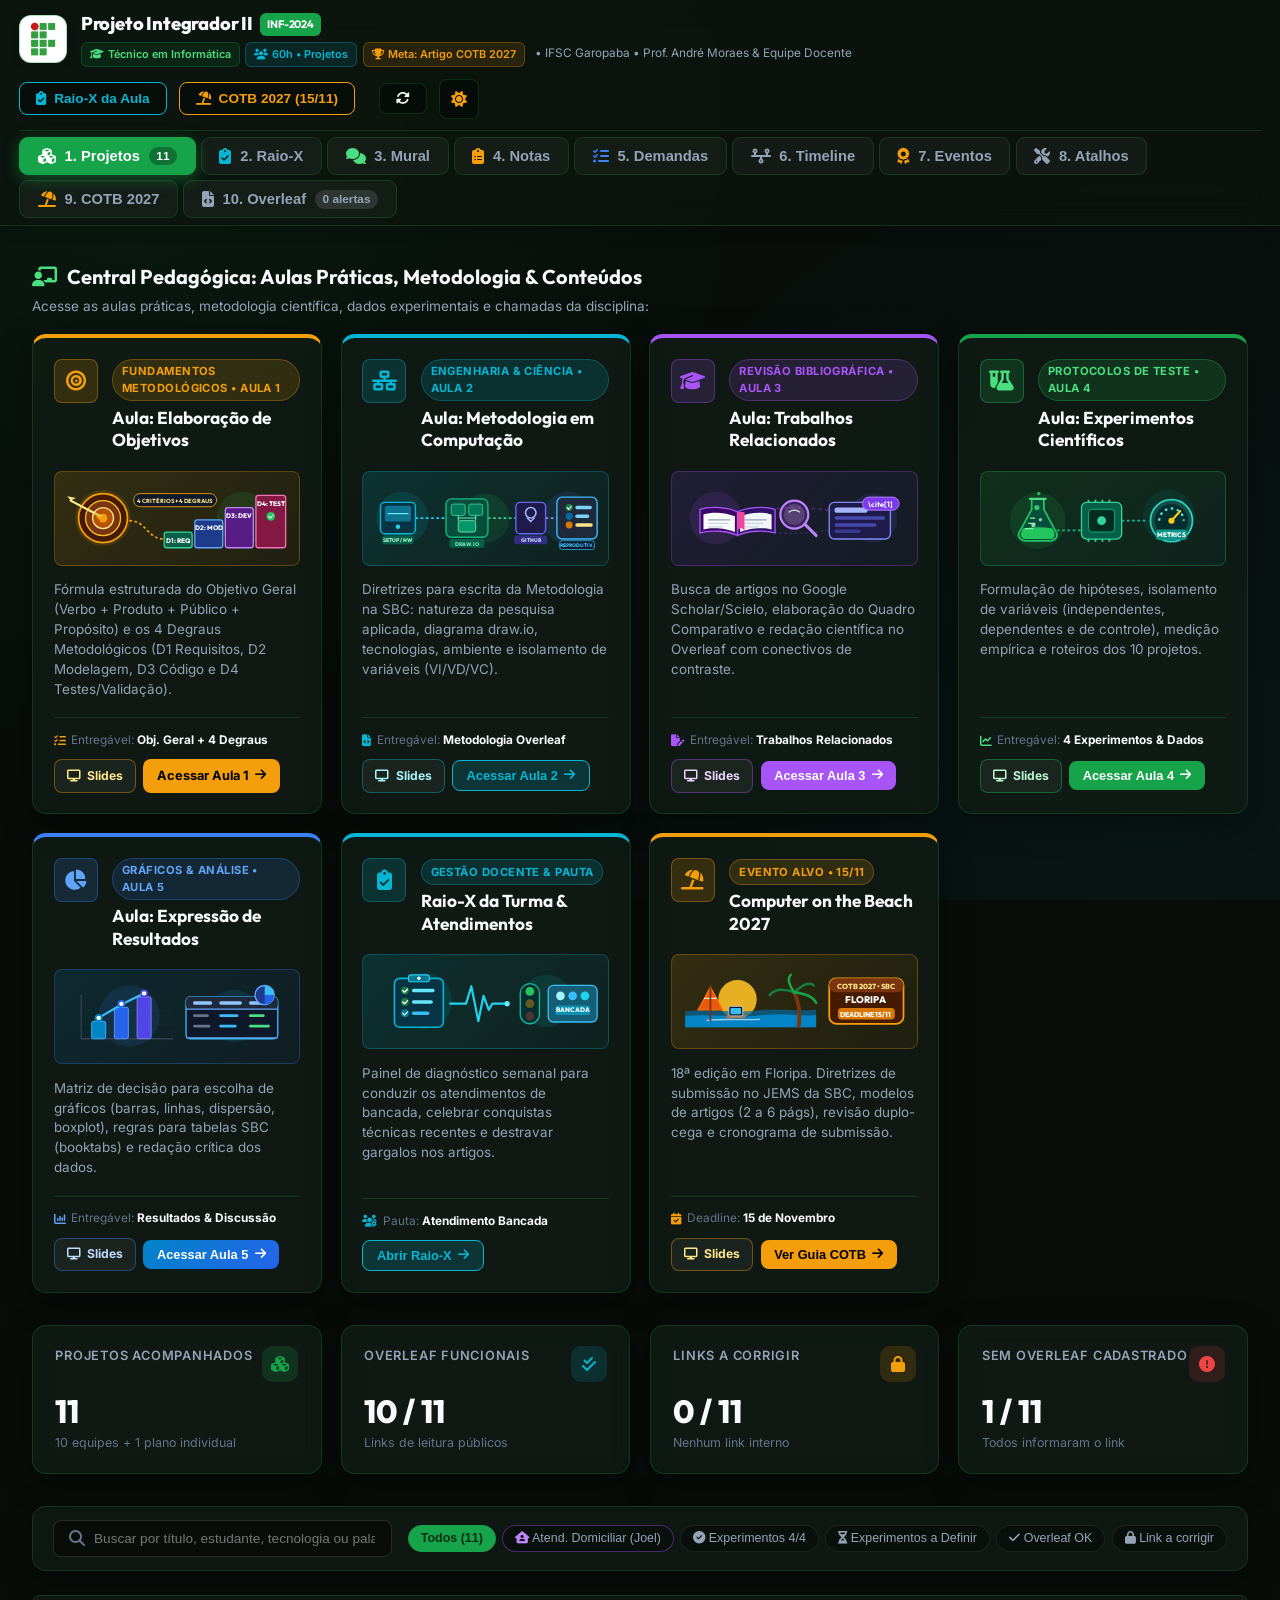
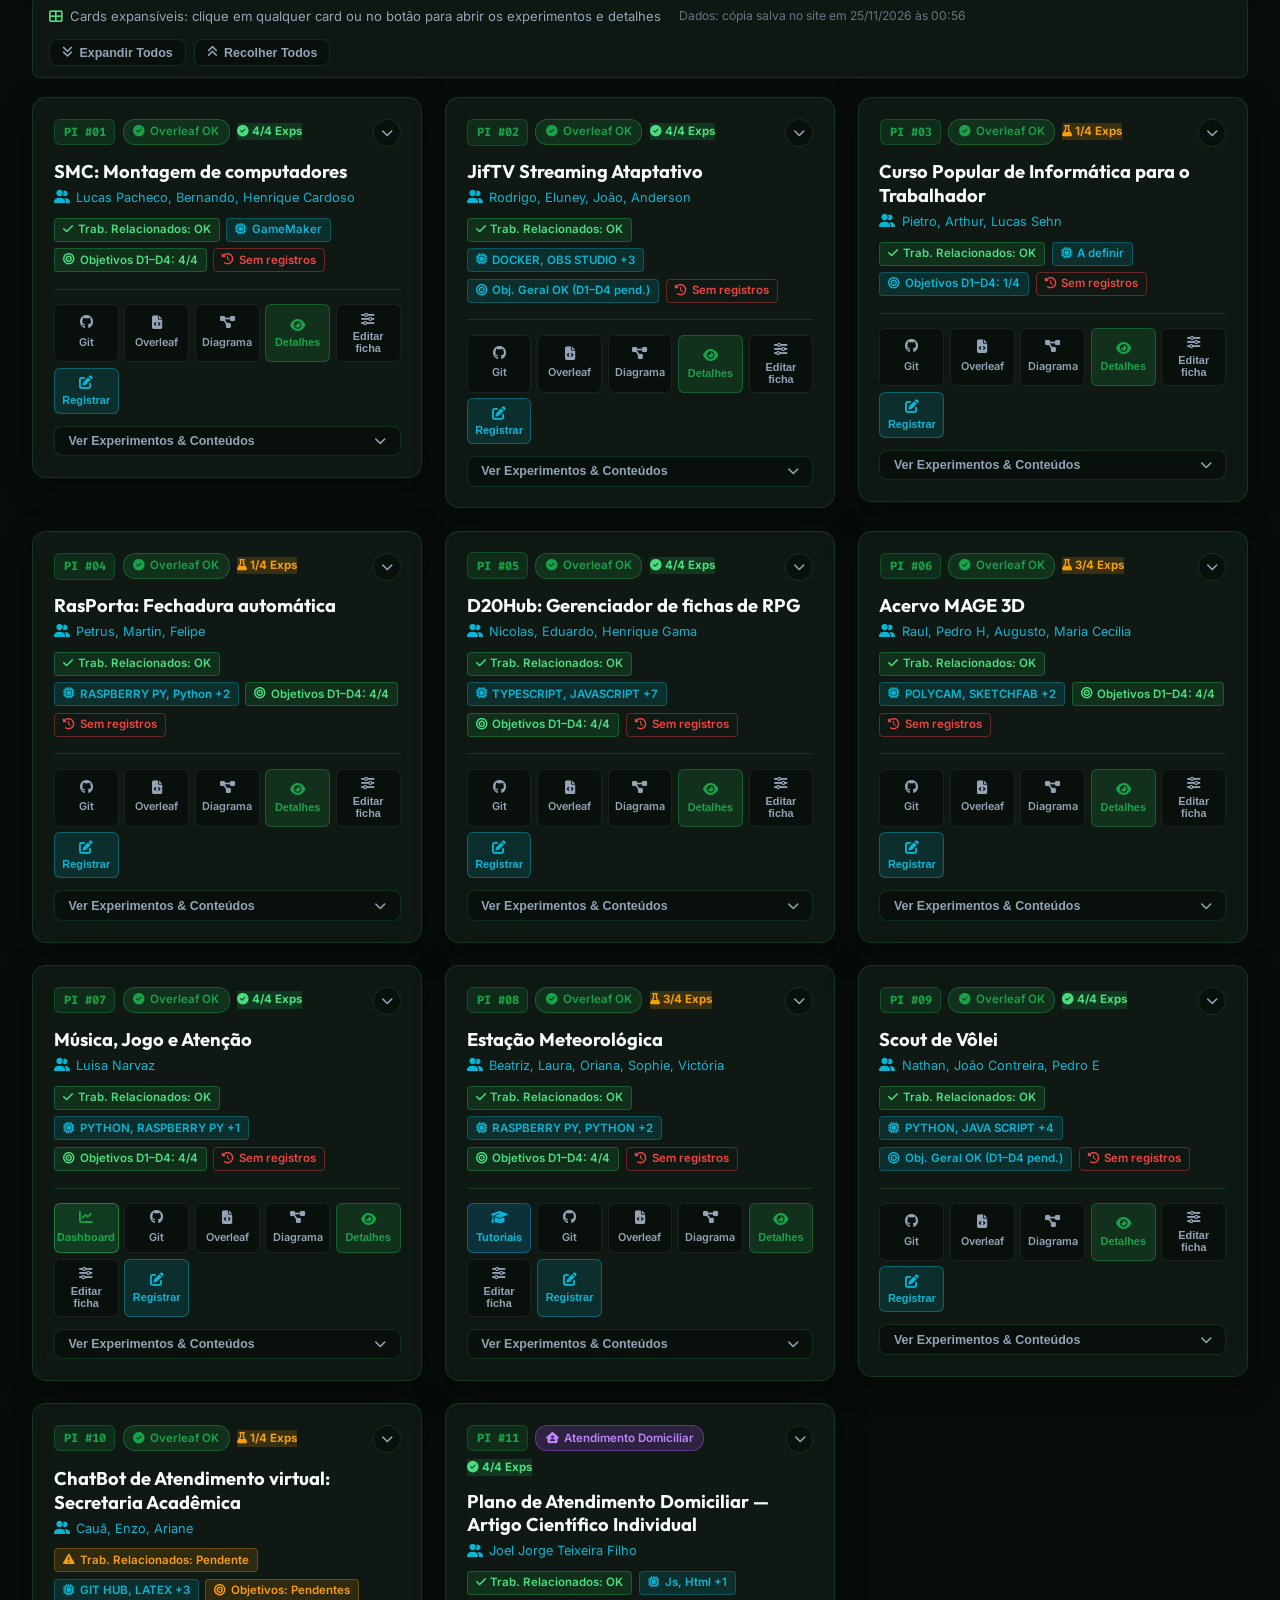
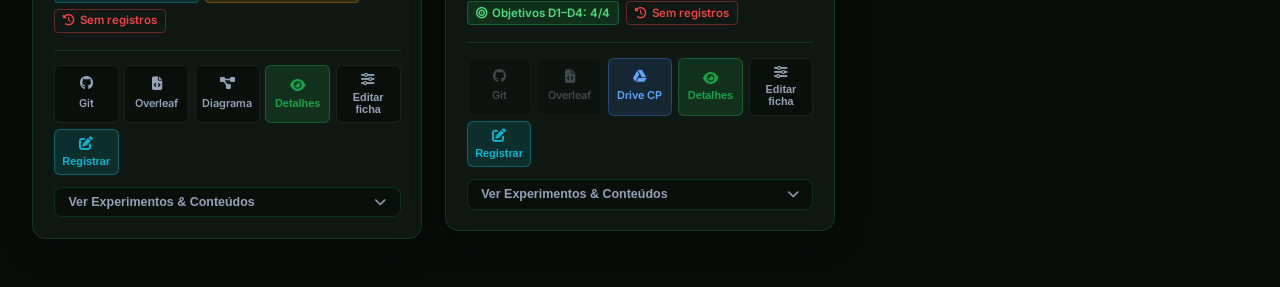
==== 2026-2/index.html @ 59173dd2 "chore(sync): sincronização automática da planilha de projetos [skip ci]" ====
<!DOCTYPE html>
<html lang="pt-BR" data-theme="dark">
<head>
  <meta charset="UTF-8">
  <meta name="viewport" content="width=device-width, initial-scale=1.0">
  <title>Dashboard Executivo — Projeto Integrador II (2026) | IFSC Câmpus Garopaba</title>
  
  <!-- Google Fonts -->
  <link rel="preconnect" href="https://fonts.googleapis.com">
  <link rel="preconnect" href="https://fonts.gstatic.com" crossorigin>
  <link href="https://fonts.googleapis.com/css2?family=Inter:wght@300;400;500;600;700;800&family=Outfit:wght@500;600;700;800;900&family=Fira+Code:wght@400;500;600&display=swap" rel="stylesheet">
  
  <!-- FontAwesome Icons -->
  <link rel="stylesheet" href="https://cdnjs.cloudflare.com/ajax/libs/font-awesome/6.4.0/css/all.min.css">

  <link rel="stylesheet" href="pi2-live.css?v=3.6">

  <style>
    /* ==========================================================================
       THEME VARIABLES: DARK & LIGHT MODE
       ========================================================================== */
    :root, [data-theme="dark"] {
      --bg-dark: #080d0a;
      --bg-surface: #0f1712;
      --bg-card: rgba(18, 28, 22, 0.75);
      --bg-card-hover: rgba(26, 42, 32, 0.95);
      --bg-glass: rgba(15, 23, 18, 0.75);
      --border-color: rgba(34, 197, 94, 0.18);
      --border-glow: rgba(34, 197, 94, 0.35);

      --ifsc-green: #16a34a;
      --ifsc-green-light: #4ade80;
      --ifsc-green-glow: rgba(34, 197, 94, 0.25);
      --ifsc-red: #ef4444;
      --ifsc-red-glow: rgba(239, 68, 68, 0.25);

      --accent-cyan: #06b6d4;
      --accent-amber: #f59e0b;
      --accent-purple: #a855f7;
      --accent-blue: #3b82f6;

      --text-main: #f8fafc;
      --text-muted: #94a3b8;
      --text-dim: #64748b;

      --input-bg: rgba(0, 0, 0, 0.4);
      --input-border: rgba(255, 255, 255, 0.12);
      --chip-bg: rgba(0, 0, 0, 0.35);
      --chip-border: rgba(255, 255, 255, 0.08);
      --modal-bg: #0d1510;
      --header-bg: rgba(12, 20, 15, 0.85);

      --hero-bg-grad: linear-gradient(135deg, rgba(22, 163, 74, 0.15) 0%, rgba(6, 182, 212, 0.08) 50%, rgba(15, 23, 18, 0.5) 100%);
      --bg-radial-1: rgba(22, 163, 74, 0.08);
      --bg-radial-2: rgba(6, 182, 212, 0.06);

      --radius-sm: 8px;
      --radius-md: 14px;
      --radius-lg: 20px;
      --shadow-glass: 0 8px 32px 0 rgba(0, 0, 0, 0.37);
      --transition: all 0.25s cubic-bezier(0.4, 0, 0.2, 1);
    }

    [data-theme="light"] {
      --bg-dark: #f4f6f8;
      --bg-surface: #ffffff;
      --bg-card: rgba(255, 255, 255, 0.9);
      --bg-card-hover: rgba(255, 255, 255, 1);
      --bg-glass: rgba(255, 255, 255, 0.85);
      --border-color: rgba(22, 163, 74, 0.2);
      --border-glow: rgba(22, 163, 74, 0.4);

      --ifsc-green: #15803d;
      --ifsc-green-light: #16a34a;
      --ifsc-green-glow: rgba(22, 163, 74, 0.2);
      --ifsc-red: #dc2626;
      --ifsc-red-glow: rgba(220, 38, 38, 0.15);

      --accent-cyan: #0891b2;
      --accent-amber: #d97706;
      --accent-purple: #9333ea;
      --accent-blue: #2563eb;

      --text-main: #0f172a;
      --text-muted: #475569;
      --text-dim: #64748b;

      --input-bg: #ffffff;
      --input-border: #cbd5e1;
      --chip-bg: rgba(22, 163, 74, 0.08);
      --chip-border: rgba(22, 163, 74, 0.18);
      --modal-bg: #ffffff;
      --header-bg: rgba(255, 255, 255, 0.88);

      --hero-bg-grad: linear-gradient(135deg, rgba(22, 163, 74, 0.1) 0%, rgba(6, 182, 212, 0.08) 50%, rgba(241, 245, 249, 0.8) 100%);
      --bg-radial-1: rgba(22, 163, 74, 0.05);
      --bg-radial-2: rgba(6, 182, 212, 0.05);

      --shadow-glass: 0 10px 30px rgba(0, 0, 0, 0.07);
    }

    * {
      box-sizing: border-box;
      margin: 0;
      padding: 0;
    }

    body {
      font-family: 'Inter', sans-serif;
      background-color: var(--bg-dark);
      color: var(--text-main);
      min-height: 100vh;
      display: flex;
      flex-direction: column;
      background-image: 
        radial-gradient(circle at 10% 15%, var(--bg-radial-1) 0%, transparent 45%),
        radial-gradient(circle at 90% 85%, var(--bg-radial-2) 0%, transparent 45%);
      background-attachment: fixed;
      line-height: 1.5;
      transition: background-color 0.3s ease, color 0.3s ease;
    }

    /* Custom Scrollbar */
    ::-webkit-scrollbar {
      width: 8px;
      height: 8px;
    }
    ::-webkit-scrollbar-track {
      background: var(--bg-dark);
    }
    ::-webkit-scrollbar-thumb {
      background: rgba(34, 197, 94, 0.3);
      border-radius: 4px;
    }
    ::-webkit-scrollbar-thumb:hover {
      background: var(--ifsc-green);
    }

    /* Header */
    header {
      position: sticky;
      top: 0;
      z-index: 100;
      background: var(--header-bg);
      backdrop-filter: blur(16px);
      -webkit-backdrop-filter: blur(16px);
      border-bottom: 1px solid var(--border-color);
      padding: 0.85rem 2rem;
      display: flex;
      justify-content: space-between;
      align-items: center;
      transition: var(--transition);
    }

    .brand-group {
      display: flex;
      align-items: center;
      gap: 1.25rem;
    }

    /* Stylized IFSC 3x3 Grid Logo */
    .ifsc-logo {
      display: grid;
      grid-template-columns: repeat(3, 9px);
      grid-template-rows: repeat(3, 9px);
      gap: 3px;
      padding: 4px;
      background: rgba(22, 163, 74, 0.1);
      border: 1px solid rgba(22, 163, 74, 0.3);
      border-radius: 6px;
    }
    .ifsc-dot {
      background-color: var(--ifsc-green);
      border-radius: 2px;
    }
    .ifsc-dot.red {
      background-color: var(--ifsc-red);
    }

    .brand-text h1 {
      font-family: 'Outfit', sans-serif;
      font-size: 1.25rem;
      font-weight: 800;
      letter-spacing: -0.02em;
      color: var(--text-main);
      display: flex;
      align-items: center;
      gap: 0.5rem;
    }
    .brand-text h1 span {
      color: var(--ifsc-green);
      font-weight: 600;
      font-size: 0.85rem;
      background: rgba(34, 197, 94, 0.15);
      padding: 0.15rem 0.6rem;
      border-radius: 20px;
      border: 1px solid rgba(34, 197, 94, 0.3);
    }
    .brand-text p {
      font-size: 0.8rem;
      color: var(--text-muted);
    }

    .header-actions {
      display: flex;
      align-items: center;
      gap: 0.75rem;
    }

    .btn {
      display: inline-flex;
      align-items: center;
      gap: 0.5rem;
      padding: 0.5rem 1rem;
      border-radius: var(--radius-sm);
      font-size: 0.85rem;
      font-weight: 600;
      text-decoration: none;
      cursor: pointer;
      transition: var(--transition);
      border: none;
    }
    .btn-primary {
      background: linear-gradient(135deg, var(--ifsc-green), var(--ifsc-green-light));
      color: #fff;
      box-shadow: 0 4px 14px var(--ifsc-green-glow);
    }
    [data-theme="dark"] .btn-primary {
      color: #042f14;
    }
    .btn-primary:hover {
      transform: translateY(-1px);
      box-shadow: 0 6px 20px rgba(34, 197, 94, 0.4);
    }
    .btn-outline {
      background: var(--chip-bg);
      color: var(--text-main);
      border: 1px solid var(--border-color);
    }
    .btn-outline:hover {
      background: rgba(34, 197, 94, 0.12);
      border-color: var(--ifsc-green);
      color: var(--ifsc-green);
    }

    /* Theme Toggle Button */
    .theme-toggle-btn {
      background: var(--chip-bg);
      border: 1px solid var(--border-color);
      color: var(--text-main);
      width: 40px;
      height: 40px;
      border-radius: var(--radius-sm);
      display: flex;
      align-items: center;
      justify-content: center;
      cursor: pointer;
      font-size: 1rem;
      transition: var(--transition);
    }
    .theme-toggle-btn:hover {
      background: rgba(34, 197, 94, 0.15);
      border-color: var(--ifsc-green);
      transform: rotate(15deg);
    }

    /* Navigation Bar / Tabs em 2 Linhas com Cor de Destaque */
    .nav-tabs-bar {
      background: linear-gradient(135deg, rgba(22, 163, 74, 0.16) 0%, rgba(15, 23, 42, 0.88) 50%, rgba(14, 165, 233, 0.14) 100%);
      backdrop-filter: blur(16px);
      -webkit-backdrop-filter: blur(16px);
      border-top: 1px solid rgba(34, 197, 94, 0.4);
      border-bottom: 2px solid rgba(34, 197, 94, 0.45);
      padding: 0.8rem 1.8rem;
      display: flex;
      flex-direction: column;
      gap: 0.6rem;
      box-shadow: 0 6px 20px rgba(0, 0, 0, 0.22);
      transition: var(--transition);
    }
    [data-theme="light"] .nav-tabs-bar {
      background: linear-gradient(135deg, rgba(22, 163, 74, 0.14) 0%, #f8fafc 50%, rgba(14, 165, 233, 0.1) 100%);
      border-top: 1px solid rgba(22, 163, 74, 0.3);
      border-bottom: 2px solid rgba(22, 163, 74, 0.4);
      box-shadow: 0 4px 16px rgba(0, 0, 0, 0.05);
    }
    .nav-tabs-row {
      display: flex;
      align-items: center;
      gap: 0.55rem;
      flex-wrap: wrap;
    }
    .nav-tabs-group-label {
      font-size: 0.74rem;
      font-weight: 800;
      text-transform: uppercase;
      letter-spacing: 0.06em;
      color: var(--text-muted);
      padding: 0.35rem 0.65rem;
      background: rgba(255, 255, 255, 0.06);
      border: 1px solid var(--border-color);
      border-radius: 8px;
      display: flex;
      align-items: center;
      gap: 0.4rem;
      white-space: nowrap;
      user-select: none;
    }
    [data-theme="light"] .nav-tabs-group-label {
      background: rgba(0, 0, 0, 0.04);
      color: #334155;
      border-color: rgba(0, 0, 0, 0.08);
    }
    .tab-btn {
      background: rgba(255, 255, 255, 0.04);
      border: 1px solid var(--border-color);
      color: var(--text-muted);
      font-size: 0.92rem;
      font-weight: 600;
      padding: 0.55rem 1.1rem;
      border-radius: 9px;
      cursor: pointer;
      display: flex;
      align-items: center;
      gap: 0.55rem;
      transition: all 0.22s cubic-bezier(0.4, 0, 0.2, 1);
      white-space: nowrap;
      position: relative;
    }
    .tab-btn i {
      font-size: 1rem;
      transition: transform 0.22s cubic-bezier(0.4, 0, 0.2, 1);
    }
    .tab-btn:hover {
      color: #ffffff;
      background: linear-gradient(135deg, rgba(34, 197, 94, 0.25) 0%, rgba(14, 165, 233, 0.18) 100%);
      border-color: var(--ifsc-green-light);
      transform: translateY(-2px);
      box-shadow: 0 6px 18px rgba(34, 197, 94, 0.32);
    }
    .tab-btn:hover i {
      transform: scale(1.18);
    }
    [data-theme="light"] .tab-btn:hover {
      color: #14532d;
      background: linear-gradient(135deg, rgba(22, 163, 74, 0.16) 0%, rgba(14, 165, 233, 0.12) 100%);
      border-color: var(--ifsc-green);
      box-shadow: 0 4px 14px rgba(22, 163, 74, 0.2);
    }
    .tab-btn.active {
      color: #ffffff;
      background: linear-gradient(135deg, #16a34a 0%, #15803d 100%);
      border-color: #4ade80;
      box-shadow: 0 4px 16px rgba(22, 163, 74, 0.45);
      font-weight: 700;
    }
    .tab-btn.active:hover {
      transform: translateY(-2px);
      box-shadow: 0 6px 20px rgba(22, 163, 74, 0.55);
      border-color: #86efac;
    }
    .tab-btn .badge-count {
      background: rgba(128, 128, 128, 0.25);
      font-size: 0.74rem;
      padding: 0.12rem 0.48rem;
      border-radius: 10px;
      color: var(--text-muted);
      font-weight: 600;
      transition: var(--transition);
    }
    .tab-btn:hover .badge-count {
      background: rgba(255, 255, 255, 0.25);
      color: #ffffff;
    }
    [data-theme="light"] .tab-btn:hover .badge-count {
      background: rgba(22, 163, 74, 0.2);
      color: #14532d;
    }
    .tab-btn.active .badge-count {
      background: rgba(255, 255, 255, 0.28);
      color: #ffffff;
      font-weight: 800;
    }
    [data-theme="dark"] .tab-btn.active .badge-count {
      background: rgba(0, 0, 0, 0.3);
      color: #ffffff;
    }

    /* Utilitarios & Atalhos */
    .utilitarios-section {
      margin-bottom: 2.2rem;
    }
    .utilitarios-group-title {
      font-family: 'Outfit', sans-serif;
      font-size: 1.05rem;
      font-weight: 700;
      color: var(--text-main);
      margin-bottom: 0.85rem;
      display: flex;
      align-items: center;
      gap: 0.55rem;
      border-bottom: 1px solid var(--border-color);
      padding-bottom: 0.45rem;
    }
    .utilitarios-grid {
      display: grid;
      grid-template-columns: repeat(auto-fill, minmax(240px, 1fr));
      gap: 0.85rem;
    }
    .util-btn-card {
      display: flex;
      align-items: center;
      gap: 0.75rem;
      background: var(--bg-card);
      border: 1px solid var(--border-color);
      border-radius: var(--radius-sm);
      padding: 0.7rem 0.95rem;
      text-decoration: none;
      color: var(--text-main);
      box-shadow: var(--shadow-glass);
      transition: var(--transition);
      position: relative;
      overflow: hidden;
    }
    .util-btn-card:hover {
      transform: translateY(-2px);
      border-color: var(--ifsc-green);
      box-shadow: 0 8px 20px rgba(0, 0, 0, 0.2);
      background: var(--bg-surface);
    }
    .util-icon-box {
      width: 38px;
      height: 38px;
      border-radius: 8px;
      display: flex;
      align-items: center;
      justify-content: center;
      font-size: 1.15rem;
      flex-shrink: 0;
    }
    .util-info {
      display: flex;
      flex-direction: column;
      min-width: 0;
      flex: 1;
    }
    .util-name {
      font-size: 0.88rem;
      font-weight: 700;
      color: var(--text-main);
      white-space: nowrap;
      overflow: hidden;
      text-overflow: ellipsis;
    }
    .util-desc {
      font-size: 0.72rem;
      color: var(--text-muted);
      white-space: nowrap;
      overflow: hidden;
      text-overflow: ellipsis;
    }
    .util-badge-ext {
      font-size: 0.7rem;
      color: var(--text-muted);
      margin-left: 0.3rem;
      opacity: 0.6;
      transition: var(--transition);
    }
    .util-btn-card:hover .util-badge-ext {
      opacity: 1;
      color: var(--ifsc-green-light);
      transform: translate(2px, -2px);
    }

    /* Cards de Eventos Cientificos */
    .eventos-grid {
      display: grid;
      grid-template-columns: repeat(auto-fit, minmax(320px, 1fr));
      gap: 1.25rem;
      margin-top: 1.2rem;
    }
    .evento-card {
      background: var(--bg-card);
      border: 1px solid var(--border-color);
      border-radius: var(--radius-md);
      padding: 1.35rem;
      display: flex;
      flex-direction: column;
      justify-content: space-between;
      position: relative;
      overflow: hidden;
      box-shadow: var(--shadow-glass);
      transition: var(--transition);
    }
    .evento-card:hover {
      transform: translateY(-3px);
      box-shadow: 0 12px 30px rgba(0, 0, 0, 0.25);
    }
    .evento-card.featured-amber { border-top: 4px solid var(--accent-amber); }
    .evento-card.featured-green { border-top: 4px solid var(--ifsc-green); }
    .evento-card.featured-cyan { border-top: 4px solid var(--accent-cyan); }
    .evento-card.featured-purple { border-top: 4px solid var(--accent-purple); }
    .evento-card.featured-blue { border-top: 4px solid #3b82f6; }

    /* Main Container */
    main {
      flex: 1;
      padding: 1.8rem 2rem 3rem;
      max-width: 1600px;
      margin: 0 auto;
      width: 100%;
    }

    .tab-content {
      display: none;
      animation: fadeIn 0.3s ease-in-out;
    }
    .tab-content.active {
      display: block;
    }

    @keyframes fadeIn {
      from { opacity: 0; transform: translateY(6px); }
      to { opacity: 1; transform: translateY(0); }
    }

    /* Hero Banner */
    .hero-banner {
      background: var(--hero-bg-grad);
      border: 1px solid var(--border-color);
      border-radius: var(--radius-lg);
      padding: 1.5rem 2rem;
      margin-bottom: 2rem;
      display: flex;
      justify-content: space-between;
      align-items: center;
      flex-wrap: wrap;
      gap: 1.5rem;
      box-shadow: var(--shadow-glass);
      position: relative;
      overflow: hidden;
      transition: var(--transition);
    }
    .hero-banner::before {
      content: '';
      position: absolute;
      top: 0; left: 0; right: 0; height: 3px;
      background: linear-gradient(90deg, var(--ifsc-green), var(--accent-cyan), var(--accent-amber));
    }
    .hero-info h2 {
      font-family: 'Outfit', sans-serif;
      font-size: 1.6rem;
      font-weight: 800;
      color: var(--text-main);
      margin-bottom: 0.35rem;
    }
    .hero-info p {
      color: var(--text-muted);
      font-size: 0.95rem;
      max-width: 750px;
    }
    .hero-meta {
      display: flex;
      gap: 1rem;
      align-items: center;
      flex-wrap: wrap;
    }
    .meta-tag {
      background: var(--chip-bg);
      border: 1px solid var(--border-color);
      padding: 0.4rem 0.85rem;
      border-radius: 30px;
      font-size: 0.8rem;
      color: var(--text-muted);
      display: flex;
      align-items: center;
      gap: 0.45rem;
    }
    .meta-tag strong {
      color: var(--text-main);
    }

    /* KPI Grid */
    .kpi-grid {
      display: grid;
      grid-template-columns: repeat(auto-fit, minmax(220px, 1fr));
      gap: 1.2rem;
      margin-bottom: 2rem;
    }
    .kpi-card {
      background: var(--bg-card);
      backdrop-filter: blur(12px);
      border: 1px solid var(--border-color);
      border-radius: var(--radius-md);
      padding: 1.25rem 1.4rem;
      display: flex;
      flex-direction: column;
      justify-content: space-between;
      transition: var(--transition);
      box-shadow: var(--shadow-glass);
    }
    .kpi-card:hover {
      transform: translateY(-2px);
      border-color: var(--ifsc-green-light);
      box-shadow: 0 10px 25px rgba(0, 0, 0, 0.12);
    }
    .kpi-header {
      display: flex;
      justify-content: space-between;
      align-items: flex-start;
      margin-bottom: 0.75rem;
    }
    .kpi-title {
      font-size: 0.8rem;
      font-weight: 600;
      text-transform: uppercase;
      letter-spacing: 0.06em;
      color: var(--text-muted);
    }
    .kpi-icon {
      width: 36px;
      height: 36px;
      border-radius: 10px;
      display: flex;
      align-items: center;
      justify-content: center;
      font-size: 1rem;
    }
    .kpi-val {
      font-family: 'Outfit', sans-serif;
      font-size: 2rem;
      font-weight: 800;
      color: var(--text-main);
      line-height: 1.1;
      margin-bottom: 0.3rem;
    }
    .kpi-sub {
      font-size: 0.78rem;
      color: var(--text-dim);
    }

    .kpi-icon.green { background: rgba(34, 197, 94, 0.15); color: var(--ifsc-green); }
    .kpi-icon.cyan { background: rgba(6, 182, 212, 0.15); color: var(--accent-cyan); }
    .kpi-icon.amber { background: rgba(245, 158, 11, 0.15); color: var(--accent-amber); }
    .kpi-icon.red { background: rgba(239, 68, 68, 0.15); color: var(--ifsc-red); }

    /* Filter & Search Bar */
    .filter-bar {
      background: var(--bg-surface);
      border: 1px solid var(--border-color);
      border-radius: var(--radius-md);
      padding: 0.85rem 1.25rem;
      margin-bottom: 1.5rem;
      display: flex;
      gap: 1rem;
      align-items: center;
      flex-wrap: wrap;
      box-shadow: var(--shadow-glass);
    }
    .search-box {
      flex: 1;
      min-width: 250px;
      position: relative;
    }
    .search-box i {
      position: absolute;
      left: 1rem;
      top: 50%;
      transform: translateY(-50%);
      color: var(--text-dim);
    }
    .search-box input {
      width: 100%;
      background: var(--input-bg);
      border: 1px solid var(--input-border);
      border-radius: var(--radius-sm);
      padding: 0.6rem 1rem 0.6rem 2.5rem;
      color: var(--text-main);
      font-size: 0.85rem;
      outline: none;
      transition: var(--transition);
    }
    .search-box input:focus {
      border-color: var(--ifsc-green);
      box-shadow: 0 0 0 2px var(--ifsc-green-glow);
    }
    .filter-pills {
      display: flex;
      gap: 0.4rem;
      flex-wrap: wrap;
    }
    .pill {
      background: var(--chip-bg);
      border: 1px solid var(--chip-border);
      color: var(--text-muted);
      padding: 0.35rem 0.75rem;
      border-radius: 20px;
      font-size: 0.78rem;
      font-weight: 500;
      cursor: pointer;
      transition: var(--transition);
    }
    .pill:hover {
      background: rgba(22, 163, 74, 0.15);
      color: var(--text-main);
    }
    .pill.active {
      background: var(--ifsc-green);
      color: #fff;
      font-weight: 700;
      border-color: var(--ifsc-green);
    }
    [data-theme="dark"] .pill.active {
      color: #042f14;
    }

    /* Projects Grid & Expandable Cards */
    .projects-grid {
      display: grid;
      grid-template-columns: repeat(auto-fill, minmax(360px, 1fr));
      gap: 1.4rem;
      align-items: start;
    }
    .project-card {
      background: var(--bg-card);
      backdrop-filter: blur(14px);
      border: 1px solid var(--border-color);
      border-radius: var(--radius-md);
      padding: 1.3rem;
      display: flex;
      flex-direction: column;
      transition: border-color 0.25s ease, box-shadow 0.25s ease, background 0.25s ease, transform 0.2s ease;
      box-shadow: var(--shadow-glass);
      position: relative;
    }
    .project-card:hover {
      border-color: var(--border-glow);
      background: var(--bg-card-hover);
    }
    .project-card.expanded {
      border-color: var(--ifsc-green);
      box-shadow: 0 12px 35px rgba(22, 163, 74, 0.16);
      background: var(--bg-card-hover);
    }

    .project-card-header {
      cursor: pointer;
      user-select: none;
      transition: var(--transition);
      border-radius: var(--radius-sm);
    }
    .project-card-header:hover .proj-title {
      color: var(--ifsc-green-light);
    }

    .card-toggle-indicator {
      width: 28px;
      height: 28px;
      border-radius: 50%;
      background: var(--chip-bg);
      border: 1px solid var(--border-color);
      display: flex;
      align-items: center;
      justify-content: center;
      color: var(--text-muted);
      transition: var(--transition);
    }
    .project-card-header:hover .card-toggle-indicator {
      border-color: var(--ifsc-green);
      color: var(--ifsc-green-light);
      background: rgba(34, 197, 94, 0.12);
    }

    .card-quick-meta {
      display: flex;
      flex-wrap: wrap;
      gap: 0.4rem;
      margin: 0.6rem 0 0.85rem 0;
    }
    .quick-meta-pill {
      font-size: 0.72rem;
      font-weight: 600;
      padding: 0.15rem 0.5rem;
      border-radius: 4px;
      display: inline-flex;
      align-items: center;
      gap: 0.3rem;
    }
    .quick-meta-pill.green {
      background: rgba(34, 197, 94, 0.14);
      color: var(--ifsc-green-light);
      border: 1px solid rgba(34, 197, 94, 0.3);
    }
    .quick-meta-pill.amber {
      background: rgba(245, 158, 11, 0.14);
      color: var(--accent-amber);
      border: 1px solid rgba(245, 158, 11, 0.3);
    }
    .quick-meta-pill.cyan {
      background: rgba(6, 182, 212, 0.14);
      color: var(--accent-cyan);
      border: 1px solid rgba(6, 182, 212, 0.3);
    }

    .expand-trigger-btn {
      width: 100%;
      background: var(--chip-bg);
      border: 1px solid var(--border-color);
      border-radius: var(--radius-sm);
      color: var(--text-muted);
      padding: 0.45rem 0.85rem;
      font-size: 0.78rem;
      font-weight: 600;
      display: flex;
      align-items: center;
      justify-content: space-between;
      cursor: pointer;
      margin-top: 0.75rem;
      transition: var(--transition);
    }
    .expand-trigger-btn:hover {
      background: rgba(34, 197, 94, 0.12);
      border-color: var(--ifsc-green);
      color: var(--ifsc-green-light);
    }
    .project-card.expanded .expand-trigger-btn {
      background: rgba(34, 197, 94, 0.15);
      border-color: var(--ifsc-green);
      color: var(--ifsc-green-light);
    }
    .expand-icon {
      transition: transform 0.3s ease;
      font-size: 0.75rem;
    }
    .project-card.expanded .expand-icon {
      transform: rotate(180deg);
    }

    /* Collapsible Body Content */
    .project-collapsible-content {
      display: none;
      margin-top: 1rem;
      padding-top: 1rem;
      border-top: 1px solid var(--border-color);
      animation: fadeInCardContent 0.28s ease;
    }
    .project-card.expanded .project-collapsible-content {
      display: block;
    }
    @keyframes fadeInCardContent {
      from { opacity: 0; transform: translateY(-4px); }
      to { opacity: 1; transform: translateY(0); }
    }

    .card-obj-box {
      background: rgba(0, 0, 0, 0.25);
      border-left: 3px solid var(--accent-cyan);
      padding: 0.6rem 0.8rem;
      border-radius: 4px;
      font-size: 0.82rem;
      color: var(--text-muted);
      line-height: 1.45;
      margin-bottom: 0.85rem;
    }
    .card-obj-box strong {
      color: var(--text-main);
    }

    .card-extra-section {
      margin-top: 0.85rem;
      padding-top: 0.75rem;
      border-top: 1px solid var(--border-color);
      font-size: 0.8rem;
    }
    .card-extra-title {
      font-weight: 700;
      color: var(--text-main);
      font-size: 0.76rem;
      text-transform: uppercase;
      letter-spacing: 0.04em;
      margin-bottom: 0.35rem;
      display: flex;
      align-items: center;
      gap: 0.4rem;
    }
    .card-extra-text {
      color: var(--text-muted);
      font-size: 0.8rem;
      line-height: 1.4;
    }

    .card-expanded-footer {
      display: flex;
      align-items: center;
      justify-content: space-between;
      gap: 0.6rem;
      margin-top: 1rem;
      padding-top: 0.85rem;
      border-top: 1px solid var(--border-color);
    }
    .btn-collapse-card {
      background: transparent;
      border: 1px solid var(--border-color);
      color: var(--text-muted);
      border-radius: var(--radius-sm);
      padding: 0.35rem 0.75rem;
      font-size: 0.75rem;
      font-weight: 600;
      cursor: pointer;
      display: inline-flex;
      align-items: center;
      gap: 0.35rem;
      transition: var(--transition);
    }
    .btn-collapse-card:hover {
      border-color: var(--ifsc-green);
      color: var(--ifsc-green-light);
      background: rgba(34, 197, 94, 0.1);
    }

    /* Cards view toggle controls */
    .cards-view-controls {
      display: flex;
      align-items: center;
      justify-content: space-between;
      gap: 0.8rem;
      margin: 1rem 0 1.2rem 0;
      padding: 0.65rem 1rem;
      background: var(--bg-surface);
      border: 1px solid var(--border-color);
      border-radius: var(--radius-sm);
      flex-wrap: wrap;
    }
    .cards-view-info {
      font-size: 0.82rem;
      color: var(--text-muted);
      display: flex;
      align-items: center;
      gap: 0.5rem;
    }
    .cards-view-buttons {
      display: flex;
      align-items: center;
      gap: 0.5rem;
    }
    .btn-toggle-all {
      background: var(--chip-bg);
      border: 1px solid var(--border-color);
      color: var(--text-muted);
      padding: 0.35rem 0.75rem;
      border-radius: var(--radius-sm);
      font-size: 0.78rem;
      font-weight: 600;
      cursor: pointer;
      display: inline-flex;
      align-items: center;
      gap: 0.4rem;
      transition: var(--transition);
    }
    .btn-toggle-all:hover {
      border-color: var(--ifsc-green);
      color: var(--ifsc-green-light);
      background: rgba(34, 197, 94, 0.12);
    }

    .project-top {
      display: flex;
      justify-content: space-between;
      align-items: flex-start;
      gap: 0.75rem;
      margin-bottom: 0.85rem;
    }
    .proj-id-badge {
      background: rgba(22, 163, 74, 0.15);
      color: var(--ifsc-green);
      font-family: 'Fira Code', monospace;
      font-size: 0.75rem;
      font-weight: 700;
      padding: 0.2rem 0.55rem;
      border-radius: 6px;
      border: 1px solid rgba(22, 163, 74, 0.3);
    }
    .proj-overleaf-badge {
      font-size: 0.72rem;
      font-weight: 600;
      padding: 0.2rem 0.6rem;
      border-radius: 12px;
      display: inline-flex;
      align-items: center;
      gap: 0.3rem;
    }
    .proj-overleaf-badge.ok {
      background: rgba(34, 197, 94, 0.15);
      color: var(--ifsc-green);
      border: 1px solid rgba(34, 197, 94, 0.3);
    }
    .proj-overleaf-badge.privado {
      background: rgba(245, 158, 11, 0.15);
      color: var(--accent-amber);
      border: 1px solid rgba(245, 158, 11, 0.3);
    }
    .proj-overleaf-badge.pendente {
      background: rgba(239, 68, 68, 0.15);
      color: var(--ifsc-red);
      border: 1px solid rgba(239, 68, 68, 0.3);
    }

    .proj-title {
      font-family: 'Outfit', sans-serif;
      font-size: 1.15rem;
      font-weight: 700;
      color: var(--text-main);
      margin-bottom: 0.4rem;
      line-height: 1.3;
    }
    .proj-team {
      font-size: 0.8rem;
      color: var(--accent-cyan);
      margin-bottom: 0.75rem;
      display: flex;
      align-items: center;
      gap: 0.4rem;
    }
    .proj-desc {
      font-size: 0.82rem;
      color: var(--text-muted);
      margin-bottom: 1rem;
      display: -webkit-box;
      -webkit-line-clamp: 3;
      -webkit-box-orient: vertical;
      overflow: hidden;
      line-height: 1.45;
    }

    .proj-techs {
      display: flex;
      flex-wrap: wrap;
      gap: 0.35rem;
      margin-bottom: 1.1rem;
    }
    .tech-chip {
      background: var(--chip-bg);
      border: 1px solid var(--chip-border);
      font-size: 0.7rem;
      color: var(--text-muted);
      padding: 0.15rem 0.5rem;
      border-radius: 4px;
      font-family: 'Fira Code', monospace;
    }

    .proj-links {
      display: grid;
      grid-template-columns: repeat(auto-fit, minmax(62px, 1fr));
      gap: 0.35rem;
      padding-top: 0.9rem;
      border-top: 1px solid var(--border-color);
    }
    .link-btn {
      display: flex;
      flex-direction: column;
      align-items: center;
      justify-content: center;
      gap: 0.25rem;
      padding: 0.45rem 0.2rem;
      background: var(--chip-bg);
      border: 1px solid var(--chip-border);
      border-radius: 6px;
      color: var(--text-muted);
      text-decoration: none;
      font-size: 0.68rem;
      font-weight: 600;
      transition: var(--transition);
      text-align: center;
    }
    .link-btn:hover:not(.disabled) {
      background: rgba(22, 163, 74, 0.18);
      border-color: var(--ifsc-green);
      color: var(--ifsc-green);
      transform: translateY(-1px);
    }
    .link-btn.disabled {
      opacity: 0.35;
      cursor: not-allowed;
      pointer-events: none;
    }
    .link-btn i { font-size: 0.85rem; }

    /* Timeline Styles */
    .timeline-container {
      position: relative;
      padding: 1.5rem 0 2rem 2.5rem;
    }
    .timeline-container::before {
      content: '';
      position: absolute;
      left: 11px;
      top: 0;
      bottom: 0;
      width: 2px;
      background: linear-gradient(180deg, var(--ifsc-green) 0%, var(--accent-cyan) 60%, var(--border-color) 100%);
    }
    .timeline-item {
      position: relative;
      margin-bottom: 2.2rem;
    }
    .timeline-dot {
      position: absolute;
      left: -2.5rem;
      top: 4px;
      width: 24px;
      height: 24px;
      border-radius: 50%;
      background: var(--bg-surface);
      border: 2px solid var(--ifsc-green);
      display: flex;
      align-items: center;
      justify-content: center;
      font-size: 0.65rem;
      color: var(--ifsc-green);
      box-shadow: 0 0 10px var(--ifsc-green-glow);
    }
    .timeline-item.active .timeline-dot {
      background: var(--ifsc-green);
      color: #fff;
      border-color: var(--bg-surface);
      box-shadow: 0 0 16px rgba(34, 197, 94, 0.6);
      animation: pulseDot 2s infinite;
    }
    @keyframes pulseDot {
      0%, 100% { transform: scale(1); }
      50% { transform: scale(1.18); }
    }
    .timeline-item.future .timeline-dot {
      border-color: var(--text-dim);
      color: var(--text-dim);
      box-shadow: none;
    }

    .timeline-card {
      background: var(--bg-card);
      border: 1px solid var(--border-color);
      border-radius: var(--radius-md);
      padding: 1.3rem 1.6rem;
      backdrop-filter: blur(12px);
      transition: var(--transition);
      box-shadow: var(--shadow-glass);
    }
    .timeline-card:hover {
      border-color: var(--ifsc-green-light);
      transform: translateX(4px);
    }
    .timeline-item.active .timeline-card {
      border-color: var(--ifsc-green);
      background: linear-gradient(135deg, rgba(22, 163, 74, 0.12) 0%, var(--bg-card) 100%);
      box-shadow: 0 6px 24px rgba(22, 163, 74, 0.15);
    }

    .timeline-header {
      display: flex;
      justify-content: space-between;
      align-items: flex-start;
      margin-bottom: 0.6rem;
      flex-wrap: wrap;
      gap: 0.5rem;
    }
    .timeline-date {
      font-size: 0.78rem;
      font-weight: 700;
      color: var(--accent-cyan);
      font-family: 'Fira Code', monospace;
      background: rgba(6, 182, 212, 0.12);
      padding: 0.2rem 0.6rem;
      border-radius: 20px;
    }
    .timeline-title {
      font-family: 'Outfit', sans-serif;
      font-size: 1.15rem;
      font-weight: 700;
      color: var(--text-main);
    }
    .timeline-instructor {
      font-size: 0.78rem;
      color: var(--accent-amber);
      display: flex;
      align-items: center;
      gap: 0.35rem;
    }
    .timeline-body p {
      font-size: 0.85rem;
      color: var(--text-muted);
      margin-bottom: 0.6rem;
    }
    .timeline-deliverables {
      display: flex;
      flex-wrap: wrap;
      gap: 0.4rem;
      margin-top: 0.6rem;
    }
    .deliv-tag {
      font-size: 0.74rem;
      background: var(--chip-bg);
      border: 1px solid var(--chip-border);
      padding: 0.2rem 0.55rem;
      border-radius: 4px;
      color: var(--text-main);
      display: flex;
      align-items: center;
      gap: 0.35rem;
    }

    /* Destaque da Etapa Atual (Experimentos) */
    .badge-current-stage {
      display: inline-flex;
      align-items: center;
      gap: 0.4rem;
      background: linear-gradient(135deg, #16a34a, #0d9488);
      color: #ffffff;
      font-size: 0.74rem;
      font-weight: 800;
      padding: 0.25rem 0.75rem;
      border-radius: 20px;
      letter-spacing: 0.5px;
      text-transform: uppercase;
      box-shadow: 0 0 16px rgba(34, 197, 94, 0.55);
      animation: pulseStageGlow 2.4s infinite;
      vertical-align: middle;
      border: 1px solid rgba(134, 239, 172, 0.4);
    }
    @keyframes pulseStageGlow {
      0%, 100% { box-shadow: 0 0 10px rgba(34, 197, 94, 0.4); transform: scale(1); }
      50% { box-shadow: 0 0 22px rgba(34, 197, 94, 0.85); transform: scale(1.02); }
    }
    .timeline-item.active.current-stage .timeline-dot {
      background: #16a34a;
      color: #ffffff;
      border-color: #86efac;
      box-shadow: 0 0 20px rgba(34, 197, 94, 0.8);
      transform: scale(1.15);
    }
    .timeline-item.active.current-stage .timeline-card {
      border: 2px solid #22c55e;
      background: linear-gradient(135deg, rgba(34, 197, 94, 0.16) 0%, rgba(13, 148, 136, 0.09) 60%, var(--bg-card) 100%);
      box-shadow: 0 8px 32px rgba(34, 197, 94, 0.22);
      position: relative;
      overflow: hidden;
    }
    .timeline-item.active.current-stage .timeline-card::after {
      content: '';
      position: absolute;
      top: 0;
      left: 0;
      right: 0;
      height: 3px;
      background: linear-gradient(90deg, #22c55e, #14b8a6, #3b82f6);
    }

    /* Divisor de Ciclo Letivo 2026 vs Pós-Semestre 2027 */
    .timeline-cycle-divider {
      position: relative;
      margin: 3.2rem 0 1.8rem -2.5rem;
      text-align: center;
    }
    .timeline-cycle-divider::before {
      content: '';
      position: absolute;
      top: 50%;
      left: 0;
      right: 0;
      height: 1px;
      background: repeating-linear-gradient(90deg, rgba(255, 255, 255, 0.15) 0, rgba(255, 255, 255, 0.15) 6px, transparent 6px, transparent 12px);
    }
    .timeline-cycle-divider span {
      position: relative;
      display: inline-flex;
      align-items: center;
      gap: 0.5rem;
      padding: 0.45rem 1.25rem;
      background: var(--bg-surface);
      border: 1px dashed rgba(255, 255, 255, 0.25);
      border-radius: 20px;
      font-size: 0.78rem;
      font-weight: 700;
      color: var(--text-muted);
      letter-spacing: 0.5px;
      text-transform: uppercase;
      box-shadow: 0 4px 14px rgba(0, 0, 0, 0.3);
    }
    .timeline-optional-notice {
      background: rgba(255, 255, 255, 0.02);
      border: 1px dashed rgba(255, 255, 255, 0.12);
      border-radius: var(--radius-sm);
      padding: 0.85rem 1.2rem;
      margin: 0 0 2rem 0;
      font-size: 0.83rem;
      color: var(--text-dim);
      line-height: 1.5;
      display: flex;
      align-items: center;
      gap: 0.85rem;
    }

    /* Itens Pós-Semestre 2027 com Sombreado Menor e Atenuados */
    .timeline-item.post-semester {
      opacity: 0.58;
      filter: saturate(0.65);
      transition: var(--transition);
      margin-bottom: 1.8rem;
    }
    .timeline-item.post-semester:hover {
      opacity: 0.92;
      filter: saturate(1);
    }
    .timeline-item.post-semester .timeline-dot {
      background: rgba(15, 23, 42, 0.7);
      border-color: rgba(255, 255, 255, 0.22);
      color: var(--text-dim);
      box-shadow: none;
    }
    .timeline-item.post-semester .timeline-card {
      background: rgba(15, 23, 42, 0.38);
      border: 1px dashed rgba(255, 255, 255, 0.12);
      box-shadow: none;
      backdrop-filter: blur(6px);
    }
    .timeline-item.post-semester .timeline-title {
      color: var(--text-muted);
      font-size: 1.05rem;
    }
    .timeline-item.post-semester .timeline-date {
      background: rgba(255, 255, 255, 0.05);
      color: var(--text-dim);
      border: 1px solid rgba(255, 255, 255, 0.08);
      font-weight: 600;
    }
    .timeline-item.post-semester .deliv-tag {
      background: rgba(255, 255, 255, 0.03);
      border-color: rgba(255, 255, 255, 0.08);
      color: var(--text-dim);
    }
    .timeline-item.post-semester .callout-box {
      opacity: 0.8;
      box-shadow: none;
    }

    /* Guide & Audit Tabs */
    .guide-box {
      background: var(--bg-card);
      border: 1px solid var(--border-color);
      border-radius: var(--radius-lg);
      padding: 2rem;
      margin-bottom: 2rem;
      backdrop-filter: blur(14px);
      box-shadow: var(--shadow-glass);
    }
    .guide-box h3 {
      font-family: 'Outfit', sans-serif;
      font-size: 1.35rem;
      font-weight: 800;
      color: var(--text-main);
      margin-bottom: 0.8rem;
      display: flex;
      align-items: center;
      gap: 0.6rem;
    }
    .guide-step {
      display: flex;
      gap: 1.25rem;
      margin-bottom: 1.5rem;
      padding-bottom: 1.5rem;
      border-bottom: 1px solid var(--border-color);
    }
    .guide-step:last-child {
      border-bottom: none;
      margin-bottom: 0;
      padding-bottom: 0;
    }
    .step-number {
      width: 38px;
      height: 38px;
      min-width: 38px;
      background: linear-gradient(135deg, var(--ifsc-green), var(--ifsc-green-light));
      color: #fff;
      font-weight: 800;
      border-radius: 10px;
      display: flex;
      align-items: center;
      justify-content: center;
      font-size: 1.1rem;
    }
    [data-theme="dark"] .step-number {
      color: #042f14;
    }
    .step-content h4 {
      font-size: 1rem;
      font-weight: 700;
      color: var(--text-main);
      margin-bottom: 0.35rem;
    }
    .step-content p {
      font-size: 0.88rem;
      color: var(--text-muted);
      margin-bottom: 0.6rem;
    }

    .callout-box {
      background: rgba(245, 158, 11, 0.1);
      border: 1px solid rgba(245, 158, 11, 0.3);
      border-radius: var(--radius-sm);
      padding: 0.85rem 1.1rem;
      margin-top: 0.75rem;
      font-size: 0.82rem;
      color: var(--accent-amber);
      display: flex;
      align-items: flex-start;
      gap: 0.6rem;
    }

    .matrix-sample-table {
      width: 100%;
      border-collapse: collapse;
      margin-top: 1rem;
      font-size: 0.82rem;
    }
    .matrix-sample-table th, .matrix-sample-table td {
      padding: 0.65rem 0.85rem;
      text-align: left;
      border: 1px solid var(--border-color);
    }
    .matrix-sample-table th {
      background: rgba(22, 163, 74, 0.15);
      color: var(--ifsc-green);
      font-weight: 700;
    }
    .matrix-sample-table tr:nth-child(even) {
      background: rgba(128, 128, 128, 0.04);
    }

    /* Modal Details */
    .modal-overlay {
      position: fixed;
      inset: 0;
      background: rgba(0, 0, 0, 0.75);
      backdrop-filter: blur(8px);
      z-index: 1000;
      display: none;
      align-items: center;
      justify-content: center;
      padding: 1.5rem;
    }
    .modal-overlay.open {
      display: flex;
    }
    .modal-container {
      background: var(--modal-bg);
      border: 1px solid var(--border-glow);
      border-radius: var(--radius-lg);
      max-width: 800px;
      width: 100%;
      max-height: 88vh;
      overflow-y: auto;
      padding: 2rem;
      box-shadow: 0 20px 60px rgba(0, 0, 0, 0.6);
      position: relative;
    }
    .modal-close {
      position: absolute;
      top: 1.25rem;
      right: 1.25rem;
      background: var(--chip-bg);
      border: 1px solid var(--border-color);
      color: var(--text-muted);
      width: 32px;
      height: 32px;
      border-radius: 50%;
      cursor: pointer;
      display: flex;
      align-items: center;
      justify-content: center;
      transition: var(--transition);
    }
    .modal-close:hover {
      background: var(--ifsc-red);
      color: #fff;
      border-color: var(--ifsc-red);
    }

    /* LaTeX Code Box High-Contrast Styling */
    .latex-code-box {
      border: 1px solid var(--border-color);
      border-radius: var(--radius-sm);
      padding: 1.1rem 1.25rem;
      font-family: 'Fira Code', monospace;
      font-size: 0.82rem;
      line-height: 1.6;
      overflow-x: auto;
      margin-bottom: 1.2rem;
      transition: var(--transition);
    }

    [data-theme="dark"] .latex-code-box {
      background: #060d09;
      color: #a5f3fc;
      border-color: rgba(34, 197, 94, 0.3);
      box-shadow: inset 0 2px 8px rgba(0, 0, 0, 0.4);
    }

    [data-theme="light"] .latex-code-box {
      background: #f1f5f9;
      color: #0f172a;
      border-color: #cbd5e1;
      font-weight: 500;
      box-shadow: inset 0 1px 4px rgba(0, 0, 0, 0.05);
    }

    code {
      font-family: 'Fira Code', monospace;
    }

    /* ==========================================================================
       COTB 2027 STYLING & COMPONENTS
       ========================================================================== */
    .cotb-announcement-banner {
      background: linear-gradient(135deg, rgba(245, 158, 11, 0.16) 0%, rgba(22, 163, 74, 0.12) 50%, var(--bg-card) 100%);
      border: 1px solid rgba(245, 158, 11, 0.45);
      border-radius: var(--radius-md);
      padding: 1.35rem 1.6rem;
      margin-bottom: 2rem;
      display: flex;
      justify-content: space-between;
      align-items: center;
      gap: 1.5rem;
      flex-wrap: wrap;
      box-shadow: 0 8px 30px rgba(245, 158, 11, 0.15);
      position: relative;
      overflow: hidden;
      backdrop-filter: blur(14px);
    }
    .cotb-announcement-banner::before {
      content: '';
      position: absolute;
      left: 0; top: 0; bottom: 0;
      width: 5px;
      background: linear-gradient(180deg, var(--accent-amber), var(--ifsc-green));
    }
    .cotb-announcement-badge {
      display: inline-flex;
      align-items: center;
      gap: 0.4rem;
      background: rgba(245, 158, 11, 0.22);
      color: var(--accent-amber);
      font-weight: 800;
      font-size: 0.76rem;
      padding: 0.25rem 0.65rem;
      border-radius: 20px;
      margin-bottom: 0.45rem;
      letter-spacing: 0.05em;
      border: 1px solid rgba(245, 158, 11, 0.4);
    }
    .cotb-announcement-left h3 {
      font-family: 'Outfit', sans-serif;
      font-size: 1.3rem;
      font-weight: 800;
      color: var(--text-main);
      margin-bottom: 0.35rem;
      display: flex;
      align-items: center;
      gap: 0.5rem;
    }
    .cotb-announcement-left p {
      color: var(--text-muted);
      font-size: 0.9rem;
      max-width: 860px;
      line-height: 1.5;
    }
    .cotb-dates-grid {
      display: grid;
      grid-template-columns: repeat(auto-fit, minmax(220px, 1fr));
      gap: 1.1rem;
      margin-bottom: 2rem;
    }
    .cotb-date-card {
      background: var(--bg-card);
      border: 1px solid var(--border-color);
      border-radius: var(--radius-md);
      padding: 1.25rem;
      transition: var(--transition);
      position: relative;
      overflow: hidden;
      backdrop-filter: blur(12px);
    }
    .cotb-date-card:hover {
      transform: translateY(-3px);
      border-color: var(--accent-amber);
      box-shadow: 0 10px 28px rgba(0, 0, 0, 0.25);
    }
    .cotb-date-card.highlight {
      border: 2px solid var(--accent-amber);
      background: linear-gradient(135deg, rgba(245, 158, 11, 0.18) 0%, var(--bg-card) 100%);
      box-shadow: 0 0 25px rgba(245, 158, 11, 0.28);
    }
    .cotb-date-card .date-badge {
      font-family: 'Fira Code', monospace;
      font-size: 1.2rem;
      font-weight: 800;
      color: var(--accent-amber);
      margin-bottom: 0.35rem;
      display: block;
    }
    .cotb-date-card.highlight .date-badge {
      font-size: 1.45rem;
      color: #fbbf24;
      text-shadow: 0 0 14px rgba(251, 191, 36, 0.55);
    }
    .cotb-date-card .date-label {
      font-size: 0.9rem;
      font-weight: 700;
      color: var(--text-main);
      margin-bottom: 0.35rem;
    }
    .cotb-date-card .date-desc {
      font-size: 0.8rem;
      color: var(--text-muted);
      line-height: 1.4;
    }
    .cotb-track-grid {
      display: grid;
      grid-template-columns: repeat(auto-fit, minmax(320px, 1fr));
      gap: 1.3rem;
      margin-bottom: 2rem;
    }
    .cotb-track-card {
      background: var(--bg-card);
      border: 1px solid var(--border-color);
      border-radius: var(--radius-md);
      padding: 1.6rem;
      transition: var(--transition);
      backdrop-filter: blur(12px);
    }
    .cotb-track-card:hover {
      border-color: var(--ifsc-green-light);
      box-shadow: var(--shadow-glass);
    }
    .cotb-track-card h4 {
      font-family: 'Outfit', sans-serif;
      font-size: 1.2rem;
      font-weight: 800;
      margin-bottom: 0.75rem;
      display: flex;
      align-items: center;
      gap: 0.55rem;
    }
    .ods-grid {
      display: grid;
      grid-template-columns: repeat(auto-fit, minmax(240px, 1fr));
      gap: 1rem;
      margin-top: 1rem;
      margin-bottom: 1.5rem;
    }
    .ods-card {
      background: var(--chip-bg);
      border: 1px solid var(--border-color);
      border-radius: var(--radius-sm);
      padding: 1.1rem;
      display: flex;
      flex-direction: column;
      gap: 0.4rem;
      transition: var(--transition);
    }
    .ods-card:hover {
      border-color: var(--accent-cyan);
      transform: translateY(-2px);
    }
    .ods-badge {
      font-family: 'Fira Code', monospace;
      font-size: 0.76rem;
      font-weight: 800;
      display: inline-block;
      padding: 0.2rem 0.55rem;
      border-radius: 4px;
      width: fit-content;
    }
    .ods-03 { background: rgba(76, 175, 80, 0.2); color: #4ade80; border: 1px solid rgba(76, 175, 80, 0.4); }
    .ods-05 { background: rgba(239, 68, 68, 0.2); color: #f87171; border: 1px solid rgba(239, 68, 68, 0.4); }
    .ods-09 { background: rgba(245, 158, 11, 0.2); color: #fbbf24; border: 1px solid rgba(245, 158, 11, 0.4); }
    .ods-11 { background: rgba(6, 182, 212, 0.2); color: #22d3ee; border: 1px solid rgba(6, 182, 212, 0.4); }
    .topics-cloud {
      display: flex;
      flex-wrap: wrap;
      gap: 0.5rem;
      margin-top: 0.8rem;
    }
    .topic-chip {
      background: var(--chip-bg);
      border: 1px solid var(--chip-border);
      padding: 0.35rem 0.8rem;
      border-radius: 20px;
      font-size: 0.8rem;
      color: var(--text-main);
      display: flex;
      align-items: center;
      gap: 0.4rem;
      transition: var(--transition);
    }
    .topic-chip:hover {
      border-color: var(--accent-cyan);
      color: var(--accent-cyan);
      background: rgba(6, 182, 212, 0.1);
    }
    .checklist-list {
      list-style: none;
      display: flex;
      flex-direction: column;
      gap: 0.85rem;
      margin-top: 0.8rem;
    }
    .checklist-list li {
      display: flex;
      align-items: flex-start;
      gap: 0.85rem;
      background: var(--chip-bg);
      border: 1px solid var(--border-color);
      border-radius: var(--radius-sm);
      padding: 0.95rem 1.15rem;
      font-size: 0.9rem;
      color: var(--text-main);
    }
    .checklist-list li i {
      margin-top: 0.2rem;
      font-size: 1.1rem;
    }

    /* Responsive */
    @media (max-width: 900px) {
      header { padding: 0.75rem 1rem; }
      .nav-tabs-bar { padding: 0.5rem 1rem; }
      main { padding: 1.2rem 1rem; }
      .hero-banner { padding: 1.2rem; }
      .projects-grid { grid-template-columns: 1fr; }
    }
  
    /* ==========================================================================
       HOJE: AVANÇOS & PENDÊNCIAS STYLING
       ========================================================================== */
    .today-callout-banner {
      background: linear-gradient(135deg, rgba(34, 197, 94, 0.16) 0%, rgba(6, 182, 212, 0.12) 50%, var(--bg-card) 100%);
      border: 1px solid rgba(34, 197, 94, 0.4);
      border-radius: var(--radius-md);
      padding: 1.25rem 1.6rem;
      margin-bottom: 2rem;
      display: flex;
      justify-content: space-between;
      align-items: center;
      gap: 1.5rem;
      flex-wrap: wrap;
      box-shadow: 0 8px 30px rgba(34, 197, 94, 0.12);
      position: relative;
      overflow: hidden;
      cursor: pointer;
      transition: var(--transition);
    }
    .today-callout-banner:hover {
      transform: translateY(-2px);
      box-shadow: 0 12px 35px rgba(34, 197, 94, 0.2);
      border-color: var(--ifsc-green);
    }
    .today-callout-banner::before {
      content: '';
      position: absolute;
      left: 0; top: 0; bottom: 0;
      width: 5px;
      background: linear-gradient(180deg, var(--ifsc-green), var(--accent-cyan));
    }
    .today-callout-badge {
      display: inline-flex;
      align-items: center;
      gap: 0.4rem;
      background: rgba(34, 197, 94, 0.2);
      color: var(--ifsc-green);
      font-weight: 800;
      font-size: 0.76rem;
      padding: 0.25rem 0.65rem;
      border-radius: 20px;
      margin-bottom: 0.4rem;
      letter-spacing: 0.05em;
      border: 1px solid rgba(34, 197, 94, 0.4);
    }
    .today-callout-left h3 {
      font-family: 'Outfit', sans-serif;
      font-size: 1.25rem;
      font-weight: 800;
      color: var(--text-main);
      margin-bottom: 0.3rem;
      display: flex;
      align-items: center;
      gap: 0.5rem;
    }
    .today-callout-left p {
      color: var(--text-muted);
      font-size: 0.88rem;
      max-width: 860px;
      line-height: 1.45;
    }

    /* Advances Cards Grid */
    .advances-grid {
      display: grid;
      grid-template-columns: repeat(auto-fit, minmax(270px, 1fr));
      gap: 1.2rem;
      margin-bottom: 2rem;
    }
    .advance-card {
      background: var(--bg-card);
      border: 1px solid rgba(34, 197, 94, 0.35);
      border-radius: var(--radius-md);
      padding: 1.25rem;
      position: relative;
      transition: var(--transition);
      box-shadow: 0 4px 20px rgba(34, 197, 94, 0.08);
      display: flex;
      flex-direction: column;
      justify-content: space-between;
    }
    .advance-card:hover {
      transform: translateY(-3px);
      border-color: var(--ifsc-green);
      box-shadow: 0 8px 25px rgba(34, 197, 94, 0.16);
    }
    .advance-card-badge {
      display: inline-flex;
      align-items: center;
      gap: 0.35rem;
      font-size: 0.72rem;
      font-weight: 700;
      padding: 0.2rem 0.55rem;
      border-radius: 20px;
      background: rgba(34, 197, 94, 0.15);
      color: var(--ifsc-green);
      border: 1px solid rgba(34, 197, 94, 0.3);
      margin-bottom: 0.6rem;
      align-self: flex-start;
    }
    .advance-card h4 {
      font-family: 'Outfit', sans-serif;
      font-size: 1.05rem;
      font-weight: 700;
      color: var(--text-main);
      margin-bottom: 0.25rem;
    }
    .advance-team {
      font-size: 0.78rem;
      color: var(--text-muted);
      margin-bottom: 0.75rem;
    }
    .advance-desc {
      font-size: 0.84rem;
      color: var(--text-main);
      line-height: 1.45;
      background: var(--chip-bg);
      padding: 0.65rem 0.8rem;
      border-radius: var(--radius-sm);
      border-left: 3px solid var(--ifsc-green);
      margin-bottom: 0.75rem;
    }
    .advance-impact {
      font-size: 0.78rem;
      color: var(--accent-amber);
      font-weight: 600;
      display: flex;
      align-items: center;
      gap: 0.4rem;
    }

    /* Pending KPIs Grid */
    .pending-kpi-grid {
      display: grid;
      grid-template-columns: repeat(auto-fit, minmax(220px, 1fr));
      gap: 1.1rem;
      margin-bottom: 2rem;
    }
    .pending-kpi-card {
      background: var(--bg-card);
      border: 1px solid var(--border-color);
      border-radius: var(--radius-md);
      padding: 1.25rem;
      transition: var(--transition);
    }
    .pending-kpi-card.alert-red {
      border-color: rgba(239, 68, 68, 0.35);
      background: linear-gradient(135deg, rgba(239, 68, 68, 0.06), var(--bg-card));
    }
    .pending-kpi-card.alert-amber {
      border-color: rgba(245, 158, 11, 0.35);
      background: linear-gradient(135deg, rgba(245, 158, 11, 0.06), var(--bg-card));
    }
    .pending-kpi-card.alert-purple {
      border-color: rgba(168, 85, 247, 0.35);
      background: linear-gradient(135deg, rgba(168, 85, 247, 0.06), var(--bg-card));
    }
    .pending-kpi-card.alert-cyan {
      border-color: rgba(6, 182, 212, 0.35);
      background: linear-gradient(135deg, rgba(6, 182, 212, 0.06), var(--bg-card));
    }
    .pending-kpi-card.alert-green {
      border-color: rgba(34, 197, 94, 0.35);
      background: linear-gradient(135deg, rgba(34, 197, 94, 0.06), var(--bg-card));
    }
    .pending-kpi-header {
      display: flex;
      justify-content: space-between;
      align-items: center;
      margin-bottom: 0.5rem;
    }
    .pending-kpi-title {
      font-size: 0.8rem;
      font-weight: 700;
      text-transform: uppercase;
      letter-spacing: 0.04em;
      color: var(--text-muted);
    }
    .pending-kpi-val {
      font-family: 'Outfit', sans-serif;
      font-size: 1.7rem;
      font-weight: 800;
      color: var(--text-main);
      margin-bottom: 0.2rem;
    }
    .pending-kpi-sub {
      font-size: 0.78rem;
      color: var(--text-muted);
    }

    /* Pending Matrix Table */
    .pending-status-pill {
      display: inline-flex;
      align-items: center;
      gap: 0.3rem;
      font-size: 0.72rem;
      font-weight: 700;
      padding: 0.2rem 0.5rem;
      border-radius: 12px;
    }
    .pending-status-pill.ok {
      background: rgba(34, 197, 94, 0.15);
      color: var(--ifsc-green);
      border: 1px solid rgba(34, 197, 94, 0.3);
    }
    .pending-status-pill.warn {
      background: rgba(245, 158, 11, 0.15);
      color: var(--accent-amber);
      border: 1px solid rgba(245, 158, 11, 0.3);
    }
    .pending-status-pill.danger {
      background: rgba(239, 68, 68, 0.15);
      color: var(--ifsc-red);
      border: 1px solid rgba(239, 68, 68, 0.3);
    }

    /* Teaching Plan Steps */
    .teaching-grid {
      display: grid;
      grid-template-columns: repeat(auto-fit, minmax(280px, 1fr));
      gap: 1.25rem;
      margin-top: 1rem;
    }
    .teaching-card {
      background: var(--chip-bg);
      border: 1px solid var(--border-color);
      border-radius: var(--radius-sm);
      padding: 1.2rem;
      position: relative;
    }
    .teaching-card strong {
      display: block;
      color: var(--text-main);
      font-size: 0.95rem;
      margin-bottom: 0.45rem;
    }
    .teaching-card p {
      font-size: 0.84rem;
      color: var(--text-muted);
      line-height: 1.45;
      margin: 0;
    }

  
    /* Focused Card Sections for Karyna (Trabalhos Relacionados & 4 Experimentos) */
    .card-focus-block {
      margin-top: 0.85rem;
      display: flex;
      flex-direction: column;
      gap: 0.75rem;
    }

    .card-rel-box {
      background: var(--chip-bg);
      border: 1px solid var(--border-color);
      border-radius: var(--radius-sm);
      padding: 0.75rem 0.85rem;
      font-size: 0.82rem;
    }
    .card-rel-box.pendente {
      border-left: 3px solid var(--accent-amber);
      background: linear-gradient(135deg, rgba(245, 158, 11, 0.05), var(--chip-bg));
    }
    .card-rel-box.ok {
      border-left: 3px solid var(--ifsc-green);
      background: linear-gradient(135deg, rgba(34, 197, 94, 0.05), var(--chip-bg));
    }
    .card-rel-header {
      display: flex;
      justify-content: space-between;
      align-items: center;
      margin-bottom: 0.35rem;
      font-weight: 700;
      color: var(--text-main);
      font-size: 0.8rem;
    }
    .card-rel-content {
      color: var(--text-main);
      line-height: 1.4;
      font-size: 0.8rem;
      background: var(--bg-card);
      padding: 0.4rem 0.6rem;
      border-radius: 4px;
      border: 1px solid var(--border-color);
    }
    .card-rel-instruction {
      font-size: 0.75rem;
      color: var(--accent-amber);
      margin-top: 0.25rem;
      line-height: 1.4;
    }

    /* 4 Experiments Mini-List */
    .card-exps-box {
      background: var(--bg-card);
      border: 1px solid var(--border-color);
      border-radius: var(--radius-sm);
      padding: 0.75rem 0.85rem;
    }
    .card-exps-header {
      display: flex;
      justify-content: space-between;
      align-items: center;
      margin-bottom: 0.5rem;
      font-size: 0.8rem;
      font-weight: 700;
      color: var(--text-main);
    }
    .card-exps-list {
      list-style: none;
      display: flex;
      flex-direction: column;
      gap: 0.4rem;
      margin: 0;
      padding: 0;
    }
    .card-exp-item {
      display: flex;
      align-items: flex-start;
      gap: 0.5rem;
      font-size: 0.78rem;
      line-height: 1.35;
      padding: 0.35rem 0.5rem;
      border-radius: 4px;
      background: var(--chip-bg);
      border: 1px solid var(--border-color);
    }
    .card-exp-item.ok {
      border-left: 3px solid var(--ifsc-green);
      background: linear-gradient(135deg, rgba(34, 197, 94, 0.05), var(--chip-bg));
    }
    .card-exp-item.pendente {
      border-left: 3px solid var(--border-color);
      opacity: 0.75;
    }
    .card-exp-num {
      font-weight: 800;
      font-size: 0.72rem;
      padding: 0.1rem 0.35rem;
      border-radius: 3px;
      white-space: nowrap;
    }
    .card-exp-item.ok .card-exp-num {
      background: rgba(34, 197, 94, 0.18);
      color: var(--ifsc-green);
    }
    .card-exp-item.pendente .card-exp-num {
      background: rgba(148, 163, 184, 0.15);
      color: var(--text-muted);
    }
    .card-exp-title {
      flex: 1;
      word-break: break-word;
    }

  
    /* ==========================================================================
       HUB DIDÁTICO DE CONTEÚDOS & AULAS PRÁTICAS (MODULAR CARDS)
       ========================================================================== */
    .pedagogical-hub-section {
      margin-bottom: 2rem;
    }
    .pedagogical-hub-header {
      display: flex;
      align-items: center;
      justify-content: space-between;
      flex-wrap: wrap;
      gap: 0.8rem;
      margin-bottom: 1.1rem;
    }
    .pedagogical-hub-header h3 {
      font-family: 'Outfit', sans-serif;
      font-size: 1.25rem;
      color: var(--text-main);
      display: flex;
      align-items: center;
      gap: 0.6rem;
      margin: 0;
    }
    .pedagogical-hub-header p {
      font-size: 0.85rem;
      color: var(--text-muted);
      margin: 0.25rem 0 0 0;
    }
    .pedagogical-hub-grid {
      display: grid;
      grid-template-columns: repeat(auto-fit, minmax(280px, 1fr));
      gap: 1.15rem;
    }
    .pedagogical-card {
      background: var(--bg-card);
      border: 1px solid var(--border-color);
      border-radius: var(--radius-md);
      padding: 1.3rem;
      display: flex;
      flex-direction: column;
      justify-content: space-between;
      position: relative;
      overflow: hidden;
      box-shadow: var(--shadow-glass);
      transition: var(--transition);
    }
    .pedagogical-card:hover {
      transform: translateY(-3px);
      border-color: var(--border-glow);
      box-shadow: 0 12px 30px rgba(0, 0, 0, 0.28);
    }
    .pedagogical-card.featured-green {
      border-top: 4px solid var(--ifsc-green);
    }
    .pedagogical-card.featured-purple {
      border-top: 4px solid var(--accent-purple);
    }
    .pedagogical-card.featured-amber {
      border-top: 4px solid var(--accent-amber);
    }
    .pedagogical-card.featured-cyan {
      border-top: 4px solid var(--accent-cyan);
    }
    .pedagogical-card.featured-future {
      border: 1px dashed var(--border-color);
      background: rgba(0, 0, 0, 0.15);
      opacity: 0.88;
    }
    .card-clipart-box {
      width: 100%;
      height: 95px;
      border-radius: var(--radius-sm);
      display: flex;
      align-items: center;
      justify-content: center;
      margin-bottom: 0.9rem;
      position: relative;
      overflow: hidden;
      border: 1px solid rgba(255, 255, 255, 0.08);
      transition: var(--transition);
      background: rgba(0, 0, 0, 0.15);
    }
    .pedagogical-card:hover .card-clipart-box {
      transform: translateY(-2px);
    }
    .card-clipart-box.purple {
      background: linear-gradient(135deg, rgba(124, 58, 237, 0.16) 0%, rgba(79, 70, 229, 0.08) 100%);
      border-color: rgba(168, 85, 247, 0.28);
    }
    .card-clipart-box.green {
      background: linear-gradient(135deg, rgba(22, 163, 74, 0.16) 0%, rgba(13, 148, 136, 0.08) 100%);
      border-color: rgba(34, 197, 94, 0.28);
    }
    .card-clipart-box.blue {
      background: linear-gradient(135deg, rgba(2, 132, 199, 0.16) 0%, rgba(37, 99, 235, 0.08) 100%);
      border-color: rgba(59, 130, 246, 0.28);
    }
    .card-clipart-box.amber {
      background: linear-gradient(135deg, rgba(245, 158, 11, 0.16) 0%, rgba(217, 119, 6, 0.08) 100%);
      border-color: rgba(245, 158, 11, 0.28);
    }
    .card-clipart-box.cyan {
      background: linear-gradient(135deg, rgba(6, 182, 212, 0.16) 0%, rgba(8, 145, 178, 0.08) 100%);
      border-color: rgba(6, 182, 212, 0.28);
    }
    .card-clipart-box svg {
      width: 100%;
      height: 100%;
      max-height: 85px;
      display: block;
    }
    .pedagogical-card-top {
      display: flex;
      align-items: flex-start;
      gap: 0.9rem;
      margin-bottom: 0.85rem;
    }
    .pedagogical-icon {
      width: 44px;
      height: 44px;
      border-radius: var(--radius-sm);
      display: flex;
      align-items: center;
      justify-content: center;
      font-size: 1.25rem;
      flex-shrink: 0;
    }
    .pedagogical-icon.green {
      background: rgba(34, 197, 94, 0.16);
      color: var(--ifsc-green-light);
      border: 1px solid rgba(34, 197, 94, 0.35);
    }
    .pedagogical-icon.purple {
      background: rgba(168, 85, 247, 0.16);
      color: var(--accent-purple);
      border: 1px solid rgba(168, 85, 247, 0.35);
    }
    .pedagogical-icon.amber {
      background: rgba(245, 158, 11, 0.16);
      color: var(--accent-amber);
      border: 1px solid rgba(245, 158, 11, 0.35);
    }
    .pedagogical-icon.cyan {
      background: rgba(6, 182, 212, 0.16);
      color: var(--accent-cyan);
      border: 1px solid rgba(6, 182, 212, 0.35);
    }
    .pedagogical-icon.future {
      background: rgba(148, 163, 184, 0.12);
      color: var(--text-muted);
      border: 1px dashed rgba(148, 163, 184, 0.35);
    }
    .pedagogical-badge {
      display: inline-block;
      font-size: 0.7rem;
      font-weight: 700;
      text-transform: uppercase;
      letter-spacing: 0.04em;
      padding: 0.2rem 0.55rem;
      border-radius: 999px;
      margin-bottom: 0.35rem;
    }
    .pedagogical-badge.green {
      background: rgba(34, 197, 94, 0.15);
      color: var(--ifsc-green-light);
      border: 1px solid rgba(34, 197, 94, 0.3);
    }
    .pedagogical-badge.purple {
      background: rgba(168, 85, 247, 0.15);
      color: var(--accent-purple);
      border: 1px solid rgba(168, 85, 247, 0.3);
    }
    .pedagogical-badge.amber {
      background: rgba(245, 158, 11, 0.15);
      color: var(--accent-amber);
      border: 1px solid rgba(245, 158, 11, 0.3);
    }
    .pedagogical-badge.cyan {
      background: rgba(6, 182, 212, 0.15);
      color: var(--accent-cyan);
      border: 1px solid rgba(6, 182, 212, 0.3);
    }
    .pedagogical-badge.future {
      background: rgba(148, 163, 184, 0.12);
      color: var(--text-muted);
      border: 1px dashed rgba(148, 163, 184, 0.3);
    }
    .pedagogical-card h4 {
      font-family: 'Outfit', sans-serif;
      font-size: 1.08rem;
      color: var(--text-main);
      margin: 0 0 0.35rem 0;
      line-height: 1.3;
    }
    .pedagogical-card p {
      font-size: 0.84rem;
      color: var(--text-muted);
      line-height: 1.48;
      margin: 0 0 1.1rem 0;
      flex-grow: 1;
    }
    .pedagogical-card-footer {
      display: flex;
      align-items: center;
      justify-content: space-between;
      gap: 0.6rem;
      border-top: 1px solid var(--border-color);
      padding-top: 0.85rem;
      margin-top: auto;
      flex-wrap: wrap;
    }
    .pedagogical-deliverable {
      font-size: 0.74rem;
      color: var(--text-dim);
      display: flex;
      align-items: center;
      gap: 0.35rem;
      flex: 1 1 auto;
      min-width: 0;
    }
    .pedagogical-deliverable strong {
      color: var(--text-main);
    }
    .pedagogical-actions-group {
      display: inline-flex;
      align-items: center;
      gap: 0.45rem;
      flex-wrap: wrap;
    }
    .btn-card-slides {
      border: 1px solid rgba(255, 255, 255, 0.16);
      background: rgba(255, 255, 255, 0.05);
      color: var(--text-main);
      border-radius: var(--radius-sm);
      padding: 0.42rem 0.75rem;
      font-size: 0.76rem;
      font-weight: 700;
      cursor: pointer;
      display: inline-flex;
      align-items: center;
      gap: 0.4rem;
      transition: var(--transition);
      white-space: nowrap;
      text-decoration: none;
      flex-shrink: 0;
    }
    .btn-card-slides:hover {
      background: rgba(255, 255, 255, 0.14);
      color: #ffffff;
      transform: translateY(-1.5px);
      box-shadow: 0 4px 12px rgba(0, 0, 0, 0.25);
    }
    .btn-card-slides.amber {
      border-color: rgba(245, 158, 11, 0.4);
      color: #fde68a;
    }
    .btn-card-slides.amber:hover {
      background: rgba(245, 158, 11, 0.22);
      border-color: #f59e0b;
      color: #ffffff;
    }
    .btn-card-slides.cyan {
      border-color: rgba(6, 182, 212, 0.4);
      color: #a5f3fc;
    }
    .btn-card-slides.cyan:hover {
      background: rgba(6, 182, 212, 0.22);
      border-color: #06b6d4;
      color: #ffffff;
    }
    .btn-card-slides.purple {
      border-color: rgba(168, 85, 247, 0.4);
      color: #e9d5ff;
    }
    .btn-card-slides.purple:hover {
      background: rgba(168, 85, 247, 0.22);
      border-color: #a855f7;
      color: #ffffff;
    }
    .btn-card-slides.green {
      border-color: rgba(34, 197, 94, 0.4);
      color: #bbf7d0;
    }
    .btn-card-slides.green:hover {
      background: rgba(34, 197, 94, 0.22);
      border-color: #22c55e;
      color: #ffffff;
    }
    .btn-card-slides.blue {
      border-color: rgba(59, 130, 246, 0.4);
      color: #bfdbfe;
    }
    .btn-card-slides.blue:hover {
      background: rgba(59, 130, 246, 0.22);
      border-color: #3b82f6;
      color: #ffffff;
    }
    .btn-card-action {
      border: none;
      border-radius: var(--radius-sm);
      padding: 0.45rem 0.85rem;
      font-size: 0.8rem;
      font-weight: 700;
      cursor: pointer;
      display: inline-flex;
      align-items: center;
      gap: 0.4rem;
      transition: var(--transition);
      white-space: nowrap;
      text-decoration: none;
      flex-shrink: 0;
    }
    .btn-back-hub {
      display: inline-flex;
      align-items: center;
      gap: 0.5rem;
      background: rgba(255, 255, 255, 0.08);
      color: var(--text-main);
      border: 1px solid var(--border-color);
      padding: 0.4rem 0.85rem;
      border-radius: var(--radius-sm);
      font-size: 0.8rem;
      font-weight: 600;
      cursor: pointer;
      transition: var(--transition);
      margin-bottom: 0.85rem;
      text-decoration: none;
    }
    .btn-back-hub:hover {
      background: var(--chip-bg);
      border-color: var(--ifsc-green);
      color: var(--ifsc-green-light);
      transform: translateX(-3px);
    }
    .btn-card-action.green {
      background: var(--ifsc-green);
      color: #ffffff;
    }
    .btn-card-action.green:hover {
      background: #15803d;
      transform: scale(1.02);
    }
    .btn-card-action.purple {
      background: var(--accent-purple);
      color: #ffffff;
    }
    .btn-card-action.purple:hover {
      background: #7e22ce;
      transform: scale(1.02);
    }
    .btn-card-action.amber {
      background: var(--accent-amber);
      color: #000000;
    }
    .btn-card-action.amber:hover {
      background: #d97706;
      color: #ffffff;
      transform: scale(1.02);
    }
    .btn-card-action.cyan {
      background: rgba(6, 182, 212, 0.18);
      border: 1px solid var(--accent-cyan);
      color: var(--accent-cyan);
    }
    .btn-card-action.cyan:hover {
      background: var(--accent-cyan);
      color: #000000;
      transform: scale(1.02);
    }
    .btn-card-action.future {
      background: var(--chip-bg);
      border: 1px solid var(--border-color);
      color: var(--text-muted);
    }
    .btn-card-action.future:hover {
      border-color: var(--ifsc-green);
      color: var(--text-main);
    }

    /* ==========================================================================
       ESTILOS EXCLUSIVOS: GUIA DE EXPERIMENTOS CIENTÍFICOS
       ========================================================================== */
    .exp-subnav {
      display: flex;
      gap: 0.5rem;
      flex-wrap: wrap;
      margin-bottom: 1.5rem;
      background: var(--bg-surface);
      padding: 0.6rem;
      border-radius: var(--radius-md);
      border: 1px solid var(--border-color);
    }
    .exp-subnav-btn {
      background: var(--chip-bg);
      border: 1px solid var(--chip-border);
      color: var(--text-muted);
      padding: 0.4rem 0.85rem;
      border-radius: var(--radius-sm);
      font-size: 0.82rem;
      font-weight: 600;
      cursor: pointer;
      display: flex;
      align-items: center;
      gap: 0.45rem;
      transition: var(--transition);
      text-decoration: none;
    }
    .exp-subnav-btn:hover, .exp-subnav-btn.active {
      background: rgba(34, 197, 94, 0.15);
      border-color: var(--ifsc-green);
      color: var(--ifsc-green-light);
    }

    .reality-check-banner {
      background: linear-gradient(135deg, rgba(239, 68, 68, 0.12) 0%, rgba(245, 158, 11, 0.08) 50%, var(--bg-surface) 100%);
      border: 1px solid rgba(239, 68, 68, 0.35);
      border-left: 5px solid var(--ifsc-red);
      border-radius: var(--radius-md);
      padding: 1.4rem;
      margin-bottom: 1.8rem;
    }
    .reality-check-header {
      display: flex;
      align-items: center;
      gap: 0.75rem;
      margin-bottom: 0.75rem;
    }
    .reality-check-header h3 {
      font-family: 'Outfit', sans-serif;
      font-size: 1.25rem;
      color: var(--ifsc-red);
    }

    .exp-compare-grid {
      display: grid;
      grid-template-columns: repeat(auto-fit, minmax(320px, 1fr));
      gap: 1.2rem;
      margin: 1.2rem 0;
    }
    .compare-card {
      background: var(--bg-surface);
      border: 1px solid var(--border-color);
      border-radius: var(--radius-md);
      padding: 1.2rem;
      display: flex;
      flex-direction: column;
    }
    .compare-card.wrong {
      border-top: 4px solid var(--ifsc-red);
    }
    .compare-card.correct {
      border-top: 4px solid var(--ifsc-green);
      background: linear-gradient(180deg, rgba(34, 197, 94, 0.04) 0%, var(--bg-surface) 100%);
    }
    .compare-card-title {
      font-size: 0.95rem;
      font-weight: 700;
      margin-bottom: 0.75rem;
      display: flex;
      align-items: center;
      gap: 0.5rem;
    }

    .metric-badge {
      display: inline-flex;
      align-items: center;
      gap: 0.35rem;
      padding: 0.2rem 0.55rem;
      background: rgba(6, 182, 212, 0.12);
      border: 1px solid rgba(6, 182, 212, 0.3);
      color: var(--accent-cyan);
      border-radius: 4px;
      font-size: 0.75rem;
      font-weight: 600;
      font-family: 'Fira Code', monospace;
    }

    .step-card-grid {
      display: grid;
      grid-template-columns: repeat(auto-fit, minmax(280px, 1fr));
      gap: 1rem;
      margin: 1.2rem 0;
    }
    .step-card {
      background: var(--bg-surface);
      border: 1px solid var(--border-color);
      border-radius: var(--radius-md);
      padding: 1.2rem;
      position: relative;
    }
    .step-badge-num {
      width: 28px;
      height: 28px;
      border-radius: 50%;
      background: var(--ifsc-green);
      color: #fff;
      display: flex;
      align-items: center;
      justify-content: center;
      font-weight: 800;
      font-size: 0.85rem;
      margin-bottom: 0.6rem;
    }

    .type-exp-box {
      border-radius: var(--radius-md);
      padding: 1.4rem;
      background: var(--bg-surface);
      border: 1px solid var(--border-color);
      margin-bottom: 1.2rem;
    }

    .project-exp-card {
      background: var(--bg-card);
      border: 1px solid var(--border-color);
      border-radius: var(--radius-md);
      padding: 1.3rem;
      margin-bottom: 1.2rem;
      transition: var(--transition);
    }
    .project-exp-card:hover {
      border-color: var(--ifsc-green);
      box-shadow: 0 6px 24px rgba(0, 0, 0, 0.25);
    }
    .project-exp-header {
      display: flex;
      justify-content: space-between;
      align-items: flex-start;
      margin-bottom: 0.85rem;
      flex-wrap: wrap;
      gap: 0.5rem;
    }

    .code-box-header {
      display: flex;
      justify-content: space-between;
      align-items: center;
      background: rgba(0, 0, 0, 0.6);
      padding: 0.45rem 0.85rem;
      border-top-left-radius: var(--radius-sm);
      border-top-right-radius: var(--radius-sm);
      border: 1px solid rgba(255, 255, 255, 0.1);
      border-bottom: none;
      font-size: 0.76rem;
      color: var(--text-muted);
      font-family: 'Fira Code', monospace;
    }
    .code-box-content {
      background: #050806;
      border: 1px solid rgba(255, 255, 255, 0.1);
      border-bottom-left-radius: var(--radius-sm);
      border-bottom-right-radius: var(--radius-sm);
      padding: 0.9rem;
      font-family: 'Fira Code', monospace;
      font-size: 0.8rem;
      color: #e2e8f0;
      overflow-x: auto;
      line-height: 1.5;
    }

    .chart-box {
      background: rgba(0, 0, 0, 0.35);
      border: 1px solid var(--border-color);
      border-radius: var(--radius-sm);
      padding: 1rem;
      margin-top: 0.85rem;
      display: flex;
      flex-direction: column;
      align-items: center;
    }
    .chart-box svg {
      max-width: 100%;
      height: auto;
    }

    /* Variantes Azul: Aula Expressão de Resultados */
    .pedagogical-card.featured-blue {
      border-top: 4px solid var(--accent-blue);
    }
    .pedagogical-icon.blue {
      background: rgba(59, 130, 246, 0.16);
      color: #60a5fa;
      border: 1px solid rgba(59, 130, 246, 0.35);
    }
    .pedagogical-badge.blue {
      background: rgba(59, 130, 246, 0.15);
      color: #60a5fa;
      border: 1px solid rgba(59, 130, 246, 0.3);
    }
    .btn-card-action.blue {
      background: linear-gradient(135deg, #0284c7, #2563eb);
      color: #ffffff;
    }
    .btn-card-action.blue:hover {
      background: linear-gradient(135deg, #0369a1, #1d4ed8);
      transform: scale(1.02);
    }

    /* ==========================================================================
       ESTILOS EXCLUSIVOS: AULA EXPRESSÃO DE RESULTADOS, TABELAS & GRÁFICOS
       ========================================================================== */
    .chart-type-grid {
      display: grid;
      grid-template-columns: repeat(auto-fit, minmax(280px, 1fr));
      gap: 1.2rem;
      margin: 1.2rem 0;
    }
    .chart-type-card {
      background: var(--bg-surface);
      border: 1px solid var(--border-color);
      border-radius: var(--radius-md);
      padding: 1.3rem;
      display: flex;
      flex-direction: column;
      justify-content: space-between;
      transition: var(--transition);
      position: relative;
    }
    .chart-type-card:hover {
      border-color: var(--accent-blue);
      box-shadow: 0 8px 24px rgba(0, 0, 0, 0.25);
      transform: translateY(-2px);
    }
    .chart-type-badge {
      font-size: 0.72rem;
      font-weight: 700;
      text-transform: uppercase;
      padding: 0.2rem 0.55rem;
      border-radius: 4px;
      display: inline-flex;
      align-items: center;
      gap: 0.35rem;
      width: fit-content;
      margin-bottom: 0.6rem;
      font-family: 'Fira Code', monospace;
    }
    .chart-type-badge.bar {
      background: rgba(6, 182, 212, 0.15);
      color: var(--accent-cyan);
      border: 1px solid rgba(6, 182, 212, 0.3);
    }
    .chart-type-badge.line {
      background: rgba(34, 197, 94, 0.15);
      color: var(--ifsc-green-light);
      border: 1px solid rgba(34, 197, 94, 0.3);
    }
    .chart-type-badge.scatter {
      background: rgba(245, 158, 11, 0.15);
      color: var(--accent-amber);
      border: 1px solid rgba(245, 158, 11, 0.3);
    }
    .chart-type-badge.boxplot {
      background: rgba(168, 85, 247, 0.15);
      color: var(--accent-purple);
      border: 1px solid rgba(168, 85, 247, 0.3);
    }
    .chart-type-badge.table {
      background: rgba(59, 130, 246, 0.15);
      color: #60a5fa;
      border: 1px solid rgba(59, 130, 246, 0.3);
    }

    .gallery-tab-nav {
      display: flex;
      gap: 0.5rem;
      flex-wrap: wrap;
      margin-bottom: 1.2rem;
      background: var(--bg-surface);
      padding: 0.6rem;
      border-radius: var(--radius-md);
      border: 1px solid var(--border-color);
    }
    .gallery-tab-btn {
      background: var(--chip-bg);
      border: 1px solid var(--chip-border);
      color: var(--text-muted);
      padding: 0.45rem 0.95rem;
      border-radius: var(--radius-sm);
      font-size: 0.82rem;
      font-weight: 600;
      cursor: pointer;
      display: flex;
      align-items: center;
      gap: 0.45rem;
      transition: var(--transition);
    }
    .gallery-tab-btn:hover, .gallery-tab-btn.active {
      background: rgba(59, 130, 246, 0.18);
      border-color: var(--accent-blue);
      color: #93c5fd;
    }

    .gallery-chart-pane {
      display: none;
      background: var(--bg-card);
      border: 1px solid var(--border-color);
      border-radius: var(--radius-md);
      padding: 1.4rem;
      animation: fadeIn 0.25s ease;
    }
    .gallery-chart-pane.active {
      display: block;
    }

    /* SBC Table Preview Styles */
    .sbc-table-preview {
      width: 100%;
      border-collapse: collapse;
      margin: 1rem 0;
      font-size: 0.82rem;
      font-family: 'Inter', sans-serif;
    }
    .sbc-table-preview th {
      border-top: 2px solid var(--text-main);
      border-bottom: 1px solid var(--text-main);
      padding: 0.6rem 0.75rem;
      text-align: left;
      font-weight: 700;
      color: var(--text-main);
    }
    .sbc-table-preview td {
      padding: 0.55rem 0.75rem;
      border-bottom: 1px solid rgba(255, 255, 255, 0.08);
      color: var(--text-muted);
    }
    .sbc-table-preview tr:last-child td {
      border-bottom: 2px solid var(--text-main);
    }
    [data-theme="light"] .sbc-table-preview td {
      border-bottom: 1px solid rgba(0, 0, 0, 0.08);
    }

    .table-anti-pattern {
      width: 100%;
      border-collapse: collapse;
      margin: 1rem 0;
      font-size: 0.8rem;
      border: 2px solid #ef4444;
    }
    .table-anti-pattern th, .table-anti-pattern td {
      border: 1px solid #ef4444;
      padding: 0.5rem;
      text-align: center;
      background: rgba(239, 68, 68, 0.05);
    }
    .table-anti-pattern th {
      background: rgba(239, 68, 68, 0.2);
      color: #fca5a5;
    }
  </style>
</head>
<body>

  <!-- Header Superior Fixo com Identidade Visual & Menu de Abas Acoplado -->
  <header class="app-header">
    <!-- Linha 1: Branding, Badges & Ações Rápidas -->
    <div class="header-top-row">
      <!-- Arte da Disciplina, Título & Badges Institucionais -->
      <div class="header-brand-box">
        <img src="logo-ifsc.png" alt="Instituto Federal de Santa Catarina" class="header-logo" title="IFSC Câmpus Garopaba — Projeto Integrador II">
        <div>
          <div style="display: flex; align-items: center; flex-wrap: wrap; gap: 0.45rem; margin-bottom: 0.25rem;">
            <h1 style="font-family: 'Outfit', sans-serif; font-size: 1.15rem; font-weight: 800; letter-spacing: -0.01em; color: var(--text-main); margin: 0; display: flex; align-items: center; gap: 0.45rem;">
              Projeto Integrador II
              <span class="badge" style="background: var(--ifsc-green); color: #fff; font-size: 0.68rem; padding: 0.2rem 0.45rem; border-radius: 6px; font-weight: 700;">INF-2024</span>
            </h1>
          </div>
          <div style="display: flex; align-items: center; flex-wrap: wrap; gap: 0.35rem;">
            <span class="badge-subtle-success">
              <i class="fa-solid fa-graduation-cap" style="margin-right: 0.25rem;"></i> Técnico em Informática
            </span>
            <span class="badge-subtle-info">
              <i class="fa-solid fa-users" style="margin-right: 0.25rem;"></i> 60h &bull; Projetos
            </span>
            <span class="badge-subtle-warning d-none d-md-inline">
              <i class="fa-solid fa-trophy" style="margin-right: 0.25rem;"></i> Meta: Artigo COTB 2027
            </span>
            <small class="header-inst-txt" style="color: var(--text-muted); font-size: 0.74rem; margin-left: 0.25rem;">&bull; IFSC Garopaba &bull; Prof. André Moraes &amp; Equipe Docente</small>
          </div>
        </div>
      </div>

      <!-- Links Rápidos, Login Google & Tema -->
      <div class="header-actions">
        <button class="btn btn-outline" onclick="switchTab('avancos-pendencias')" style="border-color: var(--accent-cyan); color: var(--accent-cyan);" title="Raio-X de Avanços e Atendimento de Bancada">
          <i class="fa-solid fa-clipboard-check"></i> <span class="d-none d-sm-inline">Raio-X da Aula</span>
        </button>

        <button class="btn btn-outline" onclick="switchTab('cotb-2027')" style="border-color: var(--accent-amber); color: var(--accent-amber);" title="Ver Chamada e Prazos do Computer on the Beach 2027">
          <i class="fa-solid fa-umbrella-beach"></i> <span class="d-none d-sm-inline">COTB 2027 (15/11)</span>
        </button>

        <!-- Login Google (preenchido por pi2-live.js) -->
        <div id="pi2-auth"></div>

        <!-- Live Sync Button -->
        <button class="btn btn-outline" id="liveSyncBtn" onclick="liveSyncFromSheet()" title="Buscar os dados mais recentes">
          <i class="fa-solid fa-rotate" id="liveSyncIcon"></i>
        </button>

        <!-- Theme Switcher Button -->
        <button class="theme-toggle-btn" id="themeToggleBtn" onclick="toggleTheme()" title="Alternar Modo Claro / Escuro">
          <i class="fa-solid fa-sun" id="themeIcon"></i>
        </button>
      </div>
    </div>

    <!-- Linha 2: Menu Principal por Abas Acoplado na Barra Superior Fixa -->
    <div class="nav-tabs-custom">
      <button class="tab-btn active" onclick="switchTab('projetos')" title="1. Painel de Projetos Integradores">
        <i class="fa-solid fa-cubes"></i> 1. Projetos <span class="badge-count">11</span>
      </button>
      <button class="tab-btn" onclick="switchTab('avancos-pendencias')" title="2. Raio-X da Turma (Avanços &amp; Pendências)">
        <i class="fa-solid fa-clipboard-check" style="color: var(--accent-cyan);"></i> 2. Raio-X
      </button>
      <button class="tab-btn" onclick="switchTab('mural')" title="3. Mural Geral de Recados &amp; Demandas">
        <i class="fa-solid fa-comments" style="color: var(--ifsc-green-light);"></i> 3. Mural
      </button>
      <button class="tab-btn" onclick="switchTab('notas')" title="4. Notas &amp; Avaliações da Turma">
        <i class="fa-solid fa-clipboard-list" style="color: var(--accent-amber);"></i> 4. Notas
      </button>
      <button class="tab-btn" onclick="switchTab('demandas')" title="5. Demandas &amp; Checkpoints">
        <i class="fa-solid fa-list-check" style="color: var(--accent-blue);"></i> 5. Demandas
      </button>
      <button class="tab-btn" onclick="switchTab('timeline')" title="6. Timeline do Semestre &amp; Aulas">
        <i class="fa-solid fa-timeline"></i> 6. Timeline
      </button>
      <button class="tab-btn" onclick="switchTab('eventos')" title="7. Eventos &amp; Chamadas Científicas">
        <i class="fa-solid fa-award" style="color: var(--accent-amber);"></i> 7. Eventos
      </button>
      <button class="tab-btn" onclick="switchTab('utilitarios')" title="8. Atalhos &amp; Links Úteis">
        <i class="fa-solid fa-screwdriver-wrench"></i> 8. Atalhos
      </button>
      <button class="tab-btn" onclick="switchTab('cotb-2027')" title="9. Guia do Artigo Computer on the Beach 2027">
        <i class="fa-solid fa-umbrella-beach" style="color: var(--accent-amber);"></i> 9. COTB 2027
      </button>
      <button class="tab-btn" onclick="switchTab('diagnostico-overleaf')" title="10. Diagnóstico &amp; Status Overleaf">
        <i class="fa-solid fa-file-code"></i> 10. Overleaf <span class="badge-count" id="badge-overleaf-alert">2</span>
      </button>
      <button class="tab-btn docente-only" id="tabBtnDocente" onclick="switchTab('docente')" style="border-color: rgba(217, 119, 6, 0.45); color: #d97706;" title="11. Gestão e Controle Docente &amp; Aprovações">
        <i class="fa-solid fa-shield-halved text-warning"></i> 11. Docente <span class="badge-count" id="badge-docente-pendencias" style="display:none; background:#ef4444; color:#ffffff;" title="Aprovações pendentes">0</span>
      </button>
    </div>
  </header>

  <!-- Main Body -->
  <main>

    <!-- TAB 1: PROJETOS -->
    <section id="tab-projetos" class="tab-content active">

      <!-- HUB DIDÁTICO DE CONTEÚDOS & AULAS PRÁTICAS (CARDS MODULARES) -->
      <div class="pedagogical-hub-section" style="margin-top: 0.5rem;">
        <div class="pedagogical-hub-header">
          <div>
            <h3><i class="fa-solid fa-chalkboard-user" style="color: var(--ifsc-green-light);"></i> Central Pedagógica: Aulas Práticas, Metodologia &amp; Conteúdos</h3>
            <p>Acesse as aulas práticas, metodologia científica, dados experimentais e chamadas da disciplina:</p>
          </div>
        </div>

        <div class="pedagogical-hub-grid">
          <!-- Card 1: Aula Elaboracao de Objetivos (Geral e Especificos) -->
          <div class="pedagogical-card featured-amber">
            <div class="pedagogical-card-top">
              <div class="pedagogical-icon amber">
                <i class="fa-solid fa-bullseye"></i>
              </div>
              <div>
                <span class="pedagogical-badge amber">Fundamentos Metodol&oacute;gicos &bull; Aula 1</span>
                <h4>Aula: Elabora&ccedil;&atilde;o de Objetivos</h4>
              </div>
            </div>

            <!-- Clipart Representativo dos 4 Degraus Metodologicos -->
            <div class="card-clipart-box amber">
              <svg viewBox="0 0 280 85" fill="none" xmlns="http://www.w3.org/2000/svg">
                <!-- Circulos de Background -->
                <circle cx="55" cy="42" r="32" fill="rgba(245, 158, 11, 0.12)" />
                <circle cx="215" cy="42" r="30" fill="rgba(34, 197, 94, 0.12)" />

                <!-- Alvo Metodologico com Aneis Concentricos -->
                <circle cx="55" cy="42" r="28" fill="#451a03" stroke="#f59e0b" stroke-width="2" />
                <circle cx="55" cy="42" r="20" fill="#78350f" stroke="#fbbf24" stroke-width="1.5" />
                <circle cx="55" cy="42" r="12" fill="#b45309" stroke="#fde68a" stroke-width="1.5" />
                <circle cx="55" cy="42" r="5" fill="#f59e0b" />
                <!-- Flecha no Centro do Alvo -->
                <line x1="18" y1="22" x2="52" y2="40" stroke="#fef08a" stroke-width="2.5" stroke-linecap="round" />
                <polygon points="55,42 45,36 49,43" fill="#f59e0b" />
                <polygon points="18,22 14,17 24,19" fill="#fde68a" />

                <!-- Trilha Conectora da Escada ate o Alvo -->
                <path d="M 85 45 C 105 45 105 66 125 66" stroke="#f59e0b" stroke-width="2" stroke-dasharray="3 3" />

                <!-- Escada dos 4 Degraus Metodologicos (D1 a D4) -->
                <!-- Degrau 1: D1 Requisitos -->
                <rect x="125" y="58" width="32" height="18" rx="3" fill="#065f46" stroke="#34d399" stroke-width="1.5" />
                <text x="141" y="70" font-family="'Outfit', sans-serif" font-size="7.5" font-weight="800" fill="#ffffff" text-anchor="middle">D1: REQ</text>

                <!-- Degrau 2: D2 Modelagem -->
                <rect x="160" y="44" width="32" height="32" rx="3" fill="#1e3a8a" stroke="#60a5fa" stroke-width="1.5" />
                <text x="176" y="56" font-family="'Outfit', sans-serif" font-size="7.5" font-weight="800" fill="#ffffff" text-anchor="middle">D2: MOD</text>

                <!-- Degrau 3: D3 Codigo -->
                <rect x="195" y="30" width="32" height="46" rx="3" fill="#581c87" stroke="#c084fc" stroke-width="1.5" />
                <text x="211" y="42" font-family="'Outfit', sans-serif" font-size="7.5" font-weight="800" fill="#ffffff" text-anchor="middle">D3: DEV</text>

                <!-- Degrau 4: D4 Validacao -->
                <rect x="230" y="16" width="34" height="60" rx="3" fill="#831843" stroke="#f472b6" stroke-width="1.5" />
                <text x="247" y="28" font-family="'Outfit', sans-serif" font-size="7.5" font-weight="800" fill="#ffffff" text-anchor="middle">D4: TEST</text>
                <!-- Selo de Check no topo da escada -->
                <circle cx="247" cy="40" r="5" fill="#22c55e" />
                <path d="M 244.5 40 L 246.5 42 L 249.5 38.5" stroke="#ffffff" stroke-width="1.2" stroke-linecap="round" stroke-linejoin="round" />

                <!-- Badge Flutuante da Formula -->
                <rect x="90" y="14" width="95" height="15" rx="7.5" fill="#0f172a" stroke="#f59e0b" stroke-width="1" />
                <text x="137" y="24.5" font-family="'Outfit', sans-serif" font-size="6.8" font-weight="700" fill="#fde68a" text-anchor="middle">4 CRIT&Eacute;RIOS + 4 DEGRAUS</text>
              </svg>
            </div>

            <p>F&oacute;rmula estruturada do Objetivo Geral (Verbo + Produto + P&uacute;blico + Prop&oacute;sito) e os 4 Degraus Metodol&oacute;gicos (D1 Requisitos, D2 Modelagem, D3 C&oacute;digo e D4 Testes/Valida&ccedil;&atilde;o).</p>
            <div class="pedagogical-card-footer">
              <div class="pedagogical-deliverable">
                <i class="fa-solid fa-list-check" style="color: var(--accent-amber);"></i> <span>Entreg&aacute;vel: <strong>Obj. Geral + 4 Degraus</strong></span>
              </div>
              <div class="pedagogical-actions-group">
                <a href="slides-aulas/index.html?aula=1" target="_blank" class="btn-card-slides amber" title="Apresentar Slides da Aula 1 em Tela Cheia">
                  <i class="fa-solid fa-display"></i> Slides
                </a>
                <a href="roteiro-1-objetivos/index.html" target="_blank" class="btn-card-action amber" style="text-decoration: none;" title="Acessar Aula 1: Elaboração de Objetivos">
                  Acessar Aula 1 <i class="fa-solid fa-arrow-right"></i>
                </a>
              </div>
            </div>
          </div>

          <!-- Card 2: Aula Metodologia Científica em Computação -->
          <div class="pedagogical-card featured-cyan">
            <div class="pedagogical-card-top">
              <div class="pedagogical-icon cyan">
                <i class="fa-solid fa-network-wired"></i>
              </div>
              <div>
                <span class="pedagogical-badge cyan">Engenharia &amp; Ci&ecirc;ncia &bull; Aula 2</span>
                <h4>Aula: Metodologia em Computa&ccedil;&atilde;o</h4>
              </div>
            </div>

            <!-- Clipart Representativo Metodologia em Computação -->
            <div class="card-clipart-box cyan">
              <svg viewBox="0 0 280 85" fill="none" xmlns="http://www.w3.org/2000/svg">
                <!-- Circulos de Fundo -->
                <circle cx="45" cy="42" r="30" fill="rgba(6, 182, 212, 0.12)" />
                <circle cx="140" cy="42" r="28" fill="rgba(34, 197, 94, 0.12)" />
                <circle cx="235" cy="42" r="30" fill="rgba(99, 102, 241, 0.12)" />

                <!-- Trilha de Fluxo Metodológico Conectando os 4 Eixos -->
                <path d="M 60 42 H 95" stroke="#22d3ee" stroke-width="2" stroke-dasharray="3 3" />
                <path d="M 143 42 H 175" stroke="#34d399" stroke-width="2" stroke-dasharray="3 3" />
                <path d="M 209 42 H 222" stroke="#818cf8" stroke-width="2" stroke-dasharray="3 3" />

                <!-- Eixo 1: Setup & Ambiente / Dispositivos -->
                <rect x="20" y="24" width="40" height="36" rx="5" fill="#083344" stroke="#06b6d4" stroke-width="1.6" />
                <rect x="25" y="28" width="30" height="18" rx="3" fill="#0e7490" />
                <line x1="28" y1="37" x2="52" y2="37" stroke="#67e8f9" stroke-width="1.5" />
                <circle cx="40" cy="52" r="2.5" fill="#22d3ee" />
                <rect x="22" y="62" width="36" height="10" rx="3" fill="#065f46" />
                <text x="40" y="69.5" font-family="'Outfit', sans-serif" font-size="6" font-weight="800" fill="#a7f3d0" text-anchor="middle">SETUP / HW</text>

                <!-- Eixo 2: Arquitetura & Modelagem (draw.io) -->
                <rect x="95" y="20" width="48" height="44" rx="6" fill="#064e3b" stroke="#10b981" stroke-width="1.6" />
                <rect x="101" y="26" width="16" height="13" rx="2.5" fill="#047857" stroke="#34d399" stroke-width="1" />
                <rect x="121" y="26" width="16" height="13" rx="2.5" fill="#047857" stroke="#34d399" stroke-width="1" />
                <rect x="109" y="45" width="20" height="13" rx="2.5" fill="#059669" stroke="#6ee7b7" stroke-width="1" />
                <path d="M 109 39 L 109 45 M 129 39 L 129 45 M 109 42 H 129" stroke="#6ee7b7" stroke-width="1.2" />
                <rect x="99" y="66" width="40" height="10" rx="3" fill="#065f46" />
                <text x="119" y="73.5" font-family="'Outfit', sans-serif" font-size="6" font-weight="800" fill="#6ee7b7" text-anchor="middle">DRAW.IO</text>

                <!-- Eixo 3: Codigo & GitHub -->
                <rect x="175" y="24" width="34" height="36" rx="5" fill="#1e1b4b" stroke="#6366f1" stroke-width="1.6" />
                <circle cx="192" cy="36" r="6" fill="none" stroke="#a5b4fc" stroke-width="1.8" />
                <path d="M 188 42 L 192 46 L 196 42" stroke="#a5b4fc" stroke-width="1.6" stroke-linecap="round" />
                <rect x="173" y="62" width="38" height="10" rx="3" fill="#312e81" />
                <text x="192" y="69.5" font-family="'Outfit', sans-serif" font-size="6" font-weight="800" fill="#c7d2fe" text-anchor="middle">GITHUB</text>

                <!-- Eixo 4: Validacao / Metricas Empiricas -->
                <rect x="222" y="18" width="46" height="48" rx="6" fill="#1e293b" stroke="#38bdf8" stroke-width="1.6" />
                <circle cx="236" cy="30" r="4" fill="#15803d" />
                <path d="M 233.5 30 L 235.5 32 L 238.5 28.5" stroke="#ffffff" stroke-width="1.2" stroke-linecap="round" stroke-linejoin="round" />
                <rect x="243" y="28" width="19" height="4" rx="2" fill="#7dd3fc" />
                <circle cx="236" cy="40" r="4" fill="#0369a1" />
                <rect x="243" y="38" width="16" height="4" rx="2" fill="#7dd3fc" />
                <circle cx="236" cy="50" r="4" fill="#d97706" />
                <rect x="243" y="48" width="20" height="4" rx="2" fill="#fde68a" />
                <rect x="225" y="68" width="40" height="10" rx="3" fill="#0f172a" stroke="#38bdf8" stroke-width="0.8" />
                <text x="245" y="75.5" font-family="'Outfit', sans-serif" font-size="5.8" font-weight="800" fill="#38bdf8" text-anchor="middle">REPRODUTIV.</text>
              </svg>
            </div>

            <p>Diretrizes para escrita da Metodologia na SBC: natureza da pesquisa aplicada, diagrama draw.io, tecnologias, ambiente e isolamento de vari&aacute;veis (VI/VD/VC).</p>
            <div class="pedagogical-card-footer">
              <div class="pedagogical-deliverable">
                <i class="fa-solid fa-file-code" style="color: var(--accent-cyan);"></i> <span>Entreg&aacute;vel: <strong>Metodologia Overleaf</strong></span>
              </div>
              <div class="pedagogical-actions-group">
                <a href="slides-aulas/index.html?aula=2" target="_blank" class="btn-card-slides cyan" title="Apresentar Slides da Aula 2 em Tela Cheia">
                  <i class="fa-solid fa-display"></i> Slides
                </a>
                <button class="btn-card-action cyan" onclick="abrirModalAulaMetodologia()" title="Abrir Aula 2: Metodologia em Computação">
                  Acessar Aula 2 <i class="fa-solid fa-arrow-right"></i>
                </button>
              </div>
            </div>
          </div>

          <!-- Card 3: Aula Trabalhos Relacionados -->
          <div class="pedagogical-card featured-purple">
            <div class="pedagogical-card-top">
              <div class="pedagogical-icon purple">
                <i class="fa-solid fa-graduation-cap"></i>
              </div>
              <div>
                <span class="pedagogical-badge purple">Revis&atilde;o Bibliogr&aacute;fica &bull; Aula 3</span>
                <h4>Aula: Trabalhos Relacionados</h4>
              </div>
            </div>

            <!-- Clipart Representativo 1 -->
            <div class="card-clipart-box purple">
              <svg viewBox="0 0 280 85" fill="none" xmlns="http://www.w3.org/2000/svg">
                <circle cx="50" cy="42" r="30" fill="rgba(168, 85, 247, 0.12)" />
                <circle cx="230" cy="42" r="28" fill="rgba(99, 102, 241, 0.12)" />
                <path d="M 65 42 Q 140 18 215 42" stroke="rgba(168, 85, 247, 0.3)" stroke-width="2" stroke-dasharray="4 4" />
                <path d="M 75 52 Q 140 68 205 50" stroke="rgba(99, 102, 241, 0.25)" stroke-width="1.5" stroke-dasharray="3 3" />
                <!-- Livro Aberto -->
                <path d="M 32 32 C 45 28 65 30 75 35 L 75 62 C 65 57 45 55 32 59 Z" fill="#3b0764" stroke="#a855f7" stroke-width="1.5" />
                <path d="M 118 32 C 105 28 85 30 75 35 L 75 62 C 85 57 105 55 118 59 Z" fill="#2e1065" stroke="#a855f7" stroke-width="1.5" />
                <path d="M 36 38 C 47 34 63 36 72 40 L 72 58 C 63 54 47 52 36 55 Z" fill="#f8fafc" />
                <path d="M 114 38 C 103 34 87 36 78 40 L 78 58 C 87 54 103 52 114 55 Z" fill="#f1f5f9" />
                <line x1="42" y1="44" x2="66" y2="44" stroke="#94a3b8" stroke-width="1.5" stroke-linecap="round" />
                <line x1="42" y1="48" x2="64" y2="48" stroke="#cbd5e1" stroke-width="1.5" stroke-linecap="round" />
                <line x1="42" y1="52" x2="58" y2="52" stroke="#cbd5e1" stroke-width="1.5" stroke-linecap="round" />
                <line x1="84" y1="44" x2="108" y2="44" stroke="#94a3b8" stroke-width="1.5" stroke-linecap="round" />
                <line x1="84" y1="48" x2="104" y2="48" stroke="#cbd5e1" stroke-width="1.5" stroke-linecap="round" />
                <line x1="84" y1="52" x2="98" y2="52" stroke="#cbd5e1" stroke-width="1.5" stroke-linecap="round" />
                <path d="M 75 35 L 75 56 L 79 53 L 83 56 L 83 35 Z" fill="#ec4899" />
                <!-- Lupa de Busca Científica -->
                <circle cx="140" cy="38" r="16" fill="rgba(147, 51, 234, 0.25)" stroke="#c084fc" stroke-width="2.5" />
                <circle cx="140" cy="38" r="12" fill="rgba(255, 255, 255, 0.15)" />
                <path d="M 134 35 Q 140 31 146 35" stroke="#ffffff" stroke-width="1.5" stroke-linecap="round" opacity="0.8" />
                <line x1="152" y1="49" x2="165" y2="62" stroke="#c084fc" stroke-width="3.5" stroke-linecap="round" />
                <!-- Paper & Citação -->
                <rect x="180" y="24" width="70" height="42" rx="6" fill="#1e1b4b" stroke="#818cf8" stroke-width="1.5" />
                <rect x="186" y="30" width="38" height="6" rx="3" fill="#a5b4fc" />
                <rect x="186" y="40" width="58" height="4" rx="2" fill="#6366f1" opacity="0.6" />
                <rect x="186" y="48" width="48" height="4" rx="2" fill="#6366f1" opacity="0.6" />
                <rect x="186" y="55" width="30" height="4" rx="2" fill="#6366f1" opacity="0.4" />
                <rect x="218" y="18" width="42" height="15" rx="7.5" fill="#7c3aed" stroke="#c084fc" stroke-width="1" />
                <text x="239" y="29" font-family="'Outfit', sans-serif" font-size="8.5" font-weight="700" fill="#ffffff" text-anchor="middle">\cite[1]</text>
              </svg>
            </div>

            <p>Busca de artigos no Google Scholar/Scielo, elaboração do Quadro Comparativo e redação científica no Overleaf com conectivos de contraste.</p>
            <div class="pedagogical-card-footer">
              <div class="pedagogical-deliverable">
                <i class="fa-solid fa-file-pen" style="color: var(--accent-purple);"></i> <span>Entreg&aacute;vel: <strong>Trabalhos Relacionados</strong></span>
              </div>
              <div class="pedagogical-actions-group">
                <a href="slides-aulas/index.html?aula=3" target="_blank" class="btn-card-slides purple" title="Apresentar Slides da Aula 3 em Tela Cheia">
                  <i class="fa-solid fa-display"></i> Slides
                </a>
                <button class="btn-card-action purple" onclick="switchTab('trabalhos-relacionados')">
                  Acessar Aula 3 <i class="fa-solid fa-arrow-right"></i>
                </button>
              </div>
            </div>
          </div>

          <!-- Card 4: Aula Experimentos Científicos -->
          <div class="pedagogical-card featured-green">
            <div class="pedagogical-card-top">
              <div class="pedagogical-icon green">
                <i class="fa-solid fa-flask-vial"></i>
              </div>
              <div>
                <span class="pedagogical-badge green">Protocolos de Teste &bull; Aula 4</span>
                <h4>Aula: Experimentos Cient&iacute;ficos</h4>
              </div>
            </div>

            <!-- Clipart Representativo 2 -->
            <div class="card-clipart-box green">
              <svg viewBox="0 0 280 85" fill="none" xmlns="http://www.w3.org/2000/svg">
                <circle cx="65" cy="45" r="32" fill="rgba(34, 197, 94, 0.12)" />
                <circle cx="215" cy="40" r="30" fill="rgba(13, 148, 136, 0.12)" />
                <!-- Tubo/Frasco Erlenmeyer -->
                <path d="M 58 20 L 72 20 L 72 32 L 86 58 C 89 63 85 68 79 68 L 51 68 C 45 68 41 63 44 58 L 58 32 Z" fill="#064e3b" stroke="#22c55e" stroke-width="2" />
                <path d="M 48 54 Q 65 51 82 54 L 84 59 C 85 64 82 66 78 66 L 52 66 C 48 66 45 64 46 59 Z" fill="#22c55e" />
                <line x1="56" y1="20" x2="74" y2="20" stroke="#4ade80" stroke-width="2.5" stroke-linecap="round" />
                <line x1="56" y1="42" x2="62" y2="42" stroke="#86efac" stroke-width="1.5" />
                <line x1="54" y1="48" x2="62" y2="48" stroke="#86efac" stroke-width="1.5" />
                <line x1="50" y1="54" x2="60" y2="54" stroke="#86efac" stroke-width="1.5" />
                <circle cx="60" cy="50" r="2.5" fill="#bbf7d0" opacity="0.8" />
                <circle cx="68" cy="44" r="2" fill="#bbf7d0" opacity="0.7" />
                <circle cx="64" cy="30" r="3" fill="#4ade80" opacity="0.8" />
                <circle cx="66" cy="14" r="2" fill="#22c55e" opacity="0.9" />
                <!-- Chip de Computação -->
                <rect x="115" y="24" width="46" height="42" rx="6" fill="#065f46" stroke="#34d399" stroke-width="1.5" />
                <rect x="123" y="32" width="30" height="26" rx="4" fill="#022c22" stroke="#10b981" stroke-width="1" />
                <circle cx="138" cy="45" r="5" fill="#34d399" />
                <line x1="123" y1="21" x2="123" y2="24" stroke="#34d399" stroke-width="2" />
                <line x1="131" y1="21" x2="131" y2="24" stroke="#34d399" stroke-width="2" />
                <line x1="139" y1="21" x2="139" y2="24" stroke="#34d399" stroke-width="2" />
                <line x1="147" y1="21" x2="147" y2="24" stroke="#34d399" stroke-width="2" />
                <line x1="123" y1="66" x2="123" y2="69" stroke="#34d399" stroke-width="2" />
                <line x1="131" y1="66" x2="131" y2="69" stroke="#34d399" stroke-width="2" />
                <line x1="139" y1="66" x2="139" y2="69" stroke="#34d399" stroke-width="2" />
                <line x1="147" y1="66" x2="147" y2="69" stroke="#34d399" stroke-width="2" />
                <!-- Trilha de Conexão -->
                <path d="M 87 56 H 115" stroke="#10b981" stroke-width="2" stroke-dasharray="3 3" />
                <path d="M 161 45 H 188" stroke="#14b8a6" stroke-width="2" stroke-dasharray="3 3" />
                <!-- Mostrador de Métrica -->
                <circle cx="218" cy="45" r="24" fill="#134e4a" stroke="#2dd4bf" stroke-width="2" />
                <circle cx="218" cy="45" r="19" fill="#042f2e" />
                <path d="M 204 45 A 14 14 0 0 1 232 45" stroke="#5eead4" stroke-width="2.5" stroke-dasharray="3 4" fill="none" />
                <line x1="218" y1="45" x2="228" y2="34" stroke="#facc15" stroke-width="2.5" stroke-linecap="round" />
                <circle cx="218" cy="45" r="3.5" fill="#facc15" />
                <rect x="200" y="55" width="36" height="12" rx="4" fill="#0d9488" />
                <text x="218" y="64" font-family="'Outfit', sans-serif" font-size="7.5" font-weight="800" fill="#ffffff" text-anchor="middle">METRICS</text>
              </svg>
            </div>

            <p>Formulação de hipóteses, isolamento de variáveis (independentes, dependentes e de controle), medição empírica e roteiros dos 10 projetos.</p>
            <div class="pedagogical-card-footer">
              <div class="pedagogical-deliverable">
                <i class="fa-solid fa-chart-line" style="color: var(--ifsc-green-light);"></i> <span>Entregável: <strong>4 Experimentos &amp; Dados</strong></span>
              </div>
              <div class="pedagogical-actions-group">
                <a href="slides-aulas/index.html?aula=4" target="_blank" class="btn-card-slides green" title="Apresentar Slides da Aula 4 em Tela Cheia">
                  <i class="fa-solid fa-display"></i> Slides
                </a>
                <button class="btn-card-action green" onclick="switchTab('experimentos-cientificos')">
                  Acessar Aula 4 <i class="fa-solid fa-arrow-right"></i>
                </button>
              </div>
            </div>
          </div>

          <!-- Card 5: Aula Expressão de Resultados, Tabelas & Gráficos -->
          <div class="pedagogical-card featured-blue">
            <div class="pedagogical-card-top">
              <div class="pedagogical-icon blue">
                <i class="fa-solid fa-chart-pie"></i>
              </div>
              <div>
                <span class="pedagogical-badge blue">Gr&aacute;ficos &amp; An&aacute;lise &bull; Aula 5</span>
                <h4>Aula: Expressão de Resultados</h4>
              </div>
            </div>

            <!-- Clipart Representativo 3 -->
            <div class="card-clipart-box blue">
              <svg viewBox="0 0 280 85" fill="none" xmlns="http://www.w3.org/2000/svg">
                <circle cx="85" cy="42" r="35" fill="rgba(59, 130, 246, 0.12)" />
                <circle cx="205" cy="42" r="30" fill="rgba(14, 165, 233, 0.12)" />
                <!-- Gráfico de Barras -->
                <line x1="30" y1="68" x2="135" y2="68" stroke="#334155" stroke-width="1.5" />
                <line x1="30" y1="18" x2="30" y2="68" stroke="#334155" stroke-width="1.5" />
                <line x1="26" y1="35" x2="135" y2="35" stroke="rgba(51, 65, 85, 0.4)" stroke-width="1" stroke-dasharray="2 2" />
                <line x1="26" y1="52" x2="135" y2="52" stroke="rgba(51, 65, 85, 0.4)" stroke-width="1" stroke-dasharray="2 2" />
                <rect x="42" y="48" width="16" height="20" rx="2" fill="#0284c7" stroke="#38bdf8" stroke-width="1" />
                <rect x="68" y="32" width="16" height="36" rx="2" fill="#2563eb" stroke="#60a5fa" stroke-width="1" />
                <rect x="94" y="20" width="16" height="48" rx="2" fill="#4f46e5" stroke="#818cf8" stroke-width="1" />
                <!-- Curva de Tendência -->
                <path d="M 50 44 Q 76 28 102 16" stroke="#38bdf8" stroke-width="2.5" fill="none" stroke-linecap="round" />
                <circle cx="50" cy="44" r="3.5" fill="#ffffff" stroke="#0284c7" stroke-width="2" />
                <circle cx="76" cy="28" r="3.5" fill="#ffffff" stroke="#2563eb" stroke-width="2" />
                <circle cx="102" cy="16" r="3.5" fill="#ffffff" stroke="#4f46e5" stroke-width="2" />
                <!-- Tabela ABNT/SBC e Pizza -->
                <rect x="150" y="20" width="105" height="48" rx="5" fill="#0f172a" stroke="#38bdf8" stroke-width="1.5" />
                <rect x="150" y="20" width="105" height="14" rx="5" fill="#1e293b" />
                <line x1="150" y1="34" x2="255" y2="34" stroke="#60a5fa" stroke-width="1.5" />
                <line x1="150" y1="67" x2="255" y2="67" stroke="#60a5fa" stroke-width="1.5" />
                <rect x="158" y="25" width="22" height="4" rx="2" fill="#93c5fd" />
                <rect x="188" y="25" width="26" height="4" rx="2" fill="#93c5fd" />
                <rect x="222" y="25" width="22" height="4" rx="2" fill="#93c5fd" />
                <rect x="158" y="40" width="18" height="3" rx="1.5" fill="#64748b" />
                <rect x="188" y="40" width="22" height="3" rx="1.5" fill="#38bdf8" />
                <rect x="222" y="40" width="18" height="3" rx="1.5" fill="#4ade80" />
                <rect x="158" y="52" width="20" height="3" rx="1.5" fill="#64748b" />
                <rect x="188" y="52" width="20" height="3" rx="1.5" fill="#38bdf8" />
                <rect x="222" y="52" width="24" height="3" rx="1.5" fill="#4ade80" />
                <circle cx="240" cy="18" r="11" fill="#1e3a8a" stroke="#60a5fa" stroke-width="1.5" />
                <path d="M 240 18 L 240 7 A 11 11 0 0 1 251 18 Z" fill="#38bdf8" />
                <path d="M 240 18 L 251 18 A 11 11 0 0 1 240 29 Z" fill="#2563eb" />
              </svg>
            </div>

            <p>Matriz de decisão para escolha de gráficos (barras, linhas, dispersão, boxplot), regras para tabelas SBC (booktabs) e redação crítica dos dados.</p>
            <div class="pedagogical-card-footer">
              <div class="pedagogical-deliverable">
                <i class="fa-solid fa-chart-column" style="color: #60a5fa;"></i> <span>Entregável: <strong>Resultados &amp; Discussão</strong></span>
              </div>
              <div class="pedagogical-actions-group">
                <a href="slides-aulas/index.html?aula=5" target="_blank" class="btn-card-slides blue" title="Apresentar Slides da Aula 5 em Tela Cheia">
                  <i class="fa-solid fa-display"></i> Slides
                </a>
                <button class="btn-card-action blue" onclick="switchTab('expressao-resultados')">
                  Acessar Aula 5 <i class="fa-solid fa-arrow-right"></i>
                </button>
              </div>
            </div>
          </div>

          <!-- Card 6: Raio-X da Turma & Atendimentos -->
          <div class="pedagogical-card featured-cyan">
            <div class="pedagogical-card-top">
              <div class="pedagogical-icon cyan">
                <i class="fa-solid fa-clipboard-check"></i>
              </div>
              <div>
                <span class="pedagogical-badge cyan">Gestão Docente &amp; Pauta</span>
                <h4>Raio-X da Turma &amp; Atendimentos</h4>
              </div>
            </div>

            <!-- Clipart Representativo 4 -->
            <div class="card-clipart-box cyan">
              <svg viewBox="0 0 280 85" fill="none" xmlns="http://www.w3.org/2000/svg">
                <circle cx="70" cy="42" r="32" fill="rgba(6, 182, 212, 0.12)" />
                <circle cx="210" cy="42" r="30" fill="rgba(20, 184, 166, 0.12)" />
                <!-- Prancheta de Diagnóstico -->
                <rect x="36" y="16" width="56" height="56" rx="6" fill="#083344" stroke="#06b6d4" stroke-width="1.8" />
                <rect x="52" y="12" width="24" height="8" rx="3" fill="#0e7490" stroke="#22d3ee" stroke-width="1.2" />
                <circle cx="64" cy="16" r="2" fill="#ecfeff" />
                <circle cx="48" cy="30" r="4.5" fill="#15803d" />
                <path d="M 45.5 30 L 47.5 32 L 51 28.5" stroke="#ffffff" stroke-width="1.5" stroke-linecap="round" stroke-linejoin="round" />
                <rect x="56" y="28" width="26" height="4" rx="2" fill="#67e8f9" />
                <circle cx="48" cy="43" r="4.5" fill="#15803d" />
                <path d="M 45.5 43 L 47.5 45 L 51 41.5" stroke="#ffffff" stroke-width="1.5" stroke-linecap="round" stroke-linejoin="round" />
                <rect x="56" y="41" width="24" height="4" rx="2" fill="#67e8f9" />
                <circle cx="48" cy="56" r="4.5" fill="#0e7490" />
                <path d="M 45.5 56 L 47.5 58 L 51 54.5" stroke="#a5f3fc" stroke-width="1.5" stroke-linecap="round" stroke-linejoin="round" />
                <rect x="56" y="54" width="20" height="4" rx="2" fill="#38bdf8" />
                <!-- Linha de Pulso Diagnóstico -->
                <path d="M 100 45 L 118 45 L 124 25 L 132 65 L 138 36 L 144 52 L 148 45 L 165 45" stroke="#22d3ee" stroke-width="2.5" stroke-linecap="round" stroke-linejoin="round" />
                <circle cx="165" cy="45" r="3" fill="#67e8f9" />
                <!-- Semáforo e Mentoria de Bancada -->
                <rect x="180" y="22" width="22" height="46" rx="11" fill="#042f2e" stroke="#14b8a6" stroke-width="1.5" />
                <circle cx="191" cy="31" r="5" fill="#22c55e" />
                <circle cx="191" cy="45" r="5" fill="#f59e0b" opacity="0.4" />
                <circle cx="191" cy="59" r="5" fill="#ef4444" opacity="0.3" />
                <rect x="212" y="24" width="56" height="42" rx="6" fill="#155e75" stroke="#38bdf8" stroke-width="1.5" />
                <circle cx="226" cy="36" r="5" fill="#a5f3fc" />
                <circle cx="240" cy="36" r="5" fill="#38bdf8" />
                <circle cx="254" cy="36" r="5" fill="#22d3ee" />
                <rect x="220" y="47" width="40" height="11" rx="3" fill="#0891b2" />
                <text x="240" y="55" font-family="'Outfit', sans-serif" font-size="7.5" font-weight="800" fill="#ffffff" text-anchor="middle">BANCADA</text>
              </svg>
            </div>

            <p>Painel de diagnóstico semanal para conduzir os atendimentos de bancada, celebrar conquistas técnicas recentes e destravar gargalos nos artigos.</p>
            <div class="pedagogical-card-footer">
              <div class="pedagogical-deliverable">
                <i class="fa-solid fa-users-gear" style="color: var(--accent-cyan);"></i> <span>Pauta: <strong>Atendimento Bancada</strong></span>
              </div>
              <button class="btn-card-action cyan" onclick="switchTab('avancos-pendencias')">
                Abrir Raio-X <i class="fa-solid fa-arrow-right"></i>
              </button>
            </div>
          </div>

          <!-- Card 5: Chamada COTB 2027 -->
          <div class="pedagogical-card featured-amber">
            <div class="pedagogical-card-top">
              <div class="pedagogical-icon amber">
                <i class="fa-solid fa-umbrella-beach"></i>
              </div>
              <div>
                <span class="pedagogical-badge amber">Evento Alvo • 15/11</span>
                <h4>Computer on the Beach 2027</h4>
              </div>
            </div>

            <!-- Clipart Representativo 5 -->
            <div class="card-clipart-box amber">
              <svg viewBox="0 0 280 85" fill="none" xmlns="http://www.w3.org/2000/svg">
                <!-- Sol e Oceano -->
                <circle cx="75" cy="40" r="22" fill="#fbbf24" opacity="0.9" />
                <path d="M 15 54 C 40 50 65 56 95 53 C 120 50 145 54 165 52 L 165 72 L 15 72 Z" fill="#0369a1" opacity="0.7" />
                <path d="M 15 59 C 45 56 75 62 105 58 C 130 55 150 60 165 58 L 165 72 L 15 72 Z" fill="#0284c7" />
                <path d="M 40 64 C 60 62 80 64 100 63" stroke="#e0f2fe" stroke-width="1.5" stroke-linecap="round" opacity="0.7" />
                <!-- Coqueiro -->
                <path d="M 145 70 Q 148 50 140 32" stroke="#78350f" stroke-width="4.5" stroke-linecap="round" />
                <path d="M 140 32 Q 120 25 112 35" stroke="#15803d" stroke-width="3" stroke-linecap="round" />
                <path d="M 140 32 Q 130 18 136 12" stroke="#16a34a" stroke-width="3" stroke-linecap="round" />
                <path d="M 140 32 Q 155 18 162 24" stroke="#15803d" stroke-width="3" stroke-linecap="round" />
                <path d="M 140 32 Q 160 34 165 44" stroke="#16a34a" stroke-width="3" stroke-linecap="round" />
                <!-- Guarda-sol e Laptop -->
                <path d="M 30 52 L 44 26 L 58 52 Z" fill="#ea580c" stroke="#f97316" stroke-width="1.5" />
                <path d="M 37 39 L 51 39" stroke="#ffedd5" stroke-width="1.5" />
                <line x1="44" y1="26" x2="44" y2="65" stroke="#78350f" stroke-width="2" />
                <rect x="62" y="58" width="22" height="4" rx="1.5" fill="#f97316" opacity="0.6" />
                <rect x="65" y="48" width="16" height="11" rx="2" fill="#0f172a" stroke="#cbd5e1" stroke-width="1" />
                <rect x="67" y="50" width="12" height="7" rx="1" fill="#38bdf8" />
                <!-- Selo do Evento COTB -->
                <rect x="180" y="16" width="85" height="52" rx="8" fill="#451a03" stroke="#f59e0b" stroke-width="2" />
                <rect x="180" y="16" width="85" height="16" rx="8" fill="#78350f" />
                <text x="222" y="28" font-family="'Outfit', sans-serif" font-size="8.5" font-weight="800" fill="#fde68a" text-anchor="middle">COTB 2027 • SBC</text>
                <text x="222" y="44" font-family="'Outfit', sans-serif" font-size="11" font-weight="800" fill="#ffffff" text-anchor="middle">FLORIPA</text>
                <rect x="190" y="50" width="65" height="13" rx="4" fill="#d97706" />
                <text x="222" y="60" font-family="'Outfit', sans-serif" font-size="8" font-weight="800" fill="#ffffff" text-anchor="middle">DEADLINE 15/11</text>
              </svg>
            </div>

            <p>18ª edição em Floripa. Diretrizes de submissão no JEMS da SBC, modelos de artigos (2 a 6 págs), revisão duplo-cega e cronograma de submissão.</p>
            <div class="pedagogical-card-footer">
              <div class="pedagogical-deliverable">
                <i class="fa-solid fa-calendar-check" style="color: var(--accent-amber);"></i> <span>Deadline: <strong>15 de Novembro</strong></span>
              </div>
              <div class="pedagogical-actions-group">
                <a href="slides-aulas/index.html?aula=cotb" target="_blank" class="btn-card-slides amber" title="Apresentar Slides do COTB 2027 em Tela Cheia">
                  <i class="fa-solid fa-display"></i> Slides
                </a>
                <button class="btn-card-action amber" onclick="switchTab('cotb-2027')">
                  Ver Guia COTB <i class="fa-solid fa-arrow-right"></i>
                </button>
              </div>
            </div>
          </div>
        </div>
      </div>


      <!-- KPI Summary Cards -->
      <div class="kpi-grid">
        <div class="kpi-card">
          <div class="kpi-header">
            <span class="kpi-title">Projetos Acompanhados</span>
            <div class="kpi-icon green"><i class="fa-solid fa-cubes"></i></div>
          </div>
          <div class="kpi-val" id="kpi-total-projs">11</div>
          <div class="kpi-sub">10 equipes + 1 plano domiciliar</div>
        </div>

        <div class="kpi-card">
          <div class="kpi-header">
            <span class="kpi-title">Overleaf Funcionais</span>
            <div class="kpi-icon cyan"><i class="fa-solid fa-check-double"></i></div>
          </div>
          <div class="kpi-val" id="kpi-overleaf-ok">4 / 10</div>
          <div class="kpi-sub">4 links de leitura públicos OK</div>
        </div>

        <div class="kpi-card">
          <div class="kpi-header">
            <span class="kpi-title">Links Privados (403)</span>
            <div class="kpi-icon amber"><i class="fa-solid fa-lock"></i></div>
          </div>
          <div class="kpi-val" id="kpi-overleaf-privado">4 / 10</div>
          <div class="kpi-sub">Requer liberar "Share Link"</div>
        </div>

        <div class="kpi-card">
          <div class="kpi-header">
            <span class="kpi-title">Sem Overleaf Cadastrado</span>
            <div class="kpi-icon red"><i class="fa-solid fa-circle-exclamation"></i></div>
          </div>
          <div class="kpi-val" id="kpi-overleaf-pendente">2 / 10</div>
          <div class="kpi-sub">Projetos 1 e 2 pendentes</div>
        </div>
      </div>

      <!-- Search & Filters -->
      <div class="filter-bar">
        <div class="search-box">
          <i class="fa-solid fa-magnifying-glass"></i>
          <input type="text" id="searchInput" placeholder="Buscar por título, estudante, tecnologia ou palavra-chave..." oninput="filterProjects()">
        </div>
                <div class="filter-pills">
          <button class="pill active" onclick="setFilter('all', this)">Todos (11)</button>
          <button class="pill" onclick="setFilter('domiciliar', this)" style="border-color: rgba(168, 85, 247, 0.4);"><i class="fa-solid fa-house-user" style="color: #c084fc;"></i> Atend. Domiciliar (Joel)</button>
          <button class="pill" onclick="setFilter('exps-completos', this)"><i class="fa-solid fa-circle-check text-green"></i> Experimentos 4/4</button>
          <button class="pill" onclick="setFilter('exps-pendentes', this)"><i class="fa-solid fa-hourglass-half text-amber"></i> Experimentos a Definir</button>
          <button class="pill" onclick="setFilter('overleaf-ok', this)"><i class="fa-solid fa-check text-green"></i> Overleaf OK</button>
          <button class="pill" onclick="setFilter('overleaf-privado', this)"><i class="fa-solid fa-lock text-amber"></i> Link a corrigir</button>
        </div>
      </div>

      <!-- Cards View Toggle Controls -->
      <div class="cards-view-controls">
        <div class="cards-view-info">
          <i class="fa-solid fa-table-cells-large" style="color: var(--ifsc-green-light);"></i> <span>Cards expansíveis: clique em qualquer card ou no botão para abrir os experimentos e detalhes</span><span class="pi2-fonte" id="pi2-fonte"></span>
        </div>
        <div class="cards-view-buttons">
          <button class="btn-toggle-all" onclick="expandAllCards(true)" title="Expandir o conteúdo de todos os cards da lista">
            <i class="fa-solid fa-angles-down"></i> Expandir Todos
          </button>
          <button class="btn-toggle-all" onclick="expandAllCards(false)" title="Recolher todos os cards para visão compacta">
            <i class="fa-solid fa-angles-up"></i> Recolher Todos
          </button>
        </div>
      </div>

      <!-- Grid of 10 Projects -->
      <div class="projects-grid" id="projectsContainer">
        <!-- Rendered by JavaScript -->
      </div>
    </section>


    <!-- TAB 2: TIMELINE -->
    <section id="tab-timeline" class="tab-content">
      <div class="hero-banner">
        <div class="hero-info">
          <h2>Linha do Tempo Pedagógica & Entregáveis (2026)</h2>
          <p>Mapeamento completo da jornada curricular: desde a transição no 1º semestre, passando pelas aulas de escrita da Profª Karina em agosto, até o planejamento de experimentos e banca final.</p>
        </div>
        <div class="hero-meta">
          <div class="meta-tag"><i class="fa-solid fa-calendar-check"></i> Semestre: <strong>2026-2</strong></div>
          <div class="meta-tag"><i class="fa-solid fa-chalkboard-user"></i> Professores: <strong>André & Karina</strong></div>
        </div>
      </div>

      <div class="timeline-container">

        <!-- Marco 1: 2026-1 -->
        <div class="timeline-item">
          <div class="timeline-dot"><i class="fa-solid fa-flag"></i></div>
          <div class="timeline-card">
            <div class="timeline-header">
              <div>
                <div class="timeline-title">Fase 1: Diagnóstico, Setup Inicial & Submissão SEPEI 2026</div>
                <div class="timeline-instructor"><i class="fa-solid fa-user-tie"></i> Prof. André Moraes & Prof. Nauber</div>
              </div>
              <span class="timeline-date">2026-1 (Até Julho)</span>
            </div>
            <div class="timeline-body">
              <p>Auditoria dos códigos herdados do PI-I, recuperação de repositórios no GitHub, setup de templates LaTeX no Overleaf, escrita inicial do artigo no padrão ACM e submissões institucionais para o SEPEI 2026.</p>
              <div class="timeline-deliverables">
                <span class="deliv-tag"><i class="fa-brands fa-github"></i> Repositórios Git</span>
                <span class="deliv-tag"><i class="fa-solid fa-file-lines"></i> Roteiro 01 (Diagnóstico)</span>
                <span class="deliv-tag"><i class="fa-solid fa-pen"></i> Roteiro 03 (Artigo ACM)</span>
                <span class="deliv-tag"><i class="fa-solid fa-paper-plane"></i> Submissão SEPEI</span>
              </div>
            </div>
          </div>
        </div>

        <!-- Marco 2: Retomada -->
        <div class="timeline-item">
          <div class="timeline-dot"><i class="fa-solid fa-rotate"></i></div>
          <div class="timeline-card">
            <div class="timeline-header">
              <div>
                <div class="timeline-title">Retomada do Semestre & Atualização da Planilha</div>
                <div class="timeline-instructor"><i class="fa-solid fa-user-tie"></i> Prof. André Moraes & Prof. Nauber</div>
              </div>
              <span class="timeline-date">03/07/2026 – 10/07/2026</span>
            </div>
            <div class="timeline-body">
              <p>Reativação dos grupos pós-férias, checagem dos equipamentos e preenchimento detalhado do bloco de STATUS da planilha com Avanços, Próximos Passos e Dificuldades.</p>
              <div class="timeline-deliverables">
                <span class="deliv-tag"><i class="fa-solid fa-table"></i> Atualização Matriz de Projetos</span>
              </div>
            </div>
          </div>
        </div>

        <!-- Marco 3: Karina Aula 1 -->
        <div class="timeline-item">
          <div class="timeline-dot"><i class="fa-solid fa-book-open"></i></div>
          <div class="timeline-card">
            <div class="timeline-header">
              <div>
                <div class="timeline-title">Produção do Artigo: Estrutura Canônica da Introdução</div>
                <div class="timeline-instructor"><i class="fa-solid fa-user-graduate"></i> Profª. Karina</div>
              </div>
              <span class="timeline-date">11/08/2026</span>
            </div>
            <div class="timeline-body">
              <p>Trabalho dos elementos fundamentais da introdução científica: Apresentação do tema, problema de pesquisa, objetivos geral e específicos, justificativa, breve revisão e estrutura do trabalho.</p>
              <div class="timeline-deliverables">
                <span class="deliv-tag"><i class="fa-solid fa-cloud-arrow-up"></i> Tarefa SIGAA: Introdução do Artigo (11/08 - 15/08)</span>
              </div>
            </div>
          </div>
        </div>

        <!-- Marco 4: Karina Aula 2 -->
        <div class="timeline-item">
          <div class="timeline-dot"><i class="fa-solid fa-list-check"></i></div>
          <div class="timeline-card">
            <div class="timeline-header">
              <div>
                <div class="timeline-title">Execução Técnica & Relatório de Atividades Pendentes</div>
                <div class="timeline-instructor"><i class="fa-solid fa-user-graduate"></i> Profª. Karina</div>
              </div>
              <span class="timeline-date">18/08/2026</span>
            </div>
            <div class="timeline-body">
              <p>Nivelamento e execução de pendências dos grupos, organização do modelo formal de relatório e acompanhamento dos blocos de trabalho.</p>
              <div class="timeline-deliverables">
                <span class="deliv-tag"><i class="fa-solid fa-file-contract"></i> Tarefa SIGAA: Relatório de Pendências (18/08 - 19/08)</span>
              </div>
            </div>
          </div>
        </div>

        <!-- Marco 5: Karina Aula 3 -->
        <div class="timeline-item">
          <div class="timeline-dot"><i class="fa-solid fa-font"></i></div>
          <div class="timeline-card">
            <div class="timeline-header">
              <div>
                <div class="timeline-title">Arquitetura das Frases e Estrutura das Orações na Escrita Científica</div>
                <div class="timeline-instructor"><i class="fa-solid fa-user-graduate"></i> Profª. Karina</div>
              </div>
              <span class="timeline-date">25/08/2026</span>
            </div>
            <div class="timeline-body">
              <p>Qualificação sintática dos textos: período simples, período composto por coordenação e subordinação, pontuação e coesão textual em textos técnicos/científicos.</p>
              <div class="timeline-deliverables">
                <span class="deliv-tag"><i class="fa-solid fa-file-lines"></i> Material: Orações Subordinadas (.pptx)</span>
                <span class="deliv-tag"><i class="fa-solid fa-pencil"></i> Atividade SIGAA: Arquitetura das Frases</span>
              </div>
            </div>
          </div>
        </div>

        <!-- Marco 6: Concluído (01/09) -->
        <div class="timeline-item">
          <div class="timeline-dot"><i class="fa-solid fa-check"></i></div>
          <div class="timeline-card">
            <div class="timeline-header">
              <div>
                <div class="timeline-title">Criação da Seção Trabalhos Relacionados & Regularização Overleaf</div>
                <div class="timeline-instructor"><i class="fa-solid fa-user-graduate"></i> Profª. Karina (com suporte de dashboard do Prof. André)</div>
              </div>
              <span class="timeline-date" style="background: rgba(148, 163, 184, 0.15); color: var(--text-muted); border: 1px solid rgba(148, 163, 184, 0.25);">01/09/2026 (Concluído)</span>
            </div>
            <div class="timeline-body">
              <p><strong>Pauta Realizada:</strong> 1) Ajuste dos links de leitura aberta do Overleaf (Share Link). 2) Pesquisa de artigos correlatos no Google Scholar/Scielo. 3) Preenchimento do Quadro Comparativo e redação da seção de Trabalhos Relacionados no Overleaf com conectivos de contraste.</p>
              <div class="timeline-deliverables">
                <span class="deliv-tag"><i class="fa-solid fa-link"></i> Link Overleaf Público</span>
                <span class="deliv-tag"><i class="fa-solid fa-table-columns"></i> Quadro Comparativo</span>
                <span class="deliv-tag"><i class="fa-solid fa-pen-fancy"></i> Seção Trabalhos Relacionados</span>
              </div>
            </div>
          </div>
        </div>

        <!-- Marco 7: ETAPA ATUAL (EXPERIMENTOS CIENTÍFICOS) -->
        <div class="timeline-item active current-stage">
          <div class="timeline-dot"><i class="fa-solid fa-flask-vial"></i></div>
          <div class="timeline-card">
            <div class="timeline-header">
              <div>
                <div class="timeline-title" style="color: var(--ifsc-green-light); display: flex; align-items: center; flex-wrap: wrap; gap: 0.5rem;">
                  <i class="fa-solid fa-flask-vial"></i> Sprint de Execução: Metodologia, Experimentos & Coleta de Dados
                  <span class="badge-current-stage"><i class="fa-solid fa-spinner fa-spin"></i> ETAPA ATUAL • EM ANDAMENTO</span>
                </div>
                <div class="timeline-instructor"><i class="fa-solid fa-chalkboard-user"></i> Prof. André Moraes & Profª. Karina</div>
              </div>
              <span class="timeline-date" style="background: rgba(34, 197, 94, 0.2); color: var(--ifsc-green-light); border: 1px solid rgba(34, 197, 94, 0.45); font-weight: 800;">
                <i class="fa-solid fa-calendar-day"></i> Setembro / Outubro 2026 (Foco Atual)
              </span>
            </div>
            <div class="timeline-body">
              <div class="callout-box" style="background: rgba(34, 197, 94, 0.12); border-color: rgba(34, 197, 94, 0.4); margin-bottom: 0.85rem; padding: 0.85rem;">
                <i class="fa-solid fa-circle-play" style="color: var(--ifsc-green-light); font-size: 1.25rem;"></i>
                <div>
                  <strong style="color: var(--ifsc-green-light); font-size: 0.92rem;">Fase em Andamento nas Aulas de Laboratório:</strong>
                  <p style="font-size: 0.84rem; color: var(--text-main); margin-top: 0.25rem; line-height: 1.45;">
                    Os grupos estão concentrados no planejamento e execução dos <strong>4 experimentos científicos de bancada</strong>: formulação clara de hipóteses, isolamento rigoroso de variáveis (independentes, dependentes e de controle) e medição empírica de métricas operacionais com equipamentos e protótipos.
                  </p>
                </div>
              </div>

              <p>Condução de testes empíricos nos protótipos (sensores IoT, latência de rede, tempo de resposta, consumo de memória, precisão de modelos e usabilidade de interface), alimentando os dados primários para a futura Seção de Resultados.</p>
              
              <div class="timeline-deliverables">
                <span class="deliv-tag" style="border-color: var(--ifsc-green); color: var(--ifsc-green-light); font-weight: 700;"><i class="fa-solid fa-flask"></i> 4 Experimentos Detalhados</span>
                <span class="deliv-tag" style="border-color: var(--accent-cyan); color: var(--accent-cyan); font-weight: 700;"><i class="fa-solid fa-gauge-high"></i> Coleta de Métricas Numéricas</span>
                <span class="deliv-tag" style="border-color: var(--accent-purple); color: #c084fc;"><i class="fa-solid fa-sliders"></i> Isolamento de Variáveis</span>
                <span class="deliv-tag"><i class="fa-solid fa-code-commit"></i> Commits/Protótipos no GitHub</span>
              </div>
            </div>
          </div>
        </div>

        <!-- Marco 8: Expressão de Resultados & Fechamento dos Artigos -->
        <div class="timeline-item future">
          <div class="timeline-dot"><i class="fa-solid fa-chart-pie"></i></div>
          <div class="timeline-card">
            <div class="timeline-header">
              <div>
                <div class="timeline-title">Expressão de Resultados, Gráficos Comparativos & Banca Interna IFSC</div>
                <div class="timeline-instructor"><i class="fa-solid fa-chalkboard-user"></i> Profª. Karina & Prof. André Moraes</div>
              </div>
              <span class="timeline-date">Outubro / Novembro 2026</span>
            </div>
            <div class="timeline-body">
              <p>Tratamento visual dos dados coletados: confecção de gráficos técnicos (barras com desvio padrão, dispersão, boxplot), diagramação de tabelas no padrão SBC (pacote <em>booktabs</em>), redação analítica da discussão e ensaio da apresentação oral perante a banca interna do IFSC.</p>
              <div class="timeline-deliverables">
                <span class="deliv-tag"><i class="fa-solid fa-chart-column"></i> Gráficos dos Experimentos</span>
                <span class="deliv-tag"><i class="fa-solid fa-table"></i> Tabelas Técnicas SBC</span>
                <span class="deliv-tag"><i class="fa-solid fa-file-waveform"></i> Seção de Resultados no Overleaf</span>
                <span class="deliv-tag"><i class="fa-solid fa-person-chalkboard"></i> Pré-Banca / Pitch de Avaliação</span>
              </div>
            </div>
          </div>
        </div>

        <!-- Marco 9: SUBMISSÃO DO ARTIGO CIENTÍFICO (ÚLTIMO ITEM DO SEMESTRE LETIVO 2026) -->
        <div class="timeline-item future" style="border-left-color: var(--ifsc-green);">
          <div class="timeline-dot" style="background: var(--ifsc-green); color: #fff; border-color: var(--ifsc-green); box-shadow: 0 0 16px var(--ifsc-green-glow);"><i class="fa-solid fa-paper-plane"></i></div>
          <div class="timeline-card" style="border: 2px solid rgba(34, 197, 94, 0.6); background: linear-gradient(135deg, rgba(34, 197, 94, 0.12) 0%, var(--bg-card) 100%);">
            <div class="timeline-header">
              <div>
                <div class="timeline-title" style="color: var(--ifsc-green-light);"><i class="fa-solid fa-flag-checkered"></i> Submissão do Artigo Científico — Marco Final do Semestre Letivo 2026</div>
                <div class="timeline-instructor"><i class="fa-solid fa-upload"></i> Submissão Eletrônica via JEMS SBC / Entrega Curricular Final PI-II</div>
              </div>
              <span class="timeline-date" style="background: rgba(34, 197, 94, 0.25); color: var(--ifsc-green-light); border: 1px solid rgba(34, 197, 94, 0.5); font-weight: 800;">
                Deadline: 15/11/2026 (Até Dez/2026)
              </span>
            </div>
            <div class="timeline-body">
              <div class="callout-box" style="background: rgba(34, 197, 94, 0.12); border-color: rgba(34, 197, 94, 0.4); margin-bottom: 0.85rem; padding: 0.85rem;">
                <i class="fa-solid fa-circle-check" style="color: var(--ifsc-green-light); font-size: 1.25rem;"></i>
                <div>
                  <strong style="color: var(--ifsc-green-light); font-size: 0.92rem;">Último Entregável Obrigatório do Semestre (Submissão 100% Gratuita • R$ 0,00):</strong>
                  <p style="font-size: 0.83rem; color: var(--text-main); margin-top: 0.25rem; line-height: 1.45;">
                    A submissão do artigo encerra o ciclo obrigatório de aulas de 2026. A submissão via sistema JEMS da SBC é <strong>totalmente gratuita</strong>, sem custo algum para as alunas, alunos ou grupos. O único compromisso exigido para concluir o semestre é o <strong>manuscrito finalizado e formatado em PDF</strong> no modelo oficial SBC, duplamente cego (sem identificação de autores nem IFSC).
                  </p>
                </div>
              </div>
              <p>Envio oficial dos artigos nas modalidades <strong>Artigo Completo (até 6 páginas)</strong> ou <strong>Resumo Estendido (2 a 3 páginas)</strong>. Com esta entrega, todos os estudantes concluem as obrigações pedagógicas regulares da unidade curricular de Projeto Integrador II no ano letivo de 2026.</p>
              <div class="timeline-deliverables">
                <span class="deliv-tag" style="border-color: var(--ifsc-green); color: var(--ifsc-green-light); font-weight: 800;"><i class="fa-solid fa-check-double"></i> Submissão Gratuita (R$ 0,00)</span>
                <span class="deliv-tag" style="border-color: var(--accent-amber); color: var(--accent-amber); font-weight: 700;"><i class="fa-solid fa-hourglass-end"></i> Prazo Limite: 15/11/2026</span>
                <span class="deliv-tag"><i class="fa-solid fa-user-secret"></i> PDF 100% Anônimo (Double-Blind)</span>
                <span class="deliv-tag"><i class="fa-solid fa-upload"></i> Submissão no JEMS SBC</span>
                <span class="deliv-tag" style="border-color: var(--accent-cyan); color: var(--accent-cyan); font-weight: 700;"><i class="fa-solid fa-graduation-cap"></i> Conclusão das Aulas do Semestre</span>
              </div>
            </div>
          </div>
        </div>

        <!-- DIVISOR VISUAL: ENCERRAMENTO DAS AULAS REGULARES DE 2026 -->
        <div class="timeline-cycle-divider">
          <span><i class="fa-solid fa-calendar-xmark"></i> Encerramento das Aulas Regulares do Semestre (Dezembro/2026)</span>
        </div>

        <div class="timeline-optional-notice">
          <i class="fa-solid fa-circle-info" style="color: var(--accent-amber); font-size: 1.35rem; flex-shrink: 0;"></i>
          <div>
            <strong style="color: var(--text-muted); font-size: 0.88rem;">Desdobramentos em 2027 (Opcional / Atividade de Extensão Científica):</strong>
            <p style="margin: 0.2rem 0 0; color: var(--text-dim); font-size: 0.82rem; line-height: 1.45;">
              As aulas regulares da disciplina ocorrem somente até <strong>Dezembro/2026</strong>. As etapas abaixo referem-se ao calendário de <strong>2027</strong> e são <strong>opcionais</strong>, destinadas exclusivamente aos grupos que obtiverem aceite no evento e decidirem, voluntariamente com os professores orientadores, prosseguir com correções, registro e viagem de apresentação.
            </p>
          </div>
        </div>

        <!-- Marco 10: Notificação de Aceite do COTB (OPCIONAL 2027 - Sombreado Menor) -->
        <div class="timeline-item post-semester">
          <div class="timeline-dot"><i class="fa-solid fa-envelope-open-text"></i></div>
          <div class="timeline-card">
            <div class="timeline-header">
              <div>
                <div class="timeline-title"><i class="fa-solid fa-envelope-open-text"></i> Etapa Pós-Semestre: Resultado dos Revisores (Notificação de Aceite) • Opcional</div>
                <div class="timeline-instructor"><i class="fa-solid fa-magnifying-glass-chart"></i> Comitê Científico de Avaliadores do COTB (SBC)</div>
              </div>
              <span class="timeline-date">16/02/2027 (Pós-Semestre)</span>
            </div>
            <div class="timeline-body">
              <p>Divulgação dos pareceres técnicos da banca revisora do evento no sistema JEMS (Aceito, Aceito com Ressalvas ou Rejeitado). Cada equipe inscrita receberá os comentários detalhados dos especialistas para aprimoramento do trabalho.</p>
              <div class="timeline-deliverables">
                <span class="deliv-tag"><i class="fa-solid fa-bell"></i> Notificação Oficial: 16/02/2027</span>
                <span class="deliv-tag"><i class="fa-solid fa-comments"></i> Pareceres dos Revisores no JEMS</span>
                <span class="deliv-tag"><i class="fa-solid fa-circle-question"></i> Participação Opcional</span>
              </div>
            </div>
          </div>
        </div>

        <!-- Marco 11: Pós-Aprovação, Registro & Apresentação (OPCIONAL 2027 - Sombreado Menor) -->
        <div class="timeline-item post-semester">
          <div class="timeline-dot"><i class="fa-solid fa-hotel"></i></div>
          <div class="timeline-card">
            <div class="timeline-header">
              <div>
                <div class="timeline-title"><i class="fa-solid fa-flag-checkered"></i> Etapa Pós-Semestre: Pós-Aprovação (Apenas Artigos Aceitos) — Correções, Registro & Apresentação</div>
                <div class="timeline-instructor"><i class="fa-solid fa-location-dot"></i> Florianópolis/SC • Hotel Praia Brava (COTB 2027)</div>
              </div>
              <span class="timeline-date">Fevereiro a Abril 2027 (Opcional)</span>
            </div>
            <div class="timeline-body">
              <div class="callout-box" style="background: rgba(255, 255, 255, 0.03); border-color: rgba(255, 255, 255, 0.12); margin-bottom: 0.85rem; padding: 0.85rem;">
                <i class="fa-solid fa-circle-info" style="color: var(--text-dim); font-size: 1.2rem;"></i>
                <div>
                  <strong style="color: var(--text-muted); font-size: 0.9rem;">Etapas voluntárias exclusivas para artigos aceitos:</strong>
                  <p style="font-size: 0.82rem; color: var(--text-dim); margin-top: 0.2rem; line-height: 1.45;">
                    O pagamento e os ajustes finais <strong>só acontecem após a aprovação formal</strong>. A participação não é obrigatória para aprovação em PI-II (semestre encerrado em Dez/2026).
                  </p>
                </div>
              </div>

              <div style="display: flex; flex-direction: column; gap: 0.55rem; font-size: 0.83rem; color: var(--text-dim); line-height: 1.45;">
                <div><strong style="color: var(--text-muted);"><i class="fa-solid fa-1"></i> Correções & Camera-Ready (até 07/03/2027):</strong> Desanonimização do manuscrito e inclusão de autores e filiação IFSC.</div>
                <div><strong style="color: var(--text-muted);"><i class="fa-solid fa-2"></i> Inscrição / Registro no Evento (até 26/02/2027):</strong> Taxa de inscrição com suporte/orientação institucional sobre editais de auxílio discente do IFSC.</div>
                <div><strong style="color: var(--text-muted);"><i class="fa-solid fa-3"></i> Apresentação Presencial (13 a 17/04/2027):</strong> Sessão oral ou pôster no Hotel Praia Brava em Florianópolis.</div>
              </div>

              <div class="timeline-deliverables" style="margin-top: 0.9rem;">
                <span class="deliv-tag"><i class="fa-solid fa-receipt"></i> Registro no Evento (26/02/2027)</span>
                <span class="deliv-tag"><i class="fa-solid fa-file-circle-check"></i> Envio Camera-Ready (07/03/2027)</span>
                <span class="deliv-tag"><i class="fa-solid fa-microphone-lines"></i> Apresentação Presencial (13-17/04/2027)</span>
              </div>
            </div>
          </div>
        </div>

      </div>
    </section>


    <!-- TAB 3: AULA TRABALHOS RELACIONADOS -->
    <section id="tab-trabalhos-relacionados" class="tab-content">
      <div class="hero-banner">
        <div class="hero-info">
          <button class="btn-back-hub" onclick="switchTab('projetos')">
            <i class="fa-solid fa-arrow-left"></i> Voltar ao Painel dos Projetos
          </button>
          <h2>Aula Prática: Seção de Trabalhos Relacionados</h2>
          <p>Roteiro interativo de pesquisa bibliográfica, identificação de diferenciais frente ao estado da arte, redação científica no Overleaf e estruturação do Quadro Comparativo para os 10 projetos da turma INF-2024.</p>
        </div>
        <div class="hero-meta">
          <div class="meta-tag"><i class="fa-solid fa-clock"></i> Carga Prevista: <strong>2h a 3h</strong></div>
          <div class="meta-tag"><i class="fa-solid fa-file-pen"></i> Entregável: <strong>\section{Trabalhos Relacionados} no Overleaf</strong></div>
        </div>
      </div>

      <div class="guide-box">
        <h3><i class="fa-solid fa-book-open-reader" style="color: var(--ifsc-green);"></i> Roteiro da Aula em 4 Etapas Práticas</h3>

        <!-- Etapa 1 -->
        <div class="guide-step">
          <div class="step-number">1</div>
          <div class="step-content">
            <h4>Alinhamento Inicial: Regularização do Link de Leitura do Overleaf (10 min)</h4>
            <p>Para que o artigo da sua equipe possa ser lido e avaliado sem barreiras de login, a URL na planilha oficial deve ser um <strong>link de leitura aberto</strong> (e não a URL interna de edição <code>/project/</code> que gera erro 403).</p>
            <div class="callout-box">
              <i class="fa-solid fa-circle-info" style="color: var(--accent-amber);"></i>
              <div>
                <strong>Como regularizar em 3 passos:</strong> No Overleaf, clique no botão verde <code>Share</code> (topo direito) ➔ Ative <code>Turn on link sharing</code> ➔ Copie a URL de <code>Anyone with this link can view</code> e cole na coluna <strong>URL Relatório</strong> da planilha oficial.
              </div>
            </div>
          </div>
        </div>

        <!-- Etapa 2 -->
        <div class="guide-step">
          <div class="step-number">2</div>
          <div class="step-content">
            <h4>O que são Trabalhos Relacionados e Onde Localizar Fontes (20 min)</h4>
            <p>A seção de Trabalhos Relacionados (*Related Works*) situa o seu projeto no mundo científico. Ela responde a duas perguntas cruciais:</p>
            <ul style="margin-left: 1.5rem; color: var(--text-muted); font-size: 0.88rem; margin-bottom: 0.8rem;">
              <li><em>1. O que outros autores, grupos de pesquisa ou desenvolvedores já criaram para tentar resolver esse mesmo problema?</em></li>
              <li><em>2. Em que aspectos a solução do nosso grupo se diferencia ou avança em relação a eles? (Ex.: menor custo, código aberto, uso de IA local, interface acessível, etc.)</em></li>
            </ul>

            <!-- Repository Cards Grid -->
            <h5 style="color: var(--text-main); font-size: 0.92rem; margin: 1rem 0 0.6rem; display: flex; align-items: center; gap: 0.4rem;">
              <i class="fa-solid fa-book-bookmark" style="color: var(--accent-cyan);"></i> Repositórios e Fontes Recomendadas para Busca:
            </h5>
            
            <div style="display: grid; grid-template-columns: repeat(auto-fit, minmax(280px, 1fr)); gap: 0.85rem; margin-bottom: 1rem;">
              
              <!-- Google Scholar -->
              <div style="background: var(--chip-bg); border: 1px solid var(--border-color); padding: 0.9rem; border-radius: var(--radius-sm);">
                <div style="display: flex; justify-content: space-between; align-items: center; margin-bottom: 0.35rem;">
                  <strong style="color: var(--text-main); font-size: 0.88rem;"><i class="fa-brands fa-google text-cyan"></i> Google Acadêmico</strong>
                  <a href="https://scholar.google.com.br" target="_blank" class="btn btn-outline" style="padding: 0.2rem 0.55rem; font-size: 0.72rem;">Acessar <i class="fa-solid fa-arrow-up-right-from-square"></i></a>
                </div>
                <p style="font-size: 0.78rem; color: var(--text-muted); margin: 0;">Maior base acadêmica aberta. Excelente para buscar artigos em português de conferências brasileiras e TCCs de computação.</p>
              </div>

              <!-- Computer on the Beach -->
              <div style="background: var(--chip-bg); border: 1px solid rgba(245, 158, 11, 0.45); padding: 0.95rem; border-radius: var(--radius-sm); position: relative;">
                <div style="display: flex; justify-content: space-between; align-items: center; margin-bottom: 0.4rem; flex-wrap: wrap; gap: 0.35rem;">
                  <strong style="color: var(--text-main); font-size: 0.88rem;"><i class="fa-solid fa-umbrella-beach text-amber"></i> Anais COTB (UNIVALI)</strong>
                  <div style="display: flex; gap: 0.35rem;">
                    <button onclick="switchTab('cotb-2027')" class="btn btn-outline" style="padding: 0.2rem 0.55rem; font-size: 0.72rem; border-color: var(--accent-amber); color: var(--accent-amber);" title="Ver Chamada e Prazos 2027"><i class="fa-solid fa-bullhorn"></i> Chamada 2027</button>
                    <a href="https://periodicos.univali.br/index.php/cotb" target="_blank" class="btn btn-outline" style="padding: 0.2rem 0.55rem; font-size: 0.72rem;">Anais <i class="fa-solid fa-arrow-up-right-from-square"></i></a>
                  </div>
                </div>
                <p style="font-size: 0.78rem; color: var(--text-muted); margin: 0 0 0.45rem 0;"><em>Computer on the Beach</em> — Maior evento regional de computação de SC (H-index 7). Excelente fonte para trabalhos correlatos e alvo oficial de publicação da turma INF-2024.</p>
                <span class="badge" style="background: rgba(245, 158, 11, 0.15); color: var(--accent-amber); font-size: 0.72rem; padding: 0.15rem 0.5rem; border-radius: 4px; border: 1px solid rgba(245, 158, 11, 0.3); font-weight: 600;"><i class="fa-solid fa-calendar-check"></i> Submissões 2027 Abertas até 15/11/2026</span>
              </div>

              <!-- SBC OpenLib -->
              <div style="background: var(--chip-bg); border: 1px solid var(--border-color); padding: 0.9rem; border-radius: var(--radius-sm);">
                <div style="display: flex; justify-content: space-between; align-items: center; margin-bottom: 0.35rem;">
                  <strong style="color: var(--text-main); font-size: 0.88rem;"><i class="fa-solid fa-laptop-code text-green"></i> SBC OpenLib (SOL)</strong>
                  <a href="https://sol.sbc.org.br" target="_blank" class="btn btn-outline" style="padding: 0.2rem 0.55rem; font-size: 0.72rem;">Acessar <i class="fa-solid fa-arrow-up-right-from-square"></i></a>
                </div>
                <p style="font-size: 0.78rem; color: var(--text-muted); margin: 0;">Biblioteca Digital da Sociedade Brasileira de Computação (SBGames, WEIT, CSBC, ERRC, WPerformance, etc.).</p>
              </div>

              <!-- Periódicos IFSC -->
              <div style="background: var(--chip-bg); border: 1px solid var(--border-color); padding: 0.9rem; border-radius: var(--radius-sm);">
                <div style="display: flex; justify-content: space-between; align-items: center; margin-bottom: 0.35rem;">
                  <strong style="color: var(--text-main); font-size: 0.88rem;"><i class="fa-solid fa-building-columns text-green"></i> Periódicos do IFSC</strong>
                  <a href="https://periodicos.ifsc.edu.br" target="_blank" class="btn btn-outline" style="padding: 0.2rem 0.55rem; font-size: 0.72rem;">Portal <i class="fa-solid fa-arrow-up-right-from-square"></i></a>
                </div>
                <p style="font-size: 0.78rem; color: var(--text-muted); margin: 0;"><strong>RTC</strong> (Revista Técnico-Científica) e <strong>Caminho Aberto</strong> (Revista de Extensão). Ideal para projetos aplicados e extensionistas.</p>
              </div>

              <!-- Periódicos IFC -->
              <div style="background: var(--chip-bg); border: 1px solid var(--border-color); padding: 0.9rem; border-radius: var(--radius-sm);">
                <div style="display: flex; justify-content: space-between; align-items: center; margin-bottom: 0.35rem;">
                  <strong style="color: var(--text-main); font-size: 0.88rem;"><i class="fa-solid fa-graduation-cap text-amber"></i> Periódicos & Anais IFC</strong>
                  <a href="https://periodicos.ifc.edu.br" target="_blank" class="btn btn-outline" style="padding: 0.2rem 0.55rem; font-size: 0.72rem;">Portal <i class="fa-solid fa-arrow-up-right-from-square"></i></a>
                </div>
                <p style="font-size: 0.78rem; color: var(--text-muted); margin: 0;">Publicações técnico-científicas e anais de feiras de iniciação científica do Instituto Federal Catarinense (IFC).</p>
              </div>

              <!-- SciELO Brasil -->
              <div style="background: var(--chip-bg); border: 1px solid var(--border-color); padding: 0.9rem; border-radius: var(--radius-sm);">
                <div style="display: flex; justify-content: space-between; align-items: center; margin-bottom: 0.35rem;">
                  <strong style="color: var(--text-main); font-size: 0.88rem;"><i class="fa-solid fa-globe text-cyan"></i> SciELO Brasil / Oasisbr</strong>
                  <a href="https://scielo.org" target="_blank" class="btn btn-outline" style="padding: 0.2rem 0.55rem; font-size: 0.72rem;">Acessar <i class="fa-solid fa-arrow-up-right-from-square"></i></a>
                </div>
                <p style="font-size: 0.78rem; color: var(--text-muted); margin: 0;">Portal de acesso aberto com artigos revisados por pares em âmbito nacional e internacional.</p>
              </div>

            </div>

            <div class="callout-box" style="background: rgba(6, 182, 212, 0.08); border-color: rgba(6, 182, 212, 0.25); color: var(--text-main);">
              <i class="fa-solid fa-lightbulb" style="color: var(--accent-cyan);"></i>
              <div>
                <strong>Dica de Pesquisa com Palavras-chave:</strong> Utilize operadores booleanos com aspas para focar a busca: Exemplo: <code>"fechadura eletrônica" AND "raspberry pi"</code> ou <code>"estação meteorológica" AND "baixo custo"</code> ou <code>"RPG de mesa" AND "web"</code>.
              </div>
            </div>

          </div>
        </div>

        <!-- Etapa 3 -->
        <div class="guide-step">
          <div class="step-number">3</div>
          <div class="step-content">
            <h4>Matriz Comparativa: Analisando o Trabalho Correlato vs. Nosso Projeto (40 min)</h4>
            <p>Cada equipe deve selecionar <strong>2 a 3 artigos ou ferramentas correlatas</strong> e extrair as 4 informações-chave:</p>
            
            <table class="matrix-sample-table">
              <thead>
                <tr>
                  <th>Trabalho / Autor (Ano)</th>
                  <th>Solução Proposta por Eles</th>
                  <th>Limitação / O que falta neles</th>
                  <th>Diferencial do Nosso Projeto (INF-2024)</th>
                </tr>
              </thead>
              <tbody>
                <tr>
                  <td><strong>Silva et al. (2022)</strong></td>
                  <td>Fechadura eletrônica via RFID comercial com Arduino</td>
                  <td>Custo elevado, sem biometria e sem dashboard web</td>
                  <td><strong>RasPorta:</strong> Uso de Raspberry Pi de baixo custo com leitor biométrico e interface web Flask local.</td>
                </tr>
                <tr>
                  <td><strong>Costa e Souza (2023)</strong></td>
                  <td>Estação meteorológica conectada à nuvem proprietária paga</td>
                  <td>Dependência de assinatura mensal e sem armazenamento offline</td>
                  <td><strong>Estação IFSC:</strong> Banco SQLite local no campus, protocolo aberto e aplicação pedagógica direta.</td>
                </tr>
                <tr>
                  <td><strong>Almeida (2021)</strong></td>
                  <td>Gerenciador de fichas de RPG estático em PDF</td>
                  <td>Ausência de cálculo automático de dados e sem suporte a sessões síncronas</td>
                  <td><strong>D20Hub:</strong> Plataforma web interativa em Django/WebSocket com cálculo de regras em tempo real.</td>
                </tr>
              </tbody>
            </table>
          </div>
        </div>

        <!-- Etapa 4 -->
        <div class="guide-step">
          <div class="step-number">4</div>
          <div class="step-content">
            <h4>Como Redigir o Parágrafo do Trabalho Relacionado no Overleaf (50 min)</h4>
            <p>Um bom parágrafo de Trabalhos Relacionados possui uma <strong>anatomia científica em 4 passos</strong>. Veja como estruturar a escrita conectando as orações:</p>

            <!-- Anatomia do Parágrafo -->
            <div style="display: grid; grid-template-columns: repeat(auto-fit, minmax(240px, 1fr)); gap: 0.75rem; margin: 1rem 0;">
              <div style="background: rgba(6, 182, 212, 0.08); border-left: 3px solid var(--accent-cyan); padding: 0.75rem; border-radius: 4px;">
                <span style="color: var(--accent-cyan); font-weight: 700; font-size: 0.78rem;">1. CITAÇÃO & PROPOSTA</span>
                <p style="font-size: 0.8rem; color: var(--text-muted); margin-top: 0.2rem;">Identificar o autor/ano e qual problema ele buscou resolver.</p>
              </div>
              <div style="background: rgba(34, 197, 94, 0.08); border-left: 3px solid var(--ifsc-green); padding: 0.75rem; border-radius: 4px;">
                <span style="color: var(--ifsc-green); font-weight: 700; font-size: 0.78rem;">2. ABORDAGEM TÉCNICA</span>
                <p style="font-size: 0.8rem; color: var(--text-muted); margin-top: 0.2rem;">Sintetizar as tecnologias e a metodologia que eles adotaram.</p>
              </div>
              <div style="background: rgba(245, 158, 11, 0.08); border-left: 3px solid var(--accent-amber); padding: 0.75rem; border-radius: 4px;">
                <span style="color: var(--accent-amber); font-weight: 700; font-size: 0.78rem;">3. LACUNA / LIMITAÇÃO</span>
                <p style="font-size: 0.8rem; color: var(--text-muted); margin-top: 0.2rem;">Apontar o ponto fraco, custo, falta de interface ou restrição.</p>
              </div>
              <div style="background: rgba(168, 85, 247, 0.08); border-left: 3px solid var(--accent-purple); padding: 0.75rem; border-radius: 4px;">
                <span style="color: var(--accent-purple); font-weight: 700; font-size: 0.78rem;">4. DIFERENCIAL DO NOSSO PI</span>
                <p style="font-size: 0.8rem; color: var(--text-muted); margin-top: 0.2rem;">Explicar como o seu projeto avança ou supera essa limitação.</p>
              </div>
            </div>

            <!-- Exemplo Prático de Redação -->
            <h5 style="color: var(--text-main); font-size: 0.95rem; margin: 1.2rem 0 0.5rem;">
              <i class="fa-solid fa-pen-nib" style="color: var(--ifsc-green);"></i> Exemplo Prático de Texto no Artigo (Hardware / IoT):
            </h5>

            <div style="background: var(--chip-bg); border: 1px solid var(--border-color); border-radius: var(--radius-sm); padding: 1.2rem; margin-bottom: 1.2rem; font-family: 'Inter', sans-serif; font-size: 0.88rem; line-height: 1.65; color: var(--text-main);">
              <span style="color: var(--accent-cyan); font-weight: 600;">[1. Citação e Proposta] O trabalho desenvolvido por Silva et al. (2022)</span> 
              <span style="color: var(--ifsc-green);">[2. Abordagem] propõe uma fechadura eletrônica controlada por cartões RFID acoplados a um microcontrolador Arduino.</span> 
              <span style="color: var(--accent-amber);">[3. Limitação] Embora a solução apresente resposta rápida no acionamento, os autores destacam limitações quanto à ausência de autenticação biométrica e à impossibilidade de monitorar os acessos remotamente por uma interface gráfica.</span> 
              <span style="color: var(--accent-purple);">[4. Diferencial do Projeto] Diferentemente dessa abordagem, a presente proposta (RasPorta) utiliza uma arquitetura baseada em Raspberry Pi integrada a um leitor biométrico capacitivo e a um dashboard web em Flask, permitindo o cadastro de usuários e a auditoria de horários em tempo real com hardware de baixo custo.</span>
            </div>

            <!-- Código LaTeX correspondente -->
            <h5 style="color: var(--text-main); font-size: 0.92rem; margin-bottom: 0.4rem;">
              <i class="fa-solid fa-code" style="color: var(--accent-cyan);"></i> Como fica o código no Overleaf (\LaTeX):
            </h5>
            <pre class="latex-code-box"><code>\section{Trabalhos Relacionados}

O trabalho desenvolvido por \cite{silva2022fechadura} propõe uma fechadura eletrônica 
controlada por cartões RFID acoplados a um microcontrolador. Embora a solução apresente 
resposta rápida no acionamento, nota-se uma limitação quanto à ausência de autenticação 
biométrica e à impossibilidade de auditoria remota via web. Diferentemente dessa abordagem, 
o presente projeto (\textit{RasPorta}) integra um leitor biométrico capacitivo a um 
servidor \textit{Flask} embarcado em Raspberry Pi, viabilizando o registro de acessos em 
banco local com baixo custo financeiro.

A Tabela~\ref{tab:relacionados} sintetiza a comparação entre os trabalhos correlatos e a 
proposta desenvolvida neste artigo.

\begin{table}[ht]
\centering
\caption{Quadro comparativo entre trabalhos relacionados e o projeto proposto.}
\label{tab:relacionados}
\small
\begin{tabular}{|l|p{3.8cm}|p{3.8cm}|p{4.2cm}|}
\hline
\textbf{Trabalho} & \textbf{Solução Adotada} & \textbf{Limitação / Lacuna} & \textbf{Diferencial deste Projeto} \\ \hline
Silva et al. \cite{silva2022fechadura} & Fechadura RFID com Arduino & Sem biometria e sem dashboard & Biometria capacitiva e painel web Flask local \\ \hline
Costa e Souza \cite{costa2023estacao} & Estação meteorológica em nuvem & Custo de assinatura e dependência externa & Armazenamento local SQLite e foco pedagógico \\ \hline
\textbf{Proposta Atual} & \textbf{Solução Integrada Aberta} & \textbf{---} & \textbf{Baixo custo, hardware modular e código aberto} \\ \hline
\end{tabular}
\end{table}</code></pre>

            <!-- Conectivos Úteis -->
            <div class="callout-box" style="background: rgba(168, 85, 247, 0.08); border-color: rgba(168, 85, 247, 0.3); color: var(--text-main);">
              <i class="fa-solid fa-quote-left" style="color: var(--accent-purple);"></i>
              <div>
                <strong>Banco de Conectivos para Enriquecer a Redação:</strong><br>
                • <em>"Enquanto a abordagem de [Autor] concentra-se em [...], a presente proposta diferencia-se por [...]"</em><br>
                • <em>"Diferentemente do trabalho desenvolvido por [Autor], que exige [...], nosso projeto adota [...]"</em><br>
                • <em>"Embora a solução de [Autor] apresente resultados satisfatórios, nota-se uma limitação quanto a [...]. Nesse sentido, este artigo propõe [...]"</em><br>
                • <em>"Em contrapartida à arquitetura proposta por [Autor], nosso trabalho prioriza [...]"</em>
              </div>
            </div>

          </div>
        </div>

      </div>
    </section>


    <!-- TAB 4: DIAGNÓSTICO OVERLEAF -->
    <section id="tab-diagnostico-overleaf" class="tab-content">
      <div class="hero-banner">
        <div class="hero-info">
          <h2>Auditoria de Links do Overleaf (Acesso Docente)</h2>
          <p>Resultado do teste automatizado de permissão e disponibilidade realizado em todos os 10 links cadastrados na planilha.</p>
        </div>
      </div>

      <div class="guide-box">
        <h3><i class="fa-solid fa-shield-halved" style="color: var(--ifsc-green);"></i> Status Detalhado por Projeto</h3>
        
        <table class="matrix-sample-table" id="overleafAuditTable">
          <thead>
            <tr>
              <th>ID</th>
              <th>Projeto</th>
              <th>Integrantes</th>
              <th>Link Cadastrado</th>
              <th>Status do Acesso</th>
              <th>Ação Necessária</th>
            </tr>
          </thead>
          <tbody id="overleafAuditBody">
            <!-- Populated by JS -->
          </tbody>
        </table>
      </div>
    </section>

    <!-- TAB: EVENTOS DE COMPUTACAO & OPORTUNIDADES CIENTIFICAS -->
    <section id="tab-eventos" class="tab-content">
      <div class="hero-banner" style="background: linear-gradient(135deg, rgba(245, 158, 11, 0.16) 0%, rgba(22, 163, 74, 0.14) 50%, rgba(14, 165, 233, 0.1) 100%); border-color: rgba(245, 158, 11, 0.4);">
        <div class="hero-info">
          <div class="cotb-announcement-badge"><i class="fa-solid fa-award"></i> DIVULGA&Ccedil;&Atilde;O CIENT&Iacute;FICA &bull; TURMA INF-2024</div>
          <h2 style="color: var(--text-main);"><i class="fa-solid fa-award text-amber"></i> Eventos de Computa&ccedil;&atilde;o &amp; Publica&ccedil;&atilde;o Cient&iacute;fica</h2>
          <p>O desenvolvimento dos artigos e experimentos de Projeto Integrador II tem como meta a submiss&atilde;o e valida&ccedil;&atilde;o em confer&ecirc;ncias cient&iacute;ficas de computa&ccedil;&atilde;o. Submeter um artigo consolida a escrita acad&ecirc;mica, desenvolve a argumenta&ccedil;&atilde;o t&eacute;cnica e projeta os estudantes para a comunidade cient&iacute;fica e profissional.</p>
        </div>
        <div class="hero-meta">
          <div class="meta-tag"><i class="fa-solid fa-calendar-check text-amber"></i> Alvo Principal: <strong>COTB 2027 (15/11)</strong></div>
          <div class="meta-tag"><i class="fa-solid fa-circle-check text-green"></i> Submiss&atilde;o: <strong>100% Gratuita (R$ 0,00)</strong></div>
          <div class="meta-tag"><i class="fa-solid fa-user-secret text-cyan"></i> Avalia&ccedil;&atilde;o: <strong>Double-Blind Peer Review</strong></div>
          <div class="meta-tag"><i class="fa-solid fa-cloud-arrow-up text-blue"></i> Sistema: <strong>JEMS / SBC</strong></div>
        </div>
      </div>

      <!-- Grid de Eventos Cientificos -->
      <div class="eventos-grid">
        
        <!-- Card 1: COTB 2027 -->
        <div class="evento-card featured-amber">
          <div>
            <div style="display: flex; justify-content: space-between; align-items: flex-start; margin-bottom: 0.8rem;">
              <span class="pedagogical-badge amber"><i class="fa-solid fa-star"></i> Alvo Oficial da Turma &bull; 18&ordf; Edi&ccedil;&atilde;o</span>
              <span style="font-size: 0.78rem; font-weight: 700; color: var(--accent-amber);"><i class="fa-solid fa-clock"></i> Deadline: 15/11/2026</span>
            </div>
            <h3 style="font-family: 'Outfit', sans-serif; font-size: 1.25rem; color: var(--text-main); margin: 0 0 0.5rem 0;">
              <i class="fa-solid fa-umbrella-beach text-amber"></i> Computer on the Beach 2027 (COTB)
            </h3>
            <p style="font-size: 0.88rem; color: var(--text-muted); line-height: 1.5; margin-bottom: 0.9rem;">
              Principal congresso regional de computa&ccedil;&atilde;o aplicada de Santa Catarina (Google Scholar h-index 7). Realizado de <strong>13 a 17 de abril de 2027</strong> em Florian&oacute;polis (Hotel Praia Brava).
            </p>
            <div style="background: rgba(245, 158, 11, 0.08); border-left: 3px solid var(--accent-amber); padding: 0.6rem 0.85rem; border-radius: 4px; font-size: 0.82rem; color: var(--text-main); margin-bottom: 1rem;">
              <strong>Formatos aceitos:</strong> Artigo Completo (at&eacute; 6 p&aacute;gs) ou Resumo Estendido (2 a 3 p&aacute;gs). Template ACM <code>sigconf</code> (duas colunas) pronto no Overleaf. Submiss&atilde;o 100% gratuita via JEMS!
            </div>
          </div>
          <div style="display: flex; gap: 0.6rem; flex-wrap: wrap; margin-top: 0.5rem;">
            <button class="btn btn-primary" onclick="switchTab('cotb-2027')" style="font-size: 0.82rem; padding: 0.45rem 0.9rem;">
              <i class="fa-solid fa-book-open"></i> Guia Completo COTB
            </button>
            <a href="https://www.overleaf.com/docs?snip_uri=https%3A%2F%2Fchameoandre.github.io%2FTEC-INF-UC-projeto-integrador-II%2Ftemplates%2Ftemplate-cotb-2027.zip&amp;snip_name=COTB%202027%20-%20Artigo" target="_blank" rel="noopener" class="btn btn-outline" style="font-size: 0.82rem; padding: 0.45rem 0.9rem; border-color: var(--ifsc-green); color: var(--ifsc-green-light);">
              <i class="fa-solid fa-leaf"></i> Template no Overleaf <i class="fa-solid fa-arrow-up-right-from-square" style="font-size: 0.72rem;"></i>
            </a>
            <a href="http://www.computeronthebeach.com.br" target="_blank" class="btn btn-outline" style="font-size: 0.82rem; padding: 0.45rem 0.9rem; border-color: var(--accent-amber); color: var(--accent-amber);">
              <i class="fa-solid fa-globe"></i> Site Oficial <i class="fa-solid fa-arrow-up-right-from-square" style="font-size: 0.72rem;"></i>
            </a>
          </div>
        </div>

        <!-- Card 2: WebMedia 2026 -->
        <div class="evento-card featured-cyan">
          <div>
            <div style="display: flex; justify-content: space-between; align-items: flex-start; margin-bottom: 0.8rem;">
              <span class="pedagogical-badge cyan"><i class="fa-solid fa-globe"></i> SBC &bull; Multim&iacute;dia, Web &amp; Redes</span>
              <span style="font-size: 0.78rem; font-weight: 700; color: var(--accent-cyan);"><i class="fa-solid fa-calendar-days"></i> 27 a 30/10/2026 &bull; Lavras-MG</span>
            </div>
            <h3 style="font-family: 'Outfit', sans-serif; font-size: 1.25rem; color: var(--text-main); margin: 0 0 0.5rem 0;">
              <i class="fa-solid fa-network-wired" style="color: var(--accent-cyan);"></i> WebMedia 2026 &mdash; 32&ordm; Simp&oacute;sio Brasileiro de Sistemas Multim&iacute;dia e Web
            </h3>
            <p style="font-size: 0.88rem; color: var(--text-muted); line-height: 1.5; margin-bottom: 0.9rem;">
              Principal congresso nacional da Sociedade Brasileira de Computa&ccedil;&atilde;o (SBC) dedicado a Sistemas Web, Multim&iacute;dia, V&iacute;deo, Redes e Computa&ccedil;&atilde;o Aplicada. Sediado em <strong>Lavras &mdash; MG</strong> de <strong>27 a 30 de outubro de 2026</strong>.
            </p>
            <div style="background: rgba(6, 182, 212, 0.08); border-left: 3px solid var(--accent-cyan); padding: 0.6rem 0.85rem; border-radius: 4px; font-size: 0.82rem; color: var(--text-main); margin-bottom: 1rem;">
              <strong>Trilhas recomendadas para os projetos da turma:</strong>
              <ul style="margin: 0.35rem 0 0 1.1rem; padding: 0; line-height: 1.45; color: var(--text-muted);">
                <li><strong style="color: var(--accent-cyan);">WFA (Workshop de Ferramentas e Aplica&ccedil;&otilde;es):</strong> Prot&oacute;tipos de software, ferramentas web e solu&ccedil;&otilde;es aplicadas com demonstra&ccedil;&atilde;o pr&aacute;tica;</li>
                <li><strong style="color: var(--accent-cyan);">CTIC:</strong> Concurso de Trabalhos de Inicia&ccedil;&atilde;o Cient&iacute;fica para estudantes do ensino t&eacute;cnico e gradua&ccedil;&atilde;o;</li>
                <li><strong style="color: var(--accent-cyan);">W4E (WebMedia for Everyone):</strong> Artigos voltados &agrave; acessibilidade na Web, inclus&atilde;o digital, IHC e impacto social;</li>
                <li><strong style="color: var(--accent-cyan);">BrWeb3 &amp; WTVDI:</strong> Sistemas Web3 descentralizados, streaming e novas m&iacute;dias digitais.</li>
              </ul>
            </div>
          </div>
          <div style="display: flex; gap: 0.6rem; flex-wrap: wrap; margin-top: 0.5rem;">
            <a href="https://jems3.sbc.org.br/webmedia2026" target="_blank" class="btn btn-primary" style="background: #0891b2; border-color: #06b6d4; font-size: 0.82rem; padding: 0.45rem 0.9rem;">
              <i class="fa-solid fa-paper-plane"></i> Chamada no JEMS3 SBC <i class="fa-solid fa-arrow-up-right-from-square" style="font-size: 0.72rem;"></i>
            </a>
            <a href="https://webmedia.org.br" target="_blank" class="btn btn-outline" style="font-size: 0.82rem; padding: 0.45rem 0.9rem; border-color: var(--accent-cyan); color: var(--accent-cyan);">
              <i class="fa-solid fa-globe"></i> Portal WebMedia <i class="fa-solid fa-arrow-up-right-from-square" style="font-size: 0.72rem;"></i>
            </a>
          </div>
        </div>

        <!-- Card 3: SEPEI IFSC -->
        <div class="evento-card featured-green">
          <div>
            <div style="display: flex; justify-content: space-between; align-items: flex-start; margin-bottom: 0.8rem;">
              <span class="pedagogical-badge green"><i class="fa-solid fa-building-columns"></i> Rede Federal SC &bull; Institucional</span>
              <span style="font-size: 0.78rem; font-weight: 700; color: var(--ifsc-green-light);"><i class="fa-solid fa-calendar"></i> Edi&ccedil;&atilde;o Anual PROPPI</span>
            </div>
            <h3 style="font-family: 'Outfit', sans-serif; font-size: 1.25rem; color: var(--text-main); margin: 0 0 0.5rem 0;">
              <i class="fa-solid fa-flask-vial text-green"></i> SEPEI &mdash; Semin&aacute;rio de Ensino, Pesquisa, Extens&atilde;o e Inova&ccedil;&atilde;o
            </h3>
            <p style="font-size: 0.88rem; color: var(--text-muted); line-height: 1.5; margin-bottom: 0.9rem;">
              O maior encontro cient&iacute;fico e acad&ecirc;mico do IFSC. Re&uacute;ne projetos de pesquisa aplicada, inova&ccedil;&atilde;o tecnol&oacute;gica e extens&atilde;o de todos os 22 c&acirc;mpus do estado de Santa Catarina.
            </p>
            <div style="background: rgba(34, 197, 94, 0.08); border-left: 3px solid var(--ifsc-green); padding: 0.6rem 0.85rem; border-radius: 4px; font-size: 0.82rem; color: var(--text-main); margin-bottom: 1rem;">
              <strong>Formatos aceitos:</strong> P&ocirc;ster cient&iacute;fico, comunica&ccedil;&atilde;o oral e resumo expandido publicado nos anais da editora do IFSC com registro ISSN.
            </div>
          </div>
          <div style="display: flex; gap: 0.6rem; flex-wrap: wrap; margin-top: 0.5rem;">
            <a href="https://www.ifsc.edu.br/sepei" target="_blank" class="btn btn-outline" style="font-size: 0.82rem; padding: 0.45rem 0.9rem; border-color: var(--ifsc-green); color: var(--ifsc-green-light);">
              <i class="fa-solid fa-globe"></i> Portal SEPEI IFSC <i class="fa-solid fa-arrow-up-right-from-square" style="font-size: 0.72rem;"></i>
            </a>
            <a href="https://periodicos.ifsc.edu.br/" target="_blank" class="btn btn-outline" style="font-size: 0.82rem; padding: 0.45rem 0.9rem;">
              <i class="fa-solid fa-newspaper"></i> Anais Hist&oacute;ricos
            </a>
          </div>
        </div>

        <!-- Card 3: SNCT -->
        <div class="evento-card featured-cyan">
          <div>
            <div style="display: flex; justify-content: space-between; align-items: flex-start; margin-bottom: 0.8rem;">
              <span class="pedagogical-badge cyan"><i class="fa-solid fa-atom"></i> MCTI &bull; Mostra Aberta &agrave; Comunidade</span>
              <span style="font-size: 0.78rem; font-weight: 700; color: var(--accent-cyan);"><i class="fa-solid fa-calendar"></i> Semana de Outubro</span>
            </div>
            <h3 style="font-family: 'Outfit', sans-serif; font-size: 1.25rem; color: var(--text-main); margin: 0 0 0.5rem 0;">
              <i class="fa-solid fa-microchip" style="color: var(--accent-cyan);"></i> SNCT &mdash; Semana Nacional de Ci&ecirc;ncia e Tecnologia
            </h3>
            <p style="font-size: 0.88rem; color: var(--text-muted); line-height: 1.5; margin-bottom: 0.9rem;">
              Evento nacional promovido pelo Minist&eacute;rio da Ci&ecirc;ncia, Tecnologia e Inova&ccedil;&atilde;o (MCTI). No C&acirc;mpus Garopaba, os grupos apresentam estandes com prot&oacute;tipos reais e demonstra&ccedil;&otilde;es interativas.
            </p>
            <div style="background: rgba(6, 182, 212, 0.08); border-left: 3px solid var(--accent-cyan); padding: 0.6rem 0.85rem; border-radius: 4px; font-size: 0.82rem; color: var(--text-main); margin-bottom: 1rem;">
              <strong>Formatos aceitos:</strong> Estandes pr&aacute;ticos com prot&oacute;tipos de IoT, IA, acessibilidade e sustentabilidade, al&eacute;m de pain&eacute;is e apresenta&ccedil;&otilde;es rel&acirc;mpago (pitch).
            </div>
          </div>
          <div style="display: flex; gap: 0.6rem; flex-wrap: wrap; margin-top: 0.5rem;">
            <a href="https://snct.mcti.gov.br" target="_blank" class="btn btn-outline" style="font-size: 0.82rem; padding: 0.45rem 0.9rem; border-color: var(--accent-cyan); color: var(--accent-cyan);">
              <i class="fa-solid fa-globe"></i> Portal SNCT MCTI <i class="fa-solid fa-arrow-up-right-from-square" style="font-size: 0.72rem;"></i>
            </a>
            <a href="https://www.ifsc.edu.br/snct" target="_blank" class="btn btn-outline" style="font-size: 0.82rem; padding: 0.45rem 0.9rem;">
              <i class="fa-solid fa-users"></i> SNCT no IFSC
            </a>
          </div>
        </div>

        <!-- Card 4: Escolas Regionais SBC Sul -->
        <div class="evento-card featured-purple">
          <div>
            <div style="display: flex; justify-content: space-between; align-items: flex-start; margin-bottom: 0.8rem;">
              <span class="pedagogical-badge purple"><i class="fa-solid fa-network-wired"></i> SBC Regional Sul</span>
              <span style="font-size: 0.78rem; font-weight: 700; color: var(--accent-purple);"><i class="fa-solid fa-graduation-cap"></i> F&oacute;rum de Inicia&ccedil;&atilde;o Cient&iacute;fica</span>
            </div>
            <h3 style="font-family: 'Outfit', sans-serif; font-size: 1.25rem; color: var(--text-main); margin: 0 0 0.5rem 0;">
              <i class="fa-solid fa-graduation-cap text-purple"></i> Escolas Regionais da SBC no Sul (ERRC &bull; ERBD &bull; ERIN)
            </h3>
            <p style="font-size: 0.88rem; color: var(--text-muted); line-height: 1.5; margin-bottom: 0.9rem;">
              Escolas tem&aacute;ticas da Sociedade Brasileira de Computa&ccedil;&atilde;o focadas em Redes de Computadores (ERRC), Banco de Dados (ERBD) e Inform&aacute;tica Aplicada (ERIN) sediadas no RS e SC.
            </p>
            <div style="background: rgba(168, 85, 247, 0.08); border-left: 3px solid var(--accent-purple); padding: 0.6rem 0.85rem; border-radius: 4px; font-size: 0.82rem; color: var(--text-main); margin-bottom: 1rem;">
              <strong>Formatos aceitos:</strong> Workshops de Inicia&ccedil;&atilde;o Cient&iacute;fica (WIC) para estudantes do ensino m&eacute;dio t&eacute;cnico e gradua&ccedil;&atilde;o, com sess&otilde;es de p&ocirc;steres e artigos curtos.
            </div>
          </div>
          <div style="display: flex; gap: 0.6rem; flex-wrap: wrap; margin-top: 0.5rem;">
            <a href="https://www.sbc.org.br" target="_blank" class="btn btn-outline" style="font-size: 0.82rem; padding: 0.45rem 0.9rem; border-color: var(--accent-purple); color: var(--accent-purple);">
              <i class="fa-solid fa-globe"></i> Portal SBC <i class="fa-solid fa-arrow-up-right-from-square" style="font-size: 0.72rem;"></i>
            </a>
            <a href="https://www.sbc.org.br/eventos" target="_blank" class="btn btn-outline" style="font-size: 0.82rem; padding: 0.45rem 0.9rem;">
              <i class="fa-solid fa-calendar-days"></i> Calend&aacute;rio de Eventos
            </a>
          </div>
        </div>

        <!-- Card 5: JEMS SBC -->
        <div class="evento-card featured-blue">
          <div>
            <div style="display: flex; justify-content: space-between; align-items: flex-start; margin-bottom: 0.8rem;">
              <span class="pedagogical-badge blue"><i class="fa-solid fa-cloud-arrow-up"></i> Sistema Central de Submiss&otilde;es</span>
              <span style="font-size: 0.78rem; font-weight: 700; color: #3b82f6;"><i class="fa-solid fa-shield-halved"></i> Cadastro Gratuito</span>
            </div>
            <h3 style="font-family: 'Outfit', sans-serif; font-size: 1.25rem; color: var(--text-main); margin: 0 0 0.5rem 0;">
              <i class="fa-solid fa-paper-plane" style="color: #3b82f6;"></i> JEMS &mdash; Journal and Event Management System (SBC)
            </h3>
            <p style="font-size: 0.88rem; color: var(--text-muted); line-height: 1.5; margin-bottom: 0.9rem;">
              Plataforma oficial da Sociedade Brasileira de Computa&ccedil;&atilde;o (SBC) adotada pelo COTB e por confer&ecirc;ncias nacionais para recep&ccedil;&atilde;o de arquivos em PDF, cadastro de coautores e pareceres da banca.
            </p>
            <div style="background: rgba(59, 130, 246, 0.08); border-left: 3px solid #3b82f6; padding: 0.6rem 0.85rem; border-radius: 4px; font-size: 0.82rem; color: var(--text-main); margin-bottom: 1rem;">
              <strong>Orienta&ccedil;&atilde;o importante:</strong> Todos os integrantes do grupo devem criar uma conta gratuita no JEMS previamente para serem vinculados na submiss&atilde;o do artigo.
            </div>
          </div>
          <div style="display: flex; gap: 0.6rem; flex-wrap: wrap; margin-top: 0.5rem;">
            <a href="https://jems3.sbc.org.br/events" target="_blank" class="btn btn-primary" style="background: #2563eb; font-size: 0.82rem; padding: 0.45rem 0.9rem;">
              <i class="fa-solid fa-arrow-up-right-from-square"></i> Acessar Sistema JEMS3 SBC
            </a>
          </div>
        </div>

      </div>
    </section>

    <!-- TAB: ATALHOS & UTILITARIOS PARA PRODUCAO E PESQUISA -->
    <section id="tab-utilitarios" class="tab-content">
      <div class="hero-banner" style="background: linear-gradient(135deg, rgba(22, 163, 74, 0.16) 0%, rgba(14, 165, 233, 0.14) 50%, rgba(168, 85, 247, 0.1) 100%); border-color: rgba(22, 163, 74, 0.4);">
        <div class="hero-info">
          <div class="cotb-announcement-badge"><i class="fa-solid fa-screwdriver-wrench"></i> CAIXA DE FERRAMENTAS DO ESTUDANTE DE INFORM&Aacute;TICA</div>
          <h2 style="color: var(--text-main);"><i class="fa-solid fa-screwdriver-wrench text-green"></i> Central de Atalhos &amp; Ferramentas Essenciais</h2>
          <p>Sele&ccedil;&atilde;o de aplicativos web, utilit&aacute;rios de modelagem, bases bibliogr&aacute;ficas e plataformas de c&oacute;digo recomendadas pela equipe docente para dar suporte &agrave; escrita do artigo, constru&ccedil;&atilde;o de gr&aacute;ficos e testes pr&aacute;ticos da turma.</p>
        </div>
        <div class="hero-meta">
          <div class="meta-tag"><i class="fa-solid fa-bolt text-green"></i> Atalhos R&aacute;pidos: <strong>17 Ferramentas</strong></div>
          <div class="meta-tag"><i class="fa-solid fa-laptop-code text-cyan"></i> Categorias: <strong>4 &Aacute;reas</strong></div>
          <div class="meta-tag"><i class="fa-solid fa-arrow-up-right-from-square text-amber"></i> Acesso: <strong>Links Diretos 100% Online</strong></div>
        </div>
      </div>

      <!-- Grupo 1: Escrita Cientifica & LaTeX -->
      <div class="utilitarios-section">
        <div class="utilitarios-group-title">
          <i class="fa-solid fa-file-lines" style="color: var(--accent-purple);"></i>
          <span>1. Escrita Cient&iacute;fica, LaTeX &amp; Formata&ccedil;&atilde;o ABNT/SBC</span>
        </div>
        <div class="utilitarios-grid">
          
          <a href="https://www.overleaf.com" target="_blank" class="util-btn-card">
            <div class="util-icon-box" style="background: rgba(34, 197, 94, 0.15); color: var(--ifsc-green-light);">
              <i class="fa-solid fa-file-code"></i>
            </div>
            <div class="util-info">
              <span class="util-name">Overleaf</span>
              <span class="util-desc">Editor LaTeX colaborativo na nuvem</span>
            </div>
            <i class="fa-solid fa-arrow-up-right-from-square util-badge-ext"></i>
          </a>

          <a href="https://www.tablesgenerator.com" target="_blank" class="util-btn-card">
            <div class="util-icon-box" style="background: rgba(59, 130, 246, 0.15); color: #60a5fa;">
              <i class="fa-solid fa-table"></i>
            </div>
            <div class="util-info">
              <span class="util-name">Tables Generator</span>
              <span class="util-desc">Cria&ccedil;&atilde;o visual de tabelas booktabs</span>
            </div>
            <i class="fa-solid fa-arrow-up-right-from-square util-badge-ext"></i>
          </a>

          <a href="https://detexify.kirelabs.org/classify.html" target="_blank" class="util-btn-card">
            <div class="util-icon-box" style="background: rgba(168, 85, 247, 0.15); color: #c084fc;">
              <i class="fa-solid fa-pen-ruler"></i>
            </div>
            <div class="util-info">
              <span class="util-name">Detexify</span>
              <span class="util-desc">Desenhe e descubra o c&oacute;digo LaTeX</span>
            </div>
            <i class="fa-solid fa-arrow-up-right-from-square util-badge-ext"></i>
          </a>

          <a href="https://www.bibguru.com" target="_blank" class="util-btn-card">
            <div class="util-icon-box" style="background: rgba(245, 158, 11, 0.15); color: var(--accent-amber);">
              <i class="fa-solid fa-bookmark"></i>
            </div>
            <div class="util-info">
              <span class="util-name">BibGuru</span>
              <span class="util-desc">Gerador de refer&ecirc;ncias BibTeX</span>
            </div>
            <i class="fa-solid fa-arrow-up-right-from-square util-badge-ext"></i>
          </a>

        </div>
      </div>

      <!-- Grupo 2: Pesquisa Bibliografica & Trabalhos Correlatos -->
      <div class="utilitarios-section">
        <div class="utilitarios-group-title">
          <i class="fa-solid fa-magnifying-glass" style="color: var(--accent-blue);"></i>
          <span>2. Pesquisa Bibliogr&aacute;fica, Artigos &amp; Estado da Arte</span>
        </div>
        <div class="utilitarios-grid">
          
          <a href="https://scholar.google.com.br" target="_blank" class="util-btn-card">
            <div class="util-icon-box" style="background: rgba(59, 130, 246, 0.15); color: #3b82f6;">
              <i class="fa-solid fa-graduation-cap"></i>
            </div>
            <div class="util-info">
              <span class="util-name">Google Acad&ecirc;mico</span>
              <span class="util-desc">Busca de papers e cita&ccedil;&otilde;es BibTeX</span>
            </div>
            <i class="fa-solid fa-arrow-up-right-from-square util-badge-ext"></i>
          </a>

          <a href="https://scielo.org" target="_blank" class="util-btn-card">
            <div class="util-icon-box" style="background: rgba(239, 68, 68, 0.15); color: #f87171;">
              <i class="fa-solid fa-book-open-reader"></i>
            </div>
            <div class="util-info">
              <span class="util-name">SciELO Brasil</span>
              <span class="util-desc">Biblioteca cient&iacute;fica aberta nacional</span>
            </div>
            <i class="fa-solid fa-arrow-up-right-from-square util-badge-ext"></i>
          </a>

          <a href="https://www.connectedpapers.com" target="_blank" class="util-btn-card">
            <div class="util-icon-box" style="background: rgba(168, 85, 247, 0.15); color: #a855f7;">
              <i class="fa-solid fa-circle-nodes"></i>
            </div>
            <div class="util-info">
              <span class="util-name">Connected Papers</span>
              <span class="util-desc">Grafo visual de trabalhos correlatos</span>
            </div>
            <i class="fa-solid fa-arrow-up-right-from-square util-badge-ext"></i>
          </a>

          <a href="https://www.periodicos.capes.gov.br" target="_blank" class="util-btn-card">
            <div class="util-icon-box" style="background: rgba(34, 197, 94, 0.15); color: var(--ifsc-green);">
              <i class="fa-solid fa-building-columns"></i>
            </div>
            <div class="util-info">
              <span class="util-name">Peri&oacute;dicos CAPES</span>
              <span class="util-desc">Bases internacionais (login CAFe IFSC)</span>
            </div>
            <i class="fa-solid fa-arrow-up-right-from-square util-badge-ext"></i>
          </a>

        </div>
      </div>

      <!-- Grupo 3: Modelagem Visual, Diagramas & Apresentacao -->
      <div class="utilitarios-section">
        <div class="utilitarios-group-title">
          <i class="fa-solid fa-palette" style="color: var(--accent-amber);"></i>
          <span>3. Modelagem Visual, Diagramas de Arquitetura &amp; Design</span>
        </div>
        <div class="utilitarios-grid">
          
          <a href="https://app.diagrams.net" target="_blank" class="util-btn-card">
            <div class="util-icon-box" style="background: rgba(249, 115, 22, 0.15); color: #fb923c;">
              <i class="fa-solid fa-diagram-project"></i>
            </div>
            <div class="util-info">
              <span class="util-name">draw.io (Diagrams.net)</span>
              <span class="util-desc">Arquitetura de software e circuitos SVG</span>
            </div>
            <i class="fa-solid fa-arrow-up-right-from-square util-badge-ext"></i>
          </a>

          <a href="https://www.canva.com" target="_blank" class="util-btn-card">
            <div class="util-icon-box" style="background: rgba(6, 182, 212, 0.15); color: var(--accent-cyan);">
              <i class="fa-solid fa-palette"></i>
            </div>
            <div class="util-info">
              <span class="util-name">Canva</span>
              <span class="util-desc">Slides de pitch, p&ocirc;steres e artes</span>
            </div>
            <i class="fa-solid fa-arrow-up-right-from-square util-badge-ext"></i>
          </a>

          <a href="https://tinypng.com" target="_blank" class="util-btn-card">
            <div class="util-icon-box" style="background: rgba(236, 72, 153, 0.15); color: #f472b6;">
              <i class="fa-solid fa-file-image"></i>
            </div>
            <div class="util-info">
              <span class="util-name">TinyPNG</span>
              <span class="util-desc">Comprime imagens para o Overleaf</span>
            </div>
            <i class="fa-solid fa-arrow-up-right-from-square util-badge-ext"></i>
          </a>

          <a href="https://carbon.now.sh" target="_blank" class="util-btn-card">
            <div class="util-icon-box" style="background: rgba(148, 163, 184, 0.15); color: #94a3b8;">
              <i class="fa-solid fa-code"></i>
            </div>
            <div class="util-info">
              <span class="util-name">Carbon</span>
              <span class="util-desc">Imagens elegantes de trechos de c&oacute;digo</span>
            </div>
            <i class="fa-solid fa-arrow-up-right-from-square util-badge-ext"></i>
          </a>

        </div>
      </div>

      <!-- Grupo 4: Dados Empiricos, Repositorios & Submissoes -->
      <div class="utilitarios-section">
        <div class="utilitarios-group-title">
          <i class="fa-solid fa-code-branch" style="color: var(--ifsc-green-light);"></i>
          <span>4. An&aacute;lise de Dados, Controle de C&oacute;digo &amp; Submiss&otilde;es</span>
        </div>
        <div class="utilitarios-grid">
          
          <a href="https://colab.research.google.com" target="_blank" class="util-btn-card">
            <div class="util-icon-box" style="background: rgba(234, 179, 8, 0.15); color: #eab308;">
              <i class="fa-solid fa-chart-simple"></i>
            </div>
            <div class="util-info">
              <span class="util-name">Google Colab</span>
              <span class="util-desc">Notebooks Python, Pandas &amp; Gr&aacute;ficos</span>
            </div>
            <i class="fa-solid fa-arrow-up-right-from-square util-badge-ext"></i>
          </a>

          <a href="https://github.com" target="_blank" class="util-btn-card">
            <div class="util-icon-box" style="background: rgba(255, 255, 255, 0.1); color: var(--text-main);">
              <i class="fa-brands fa-github"></i>
            </div>
            <div class="util-info">
              <span class="util-name">GitHub</span>
              <span class="util-desc">Controle de vers&atilde;o e reposit&oacute;rios</span>
            </div>
            <i class="fa-solid fa-arrow-up-right-from-square util-badge-ext"></i>
          </a>

          <a href="https://jems3.sbc.org.br/events" target="_blank" class="util-btn-card">
            <div class="util-icon-box" style="background: rgba(37, 99, 235, 0.15); color: #3b82f6;">
              <i class="fa-solid fa-paper-plane"></i>
            </div>
            <div class="util-info">
              <span class="util-name">JEMS3 (SBC)</span>
              <span class="util-desc">Submiss&atilde;o de artigos e confer&ecirc;ncias</span>
            </div>
            <i class="fa-solid fa-arrow-up-right-from-square util-badge-ext"></i>
          </a>

          <a href="https://developer.mozilla.org" target="_blank" class="util-btn-card">
            <div class="util-icon-box" style="background: rgba(13, 148, 136, 0.15); color: #2dd4bf;">
              <i class="fa-solid fa-book-journal-whills"></i>
            </div>
            <div class="util-info">
              <span class="util-name">MDN Web Docs</span>
              <span class="util-desc">Refer&ecirc;ncia oficial de JS, CSS e APIs</span>
            </div>
            <i class="fa-solid fa-arrow-up-right-from-square util-badge-ext"></i>
          </a>

          <a href="https://jems3.sbc.org.br/webmedia2026" target="_blank" class="util-btn-card">
            <div class="util-icon-box" style="background: rgba(6, 182, 212, 0.15); color: #06b6d4;">
              <i class="fa-solid fa-network-wired"></i>
            </div>
            <div class="util-info">
              <span class="util-name">WebMedia 2026</span>
              <span class="util-desc">32º Simpósio Multimídia &amp; Web (JEMS3)</span>
            </div>
            <i class="fa-solid fa-arrow-up-right-from-square util-badge-ext"></i>
          </a>

        </div>
      </div>

    </section>

    <!-- TAB 5: COMPUTER ON THE BEACH 2027 -->
    <section id="tab-cotb-2027" class="tab-content">
      
      <!-- Hero Banner COTB -->
      <div class="hero-banner" style="background: linear-gradient(135deg, rgba(245, 158, 11, 0.18) 0%, rgba(22, 163, 74, 0.12) 50%, rgba(6, 182, 212, 0.08) 100%); border-color: rgba(245, 158, 11, 0.45);">
        <div class="hero-info">
          <div class="cotb-announcement-badge"><i class="fa-solid fa-umbrella-beach"></i> 18ª EDIÇÃO • TRILHA PRINCIPAL</div>
          <h2 style="color: var(--text-main);"><i class="fa-solid fa-umbrella-beach text-amber"></i> Computer on the Beach 2027 (COTB)</h2>
          <p>Florianópolis - SC • <strong>13 a 17 de abril de 2027</strong> • Hotel Praia Brava. Evento técnico-científico de referência regional da computação aplicada (Google Scholar h-index: 7). Alvo oficial de validação e submissão dos 10 projetos da turma INF-2024 do IFSC Garopaba.</p>
        </div>
        <div class="hero-meta">
          <div class="meta-tag"><i class="fa-solid fa-chart-simple text-cyan"></i> h-index: <strong>7 (Scholar)</strong></div>
          <div class="meta-tag"><i class="fa-solid fa-cloud-arrow-up text-amber"></i> Sistema: <strong>JEMS3 SBC</strong></div>
          <div class="meta-tag"><i class="fa-solid fa-user-secret text-green"></i> Revisão: <strong>Double-Blind</strong></div>
          <div class="meta-tag" style="border-color: var(--accent-amber); color: var(--accent-amber);"><i class="fa-solid fa-hourglass-end"></i> Prazo Final: <strong>15/11/2026</strong></div>
          <a href="https://jems3.sbc.org.br/events" target="_blank" class="btn btn-primary" style="padding: 0.4rem 0.85rem; font-size: 0.8rem; background: #2563eb; border-color: #3b82f6;">
            <i class="fa-solid fa-paper-plane"></i> Portal JEMS3 SBC <i class="fa-solid fa-arrow-up-right-from-square"></i>
          </a>
          <a href="https://www.overleaf.com/docs?snip_uri=https%3A%2F%2Fchameoandre.github.io%2FTEC-INF-UC-projeto-integrador-II%2Ftemplates%2Ftemplate-cotb-2027.zip&amp;snip_name=COTB%202027%20-%20Artigo" target="_blank" rel="noopener" class="btn btn-primary" style="padding: 0.4rem 0.85rem; font-size: 0.8rem; background: var(--ifsc-green); border-color: var(--ifsc-green-light);" title="Cria uma cópia do template oficial (ACM sigconf, duas colunas) na sua conta do Overleaf">
            <i class="fa-solid fa-leaf"></i> Template no Overleaf <i class="fa-solid fa-arrow-up-right-from-square"></i>
          </a>
          <a href="http://www.computeronthebeach.com.br" target="_blank" class="btn btn-outline" style="padding: 0.4rem 0.85rem; font-size: 0.8rem; border-color: var(--accent-amber); color: var(--accent-amber);">
            <i class="fa-solid fa-globe"></i> Site Oficial <i class="fa-solid fa-arrow-up-right-from-square"></i>
          </a>
        </div>
      </div>

      <!-- Banner de Esclarecimento: Submissão 100% Gratuita -->
      <div class="callout-box" style="background: linear-gradient(135deg, rgba(34, 197, 94, 0.16) 0%, rgba(6, 182, 212, 0.1) 100%); border: 1px solid var(--ifsc-green); border-left: 5px solid var(--ifsc-green); margin-bottom: 2rem; padding: 1.3rem;">
        <div style="display: flex; align-items: flex-start; gap: 1rem;">
          <i class="fa-solid fa-circle-check" style="color: var(--ifsc-green-light); font-size: 2rem; margin-top: 0.15rem;"></i>
          <div>
            <h4 style="color: var(--ifsc-green-light); font-family: 'Outfit', sans-serif; font-size: 1.2rem; margin: 0 0 0.35rem 0;">
              Atenção: A Submissão do Artigo é 100% Gratuita (R$ 0,00)!
            </h4>
            <p style="color: var(--text-main); font-size: 0.9rem; line-height: 1.5; margin: 0 0 0.6rem 0;">
              <strong>Não há nenhuma taxa para submeter o artigo até 15 de novembro.</strong> Em conferências científicas, o processo de avaliação por pares não exige nenhum pagamento antecipado. O único dever do grupo é ter o <strong>artigo pronto e formatado em PDF anônimo</strong> (modelo oficial SBC/COTB) e enviá-lo pelo sistema JEMS.
            </p>
            <p style="color: var(--text-muted); font-size: 0.85rem; line-height: 1.5; margin: 0;">
              <strong style="color: var(--accent-amber);"><i class="fa-solid fa-calendar-check"></i> Quando ocorrem correções e registro?</strong> Apenas em <strong>fevereiro/março de 2027 e SOMENTE para os trabalhos que forem aprovados</strong> pelos revisores. Nesses casos, a equipe aplica as melhorias (<em>Camera-Ready</em>), providencia o registro para publicação nos Anais e os professores orientarão os estudantes sobre os editais de auxílio financeiro e apoio a viagens do IFSC.
            </p>
          </div>
        </div>
      </div>

      <!-- Grid de Prazos e Datas Importantes -->
      <div class="guide-box" style="margin-bottom: 2rem;">
        <h3><i class="fa-solid fa-calendar-days text-amber"></i> Cronograma Oficial da Chamada de Trabalhos</h3>
        <p style="color: var(--text-muted); font-size: 0.9rem; margin-bottom: 1.25rem;">Fique atento aos marcos temporais estabelecidos pela coordenação do COTB 2027. Note a clara separação entre a <strong>submissão gratuita</strong> agora e as etapas de <strong>registro e correções somente pós-aprovação em 2027</strong>:</p>
        
        <div class="cotb-dates-grid">
          <div class="cotb-date-card">
            <span class="date-badge"><i class="fa-solid fa-door-open text-cyan"></i> 01/10/2026</span>
            <div class="date-label">Abertura no JEMS</div>
            <div class="date-desc">Início das submissões eletrônicas pelo sistema JEMS da Sociedade Brasileira de Computação (SBC).</div>
          </div>

          <div class="cotb-date-card highlight" style="border-color: var(--ifsc-green); background: linear-gradient(135deg, rgba(34, 197, 94, 0.1) 0%, var(--chip-bg) 100%);">
            <span class="date-badge" style="background: rgba(34, 197, 94, 0.2); color: var(--ifsc-green-light); border-color: rgba(34, 197, 94, 0.4);"><i class="fa-solid fa-check-double"></i> 15/11/2026</span>
            <div class="date-label" style="color: var(--ifsc-green-light);">Submissão Final (R$ 0,00)</div>
            <div class="date-desc"><strong>100% Gratuito.</strong> Submissão final do arquivo PDF anônimo (double-blind) no JEMS SBC. Sem taxa alguma.</div>
          </div>

          <div class="cotb-date-card">
            <span class="date-badge"><i class="fa-solid fa-envelope-open-text text-green"></i> 16/02/2027</span>
            <div class="date-label">Notificação dos Autores</div>
            <div class="date-desc">Divulgação do resultado da avaliação pelo comitê técnico (Aceito, Aceito com Restrições ou Rejeitado).</div>
          </div>

          <div class="cotb-date-card" style="border-color: var(--accent-amber);">
            <span class="date-badge" style="background: rgba(245, 158, 11, 0.15); color: var(--accent-amber);"><i class="fa-solid fa-receipt text-amber"></i> 26/02/2027</span>
            <div class="date-label" style="color: #fbbf24;">Registro (Somente se Aprovado)</div>
            <div class="date-desc">Inscrição para publicação nos Anais da SBC <em>(apenas para artigos aceitos; com apoio de editais de auxílio do IFSC)</em>.</div>
          </div>

          <div class="cotb-date-card">
            <span class="date-badge"><i class="fa-solid fa-file-circle-check text-cyan"></i> 07/03/2027</span>
            <div class="date-label">Versão Final (Camera-Ready)</div>
            <div class="date-desc">Envio da versão final em PDF, com aplicação das correções dos pareceristas e inclusão dos nomes dos alunos e IFSC.</div>
          </div>

          <div class="cotb-date-card" style="border-color: var(--ifsc-green);">
            <span class="date-badge" style="color: var(--ifsc-green);"><i class="fa-solid fa-hotel"></i> 13-17/04/2027</span>
            <div class="date-label" style="color: var(--ifsc-green);">Apresentação Presencial</div>
            <div class="date-desc">Apresentação dos artigos e pôsteres no Hotel Praia Brava em Florianópolis/SC perante a comunidade acadêmica.</div>
          </div>
        </div>
      </div>

      <!-- Modalidades de Submissão -->
      <div class="guide-box" style="margin-bottom: 2rem;">
        <h3><i class="fa-solid fa-file-lines text-cyan"></i> Modalidades de Submissão & Formatação Oficial</h3>
        <p style="color: var(--text-muted); font-size: 0.9rem; margin-bottom: 1.25rem;">A chamada do COTB 2027 oferece duas categorias na Trilha Principal. Cada trabalho só pode ser submetido a uma única trilha.</p>

        <div class="cotb-track-grid">
          <!-- Artigo Completo -->
          <div class="cotb-track-card" style="border-left: 4px solid var(--ifsc-green);">
            <h4><i class="fa-solid fa-book-bookmark text-green"></i> Artigo Completo (Full Paper)</h4>
            <ul style="margin-left: 1.25rem; font-size: 0.88rem; color: var(--text-muted); display: flex; flex-direction: column; gap: 0.5rem; margin-bottom: 1rem;">
              <li><strong>Extensão:</strong> No máximo <strong>6 (seis) páginas</strong> (incluindo figuras, tabelas e referências).</li>
              <li><strong>Escopo:</strong> Trabalhos originais de pesquisa científica ou tecnológica, relatos de experiências relevantes e estudos de casos consolidados.</li>
              <li><strong>Formato de Apresentação:</strong> Apresentação oral em sessões técnicas durante o evento.</li>
              <li><strong>Premiação:</strong> Uma comissão de avaliação escolherá os melhores dentre os artigos completos aceitos e apresentados.</li>
              <li><strong>Template:</strong> ACM <code>sigconf</code> em duas colunas (classe <code>acmart</code>), o mesmo para as duas trilhas. <a href="https://www.overleaf.com/docs?snip_uri=https%3A%2F%2Fchameoandre.github.io%2FTEC-INF-UC-projeto-integrador-II%2Ftemplates%2Ftemplate-cotb-2027.zip&amp;snip_name=COTB%202027%20-%20Artigo" target="_blank" rel="noopener" style="color: var(--accent-cyan);">Abrir no Overleaf</a>. Submissão estritamente em PDF.</li>
            </ul>
            <div class="callout-box" style="background: rgba(22, 163, 74, 0.1); border-color: rgba(22, 163, 74, 0.3); color: var(--text-main); margin: 0;">
              <i class="fa-solid fa-circle-check text-green"></i>
              <div><strong>Recomendado para:</strong> Projetos com protótipo funcional, testes de desempenho e dados coletados (ex.: JifTV, Curso Popular, Estação Meteorológica, RasPorta).</div>
            </div>
          </div>

          <!-- Resumo Estendido -->
          <div class="cotb-track-card" style="border-left: 4px solid var(--accent-amber);">
            <h4><i class="fa-solid fa-file-contract text-amber"></i> Resumo Estendido (Extended Abstract)</h4>
            <ul style="margin-left: 1.25rem; font-size: 0.88rem; color: var(--text-muted); display: flex; flex-direction: column; gap: 0.5rem; margin-bottom: 1rem;">
              <li><strong>Extensão:</strong> De <strong>2 a 3 páginas</strong> (no máximo 3 páginas, incluindo todas as seções e referências).</li>
              <li><strong>Escopo:</strong> Trabalhos em andamento (<em>work in progress</em>) que ainda não apresentaram resultados plenamente consolidados.</li>
              <li><strong>Formato de Apresentação:</strong> Apresentação visual em sessões interativas de pôsteres.</li>
              <li><strong>Estrutura:</strong> Deve conter Introdução, Trabalhos Relacionados/Metodologia, Resultados Preliminares e Próximos Passos conforme o template.</li>
              <li><strong>Template:</strong> o mesmo do Artigo Completo (ACM <code>sigconf</code>, duas colunas). <a href="https://www.overleaf.com/docs?snip_uri=https%3A%2F%2Fchameoandre.github.io%2FTEC-INF-UC-projeto-integrador-II%2Ftemplates%2Ftemplate-cotb-2027.zip&amp;snip_name=COTB%202027%20-%20Artigo" target="_blank" rel="noopener" style="color: var(--accent-cyan);">Abrir no Overleaf</a>. Submissão em PDF.</li>
            </ul>
            <div class="callout-box" style="background: rgba(245, 158, 11, 0.1); border-color: rgba(245, 158, 11, 0.3); color: var(--text-main); margin: 0;">
              <i class="fa-solid fa-lightbulb text-amber"></i>
              <div><strong>Recomendado para:</strong> Projetos em fase de refatoração ou testes preliminares de usabilidade e arquitetura (ex.: SMC Godot, D20Hub, Acervo MAGE 3D, Scout Vôlei).</div>
            </div>
          </div>
        </div>

        <!-- Alertas de Conformidade -->
        <div style="display: grid; grid-template-columns: repeat(auto-fit, minmax(300px, 1fr)); gap: 1rem;">
          <div class="callout-box" style="background: rgba(239, 68, 68, 0.08); border-color: rgba(239, 68, 68, 0.3); color: var(--text-main); margin: 0;">
            <i class="fa-solid fa-user-secret" style="color: var(--ifsc-red); font-size: 1.2rem;"></i>
            <div>
              <strong style="color: var(--ifsc-red);">Avaliação Duplamente Cega (Double-Blind Review):</strong>
              <p style="font-size: 0.8rem; color: var(--text-muted); margin-top: 0.25rem;">Todas as submissões devem ser <strong>estritamente anônimas</strong>. Omitir nomes dos estudantes e professores, e-mails, agradecimentos e qualquer menção ao <em>IFSC Câmpus Garopaba</em> no cabeçalho ou texto. Violações desclassificam o artigo.</p>
            </div>
          </div>

          <div class="callout-box" style="background: rgba(245, 158, 11, 0.08); border-color: rgba(245, 158, 11, 0.3); color: var(--text-main); margin: 0;">
            <i class="fa-solid fa-arrows-split-up-and-left text-amber" style="font-size: 1.2rem;"></i>
            <div>
              <strong style="color: var(--accent-amber);">Regra de Exclusividade de Trilha:</strong>
              <p style="font-size: 0.8rem; color: var(--text-muted); margin-top: 0.25rem;">Cada trabalho só pode ser enviado para uma única trilha. Não envie o mesmo artigo para Artigo Completo e Resumo Estendido ou Concurso de Trabalhos Técnicos, sob pena de eliminação sumária.</p>
            </div>
          </div>
        </div>
      </div>

      <!-- Temáticas Centrais - ODS ONU -->
      <div class="guide-box" style="margin-bottom: 2rem;">
        <h3><i class="fa-solid fa-earth-americas text-green"></i> Temáticas Centrais da Edição: Objetivos de Desenvolvimento Sustentável (ONU)</h3>
        <p style="color: var(--text-muted); font-size: 0.9rem;">Em 2027, o COTB destaca quatro ODS estratégicos da Agenda 2030 (não excludentes). Alinhar a justificativa e os impactos do projeto a um desses ODS enriquece consideravelmente a introdução e o abstract:</p>

        <div class="ods-grid">
          <div class="ods-card">
            <span class="ods-badge ods-03"><i class="fa-solid fa-heart-pulse"></i> ODS 03</span>
            <strong style="color: var(--text-main); font-size: 0.88rem;">Saúde e Bem-Estar</strong>
            <p style="font-size: 0.78rem; color: var(--text-muted); margin: 0;">Garantir o acesso à saúde de qualidade e promover o bem-estar para todos, em todas as idades. <em>(Ex.: Projeto Música, Jogo e Atenção, tecnologias assistivas, saúde mental)</em>.</p>
          </div>

          <div class="ods-card">
            <span class="ods-badge ods-05"><i class="fa-solid fa-venus"></i> ODS 05</span>
            <strong style="color: var(--text-main); font-size: 0.88rem;">Igualdade de Gênero</strong>
            <p style="font-size: 0.78rem; color: var(--text-muted); margin: 0;">Alcançar a igualdade de gênero e empoderar todas as mulheres e meninas na área de exatas e computação <em>(Ex.: Projetos liderados por alunas, iniciativas de inclusão feminina)</em>.</p>
          </div>

          <div class="ods-card">
            <span class="ods-badge ods-09"><i class="fa-solid fa-industry"></i> ODS 09</span>
            <strong style="color: var(--text-main); font-size: 0.88rem;">Indústria, Inovação e Infraestrutura</strong>
            <p style="font-size: 0.78rem; color: var(--text-muted); margin: 0;">Construir infraestruturas resilientes, promover a industrialização inclusiva e sustentável e fomentar a inovação tecnológica <em>(Ex.: JifTV, RasPorta, ChatBot, Estação Meteorológica)</em>.</p>
          </div>

          <div class="ods-card">
            <span class="ods-badge ods-11"><i class="fa-solid fa-city"></i> ODS 11</span>
            <strong style="color: var(--text-main); font-size: 0.88rem;">Cidades e Comunidades Sustentáveis</strong>
            <p style="font-size: 0.78rem; color: var(--text-muted); margin: 0;">Tornar as cidades e comunidades mais inclusivas, seguras, resilientes e sustentáveis <em>(Ex.: Estação Meteorológica no campus, controle de acesso local, inclusão comunitária)</em>.</p>
          </div>
        </div>
      </div>

      <!-- Mapeamento dos 10 Projetos nos Tópicos do COTB -->
      <div class="guide-box" style="margin-bottom: 2rem;">
        <h3><i class="fa-solid fa-network-wired text-cyan"></i> Mapeamento Pedagógico: Os 10 Projetos da Turma no COTB 2027</h3>
        <p style="color: var(--text-muted); font-size: 0.9rem; margin-bottom: 1.2rem;">Análise de alinhamento temático de cada projeto desenvolvido em PI-II com as áreas sugeridas e as modalidades do evento:</p>

        <div style="overflow-x: auto;">
          <table class="matrix-sample-table">
            <thead>
              <tr>
                <th>ID</th>
                <th>Projeto & Equipe</th>
                <th>Trilha Recomendada</th>
                <th>Tópicos Sugeridos COTB</th>
                <th>ODS ONU Alinhado</th>
                <th>Ações de Preparação</th>
              </tr>
            </thead>
            <tbody>
              <tr>
                <td><strong>#01</strong></td>
                <td>
                  <strong style="color: var(--text-main);">SMC: Montagem de Computadores</strong><br>
                  <span style="font-size: 0.76rem; color: var(--text-muted);">Lucas Pacheco, Bernardo, Henrique C.</span>
                </td>
                <td><span class="proj-overleaf-badge privado">Resumo Estendido</span></td>
                <td>Jogos Educativos • Informática na Educação • Jogos Digitais</td>
                <td><span class="ods-badge ods-09">ODS 04 / 09</span></td>
                <td><button onclick="openModal(1)" class="btn btn-outline" style="padding: 0.15rem 0.5rem; font-size: 0.72rem;">Ver Ficha</button></td>
              </tr>
              <tr>
                <td><strong>#02</strong></td>
                <td>
                  <strong style="color: var(--text-main);">JifTV Streaming Adaptativo</strong><br>
                  <span style="font-size: 0.76rem; color: var(--text-muted);">Rodrigo, Eluney, João, Anderson</span>
                </td>
                <td><span class="proj-overleaf-badge ok">Artigo Completo (6 págs)</span></td>
                <td>Redes de Computadores • Sistemas Distribuídos • Sistemas Multimídia</td>
                <td><span class="ods-badge ods-09">ODS 09 (Inovação)</span></td>
                <td><button onclick="openModal(2)" class="btn btn-outline" style="padding: 0.15rem 0.5rem; font-size: 0.72rem;">Ver Ficha</button></td>
              </tr>
              <tr>
                <td><strong>#03</strong></td>
                <td>
                  <strong style="color: var(--text-main);">Curso Popular de Informática</strong><br>
                  <span style="font-size: 0.76rem; color: var(--text-muted);">Pietro, Artur, Lucas Sehn</span>
                </td>
                <td><span class="proj-overleaf-badge ok">Artigo Completo (Relato)</span></td>
                <td>Inclusão Digital • Cultura Digital • Informática na Educação</td>
                <td><span class="ods-badge ods-11">ODS 04 / 10 / 11</span></td>
                <td><button onclick="openModal(3)" class="btn btn-outline" style="padding: 0.15rem 0.5rem; font-size: 0.72rem;">Ver Ficha</button></td>
              </tr>
              <tr>
                <td><strong>#04</strong></td>
                <td>
                  <strong style="color: var(--text-main);">RasPorta: Fechadura Automática</strong><br>
                  <span style="font-size: 0.76rem; color: var(--text-muted);">Petrus, Martin, Felipe</span>
                </td>
                <td><span class="proj-overleaf-badge ok">Artigo Completo ou Resumo</span></td>
                <td>Sistemas Embarcados • Segurança e Privacidade • Automação</td>
                <td><span class="ods-badge ods-09">ODS 09 / 11</span></td>
                <td><button onclick="openModal(4)" class="btn btn-outline" style="padding: 0.15rem 0.5rem; font-size: 0.72rem;">Ver Ficha</button></td>
              </tr>
              <tr>
                <td><strong>#05</strong></td>
                <td>
                  <strong style="color: var(--text-main);">D20Hub: Gerenciador de RPG</strong><br>
                  <span style="font-size: 0.76rem; color: var(--text-muted);">Nicolas, Eduardo, Henrique Gama</span>
                </td>
                <td><span class="proj-overleaf-badge privado">Resumo Estendido</span></td>
                <td>Cultura Digital • Jogos Digitais • Sistemas de Informações</td>
                <td><span class="ods-badge ods-09">ODS 09</span></td>
                <td><button onclick="openModal(5)" class="btn btn-outline" style="padding: 0.15rem 0.5rem; font-size: 0.72rem;">Ver Ficha</button></td>
              </tr>
              <tr>
                <td><strong>#06</strong></td>
                <td>
                  <strong style="color: var(--text-main);">Acervo MAGE 3D</strong><br>
                  <span style="font-size: 0.76rem; color: var(--text-muted);">Raul, Pedro H, Augusto, Maria Cecília</span>
                </td>
                <td><span class="proj-overleaf-badge privado">Resumo Estendido</span></td>
                <td>Computação Gráfica • Sistemas Multimídia • Cultura Digital</td>
                <td><span class="ods-badge ods-09">ODS 09 / 11</span></td>
                <td><button onclick="openModal(6)" class="btn btn-outline" style="padding: 0.15rem 0.5rem; font-size: 0.72rem;">Ver Ficha</button></td>
              </tr>
              <tr>
                <td><strong>#07</strong></td>
                <td>
                  <strong style="color: var(--text-main);">Música, Jogo e Atenção</strong><br>
                  <span style="font-size: 0.76rem; color: var(--text-muted);">Luisa Narvaz</span>
                </td>
                <td><span class="proj-overleaf-badge ok">Artigo Completo (Destaque)</span></td>
                <td>Saúde Digital & Informática em Saúde • Jogos Educativos • IHC</td>
                <td><span class="ods-badge ods-03">ODS 03 (Saúde)</span></td>
                <td><button onclick="openModal(7)" class="btn btn-outline" style="padding: 0.15rem 0.5rem; font-size: 0.72rem;">Ver Ficha</button></td>
              </tr>
              <tr>
                <td><strong>#08</strong></td>
                <td>
                  <strong style="color: var(--text-main);">Estação Meteorológica</strong><br>
                  <span style="font-size: 0.76rem; color: var(--text-muted);">Beatriz, Laura, Oriana, Sophie, Victória</span>
                </td>
                <td><span class="proj-overleaf-badge ok">Artigo Completo (Destaque)</span></td>
                <td>Sistemas Embarcados • Automação de Sistemas • Mulheres na Computação</td>
                <td><span class="ods-badge ods-11">ODS 11 & ODS 05</span></td>
                <td><button onclick="openModal(8)" class="btn btn-outline" style="padding: 0.15rem 0.5rem; font-size: 0.72rem;">Ver Ficha</button></td>
              </tr>
              <tr>
                <td><strong>#09</strong></td>
                <td>
                  <strong style="color: var(--text-main);">Scout de Vôlei</strong><br>
                  <span style="font-size: 0.76rem; color: var(--text-muted);">Nathan, João Contreira, Pedro E.</span>
                </td>
                <td><span class="proj-overleaf-badge privado">Resumo Estendido</span></td>
                <td>Ciência de Dados • Interação Humano-Computador • Sistemas de Informações</td>
                <td><span class="ods-badge ods-03">ODS 03 / 09</span></td>
                <td><button onclick="openModal(9)" class="btn btn-outline" style="padding: 0.15rem 0.5rem; font-size: 0.72rem;">Ver Ficha</button></td>
              </tr>
              <tr>
                <td><strong>#10</strong></td>
                <td>
                  <strong style="color: var(--text-main);">ChatBot Secretaria Acadêmica</strong><br>
                  <span style="font-size: 0.76rem; color: var(--text-muted);">Cauã, Enzo, Ariane</span>
                </td>
                <td><span class="proj-overleaf-badge ok">Artigo Completo ou Resumo</span></td>
                <td>Inteligência Artificial • Sistemas de Informações • Automação</td>
                <td><span class="ods-badge ods-09">ODS 09 (Inovação)</span></td>
                <td><button onclick="openModal(10)" class="btn btn-outline" style="padding: 0.15rem 0.5rem; font-size: 0.72rem;">Ver Ficha</button></td>
              </tr>
            </tbody>
          </table>
        </div>
      </div>

      <!-- Grade dos 22 Tópicos Sugeridos -->
      <div class="guide-box" style="margin-bottom: 2rem;">
        <h3><i class="fa-solid fa-tags text-amber"></i> Grade Completa de Tópicos Sugeridos (22 Áreas Temáticas)</h3>
        <p style="color: var(--text-muted); font-size: 0.88rem;">Os autores são convidados a submeter trabalhos originais nos seguintes tópicos sugeridos (mas não limitados a estes):</p>
        
        <div class="topics-cloud">
          <span class="topic-chip"><i class="fa-solid fa-robot text-cyan"></i> Automação de Sistemas</span>
          <span class="topic-chip"><i class="fa-solid fa-database text-green"></i> Banco de Dados</span>
          <span class="topic-chip"><i class="fa-solid fa-chart-line text-amber"></i> Ciência de Dados</span>
          <span class="topic-chip"><i class="fa-solid fa-cubes text-purple"></i> Computação Gráfica</span>
          <span class="topic-chip"><i class="fa-solid fa-mobile-screen-button text-cyan"></i> Computação Móvel</span>
          <span class="topic-chip"><i class="fa-solid fa-users-viewfinder text-green"></i> Cultura Digital</span>
          <span class="topic-chip"><i class="fa-solid fa-code text-amber"></i> Engenharia de Software</span>
          <span class="topic-chip"><i class="fa-solid fa-universal-access text-purple"></i> Inclusão Digital</span>
          <span class="topic-chip"><i class="fa-solid fa-graduation-cap text-cyan"></i> Informática na Educação</span>
          <span class="topic-chip"><i class="fa-solid fa-brain text-amber"></i> Inteligência Artificial</span>
          <span class="topic-chip"><i class="fa-solid fa-hand-pointer text-green"></i> Interação Humano-Computador</span>
          <span class="topic-chip"><i class="fa-solid fa-gamepad text-purple"></i> Jogos Digitais</span>
          <span class="topic-chip"><i class="fa-solid fa-dice text-cyan"></i> Jogos Educativos</span>
          <span class="topic-chip"><i class="fa-solid fa-venus text-amber"></i> Mulheres na Computação</span>
          <span class="topic-chip"><i class="fa-solid fa-eye text-green"></i> Visão Computacional & PDI</span>
          <span class="topic-chip"><i class="fa-solid fa-network-wired text-cyan"></i> Redes de Computadores</span>
          <span class="topic-chip"><i class="fa-solid fa-notes-medical text-green"></i> Saúde Digital & Informática em Saúde</span>
          <span class="topic-chip"><i class="fa-solid fa-shield-halved text-amber"></i> Segurança e Privacidade</span>
          <span class="topic-chip"><i class="fa-solid fa-sitemap text-purple"></i> Sistemas de Informações</span>
          <span class="topic-chip"><i class="fa-solid fa-server text-cyan"></i> Sistemas Distribuídos</span>
          <span class="topic-chip"><i class="fa-solid fa-microchip text-green"></i> Sistemas Embarcados</span>
          <span class="topic-chip"><i class="fa-solid fa-photo-film text-amber"></i> Sistemas Multimídia</span>
        </div>
      </div>

      <!-- Checklist de 5 Passos para Submissão -->
      <div class="guide-box" style="margin-bottom: 2rem;">
        <h3><i class="fa-solid fa-list-check text-green"></i> Checklist de Submissão em 5 Passos para as Equipes</h3>
        <p style="color: var(--text-muted); font-size: 0.9rem;">Siga este roteiro rigoroso para assegurar que o artigo do seu grupo esteja 100% elegível antes do envio no JEMS:</p>

        <ul class="checklist-list">
          <li>
            <i class="fa-solid fa-1 text-cyan"></i>
            <div>
              <strong>Passo 1: Definir a Trilha Adequada ao Estágio do Projeto</strong>
              <p style="color: var(--text-muted); font-size: 0.85rem; margin-top: 0.2rem;">Se o grupo já possui protótipo testado e métricas experimentais, formate como <strong>Artigo Completo (até 6 páginas)</strong>. Se o trabalho está em fase de validação e coleta inicial, formate como <strong>Resumo Estendido (2 a 3 páginas)</strong>.</p>
            </div>
          </li>
          <li>
            <i class="fa-solid fa-2 text-cyan"></i>
            <div>
              <strong>Passo 2: Abrir o Template Oficial do COTB 2027 no Overleaf</strong>
              <p style="color: var(--text-muted); font-size: 0.85rem; margin-top: 0.2rem;">O COTB 2027 usa o template <strong>ACM <code>sigconf</code> em duas colunas</strong> (classe <code>acmart</code>). O arquivo publicado no site do evento não compila (os acentos foram gravados como entidades HTML) e não traz a figura de exemplo; por isso os docentes prepararam uma versão corrigida, com a mesma formatação. <strong>Uma pessoa do grupo</strong> clica no botão abaixo (com o Overleaf logado), renomeia o projeto e compartilha com os colegas e orientadores. Para a versão anônima de avaliação, use a linha do <code>\documentclass</code> com a opção <code>anonymous</code>.</p>
              <div style="display: flex; gap: 0.5rem; flex-wrap: wrap; margin-top: 0.5rem;">
                <a href="https://www.overleaf.com/docs?snip_uri=https%3A%2F%2Fchameoandre.github.io%2FTEC-INF-UC-projeto-integrador-II%2Ftemplates%2Ftemplate-cotb-2027.zip&amp;snip_name=COTB%202027%20-%20Artigo" target="_blank" rel="noopener" class="btn btn-primary" style="padding: 0.35rem 0.8rem; font-size: 0.78rem; background: var(--ifsc-green); border-color: var(--ifsc-green-light);"><i class="fa-solid fa-leaf"></i> Abrir no Overleaf <i class="fa-solid fa-arrow-up-right-from-square"></i></a>
                <a href="../templates/template-cotb-2027.zip" download class="btn btn-outline" style="padding: 0.35rem 0.8rem; font-size: 0.78rem;"><i class="fa-solid fa-file-zipper"></i> Baixar .zip</a>
                <a href="https://computeronthebeach.com.br/trilha-principal.html" target="_blank" rel="noopener" class="btn btn-outline" style="padding: 0.35rem 0.8rem; font-size: 0.78rem;"><i class="fa-solid fa-file-word"></i> Originais no site (Word e LaTeX)</a>
              </div>
            </div>
          </li>
          <li>
            <i class="fa-solid fa-3 text-cyan"></i>
            <div>
              <strong>Passo 3: Sanitização Rigorosa para Avaliação Cega (Double-Blind)</strong>
              <p style="color: var(--text-muted); font-size: 0.85rem; margin-top: 0.2rem;">Remova todos os nomes de estudantes e professores orientadores. Substitua no cabeçalho por indicação anônima. Elimine qualquer menção nominal ao Câmpus Garopaba no texto. Oculte agradecimentos a bolsas ou editais até a versão final pós-aceite.</p>
            </div>
          </li>
          <li>
            <i class="fa-solid fa-4 text-cyan"></i>
            <div>
              <strong>Passo 4: Auditoria de Figuras, Tabelas e Referências BibTeX</strong>
              <p style="color: var(--text-muted); font-size: 0.85rem; margin-top: 0.2rem;">Certifique-se de que diagramas e gráficos estejam em alta resolução e legíveis. Inclua ao menos 2 a 3 trabalhos correlatos na seção de Trabalhos Relacionados e garanta que o PDF respeite estritamente o limite de páginas.</p>
            </div>
          </li>
          <li>
            <i class="fa-solid fa-5 text-amber"></i>
            <div>
              <strong style="color: var(--accent-amber);">Passo 5: Cadastro e Submissão no JEMS SBC até 15/11/2026</strong>
              <p style="color: var(--text-muted); font-size: 0.85rem; margin-top: 0.2rem;">Acesse o novo portal de eventos <a href="https://jems3.sbc.org.br/events" target="_blank" style="color: #60a5fa; font-weight: 700; text-decoration: underline;">JEMS3 SBC (jems3.sbc.org.br/events)</a>, localize a chamada do <em>Computer on the Beach 2027</em>, cadastre o título, resumo, palavras-chave e faça o upload do arquivo em formato PDF anônimo.</p>
            </div>
          </li>
        </ul>
      </div>

      <!-- Coordenação e Contato -->
      <div class="guide-box">
        <h3><i class="fa-solid fa-id-card text-cyan"></i> Organização & Contatos Oficiais do COTB 2027</h3>
        
        <div style="display: grid; grid-template-columns: repeat(auto-fit, minmax(280px, 1fr)); gap: 1.25rem; margin-top: 1rem;">
          <div style="background: var(--chip-bg); padding: 1.2rem; border-radius: var(--radius-sm); border: 1px solid var(--border-color);">
            <strong style="color: var(--text-main); font-size: 0.95rem; display: block; margin-bottom: 0.5rem;"><i class="fa-solid fa-crown text-amber"></i> Coordenação Geral</strong>
            <p style="font-size: 0.85rem; color: var(--text-muted); margin: 0;"><strong>Anita Maria da Rocha Fernandes</strong> (UNIVALI)</p>
          </div>

          <div style="background: var(--chip-bg); padding: 1.2rem; border-radius: var(--radius-sm); border: 1px solid var(--border-color);">
            <strong style="color: var(--text-main); font-size: 0.95rem; display: block; margin-bottom: 0.5rem;"><i class="fa-solid fa-clipboard-check text-green"></i> Comitê de Programa</strong>
            <ul style="font-size: 0.85rem; color: var(--text-muted); list-style: none; display: flex; flex-direction: column; gap: 0.25rem; margin: 0;">
              <li>• <strong>Douglas Rossi</strong> (UNIVALI)</li>
              <li>• <strong>Wemerson Delcio Parreira</strong> (PUC – Campinas)</li>
              <li>• <strong>Juliano de Souza Gaspar</strong> (SBIS e UFMG)</li>
            </ul>
          </div>

          <div style="background: var(--chip-bg); padding: 1.2rem; border-radius: var(--radius-sm); border: 1px solid var(--border-color);">
            <strong style="color: var(--text-main); font-size: 0.95rem; display: block; margin-bottom: 0.5rem;"><i class="fa-solid fa-envelope text-cyan"></i> Contato & Local</strong>
            <p style="font-size: 0.85rem; color: var(--text-muted); margin-bottom: 0.35rem;">
              E-mail: <a href="mailto:computeronthebeachsc@gmail.com" style="color: var(--accent-cyan); text-decoration: underline;">computeronthebeachsc@gmail.com</a>
            </p>
            <p style="font-size: 0.82rem; color: var(--text-muted); margin: 0;">
              Local: Hotel Praia Brava, Florianópolis - SC.
            </p>
          </div>
        </div>
      </div>

    </section>

  
    <!-- TAB: AVANÇOS & PENDÊNCIAS (AULA DE HOJE) -->
    <section id="tab-avancos-pendencias" class="tab-content">
      
      <!-- Hero Banner -->
      <div class="hero-banner" style="background: linear-gradient(135deg, rgba(34, 197, 94, 0.16) 0%, rgba(6, 182, 212, 0.12) 50%, var(--bg-card) 100%); border-color: rgba(34, 197, 94, 0.45);">
        <div class="hero-info">
          <div class="today-callout-badge"><i class="fa-solid fa-chalkboard-user"></i> PAINEL PEDAGÓGICO DE SALA DE AULA • PROFª KARYNA, PROF. NAUBER & PROF. ANDRÉ</div>
          <h2 style="color: var(--text-main);"><i class="fa-solid fa-clipboard-check text-green"></i> Raio-X de Avanços & Pendências da Turma INF-2024</h2>
          <p>Sumário executivo da turma com diagnóstico atualizado: instrumento para conduzir os atendimentos de bancada na aula de hoje, celebrar as entregas técnicas recentes de outubro e orientar a finalização da metodologia e dos experimentos para o <strong>Computer on the Beach (COTB 2027)</strong>.</p>
        </div>
        <div class="hero-meta">
          <div class="meta-tag"><i class="fa-solid fa-bolt text-green"></i> Avanços: <strong>10 Equipes Ativas (Out/26)</strong></div>
          <div class="meta-tag"><i class="fa-solid fa-lock-open text-green"></i> Overleaf Ativo: <strong>10 / 10 Projetos</strong></div>
          <div class="meta-tag"><i class="fa-solid fa-flask-vial text-cyan"></i> 4 Experimentos: <strong>5 Equipes (50%)</strong></div>
          <div class="meta-tag"><i class="fa-solid fa-circle-check text-green"></i> Exp. Práticos: <strong>100% Iniciados</strong></div>
        </div>
      </div>

      <!-- BLOCO 1: AVANÇOS RECENTES DETECTADOS -->
      <div class="pi2-aviso-fixo"><i class="fa-solid fa-circle-info"></i> Os blocos 1 a 3 abaixo são um diagnóstico docente <strong>atualizado em 19/10/2026</strong> a partir dos registros mais recentes da planilha oficial e dos repositórios GitHub. Para contadores em tempo real, consulte o painel superior.</div>
      <div class="guide-box" style="margin-bottom: 2rem;">
        <div style="display: flex; justify-content: space-between; align-items: center; flex-wrap: wrap; gap: 1rem; margin-bottom: 1.25rem;">
          <div>
            <h3><i class="fa-solid fa-trophy text-amber"></i> 1. Vitrine de Avanços Recentes Detectados na Turma</h3>
            <p style="color: var(--text-muted); font-size: 0.88rem; margin: 0;">Projetos que registraram entregas técnicas, empíricas e conceituais de alto impacto nas edições mais recentes de outubro:</p>
          </div>
          <span style="font-size: 0.78rem; font-weight: 700; color: var(--ifsc-green); background: rgba(34, 197, 94, 0.12); padding: 0.3rem 0.7rem; border-radius: 20px; border: 1px solid rgba(34, 197, 94, 0.3);">
            <i class="fa-solid fa-pen"></i> Revisado em 19/10
          </span>
        </div>

        <div class="advances-grid">
          
          <!-- Card SMC -->
          <div class="advance-card">
            <div>
              <span class="advance-card-badge"><i class="fa-solid fa-microchip"></i> GODOT ENGINE & COMPATIBILIDADE (4/4 EXP)</span>
              <h4>#01 SMC: Montagem de PCs</h4>
              <div class="advance-team"><i class="fa-solid fa-users"></i> Lucas Pacheco, Bernardo, Henrique Cardoso</div>
              <div class="advance-desc">
                <strong>Avanços Detectados [06/10]:</strong> Overleaf atualizado dentro dos parâmetros requisitados. Equipe refinou o sistema de compatibilidade de peças no Godot; reformulou integralmente o HUD com <strong>15 novos sprites</strong> e adicionou <strong>11 novas peças</strong>; Overleaf público ativo e <strong>4 Experimentos</strong> estruturados.
              </div>
            </div>
            <div class="advance-impact">
              <i class="fa-solid fa-bullseye"></i> <strong>Impacto COTB:</strong> Implementar tabela lateral com especificações e aplicar teste pedagógico com estudantes de manutenção.
            </div>
          </div>

          <!-- Card JifTV -->
          <div class="advance-card">
            <div>
              <span class="advance-card-badge"><i class="fa-solid fa-server"></i> DOMÍNIO JIFTV.ORG & INTERCLASSE (4/4 EXP)</span>
              <h4>#02 JifTV Streaming Adaptativo</h4>
              <div class="advance-team"><i class="fa-solid fa-users"></i> Rodrigo, Eluney, João, Anderson</div>
              <div class="advance-desc">
                <strong>Avanços Detectados [06/10]:</strong> Equipe prepara a implementação do sistema de transmissão ao vivo no <strong>interclasse escolar do IFSC</strong>. Domínio oficial <code>jiftv.org</code> operacional, servidor local configurado e os <strong>4 Experimentos</strong> de streaming ABR (480p-2160p 4K) cadastrados no Overleaf público.
              </div>
            </div>
            <div class="advance-impact">
              <i class="fa-solid fa-bullseye"></i> <strong>Impacto COTB:</strong> Ambiente ideal para captura real de métricas de bitrate adaptativo, oscilação de RTT e consumo de banda no paper.
            </div>
          </div>

          <!-- Card D20Hub -->
          <div class="advance-card">
            <div>
              <span class="advance-card-badge"><i class="fa-solid fa-dice-d20"></i> TORMENTA 20 & CRUD COMPLETO (4/4 EXP)</span>
              <h4>#05 D20Hub: Gerenciador de RPG</h4>
              <div class="advance-team"><i class="fa-solid fa-users"></i> Nicolas, Eduardo, Henrique Gama</div>
              <div class="advance-desc">
                <strong>Avanços Detectados [13/10]:</strong> Polimento dos sistemas Tormenta 20 e Ordem Paranormal, novos elementos visuais integrados, tela de personagens em 80% e CRUD de fichas finalizado no backend. Projeto com os <strong>4 Experimentos</strong> formulados e repositório GitHub ativo.
              </div>
            </div>
            <div class="advance-impact">
              <i class="fa-solid fa-bullseye"></i> <strong>Impacto COTB:</strong> Rodar testes empíricos de usabilidade com a Escala SUS e medições de latência de WebSockets.
            </div>
          </div>

          <!-- Card Acervo MAGE 3D -->
          <div class="advance-card">
            <div>
              <span class="advance-card-badge"><i class="fa-solid fa-cubes"></i> FOTOGRAMETRIA ACELERADA (8/16 MODELOS)</span>
              <h4>#06 Acervo MAGE 3D</h4>
              <div class="advance-team"><i class="fa-solid fa-users"></i> Raul, Pedro H., Augusto, Maria C.</div>
              <div class="advance-desc">
                <strong>Avanços Detectados [13/10]:</strong> Equipe descobriu uma maneira mais rápida e eficaz de fotografar e converter modelos para 3D. Já possuem <strong>8 de 16 modelos separados e fotografados</strong>; divisão interna de papéis ajustada e Overleaf de leitura público ativo.
              </div>
            </div>
            <div class="advance-impact">
              <i class="fa-solid fa-triangle-exclamation text-amber"></i> <strong>Ação Imediata:</strong> Gravar o Pitch Vídeo, definir Exp 1 (tempo de captura por item) e Exp 3 (taxa de compressão da malha).
            </div>
          </div>

          <!-- Card Scout -->
          <div class="advance-card">
            <div>
              <span class="advance-card-badge"><i class="fa-solid fa-mobile-screen-button"></i> APP FUNCIONAL & ESCALA SUS (4/4 EXP)</span>
              <h4>#09 Scout de Vôlei</h4>
              <div class="advance-team"><i class="fa-solid fa-users"></i> Nathan, João Contreira, Pedro E.</div>
              <div class="advance-desc">
                <strong>Avanços Detectados [06/10]:</strong> Banco de dados quase concluído e protótipo funcional em testes! Cadastrou 3 Trabalhos Relacionados com citação e ano (Calixto 2016, Marques Jr 2017, Barili et al. 2018); ativou Overleaf público e estruturou os <strong>4 Experimentos</strong> com voluntários e <strong>Escala SUS (0-100)</strong>.
              </div>
            </div>
            <div class="advance-impact">
              <i class="fa-solid fa-bullseye"></i> <strong>Impacto COTB:</strong> Rigor metodológico padrão-ouro da turma. Protocolo de testes com voluntários pronto para gerar gráficos.
            </div>
          </div>

          <!-- Card Luisa -->
          <div class="advance-card">
            <div>
              <span class="advance-card-badge"><i class="fa-solid fa-music"></i> MÚSICA FASE 1 & TRÂMITE NO CEPSH</span>
              <h4>#07 Música, Jogo e Atenção</h4>
              <div class="advance-team"><i class="fa-solid fa-user"></i> Luisa Narvaz</div>
              <div class="advance-desc">
                <strong>Avanços Detectados [06/10]:</strong> Trilha musical da Fase 1 pronta no Pygame; encaminhamento formal dos termos ao Comitê de Ética em Pesquisa (CEPSH-IFSC); 4 artigos correlatos cadastrados (2015 a 2025); redefinição exemplar dos <strong>4 Experimentos com VI, VD e VC</strong>; e <strong>dois artigos aprovados (COTB e WebMedia 2026 - SBC)</strong>!
              </div>
              <div style="margin-top: 0.75rem; display: flex; gap: 0.5rem; flex-wrap: wrap;">
                <a href="https://chameoandre.github.io/Luisa-s-COTB-Python-Game-notes-Project/" target="_blank" class="link-btn" style="background: var(--ifsc-green); color: #ffffff; text-decoration: none; padding: 0.35rem 0.75rem; border-radius: 6px; font-weight: 700; font-size: 0.78rem; display: inline-flex; align-items: center; gap: 0.35rem;">
                  <i class="fa-solid fa-chart-line"></i> Dashboard da Luísa
                </a>
                <a href="https://webmedia.org.br/2026/?page_id=38" target="_blank" class="link-btn" style="background: #7c3aed; color: #ffffff; text-decoration: none; padding: 0.35rem 0.75rem; border-radius: 6px; font-weight: 700; font-size: 0.78rem; display: inline-flex; align-items: center; gap: 0.35rem;">
                  <i class="fa-solid fa-trophy"></i> WebMedia 2026 (Aprovado!)
                </a>
              </div>
            </div>
            <div class="advance-impact" style="margin-top: 0.8rem;">
              <i class="fa-solid fa-bullseye"></i> <strong>Impacto COTB & WebMedia:</strong> Modelo de rigor experimental e publicação científica na educação profissional técnica.
            </div>
          </div>

          <!-- Card RasPorta -->
          <div class="advance-card">
            <div>
              <span class="advance-card-badge"><i class="fa-solid fa-fingerprint"></i> RASPBERRY PI, LEDS & FLASK/SQLITE</span>
              <h4>#04 RasPorta: Fechadura Biométrica</h4>
              <div class="advance-team"><i class="fa-solid fa-users"></i> Petrus, Martin, Felipe</div>
              <div class="advance-desc">
                <strong>Avanços Detectados:</strong> Aquisição da maioria dos equipamentos físicos (Raspberry Pi, sistema de LEDs, cabos); criação do <strong>Banco SQLite</strong> e servidor <strong>Flask</strong> funcional; Overleaf público ativo; e <strong>Experimento 1 validado</strong> com acionamento do LED via digital gravado.
              </div>
            </div>
            <div class="advance-impact">
              <i class="fa-solid fa-bullseye"></i> <strong>Impacto COTB:</strong> Colocar o site no ar e estruturar os Experimentos 2 a 4 (latência do relé e tolerância a falhas).
            </div>
          </div>

          <!-- Card Estação -->
          <div class="advance-card">
            <div>
              <span class="advance-card-badge"><i class="fa-solid fa-cloud-sun-rain"></i> BANCO SQLITE & SENSOR BME280 CALIBRADO</span>
              <h4>#08 Estação Meteorológica</h4>
              <div class="advance-team"><i class="fa-solid fa-users"></i> Beatriz, Laura, Oriana, Sophie, Victória</div>
              <div class="advance-desc">
                <strong>Avanços Detectados:</strong> Estruturação do banco de dados SQLite e calibração inicial do sensor climático BME280 efetuada; testes iniciais de telemetria; 2 artigos correlatos com ano cadastrados; e Overleaf público de leitura ativo.
              </div>
            </div>
            <div class="advance-impact">
              <i class="fa-solid fa-bullseye"></i> <strong>Impacto COTB:</strong> Dados meteorológicos reais sendo gravados para gerar séries temporais de temperatura e pressão no paper.
            </div>
          </div>

          <!-- Card ChatBot -->
          <div class="advance-card">
            <div>
              <span class="advance-card-badge"><i class="fa-solid fa-robot"></i> SALA DE PESQUISA & LM STUDIO LOCAL</span>
              <h4>#10 ChatBot Secretaria Acadêmica</h4>
              <div class="advance-team"><i class="fa-solid fa-users"></i> Cauã, Enzo, Ariane</div>
              <div class="advance-desc">
                <strong>Avanços Detectados:</strong> Liberação e acesso formal à sala de pesquisa do IFSC; testes com LM Studio e PyTorch; repositório GitHub sincronizado; e link de leitura público do Overleaf cadastrado e regularizado.
              </div>
            </div>
            <div class="advance-impact">
              <i class="fa-solid fa-triangle-exclamation text-amber"></i> <strong>Pendências Restantes:</strong> Gravar o Pitch Vídeo e estruturar métricas empíricas de taxa de acerto do modelo local.
            </div>
          </div>

          <!-- Card Curso Popular -->
          <div class="advance-card">
            <div>
              <span class="advance-card-badge"><i class="fa-solid fa-book-open-reader"></i> REUNIÃO DOCENTE & AULA 1 DEFINIDA</span>
              <h4>#03 Curso Popular de Informática</h4>
              <div class="advance-team"><i class="fa-solid fa-users"></i> Pietro, Artur, Lucas S.</div>
              <div class="advance-desc">
                <strong>Avanços Detectados:</strong> Reunião de alinhamento com a orientadora Profa. Karyna; definição e ementa da Aula 1 de informática básica; e link de leitura público do Overleaf cadastrado e regularizado.
              </div>
            </div>
            <div class="advance-impact">
              <i class="fa-solid fa-bullseye"></i> <strong>Impacto COTB:</strong> Definir a data da oficina e estruturar o protocolo de avaliação pedagógica pré/pós oficina.
            </div>
          </div>

        </div>
      </div>

      <!-- BLOCO 2: INDICADORES EXECUTIVOS DE PENDÊNCIAS -->
      <div class="guide-box" style="margin-bottom: 2rem;">
        <h3><i class="fa-solid fa-chart-pie text-cyan"></i> 2. Raio-X Quantitativo das Entregas & Gargalos da Turma</h3>
        <p style="color: var(--text-muted); font-size: 0.88rem; margin-bottom: 1.25rem;">Visão consolidada do progresso técnico e dos gargalos prioritários que a equipe docente precisa zerar com os estudantes:</p>

        <div class="pending-kpi-grid">
          
          <div class="pending-kpi-card alert-green">
            <div class="pending-kpi-header">
              <span class="pending-kpi-title">Overleaf Ativo na Turma</span>
              <i class="fa-solid fa-lock-open text-green"></i>
            </div>
            <div class="pending-kpi-val" style="color: var(--ifsc-green);">10 / 10</div>
            <div class="pending-kpi-sub"><strong>100% dos projetos com Overleaf cadastrado!</strong> 8 possuem share link de leitura e 2 (#05 e #07) possuem link direto de edição.</div>
          </div>

          <div class="pending-kpi-card alert-cyan">
            <div class="pending-kpi-header">
              <span class="pending-kpi-title">Ciclo 4 Experimentos</span>
              <i class="fa-solid fa-flask-vial text-cyan"></i>
            </div>
            <div class="pending-kpi-val" style="color: var(--accent-cyan);">5 / 10</div>
            <div class="pending-kpi-sub"><strong>5 grupos fecharam os 4 exps</strong> (#01, #02, #05, #07, #09). Outros 5 iniciaram com sucesso (<strong>0 grupos zerados!</strong>).</div>
          </div>

          <div class="pending-kpi-card alert-amber">
            <div class="pending-kpi-header">
              <span class="pending-kpi-title">Pitch Vídeo Cadastrado</span>
              <i class="fa-solid fa-video text-amber"></i>
            </div>
            <div class="pending-kpi-val" style="color: var(--accent-amber);">8 / 10</div>
            <div class="pending-kpi-sub">8 grupos com links no YouTube / Drive. Pendentes: apenas <strong>#06 (MAGE)</strong> e <strong>#10 (ChatBot)</strong> sem link.</div>
          </div>

          <div class="pending-kpi-card alert-purple">
            <div class="pending-kpi-header">
              <span class="pending-kpi-title">Trabalhos Relacionados</span>
              <i class="fa-solid fa-book-bookmark text-purple"></i>
            </div>
            <div class="pending-kpi-val" style="color: var(--accent-purple);">3 / 10</div>
            <div class="pending-kpi-sub">Grupos <strong>#07</strong>, <strong>#08</strong> e <strong>#09</strong> cadastraram com ano e autores na planilha. Demais já possuem artigos no Overleaf a sincronizar.</div>
          </div>

        </div>
      </div>

      <!-- BLOCO 3: MATRIZ SEMAFÓRICA DE COBRANÇA DOS 10 PROJETOS -->
      <div class="guide-box" style="margin-bottom: 2rem;">
        <div style="display: flex; justify-content: space-between; align-items: center; flex-wrap: wrap; gap: 1rem; margin-bottom: 1rem;">
          <div>
            <h3><i class="fa-solid fa-list-check text-green"></i> 3. Matriz Semafórica por Projeto: Checklist de Bancada para a Aula</h3>
            <p style="color: var(--text-muted); font-size: 0.88rem; margin: 0;">Consulte este quadro ao atender cada bancada de estudantes para orientar as prioridades imediatas:</p>
          </div>
        </div>

        <table class="matrix-sample-table">
          <thead>
            <tr>
              <th style="width: 45px;">ID</th>
              <th style="width: 170px;">Projeto & Equipe</th>
              <th style="width: 150px;">Trabalhos Relacionados (Ano & Título)</th>
              <th style="width: 220px;">Título dos 4 Experimentos</th>
              <th style="width: 110px;">Overleaf</th>
              <th style="width: 80px;">Pitch</th>
              <th>Ação Prioritária para a Aula de Hoje (Profª Karyna)</th>
            </tr>
          </thead>
          <tbody>
            
            <!-- P1 -->
            <tr style="background: rgba(34, 197, 94, 0.03);">
              <td><strong>#01</strong></td>
              <td>
                <strong style="color: var(--text-main);">SMC: Montagem de PCs</strong><br>
                <span style="font-size: 0.78rem; color: var(--text-muted);">Lucas P., Bernardo, Henrique C.</span>
              </td>
              <td><span class="pending-status-pill ok"><i class="fa-solid fa-check"></i> No Overleaf</span><div style="font-size: 0.72rem; color: var(--text-muted); margin-top: 0.2rem;">Sincronizar artigos na planilha</div></td>
              <td style="font-size: 0.78rem;">
                <span style="color: var(--ifsc-green); font-weight: 700;">Exp 1:</span> Peças drag & drop (Godot)<br>
                <span style="color: var(--ifsc-green); font-weight: 700;">Exp 2:</span> Sprites e compatibilidade 100%<br>
                <span style="color: var(--ifsc-green); font-weight: 700;">Exp 3:</span> Peças secundárias e interações<br>
                <span style="color: var(--ifsc-green); font-weight: 700;">Exp 4:</span> Modo jogar e tutorial docente
              </td>
              <td><span class="pending-status-pill ok"><i class="fa-solid fa-check"></i> 100% Público</span></td>
              <td><span class="pending-status-pill ok"><i class="fa-solid fa-check"></i> OK</span></td>
              <td><strong style="color: var(--ifsc-green);">Parabenizar pelos 4 Experimentos e Overleaf ativo!</strong> Concluir a tabela lateral de especificações e iniciar os testes com turmas de manutenção.</td>
            </tr>

            <!-- P2 -->
            <tr style="background: rgba(34, 197, 94, 0.03);">
              <td><strong>#02</strong></td>
              <td>
                <strong style="color: var(--text-main);">JifTV Streaming Adaptativo</strong><br>
                <span style="font-size: 0.78rem; color: var(--text-muted);">Rodrigo, Eluney, João, Anderson</span>
              </td>
              <td><span class="pending-status-pill ok"><i class="fa-solid fa-check"></i> Overleaf Vinculado</span><div style="font-size: 0.72rem; color: var(--text-muted); margin-top: 0.2rem;">Listar títulos e anos no campo</div></td>
              <td style="font-size: 0.78rem;">
                <span style="color: var(--ifsc-green); font-weight: 700;">Exp 1:</span> Transmissão local ao vivo<br>
                <span style="color: var(--ifsc-green); font-weight: 700;">Exp 2:</span> Streaming adaptativo 480p-2160p 4K<br>
                <span style="color: var(--ifsc-green); font-weight: 700;">Exp 3:</span> Servidor em Docker container<br>
                <span style="color: var(--ifsc-green); font-weight: 700;">Exp 4:</span> Gravação automática e frontend
              </td>
              <td><span class="pending-status-pill ok"><i class="fa-solid fa-check"></i> 100% Público</span></td>
              <td><span class="pending-status-pill ok"><i class="fa-solid fa-check"></i> OK</span></td>
              <td><strong style="color: var(--ifsc-green);">Parabenizar pelo domínio jiftv.org e teste no Interclasse!</strong> Coletar métricas reais de bitrate e latência durante os jogos para o paper.</td>
            </tr>

            <!-- P3 -->
            <tr style="background: rgba(34, 197, 94, 0.03);">
              <td><strong>#03</strong></td>
              <td>
                <strong style="color: var(--text-main);">Curso Popular de Informática</strong><br>
                <span style="font-size: 0.78rem; color: var(--text-muted);">Pietro, Artur, Lucas S.</span>
              </td>
              <td><span class="pending-status-pill ok"><i class="fa-solid fa-check"></i> Docs Vinculado</span><div style="font-size: 0.72rem; color: var(--text-muted); margin-top: 0.2rem;">Inserir títulos e anos no campo</div></td>
              <td style="font-size: 0.78rem;">
                <span style="color: var(--ifsc-green); font-weight: 700;">Exp 1:</span> Oficina de ferramentas acadêmicas<br>
                <span style="color: var(--ifsc-green); font-weight: 700;">Exp 2:</span> Retenção de aprendizagem (pré/pós)<br>
                <span style="color: var(--text-dim);">Exp 3 e 4: Em definição</span>
              </td>
              <td><span class="pending-status-pill ok"><i class="fa-solid fa-check"></i> 100% Público</span></td>
              <td><span class="pending-status-pill ok"><i class="fa-solid fa-check"></i> OK</span></td>
              <td><strong style="color: var(--ifsc-green);">Overleaf e Pitch regularizados!</strong> Fechar o cronograma das aulas com a Profa. Karyna e validar os instrumentos de coleta de dados.</td>
            </tr>

            <!-- P4 -->
            <tr style="background: rgba(34, 197, 94, 0.03);">
              <td><strong>#04</strong></td>
              <td>
                <strong style="color: var(--text-main);">RasPorta: Fechadura Biométrica</strong><br>
                <span style="font-size: 0.78rem; color: var(--text-muted);">Petrus, Martin, Felipe</span>
              </td>
              <td><span class="pending-status-pill warn"><i class="fa-solid fa-triangle-exclamation"></i> PENDENTE</span><div style="font-size: 0.72rem; color: var(--text-muted); margin-top: 0.2rem;">Inserir artigos de IoT/biometria com ano</div></td>
              <td style="font-size: 0.78rem;">
                <span style="color: var(--ifsc-green); font-weight: 700;">Exp 1:</span> Acionamento de LED via digital (Validado)<br>
                <span style="color: var(--ifsc-green); font-weight: 700;">Exp 2:</span> Latência do relé e SQLite (Em andamento)<br>
                <span style="color: var(--text-dim);">Exp 3 e 4: Em definição</span>
              </td>
              <td><span class="pending-status-pill ok"><i class="fa-solid fa-check"></i> 100% Público</span></td>
              <td><span class="pending-status-pill ok"><i class="fa-solid fa-check"></i> OK (Exp 1 ativo)</span></td>
              <td><strong style="color: var(--ifsc-green);">Overleaf regularizado e hardware em bancada!</strong> Colocar o site no ar e medir o tempo de resposta do acionamento físico.</td>
            </tr>

            <!-- P5 -->
            <tr style="background: rgba(34, 197, 94, 0.03);">
              <td><strong>#05</strong></td>
              <td>
                <strong style="color: var(--text-main);">D20Hub: Gerenciador de RPG</strong><br>
                <span style="font-size: 0.78rem; color: var(--text-muted);">Nicolas, Eduardo, Henrique G.</span>
              </td>
              <td><span class="pending-status-pill ok"><i class="fa-solid fa-check"></i> No Overleaf</span><div style="font-size: 0.72rem; color: var(--text-muted); margin-top: 0.2rem;">Sincronizar artigos na planilha</div></td>
              <td style="font-size: 0.78rem;">
                <span style="color: var(--ifsc-green); font-weight: 700;">Exp 1:</span> Tela principal e poderes<br>
                <span style="color: var(--ifsc-green); font-weight: 700;">Exp 2:</span> Banco de dados e autenticação<br>
                <span style="color: var(--ifsc-green); font-weight: 700;">Exp 3:</span> Salas para interação<br>
                <span style="color: var(--ifsc-green); font-weight: 700;">Exp 4:</span> Internacionalização (ES/EN)
              </td>
              <td><span class="pending-status-pill ok" style="background: rgba(14, 165, 233, 0.15); color: var(--accent-cyan);"><i class="fa-solid fa-link"></i> Link Edição</span></td>
              <td><span class="pending-status-pill ok"><i class="fa-solid fa-check"></i> OK</span></td>
              <td><strong style="color: var(--ifsc-green);">Parabenizar pelo CRUD e tela em 80%!</strong> Trocar link do Overleaf para share link de leitura e preparar questionário de usabilidade SUS.</td>
            </tr>

            <!-- P6 -->
            <tr>
              <td><strong>#06</strong></td>
              <td>
                <strong style="color: var(--text-main);">Acervo MAGE 3D</strong><br>
                <span style="font-size: 0.78rem; color: var(--text-muted);">Raul, Pedro H., Augusto, Maria C.</span>
              </td>
              <td><span class="pending-status-pill warn"><i class="fa-solid fa-triangle-exclamation"></i> PENDENTE</span><div style="font-size: 0.72rem; color: var(--text-muted); margin-top: 0.2rem;">Inserir artigos de fotogrametria com ano</div></td>
              <td style="font-size: 0.78rem;">
                <span style="color: var(--ifsc-green); font-weight: 700;">Exp 2:</span> Geração 3D acelerada (8/16 concluídos)<br>
                <span style="color: var(--text-dim);">Exp 1, 3 e 4: Pendentes</span>
              </td>
              <td><span class="pending-status-pill ok"><i class="fa-solid fa-check"></i> 100% Público</span></td>
              <td><span class="pending-status-pill danger"><i class="fa-solid fa-xmark"></i> Falta</span></td>
              <td><strong style="color: var(--ifsc-green);">Parabenizar pelo avanço com 8/16 modelos 3D!</strong> Gravar e cadastrar o <strong>Pitch Vídeo</strong> e preencher títulos dos Experimentos 1 e 3.</td>
            </tr>

            <!-- P7 -->
            <tr style="background: rgba(34, 197, 94, 0.05);">
              <td><strong>#07</strong></td>
              <td>
                <strong style="color: var(--text-main);">Música, Jogo e Atenção</strong><br>
                <span style="font-size: 0.78rem; color: var(--text-muted);">Luisa Narvaz</span>
              </td>
              <td><span class="pending-status-pill ok"><i class="fa-solid fa-check"></i> 4 Artigos com Ano</span><div style="font-size: 0.72rem; color: var(--text-muted); margin-top: 0.2rem;">2015, 2018, 2024, 2025</div></td>
              <td style="font-size: 0.78rem;">
                <span style="color: var(--ifsc-green); font-weight: 700;">Exp 1:</span> Menu e usuários (VI/VD/VC)<br>
                <span style="color: var(--ifsc-green); font-weight: 700;">Exp 2:</span> Sons e relatórios (VI/VD/VC)<br>
                <span style="color: var(--ifsc-green); font-weight: 700;">Exp 3:</span> ID automático e idiomas (VI/VD/VC)<br>
                <span style="color: var(--ifsc-green); font-weight: 700;">Exp 4:</span> Testes e estatística (VI/VD/VC)
              </td>
              <td><span class="pending-status-pill ok" style="background: rgba(14, 165, 233, 0.15); color: var(--accent-cyan);"><i class="fa-solid fa-link"></i> Link Edição</span></td>
              <td><span class="pending-status-pill ok"><i class="fa-solid fa-check"></i> OK</span></td>
              <td><strong style="color: var(--ifsc-green);">Rigor metodológico exemplar e 2 papers aceitos!</strong> Apoiar no protocolo do Comitê de Ética em Pesquisa (CEPSH-IFSC) para a coleta final.</td>
            </tr>

            <!-- P8 -->
            <tr style="background: rgba(34, 197, 94, 0.03);">
              <td><strong>#08</strong></td>
              <td>
                <strong style="color: var(--text-main);">Estação Meteorológica</strong><br>
                <span style="font-size: 0.78rem; color: var(--text-muted);">Beatriz, Laura, Oriana, Sophie, Victória</span>
              </td>
              <td><span class="pending-status-pill ok"><i class="fa-solid fa-check"></i> 2 Artigos com Ano</span><div style="font-size: 0.72rem; color: var(--text-muted); margin-top: 0.2rem;">2015 e 2021</div></td>
              <td style="font-size: 0.78rem;">
                <span style="color: var(--ifsc-green); font-weight: 700;">Exp 1:</span> Leituras e calibração (Concluído!)<br>
                <span style="color: var(--ifsc-green); font-weight: 700;">Exp 2:</span> Banco SQLite e IoT (Em andamento)<br>
                <span style="color: var(--ifsc-green); font-weight: 700;">Exp 3:</span> Leituras e margem de erro (Em andamento)<br>
                <span style="color: var(--text-dim);">Exp 4: Pendente</span>
              </td>
              <td><span class="pending-status-pill ok"><i class="fa-solid fa-check"></i> 100% Público</span></td>
              <td><span class="pending-status-pill ok"><i class="fa-solid fa-check"></i> OK</span></td>
              <td><strong style="color: var(--ifsc-green);">Parabenizar pela calibração do BME280 e Overleaf!</strong> Estruturar o teste de estabilidade contínua (48h) e plotar gráficos temporais.</td>
            </tr>

            <!-- P9 -->
            <tr style="background: rgba(34, 197, 94, 0.05);">
              <td><strong>#09</strong></td>
              <td>
                <strong style="color: var(--text-main);">Scout de Vôlei</strong><br>
                <span style="font-size: 0.78rem; color: var(--text-muted);">Nathan, João C., Pedro E.</span>
              </td>
              <td><span class="pending-status-pill ok"><i class="fa-solid fa-check"></i> 3 Artigos com Ano</span><div style="font-size: 0.72rem; color: var(--text-muted); margin-top: 0.2rem;">Calixto 2016, Marques Jr 2017, Barili 2018</div></td>
              <td style="font-size: 0.78rem;">
                <span style="color: var(--ifsc-green); font-weight: 700;">Exp 1:</span> Cadastro (tempo, erros, 8-15 vol.)<br>
                <span style="color: var(--ifsc-green); font-weight: 700;">Exp 2:</span> Registro da partida (tempo e precisão)<br>
                <span style="color: var(--ifsc-green); font-weight: 700;">Exp 3:</span> Desempenho BD (latência em ms)<br>
                <span style="color: var(--ifsc-green); font-weight: 700;">Exp 4:</span> Usabilidade e Escala SUS (0-100)
              </td>
              <td><span class="pending-status-pill ok"><i class="fa-solid fa-check"></i> 100% Público</span></td>
              <td><span class="pending-status-pill ok"><i class="fa-solid fa-check"></i> OK</span></td>
              <td><strong style="color: var(--ifsc-green);">Parabenizar pelo App Beta e metodologia exemplar com SUS!</strong> Apoiar na aplicação dos testes com voluntários na quadra para gerar os gráficos.</td>
            </tr>

            <!-- P10 -->
            <tr>
              <td><strong>#10</strong></td>
              <td>
                <strong style="color: var(--text-main);">ChatBot Secretaria Acadêmica</strong><br>
                <span style="font-size: 0.78rem; color: var(--text-muted);">Cauã, Enzo, Ariane</span>
              </td>
              <td><span class="pending-status-pill warn"><i class="fa-solid fa-triangle-exclamation"></i> PENDENTE</span><div style="font-size: 0.72rem; color: var(--text-muted); margin-top: 0.2rem;">Inserir 2-3 artigos com ano na coluna 8</div></td>
              <td style="font-size: 0.78rem;">
                <span style="color: var(--ifsc-green); font-weight: 700;">Exp 2:</span> API local LM Studio (Estruturado)<br>
                <span style="color: var(--text-dim);">Exp 1, 3 e 4: Pendentes</span>
              </td>
              <td><span class="pending-status-pill ok"><i class="fa-solid fa-check"></i> 100% Público</span></td>
              <td><span class="pending-status-pill danger"><i class="fa-solid fa-xmark"></i> Falta</span></td>
              <td>Gravar e colar o <strong>Pitch Vídeo</strong>; estruturar métricas empíricas de tempo de resposta da inferência local e taxa de acerto do chatbot.</td>
            </tr>

            <!-- P11 (Atendimento Domiciliar) -->
            <tr style="background: rgba(168, 85, 247, 0.04);">
              <td><strong>#11</strong></td>
              <td>
                <strong style="color: var(--text-main);">Plano Domiciliar: Artigo Individual</strong><br>
                <span style="font-size: 0.78rem; color: #c084fc;"><i class="fa-solid fa-house-user"></i> Joel Jorge Teixeira Filho</span>
              </td>
              <td>
                <span class="pending-status-pill" style="background: rgba(168, 85, 247, 0.15); color: #c084fc; border: 1px solid rgba(168, 85, 247, 0.3);"><i class="fa-solid fa-calendar-check"></i> Marco M1</span>
                <div style="font-size: 0.72rem; color: var(--text-muted); margin-top: 0.2rem;">Mapear 4 artigos (Até 15/10)</div>
              </td>
              <td style="font-size: 0.78rem;">
                <span style="color: #c084fc; font-weight: 700;">M1 (15/10):</span> Tema & 4 Trab. Relacionados<br>
                <span style="color: #c084fc; font-weight: 700;">M2 (31/10):</span> Introdução & Metodologia SBC<br>
                <span style="color: #c084fc; font-weight: 700;">M3 (20/11):</span> Experimentos/Simulações<br>
                <span style="color: #c084fc; font-weight: 700;">M4 (05/12):</span> Artigo Completo Finalizado
              </td>
              <td><span class="pending-status-pill" style="background: rgba(168, 85, 247, 0.15); color: #c084fc; border: 1px solid rgba(168, 85, 247, 0.3);"><i class="fa-solid fa-file-lines"></i> Em Estruturação</span></td>
              <td><span class="pending-status-pill ok" style="background: rgba(66, 133, 244, 0.15); color: #60a5fa; border: 1px solid rgba(66, 133, 244, 0.3);"><i class="fa-brands fa-google-drive"></i> Drive CP</span></td>
              <td><strong style="color: #c084fc;">Acompanhamento Domiciliar (Prof. André, Prof. Nauber, Coordenação e CP).</strong> Acompanhar cumprimento assíncrono do Marco M1 e criação do Overleaf individual.</td>
            </tr>

          </tbody>
        </table>
      </div>

    </section>

  
    <!-- TAB: AULA EXPERIMENTOS CIENTÍFICOS -->
    <section id="tab-experimentos-cientificos" class="tab-content">

      <!-- Hero Banner -->
      <div class="hero-banner">
        <div class="hero-info">
          <button class="btn-back-hub" onclick="switchTab('projetos')">
            <i class="fa-solid fa-arrow-left"></i> Voltar ao Painel dos Projetos
          </button>
          <h2>Aula Prática: Metodologia &amp; Experimentos Científicos em Computação</h2>
          <p>Como transformar o seu projeto de software e hardware em um trabalho científico de verdade: formulando hipóteses, isolando variáveis, medindo grandezas empíricas, coletando dados brutos e construindo gráficos para o artigo (SEPEI &amp; COTB 2027).</p>
        </div>
        <div class="hero-meta">
          <div class="meta-tag"><i class="fa-solid fa-users"></i> Turma: <strong>INF-2024 (10 Projetos)</strong></div>
          <div class="meta-tag"><i class="fa-solid fa-chart-line"></i> Foco: <strong>Dados, Métricas &amp; Gráficos</strong></div>
          <div class="meta-tag"><i class="fa-solid fa-graduation-cap"></i> Meta: <strong>Paper Overleaf / SBC</strong></div>
        </div>
      </div>

      <!-- Quick Subnav Index -->
      <div class="exp-subnav">
        <a href="#exp-modulo-1" class="exp-subnav-btn"><i class="fa-solid fa-triangle-exclamation text-red"></i> 1. Choque de Realidade: Código vs. Ciência</a>
        <a href="#exp-modulo-2" class="exp-subnav-btn"><i class="fa-solid fa-arrows-spin text-green"></i> 2. O Ciclo em 5 Passos</a>
        <a href="#exp-modulo-3" class="exp-subnav-btn"><i class="fa-solid fa-layer-group text-cyan"></i> 3. Os 3 Tipos de Experimento</a>
        <a href="#exp-modulo-4" class="exp-subnav-btn"><i class="fa-solid fa-list-check text-amber"></i> 4. Roteiros dos 10 Projetos da Turma</a>
        <a href="#exp-modulo-5" class="exp-subnav-btn"><i class="fa-solid fa-file-lines text-purple"></i> 5. Template &amp; Ficha para o Overleaf</a>
      </div>

      <!-- MÓDULO 1: CHOQUE DE REALIDADE -->
      <div class="guide-box" id="exp-modulo-1">
        <div class="reality-check-banner">
          <div class="reality-check-header">
            <i class="fa-solid fa-circle-exclamation fa-2x" style="color: var(--ifsc-red);"></i>
            <div>
              <h3>Módulo 1: O Choque de Realidade — "Desenvolver Software" NÃO é o mesmo que "Fazer Experimento"</h3>
              <p style="color: var(--text-muted); font-size: 0.88rem; margin-top: 0.2rem;">
                A maior dificuldade dos estudantes no Projeto Integrador é entender a fronteira entre <strong>Engenharia de Software</strong> (construir o artefato) e <strong>Pesquisa Científica</strong> (colocar o artefato à prova e coletar evidências numéricas).
              </p>
            </div>
          </div>
          
          <div class="callout-box" style="background: rgba(0,0,0,0.3); border-color: rgba(239, 68, 68, 0.4); margin-top: 1rem;">
            <i class="fa-solid fa-comments fa-lg" style="color: var(--accent-amber);"></i>
            <div style="font-size: 0.88rem;">
              <strong style="color: #fca5a5;">Dúvida clássica no laboratório:</strong><br>
              <em>— "Professor, no campo 'Experimento 1' da planilha eu posso colocar que implementei a tela de login e conectei com o banco SQLite?"</em><br>
              <strong style="color: #86efac;">Resposta docente:</strong><br>
              <strong>NÃO!</strong> Construir telas, configurar banco de dados e programar rotas são <strong>tarefas de desenvolvimento / engenharia</strong>. Sem o sistema pronto, você não tem o que testar. Mas a <strong>Ciência</strong> só começa depois que o sistema está em pé: você precisa criar um cenário de teste, submeter o sistema a estímulos ou usuários, registrar números (tempo, taxa de erro, latência, FPS) e gerar gráficos que comprovem se a sua solução funciona de verdade!
            </div>
          </div>
        </div>

        <!-- Tabela Comparativa de Realidade -->
        <h4 style="font-size: 1.05rem; color: var(--text-main); margin-bottom: 0.85rem; display: flex; align-items: center; gap: 0.5rem;">
          <i class="fa-solid fa-code-compare text-cyan"></i> O que foi cadastrado na turma vs. Como transformar em Experimento Científico:
        </h4>

        <div class="exp-compare-grid">
          
          <div class="compare-card wrong">
            <div class="compare-card-title text-red">
              <i class="fa-solid fa-xmark"></i> O que o grupo colocou (Engenharia pura)
            </div>
            <p style="font-size: 0.85rem; color: var(--text-muted); margin-bottom: 0.6rem;">
              <em>"Protótipo: Tela principal contendo características do jogador, poderes e opções de jogo."</em> (Projeto D20Hub)
            </p>
            <div style="font-size: 0.78rem; color: #f87171; background: rgba(239, 68, 68, 0.1); padding: 0.5rem; border-radius: 4px;">
              <strong>Por que NÃO é experimento?</strong> É apenas um entregável de interface. Não há pergunta investigativa, não há medição numérica e não gera nenhum dado estatístico.
            </div>
          </div>

          <div class="compare-card correct">
            <div class="compare-card-title text-green">
              <i class="fa-solid fa-check"></i> Como vira Experimento Científico
            </div>
            <p style="font-size: 0.85rem; color: var(--text-muted); margin-bottom: 0.6rem;">
              <strong>Experimento:</strong> <em>"Avaliação do tempo de criação e customização de ficha por 10 jogadores voluntários (5 novatos e 5 veteranos)."</em>
            </p>
            <div style="font-size: 0.78rem; color: #86efac; background: rgba(34, 197, 94, 0.1); padding: 0.5rem; border-radius: 4px;">
              <strong>O que se mede:</strong> Tempo total na tarefa (segundos), quantidade de cliques errados e nota de usabilidade no questionário SUS (0 a 100). <strong>Gera:</strong> Gráfico de barras comparando novatos vs veteranos.
            </div>
          </div>

          <div class="compare-card wrong">
            <div class="compare-card-title text-red">
              <i class="fa-solid fa-xmark"></i> O que o grupo colocou (Engenharia pura)
            </div>
            <p style="font-size: 0.85rem; color: var(--text-muted); margin-bottom: 0.6rem;">
              <em>"Protótipo: Primeiros testes e calibramento de sensores no Raspberry."</em> (Projeto Estação Meteorológica)
            </p>
            <div style="font-size: 0.78rem; color: #f87171; background: rgba(239, 68, 68, 0.1); padding: 0.5rem; border-radius: 4px;">
              <strong>Por que NÃO é experimento?</strong> Ligar o sensor e ver se acende o LED é verificação técnica funcional, não um ensaio metodológico documentado.
            </div>
          </div>

          <div class="compare-card correct">
            <div class="compare-card-title text-green">
              <i class="fa-solid fa-check"></i> Como vira Experimento Científico
            </div>
            <p style="font-size: 0.85rem; color: var(--text-muted); margin-bottom: 0.6rem;">
              <strong>Experimento:</strong> <em>"Análise de estabilidade e cálculo do Erro Médio Absoluto (MAE) do sensor BME280 em relação à estação meteorológica oficial durante 24 horas."</em>
            </p>
            <div style="font-size: 0.78rem; color: #86efac; background: rgba(34, 197, 94, 0.1); padding: 0.5rem; border-radius: 4px;">
              <strong>O que se mede:</strong> 1.440 medições comparadas par a par; desvio térmico (°C) e de umidade (%). <strong>Gera:</strong> Gráfico de linha temporal com duas curvas sobrepostas.
            </div>
          </div>

          <div class="compare-card wrong">
            <div class="compare-card-title text-red">
              <i class="fa-solid fa-xmark"></i> O que o grupo colocou (Engenharia pura)
            </div>
            <p style="font-size: 0.85rem; color: var(--text-muted); margin-bottom: 0.6rem;">
              <em>"Protótipo: Estruturar uma API básica para acessar o servidor do LM Studio."</em> (Projeto ChatBot Secretaria)
            </p>
            <div style="font-size: 0.78rem; color: #f87171; background: rgba(239, 68, 68, 0.1); padding: 0.5rem; border-radius: 4px;">
              <strong>Por que NÃO é experimento?</strong> Criar o endpoint da API é um requisito de infraestrutura. Falta testar a qualidade e o desempenho do modelo.
            </div>
          </div>

          <div class="compare-card correct">
            <div class="compare-card-title text-green">
              <i class="fa-solid fa-check"></i> Como vira Experimento Científico
            </div>
            <p style="font-size: 0.85rem; color: var(--text-muted); margin-bottom: 0.6rem;">
              <strong>Experimento:</strong> <em>"Benchmark de acurácia de respostas e taxa de geração (tokens/segundo) em um conjunto fixo de 30 dúvidas frequentes da secretaria acadêmica."</em>
            </p>
            <div style="font-size: 0.78rem; color: #86efac; background: rgba(34, 197, 94, 0.1); padding: 0.5rem; border-radius: 4px;">
              <strong>O que se mede:</strong> Taxa de acerto contra gabarito oficial (%), tempo do primeiro token (ms) e consumo de RAM/VRAM. <strong>Gera:</strong> Tabela de confusão e gráfico de dispersão Acurácia vs Latência.
            </div>
          </div>

        </div>
      </div>

      <!-- MÓDULO 2: O CICLO EM 5 PASSOS -->
      <div class="guide-box" id="exp-modulo-2">
        <h3><i class="fa-solid fa-arrows-spin text-green"></i> Módulo 2: O Método Científico em 5 Passos Práticos</h3>
        <p style="color: var(--text-muted); font-size: 0.88rem; margin-bottom: 1.2rem;">
          Todo experimento aceito em congressos de computação (como <em>Computer on the Beach</em> e <em>SEPEI</em>) segue rigorosamente esta esteira de 5 passos:
        </p>

        <div class="step-card-grid">
          
          <div class="step-card">
            <div class="step-badge-num">1</div>
            <h4 style="font-size: 0.95rem; color: var(--text-main); margin-bottom: 0.4rem;">Formular a Pergunta &amp; Hipótese</h4>
            <p style="font-size: 0.82rem; color: var(--text-muted); margin-bottom: 0.5rem;">
              O que você quer descobrir? A hipótese precisa ser <strong>falsificável e conter um critério quantitativo</strong>.
            </p>
            <div style="font-size: 0.75rem; background: var(--chip-bg); padding: 0.4rem; border-radius: 4px; border-left: 3px solid var(--accent-cyan);">
              <em>Ex.: "Esperamos que a autenticação biométrica ocorra em menos de 1,5s com taxa de falha menor que 5%."</em>
            </div>
          </div>

          <div class="step-card">
            <div class="step-badge-num">2</div>
            <h4 style="font-size: 0.95rem; color: var(--text-main); margin-bottom: 0.4rem;">Isolar Variáveis &amp; Métricas</h4>
            <p style="font-size: 0.82rem; color: var(--text-muted); margin-bottom: 0.5rem;">
              Defina o que você altera e o que você mede com instrumentos precisos:
            </p>
            <ul style="font-size: 0.75rem; color: var(--text-muted); padding-left: 1rem; line-height: 1.4;">
              <li><strong>Variável Independente:</strong> O que você varia (ex.: 2, 4, 8, 16 conexões; resolução 360p vs 1080p).</li>
              <li><strong>Variável Dependente:</strong> O que você mede (ms, %, FPS, SUS, KB).</li>
              <li><strong>Variável de Controle:</strong> O que você mantém fixo (mesma máquina, mesma rede).</li>
            </ul>
          </div>

          <div class="step-card">
            <div class="step-badge-num">3</div>
            <h4 style="font-size: 0.95rem; color: var(--text-main); margin-bottom: 0.4rem;">Protocolo de Repetições</h4>
            <p style="font-size: 0.82rem; color: var(--text-muted); margin-bottom: 0.5rem;">
              <strong>Regra de Ouro:</strong> Nunca meça uma única vez! Em computação há ruído de cache, sistema operacional e rede.
            </p>
            <div style="font-size: 0.75rem; background: var(--chip-bg); padding: 0.4rem; border-radius: 4px; border-left: 3px solid var(--accent-amber);">
              <em>Execute cada teste no mínimo <strong>5 a 10 vezes</strong> (para ensaios automatizados) ou com <strong>8 a 15 voluntários</strong> (para testes de usuário). Calcule <strong>Média e Desvio Padrão</strong>!</em>
            </div>
          </div>

          <div class="step-card">
            <div class="step-badge-num">4</div>
            <h4 style="font-size: 0.95rem; color: var(--text-main); margin-bottom: 0.4rem;">Coletar Dados Brutos (Planilha)</h4>
            <p style="font-size: 0.82rem; color: var(--text-muted); margin-bottom: 0.5rem;">
              Crie uma tabela estruturada (CSV / Google Sheets) para salvar cada ensaio antes de fazer qualquer cálculo.
            </p>
            <div style="font-size: 0.75rem; background: var(--chip-bg); padding: 0.4rem; border-radius: 4px; border-left: 3px solid var(--ifsc-green);">
              <em>Colunas obrigatórias: <code>ID_Ensaio</code>, <code>Cenário</code>, <code>Repetição</code>, <code>Métrica_1 (ms)</code>, <code>Métrica_2 (%)</code>, <code>Status</code>.</em>
            </div>
          </div>

          <div class="step-card">
            <div class="step-badge-num">5</div>
            <h4 style="font-size: 0.95rem; color: var(--text-main); margin-bottom: 0.4rem;">Gráficos &amp; Discussão Crítica</h4>
            <p style="font-size: 0.82rem; color: var(--text-muted); margin-bottom: 0.5rem;">
              Sintetize os dados em gráficos visuais legíveis e discuta o que eles significam no texto do artigo.
            </p>
            <div style="font-size: 0.75rem; background: var(--chip-bg); padding: 0.4rem; border-radius: 4px; border-left: 3px solid var(--accent-purple);">
              <em>O gráfico não fala sozinho! No texto, cite: "A Figura 3 demonstra que a latência aumentou 42% ao saltar de 8 para 16 conexões..."</em>
            </div>
          </div>

        </div>
      </div>

      <!-- MÓDULO 3: OS 3 GRANDES TIPOS DE EXPERIMENTO -->
      <div class="guide-box" id="exp-modulo-3">
        <h3><i class="fa-solid fa-layer-group text-cyan"></i> Módulo 3: Os 3 Grandes Tipos de Experimentos em Computação</h3>
        <p style="color: var(--text-muted); font-size: 0.88rem; margin-bottom: 1.2rem;">
          Selecione o tipo de experimento correspondente à natureza tecnológica do seu projeto:
        </p>

        <!-- Tipo A: Desempenho e Sistemas -->
        <div class="type-exp-box" style="border-left: 4px solid var(--accent-cyan);">
          <div style="display: flex; justify-content: space-between; align-items: center; margin-bottom: 0.6rem; flex-wrap: wrap; gap: 0.4rem;">
            <h4 style="color: var(--accent-cyan); font-size: 1.05rem; display: flex; align-items: center; gap: 0.5rem;">
              <i class="fa-solid fa-server"></i> Tipo A: Desempenho, Escalabilidade &amp; Redes (Sistemas, Backend, IoT, Streaming)
            </h4>
            <span class="metric-badge">Projetos: JifTV, RasPorta, D20Hub, Acervo MAGE 3D</span>
          </div>
          <p style="font-size: 0.85rem; color: var(--text-muted); margin-bottom: 0.85rem;">
            Indicado para testar tempo de resposta, latência de rede, sobrecarga de hardware (CPU/RAM) e capacidade de atender múltiplos acessos simultâneos.
          </p>

          <div style="display: grid; grid-template-columns: repeat(auto-fit, minmax(260px, 1fr)); gap: 0.8rem; margin-bottom: 1rem;">
            <div style="background: var(--chip-bg); padding: 0.8rem; border-radius: var(--radius-sm); border: 1px solid var(--border-color);">
              <strong style="font-size: 0.82rem; color: var(--text-main);"><i class="fa-solid fa-stopwatch text-cyan"></i> Métricas Principais:</strong>
              <ul style="font-size: 0.78rem; color: var(--text-muted); margin: 0.4rem 0 0 1rem;">
                <li><strong>Latência (ms):</strong> Tempo entre envio do pacote e confirmação.</li>
                <li><strong>Throughput / Vazão:</strong> Requisições por segundo ou frames por segundo (FPS).</li>
                <li><strong>Consumo de Recursos:</strong> % de CPU e MB de RAM ocupados.</li>
              </ul>
            </div>
            <div style="background: var(--chip-bg); padding: 0.8rem; border-radius: var(--radius-sm); border: 1px solid var(--border-color);">
              <strong style="font-size: 0.82rem; color: var(--text-main);"><i class="fa-solid fa-toolbox text-amber"></i> Ferramentas Recomendadas:</strong>
              <ul style="font-size: 0.78rem; color: var(--text-muted); margin: 0.4rem 0 0 1rem;">
                <li>Python com biblioteca <code>time.perf_counter()</code> e <code>psutil</code>.</li>
                <li>Navegador: Aba <em>Network</em> e <em>Performance</em> do DevTools.</li>
                <li>Testes de carga: Apache Bench (<code>ab</code>), k6 ou scripts assíncronos.</li>
              </ul>
            </div>
          </div>

          <!-- Snippet Python de Medição -->
          <div class="code-box-header">
            <span><i class="fa-brands fa-python text-green"></i> benchmark_desempenho.py (Script de exemplo para coleta automatizada)</span>
            <button class="btn btn-outline" style="padding: 0.15rem 0.5rem; font-size: 0.7rem;" onclick="copyCode('pySnippetBenchmark')"><i class="fa-solid fa-copy"></i> Copiar Código</button>
          </div>
          <pre class="code-box-content" id="pySnippetBenchmark"><code>import time
import statistics

def medir_tempo_execucao(funcao_alvo, num_repeticoes=10):
    amostras_ms = []
    print(f"Iniciando experimento com {num_repeticoes} repetições...")
    
    for i in range(1, num_repeticoes + 1):
        inicio = time.perf_counter()
        funcao_alvo()  # Executa a rota, consulta ao banco ou requisição
        fim = time.perf_counter()
        
        tempo_ms = (fim - inicio) * 1000
        amostras_ms.append(tempo_ms)
        print(f"  Ensaio #{i:02d}: {tempo_ms:.2f} ms")
        time.sleep(0.1)  # Intervalo de estabilização
        
    media = statistics.mean(amostras_ms)
    desvio = statistics.stdev(amostras_ms)
    
    print("-" * 40)
    print(f"Média: {media:.2f} ms | Desvio Padrão: ±{desvio:.2f} ms")
    print(f"Mínimo: {min(amostras_ms):.2f} ms | Máximo: {max(amostras_ms):.2f} ms")
    return amostras_ms</code></pre>
        </div>

        <!-- Tipo B: Precisão, Acurácia e Calibração -->
        <div class="type-exp-box" style="border-left: 4px solid var(--accent-amber);">
          <div style="display: flex; justify-content: space-between; align-items: center; margin-bottom: 0.6rem; flex-wrap: wrap; gap: 0.4rem;">
            <h4 style="color: var(--accent-amber); font-size: 1.05rem; display: flex; align-items: center; gap: 0.5rem;">
              <i class="fa-solid fa-bullseye"></i> Tipo B: Precisão, Acurácia &amp; Sensores (IA, Visão Computacional, IoT)
            </h4>
            <span class="metric-badge" style="border-color: rgba(245, 158, 11, 0.4); color: var(--accent-amber);">Projetos: ChatBot Secretaria, Estação Meteorológica, RasPorta</span>
          </div>
          <p style="font-size: 0.85rem; color: var(--text-muted); margin-bottom: 0.85rem;">
            Indicado para verificar a taxa de acerto de modelos de Inteligência Artificial, reconhecimento biométrico ou fidelidade de leitura de sensores ambientais contra um padrão-ouro (<em>Ground Truth</em>).
          </p>

          <div style="display: grid; grid-template-columns: repeat(auto-fit, minmax(260px, 1fr)); gap: 0.8rem;">
            <div style="background: var(--chip-bg); padding: 0.8rem; border-radius: var(--radius-sm); border: 1px solid var(--border-color);">
              <strong style="font-size: 0.82rem; color: var(--text-main);"><i class="fa-solid fa-square-root-variable text-amber"></i> Fórmulas &amp; Métricas:</strong>
              <ul style="font-size: 0.78rem; color: var(--text-muted); margin: 0.4rem 0 0 1rem;">
                <li><strong>Acurácia (%):</strong> $	ext{Acertos} / 	ext{Total de Perguntas} 	imes 100$.</li>
                <li><strong>Erro Médio Absoluto (MAE):</strong> Desvio médio das temperaturas lidas vs referência.</li>
                <li><strong>Taxa de Falsa Rejeição (FRR %):</strong> Quantas vezes o usuário legítimo foi bloqueado na fechadura.</li>
              </ul>
            </div>
            <div style="background: var(--chip-bg); padding: 0.8rem; border-radius: var(--radius-sm); border: 1px solid var(--border-color);">
              <strong style="font-size: 0.82rem; color: var(--text-main);"><i class="fa-solid fa-clipboard-check text-green"></i> Como Montar o Benchmark:</strong>
              <p style="font-size: 0.78rem; color: var(--text-muted); margin: 0.4rem 0 0 0;">
                Crie uma planilha de teste fixa com <strong>30 a 50 casos de teste</strong> previamente respondidos por humanos (gabarito). Submeta o sistema a esse mesmo conjunto e compute os acertos.
              </p>
            </div>
          </div>
        </div>

        <!-- Tipo C: Usabilidade e Experiência do Usuário -->
        <div class="type-exp-box" style="border-left: 4px solid var(--ifsc-green);">
          <div style="display: flex; justify-content: space-between; align-items: center; margin-bottom: 0.6rem; flex-wrap: wrap; gap: 0.4rem;">
            <h4 style="color: var(--ifsc-green-light); font-size: 1.05rem; display: flex; align-items: center; gap: 0.5rem;">
              <i class="fa-solid fa-users"></i> Tipo C: Usabilidade, IHC &amp; Avaliação com Voluntários (Jogos, Web, Extensão)
            </h4>
            <span class="metric-badge" style="border-color: rgba(34, 197, 94, 0.4); color: var(--ifsc-green-light);">Projetos: SMC Hardware, Curso Popular, Música e Atenção, Scout Vôlei</span>
          </div>
          <p style="font-size: 0.85rem; color: var(--text-muted); margin-bottom: 0.85rem;">
            Indicado para projetos educacionais, jogos ou ferramentas em que o valor principal é a interação humana, facilidade de uso ou eficácia do aprendizado.
          </p>

          <div style="display: grid; grid-template-columns: repeat(auto-fit, minmax(280px, 1fr)); gap: 0.8rem; margin-bottom: 1rem;">
            <div style="background: var(--chip-bg); padding: 0.8rem; border-radius: var(--radius-sm); border: 1px solid var(--border-color);">
              <strong style="font-size: 0.82rem; color: var(--text-main);"><i class="fa-solid fa-stopwatch-20 text-green"></i> Métricas Objetivas (Observáveis):</strong>
              <ul style="font-size: 0.78rem; color: var(--text-muted); margin: 0.4rem 0 0 1rem;">
                <li><strong>Tempo na Tarefa (Time on Task):</strong> Segundos que o voluntário leva para concluir a missão (ex.: montar placa-mãe).</li>
                <li><strong>Taxa de Conclusão Sem Ajuda (%):</strong> Quantos conseguiram sem pedir auxílio do pesquisador.</li>
                <li><strong>Contagem de Erros:</strong> Quantas peças tentou encaixar no slot errado.</li>
              </ul>
            </div>
            <div style="background: var(--chip-bg); padding: 0.8rem; border-radius: var(--radius-sm); border: 1px solid var(--border-color);">
              <strong style="font-size: 0.82rem; color: var(--text-main);"><i class="fa-solid fa-star-half-stroke text-amber"></i> Métrica Subjetiva Padrão: Escala SUS (0 a 100)</strong>
              <p style="font-size: 0.78rem; color: var(--text-muted); margin: 0.4rem 0 0 0;">
                O <em>System Usability Scale (SUS)</em> é o padrão internacional aceito em artigos científicos. São 10 perguntas em escala de 1 a 5. Uma pontuação acima de <strong>68 pontos</strong> indica boa usabilidade.
              </p>
            </div>
          </div>

          <!-- Questionário SUS Expandível -->
          <details style="background: rgba(0,0,0,0.25); border: 1px solid var(--border-color); padding: 0.75rem; border-radius: var(--radius-sm);">
            <summary style="font-size: 0.82rem; font-weight: 600; color: var(--ifsc-green-light); cursor: pointer;">
              <i class="fa-solid fa-list-ol"></i> Ver as 10 Perguntas Padrão do Questionário SUS para aplicar aos seus voluntários
            </summary>
            <div style="margin-top: 0.75rem; font-size: 0.78rem; color: var(--text-muted); line-height: 1.6;">
              <p>Os voluntários respondem de 1 (Discordo Totalmente) a 5 (Concordo Totalmente):</p>
              <ol style="margin-left: 1.2rem; margin-top: 0.4rem;">
                <li>Eu acho que gostaria de usar este sistema com frequência.</li>
                <li>Eu achei o sistema desnecessariamente complexo.</li>
                <li>Eu achei o sistema fácil de usar.</li>
                <li>Eu acho que precisaria de ajuda de uma pessoa com conhecimentos técnicos para usar este sistema.</li>
                <li>Eu achei que as várias funções deste sistema estavam bem integradas.</li>
                <li>Eu achei que havia muita inconsistência neste sistema.</li>
                <li>Eu imagino que a maioria das pessoas aprenderia a usar este sistema muito rapidamente.</li>
                <li>Eu achei o sistema muito pesado/desconfortável de usar.</li>
                <li>Eu me senti muito confiante usando o sistema.</li>
                <li>Eu precisei aprender uma série de coisas novas antes de conseguir usar o sistema.</li>
              </ol>
            </div>
          </details>
        </div>

      </div>

      <!-- MÓDULO 4: ROTEIROS EXPERIMENTAIS CUSTOMIZADOS PARA OS 10 PROJETOS -->
      <div class="guide-box" id="exp-modulo-4">
        <div style="display: flex; justify-content: space-between; align-items: flex-start; margin-bottom: 1rem; flex-wrap: wrap; gap: 0.75rem;">
          <div>
            <h3><i class="fa-solid fa-list-check text-amber"></i> Módulo 4: Roteiros Experimentais Prontos para os 10 Projetos da Turma INF-2024</h3>
            <p style="color: var(--text-muted); font-size: 0.88rem;">
              Encontre o card da sua equipe abaixo. Cada roteiro define a pergunta científica, as variáveis, a tabela de dados brutos e o gráfico resultante esperado para o artigo.
            </p>
          </div>
          
          <!-- Filtro de Categorias -->
          <div style="display: flex; gap: 0.4rem; flex-wrap: wrap;">
            <button class="exp-subnav-btn active" onclick="filterExpCards('all', this)">Todos (10)</button>
            <button class="exp-subnav-btn" onclick="filterExpCards('sistemas', this)">Sistemas &amp; Redes</button>
            <button class="exp-subnav-btn" onclick="filterExpCards('sensores-ia', this)">Sensores &amp; IA</button>
            <button class="exp-subnav-btn" onclick="filterExpCards('usabilidade', this)">Usabilidade &amp; Educação</button>
          </div>
        </div>

        <!-- PROJETO 1 -->
        <div class="project-exp-card" data-exp-cat="usabilidade">
          <div class="project-exp-header">
            <div>
              <span class="proj-id-badge">PROJETO #01</span>
              <h4 style="font-family: 'Outfit', sans-serif; font-size: 1.15rem; color: var(--text-main); margin-top: 0.2rem;">SMC: Montagem Virtual de Computadores</h4>
              <span style="font-size: 0.8rem; color: var(--text-muted);"><i class="fa-solid fa-users"></i> Lucas Pacheco, Bernardo, Henrique Cardoso • <strong>Godot Engine</strong></span>
            </div>
            <span class="metric-badge" style="border-color: rgba(34, 197, 94, 0.4); color: var(--ifsc-green-light);"><i class="fa-solid fa-gamepad"></i> Usabilidade &amp; IHC</span>
          </div>

          <div style="background: rgba(0,0,0,0.25); border-left: 3px solid var(--ifsc-green); padding: 0.75rem; border-radius: 4px; font-size: 0.82rem; margin-bottom: 0.75rem;">
            <strong>Pergunta de Pesquisa:</strong> <em>"O simulador virtual em Godot reduz o tempo de montagem e a incidência de erros de posicionamento de peças em comparação ao estudo teórico por apostilas?"</em><br>
            <strong>Hipótese:</strong> Estudantes que praticam 3 rodadas no simulador diminuem em pelo menos 50% o tempo de montagem e cometem menos de 2 erros nas fases avançadas.
          </div>

          <div style="display: grid; grid-template-columns: repeat(auto-fit, minmax(260px, 1fr)); gap: 0.8rem; font-size: 0.8rem;">
            <div>
              <strong>Variáveis &amp; Métricas:</strong>
              <ul style="color: var(--text-muted); margin: 0.3rem 0 0 1.2rem;">
                <li><strong>Independente:</strong> Número de tentativas consecutivas (Rodadas 1, 2 e 3).</li>
                <li><strong>Dependente:</strong> Tempo de conclusão (segundos) e Quantidade de erros (tentativas de encaixe incorreto).</li>
                <li><strong>Controle:</strong> Mesma configuração de PC virtual (processador, cooler, memórias, placa de vídeo).</li>
              </ul>
            </div>
            <div>
              <strong>Protocolo de Coleta:</strong>
              <p style="color: var(--text-muted); margin: 0.3rem 0 0 0;">
                Recrutar 10 voluntários (estudantes do 1º ano da INF 25). Cada voluntário joga a fase de montagem 3 vezes seguidas. O jogo grava automaticamente em log ou na tela o tempo decorrido e os erros.
              </p>
            </div>
          </div>

          <!-- Tabela de Exemplo e Gráfico SVG -->
          <div style="display: grid; grid-template-columns: repeat(auto-fit, minmax(300px, 1fr)); gap: 1rem; margin-top: 1rem;">
            <div>
              <span style="font-size: 0.78rem; font-weight: 700; color: var(--accent-cyan);"><i class="fa-solid fa-table"></i> Exemplo de Dados Brutos Coletados:</span>
              <table class="matrix-sample-table" style="margin-top: 0.4rem; font-size: 0.75rem;">
                <thead>
                  <tr><th>Voluntário</th><th>Rodada 1 (s)</th><th>Rodada 2 (s)</th><th>Rodada 3 (s)</th><th>Erros (R1 / R3)</th></tr>
                </thead>
                <tbody>
                  <tr><td>V01 (Iniciante)</td><td>380 s</td><td>210 s</td><td>135 s</td><td>7 / 1</td></tr>
                  <tr><td>V02 (Iniciante)</td><td>420 s</td><td>245 s</td><td>150 s</td><td>9 / 2</td></tr>
                  <tr><td>V03 (Médio)</td><td>290 s</td><td>180 s</td><td>110 s</td><td>4 / 0</td></tr>
                  <tr style="font-weight: 700; color: var(--ifsc-green-light);"><td>Média da Turma</td><td>363 ± 65 s</td><td>211 ± 32 s</td><td>131 ± 20 s</td><td>6.6 / 1.0</td></tr>
                </tbody>
              </table>
            </div>

            <div class="chart-box">
              <span style="font-size: 0.78rem; font-weight: 700; color: var(--accent-amber); margin-bottom: 0.5rem;"><i class="fa-solid fa-chart-line"></i> Gráfico Resultante: Curva de Aprendizado (Tempo Médio em Segundos)</span>
              <!-- SVG Chart -->
              <svg width="340" height="150" viewBox="0 0 340 150">
                <line x1="40" y1="20" x2="40" y2="120" stroke="rgba(255,255,255,0.2)" stroke-width="1"/>
                <line x1="40" y1="120" x2="320" y2="120" stroke="rgba(255,255,255,0.2)" stroke-width="1"/>
                <!-- Y Labels -->
                <text x="32" y="30" fill="#94a3b8" font-size="9" text-anchor="end">400s</text>
                <text x="32" y="75" fill="#94a3b8" font-size="9" text-anchor="end">200s</text>
                <text x="32" y="120" fill="#94a3b8" font-size="9" text-anchor="end">0s</text>
                <!-- X Labels -->
                <text x="90" y="136" fill="#94a3b8" font-size="10" text-anchor="middle">Rodada 1</text>
                <text x="180" y="136" fill="#94a3b8" font-size="10" text-anchor="middle">Rodada 2</text>
                <text x="270" y="136" fill="#94a3b8" font-size="10" text-anchor="middle">Rodada 3</text>
                <!-- Trend line -->
                <polyline points="90,38 180,78 270,98" fill="none" stroke="#22c55e" stroke-width="3" stroke-linecap="round"/>
                <!-- Dots -->
                <circle cx="90" cy="38" r="5" fill="#4ade80"/>
                <circle cx="180" cy="78" r="5" fill="#4ade80"/>
                <circle cx="270" cy="98" r="5" fill="#4ade80"/>
                <!-- Point values -->
                <text x="90" y="28" fill="#4ade80" font-size="10" font-weight="700" text-anchor="middle">363s</text>
                <text x="180" y="68" fill="#4ade80" font-size="10" font-weight="700" text-anchor="middle">211s</text>
                <text x="270" y="88" fill="#4ade80" font-size="10" font-weight="700" text-anchor="middle">131s (-64%)</text>
              </svg>
            </div>
          </div>
        </div>

        <!-- PROJETO 2 -->
        <div class="project-exp-card" data-exp-cat="sistemas">
          <div class="project-exp-header">
            <div>
              <span class="proj-id-badge">PROJETO #02</span>
              <h4 style="font-family: 'Outfit', sans-serif; font-size: 1.15rem; color: var(--text-main); margin-top: 0.2rem;">JifTV: Streaming Adaptativo de Jogos</h4>
              <span style="font-size: 0.8rem; color: var(--text-muted);"><i class="fa-solid fa-users"></i> Rodrigo, Eluney, João, Anderson • <strong>Docker, OBS, Nginx-RTMP, Cloudflare</strong></span>
            </div>
            <span class="metric-badge" style="border-color: rgba(6, 182, 212, 0.4); color: var(--accent-cyan);"><i class="fa-solid fa-network-wired"></i> Redes &amp; Desempenho</span>
          </div>

          <div style="background: rgba(0,0,0,0.25); border-left: 3px solid var(--accent-cyan); padding: 0.75rem; border-radius: 4px; font-size: 0.82rem; margin-bottom: 0.75rem;">
            <strong>Pergunta de Pesquisa:</strong> <em>"O pipeline de streaming adaptativo (HLS) mantém a reprodução contínua (sem re-buffering) e latência inferior a 3 segundos quando submetido a quedas bruscas de largura de banda?"</em><br>
            <strong>Hipótese:</strong> A transição automática entre os perfis 1080p, 720p e 360p estabiliza a transmissão mesmo com limitação de banda a 1,5 Mbps.
          </div>

          <div style="display: grid; grid-template-columns: repeat(auto-fit, minmax(260px, 1fr)); gap: 0.8rem; font-size: 0.8rem;">
            <div>
              <strong>Variáveis &amp; Métricas:</strong>
              <ul style="color: var(--text-muted); margin: 0.3rem 0 0 1.2rem;">
                <li><strong>Independente:</strong> Largura de banda imposta no cliente (10 Mbps, 4 Mbps, 1.5 Mbps simulada no DevTools).</li>
                <li><strong>Dependente:</strong> Latência de reprodução (ms), tempo de travamento/buffering (s), uso de CPU no servidor Nginx (%).</li>
                <li><strong>Controle:</strong> Vídeo de origem com 60 FPS gravado de uma partida oficial dos JIFs.</li>
              </ul>
            </div>
            <div>
              <strong>Protocolo de Coleta:</strong>
              <p style="color: var(--text-muted); margin: 0.3rem 0 0 0;">
                Transmitir uma partida gravada de 5 minutos. Conectar 3 clientes simultâneos aplicando throttling de rede no navegador (aba <em>Network -> Throttling</em>: Fast 3G, Slow 3G, No Throttling). Monitorar os eventos <code>waiting</code> do elemento <code>&lt;video&gt;</code>.
              </p>
            </div>
          </div>

          <div style="display: grid; grid-template-columns: repeat(auto-fit, minmax(300px, 1fr)); gap: 1rem; margin-top: 1rem;">
            <div>
              <span style="font-size: 0.78rem; font-weight: 700; color: var(--accent-cyan);"><i class="fa-solid fa-table"></i> Exemplo de Dados Brutos Coletados:</span>
              <table class="matrix-sample-table" style="margin-top: 0.4rem; font-size: 0.75rem;">
                <thead>
                  <tr><th>Perfil de Rede</th><th>Resolução Selecionada</th><th>Latência Média</th><th>Eventos de Buffer</th><th>Consumo CPU Server</th></tr>
                </thead>
                <tbody>
                  <tr><td>Rede Local (Sem limite)</td><td>1080p @ 4500 kbps</td><td>1.850 ms</td><td>0 travamentos</td><td>12.4%</td></tr>
                  <tr><td>4G Estável (5 Mbps)</td><td>720p @ 2200 kbps</td><td>2.120 ms</td><td>0 travamentos</td><td>14.1%</td></tr>
                  <tr><td>3G Restrito (1.5 Mbps)</td><td>360p @ 800 kbps</td><td>2.680 ms</td><td>1 travamento (0.8s)</td><td>15.8%</td></tr>
                </tbody>
              </table>
            </div>

            <div class="chart-box">
              <span style="font-size: 0.78rem; font-weight: 700; color: var(--accent-cyan); margin-bottom: 0.5rem;"><i class="fa-solid fa-chart-simple"></i> Gráfico Resultante: Latência de Entrega vs. Perfil de Conexão</span>
              <svg width="340" height="150" viewBox="0 0 340 150">
                <line x1="40" y1="20" x2="40" y2="120" stroke="rgba(255,255,255,0.2)" stroke-width="1"/>
                <line x1="40" y1="120" x2="320" y2="120" stroke="rgba(255,255,255,0.2)" stroke-width="1"/>
                <!-- Bars -->
                <rect x="70" y="55" width="45" height="65" fill="#06b6d4" rx="4"/>
                <rect x="160" y="46" width="45" height="74" fill="#3b82f6" rx="4"/>
                <rect x="250" y="28" width="45" height="92" fill="#f59e0b" rx="4"/>
                <!-- Labels -->
                <text x="92" y="47" fill="#06b6d4" font-size="10" font-weight="700" text-anchor="middle">1.85s</text>
                <text x="182" y="38" fill="#3b82f6" font-size="10" font-weight="700" text-anchor="middle">2.12s</text>
                <text x="272" y="20" fill="#f59e0b" font-size="10" font-weight="700" text-anchor="middle">2.68s</text>
                <text x="92" y="136" fill="#94a3b8" font-size="9" text-anchor="middle">Sem Limite</text>
                <text x="182" y="136" fill="#94a3b8" font-size="9" text-anchor="middle">4G (5 Mbps)</text>
                <text x="272" y="136" fill="#94a3b8" font-size="9" text-anchor="middle">3G (1.5 Mbps)</text>
              </svg>
            </div>
          </div>
        </div>

        <!-- PROJETO 3 -->
        <div class="project-exp-card" data-exp-cat="usabilidade">
          <div class="project-exp-header">
            <div>
              <span class="proj-id-badge">PROJETO #03</span>
              <h4 style="font-family: 'Outfit', sans-serif; font-size: 1.15rem; color: var(--text-main); margin-top: 0.2rem;">Curso Popular de Informática para o Trabalhador</h4>
              <span style="font-size: 0.8rem; color: var(--text-muted);"><i class="fa-solid fa-users"></i> Pietro, Artur, Lucas Sehn • <strong>Extensão &amp; Inclusão Digital</strong></span>
            </div>
            <span class="metric-badge" style="border-color: rgba(168, 85, 247, 0.4); color: var(--accent-purple);"><i class="fa-solid fa-graduation-cap"></i> Extensão &amp; Educação</span>
          </div>

          <div style="background: rgba(0,0,0,0.25); border-left: 3px solid var(--accent-purple); padding: 0.75rem; border-radius: 4px; font-size: 0.82rem; margin-bottom: 0.75rem;">
            <strong>Pergunta de Pesquisa:</strong> <em>"Uma oficina prática de 4 encontros baseada em tarefas da vida real aumenta significativamente a autonomia digital de trabalhadores na criação de documentos e envio de e-mails profissionais?"</em><br>
            <strong>Hipótese:</strong> A taxa de acertos na realização independente de 5 tarefas básicas de informática salta de menos de 35% no diagnóstico inicial para mais de 80% na avaliação final.
          </div>

          <div style="display: grid; grid-template-columns: repeat(auto-fit, minmax(260px, 1fr)); gap: 0.8rem; font-size: 0.8rem;">
            <div>
              <strong>Variáveis &amp; Métricas:</strong>
              <ul style="color: var(--text-muted); margin: 0.3rem 0 0 1.2rem;">
                <li><strong>Independente:</strong> Momento da aplicação (Pré-teste na Aula 1 vs. Pós-teste na Aula 4).</li>
                <li><strong>Dependente:</strong> Pontuação no checklist prático de 5 tarefas (0 a 100%) e Escore de Autoeficácia Percebida.</li>
                <li><strong>Controle:</strong> Mesmo roteiro de avaliação (criar pasta, redigir ofício no Google Docs, anexar PDF em e-mail).</li>
              </ul>
            </div>
            <div>
              <strong>Protocolo de Coleta:</strong>
              <p style="color: var(--text-muted); margin: 0.3rem 0 0 0;">
                Aplicar um teste prático de 15 minutos na primeira aula com 10 participantes da comunidade. Repetir exatamente o mesmo teste prático ao final do curso. Registrar se cada tarefa foi concluída de forma: Autônoma (2 pts), Com Ajuda (1 pt) ou Incompleta (0 pt).
              </p>
            </div>
          </div>

          <div style="display: grid; grid-template-columns: repeat(auto-fit, minmax(300px, 1fr)); gap: 1rem; margin-top: 1rem;">
            <div>
              <span style="font-size: 0.78rem; font-weight: 700; color: var(--accent-cyan);"><i class="fa-solid fa-table"></i> Exemplo de Dados Brutos Coletados:</span>
              <table class="matrix-sample-table" style="margin-top: 0.4rem; font-size: 0.75rem;">
                <thead>
                  <tr><th>Tarefa Prática</th><th>Acertos Pré-Oficina</th><th>Acertos Pós-Oficina</th><th>Ganho Relativo</th></tr>
                </thead>
                <tbody>
                  <tr><td>1. Criar e nomear pastas no Drive</td><td>4 / 10 (40%)</td><td>10 / 10 (100%)</td><td>+60%</td></tr>
                  <tr><td>2. Formatar texto (negrito/alinhamento)</td><td>5 / 10 (50%)</td><td>9 / 10 (90%)</td><td>+40%</td></tr>
                  <tr><td>3. Exportar documento em PDF</td><td>2 / 10 (20%)</td><td>8 / 10 (80%)</td><td>+60%</td></tr>
                  <tr><td>4. Anexar arquivo e enviar e-mail</td><td>3 / 10 (30%)</td><td>9 / 10 (90%)</td><td>+60%</td></tr>
                  <tr style="font-weight: 700; color: var(--accent-purple);"><td>Média Global de Autonomia</td><td>35.0%</td><td>90.0%</td><td>+55.0 pontos</td></tr>
                </tbody>
              </table>
            </div>

            <div class="chart-box">
              <span style="font-size: 0.78rem; font-weight: 700; color: var(--accent-purple); margin-bottom: 0.5rem;"><i class="fa-solid fa-chart-column"></i> Gráfico Resultante: Comparativo Pré vs. Pós Oficina</span>
              <svg width="340" height="150" viewBox="0 0 340 150">
                <line x1="40" y1="20" x2="40" y2="120" stroke="rgba(255,255,255,0.2)" stroke-width="1"/>
                <line x1="40" y1="120" x2="320" y2="120" stroke="rgba(255,255,255,0.2)" stroke-width="1"/>
                <!-- Paired Bars -->
                <!-- T1 -->
                <rect x="65" y="80" width="18" height="40" fill="#64748b" rx="2"/>
                <rect x="85" y="20" width="18" height="100" fill="#a855f7" rx="2"/>
                <!-- T2 -->
                <rect x="135" y="70" width="18" height="50" fill="#64748b" rx="2"/>
                <rect x="155" y="30" width="18" height="90" fill="#a855f7" rx="2"/>
                <!-- T3 -->
                <rect x="205" y="100" width="18" height="20" fill="#64748b" rx="2"/>
                <rect x="225" y="40" width="18" height="80" fill="#a855f7" rx="2"/>
                <!-- T4 -->
                <rect x="275" y="90" width="18" height="30" fill="#64748b" rx="2"/>
                <rect x="295" y="30" width="18" height="90" fill="#a855f7" rx="2"/>
                <!-- X labels -->
                <text x="84" y="136" fill="#94a3b8" font-size="9" text-anchor="middle">Pastas</text>
                <text x="154" y="136" fill="#94a3b8" font-size="9" text-anchor="middle">Formatação</text>
                <text x="224" y="136" fill="#94a3b8" font-size="9" text-anchor="middle">PDF</text>
                <text x="294" y="136" fill="#94a3b8" font-size="9" text-anchor="middle">Anexo</text>
              </svg>
            </div>
          </div>
        </div>

        <!-- PROJETO 4 -->
        <div class="project-exp-card" data-exp-cat="sensores-ia">
          <div class="project-exp-header">
            <div>
              <span class="proj-id-badge">PROJETO #04</span>
              <h4 style="font-family: 'Outfit', sans-serif; font-size: 1.15rem; color: var(--text-main); margin-top: 0.2rem;">RasPorta: Fechadura Automática Biométrica</h4>
              <span style="font-size: 0.8rem; color: var(--text-muted);"><i class="fa-solid fa-users"></i> Petrus, Martin, Felipe • <strong>Raspberry Pi, Python, Flask, SQLite</strong></span>
            </div>
            <span class="metric-badge" style="border-color: rgba(239, 68, 68, 0.4); color: #f87171;"><i class="fa-solid fa-fingerprint"></i> Biometria &amp; Hardware</span>
          </div>

          <div style="background: rgba(0,0,0,0.25); border-left: 3px solid #ef4444; padding: 0.75rem; border-radius: 4px; font-size: 0.82rem; margin-bottom: 0.75rem;">
            <strong>Pergunta de Pesquisa:</strong> <em>"O leitor biométrico integrado ao Raspberry Pi aciona o relé mecânico em menos de 1,5 segundo e com taxa de falsa rejeição (FRR) abaixo de 5% em uso contínuo?"</em><br>
            <strong>Hipótese:</strong> O algoritmo de correspondência biométrica mantém resposta instantânea (&lt; 1.200 ms) sem travar o loop de eventos do Flask.
          </div>

          <div style="display: grid; grid-template-columns: repeat(auto-fit, minmax(260px, 1fr)); gap: 0.8rem; font-size: 0.8rem;">
            <div>
              <strong>Variáveis &amp; Métricas:</strong>
              <ul style="color: var(--text-muted); margin: 0.3rem 0 0 1.2rem;">
                <li><strong>Independente:</strong> Tipo de dedo (dedo cadastrado em posição correta, dedo cadastrado rotacionado a 45°, dedo não cadastrado).</li>
                <li><strong>Dependente:</strong> Tempo de processamento biométrico (ms) e Taxa de Falsa Rejeição (FRR %).</li>
                <li><strong>Controle:</strong> Mesmo sensor óptico, mesma fonte de alimentação de 5V 3A no Raspberry Pi.</li>
              </ul>
            </div>
            <div>
              <strong>Protocolo de Coleta:</strong>
              <p style="color: var(--text-muted); margin: 0.3rem 0 0 0;">
                Cadastrar 3 usuários (com polegar e indicador). Realizar <strong>50 tentativas consecutivas</strong> de desbloqueio com dedos válidos e <strong>20 tentativas</strong> com dedos não cadastrados. O script Python grava no SQLite o timestamp exato do toque e da resposta do relé.
              </p>
            </div>
          </div>

          <div style="display: grid; grid-template-columns: repeat(auto-fit, minmax(300px, 1fr)); gap: 1rem; margin-top: 1rem;">
            <div>
              <span style="font-size: 0.78rem; font-weight: 700; color: var(--accent-cyan);"><i class="fa-solid fa-table"></i> Exemplo de Dados Brutos Coletados:</span>
              <table class="matrix-sample-table" style="margin-top: 0.4rem; font-size: 0.75rem;">
                <thead>
                  <tr><th>Cenário de Teste</th><th>Tentativas</th><th>Sucessos</th><th>Tempo Médio</th><th>Taxa de Falha</th></tr>
                </thead>
                <tbody>
                  <tr><td>Dedo Cadastrado (Posição Normal)</td><td>30</td><td>29</td><td>890 ± 110 ms</td><td>3.3% (FRR)</td></tr>
                  <tr><td>Dedo Cadastrado (Inclinado 45°)</td><td>20</td><td>18</td><td>1.140 ± 195 ms</td><td>10.0% (FRR)</td></tr>
                  <tr><td>Dedo Não Cadastrado (Intruso)</td><td>20</td><td>0 (bloqueado)</td><td>780 ± 85 ms</td><td>0.0% (FAR - Perfeito)</td></tr>
                </tbody>
              </table>
            </div>

            <div class="chart-box">
              <span style="font-size: 0.78rem; font-weight: 700; color: #f87171; margin-bottom: 0.5rem;"><i class="fa-solid fa-stopwatch"></i> Gráfico Resultante: Distribuição do Tempo de Autenticação (ms)</span>
              <svg width="340" height="150" viewBox="0 0 340 150">
                <line x1="40" y1="20" x2="40" y2="120" stroke="rgba(255,255,255,0.2)" stroke-width="1"/>
                <line x1="40" y1="120" x2="320" y2="120" stroke="rgba(255,255,255,0.2)" stroke-width="1"/>
                <!-- Threshold line (1.500 ms) -->
                <line x1="40" y1="45" x2="320" y2="45" stroke="#ef4444" stroke-width="1.5" stroke-dasharray="4,4"/>
                <text x="315" y="40" fill="#ef4444" font-size="8" text-anchor="end">Meta Máxima: 1.500 ms</text>
                <!-- Bars -->
                <rect x="80" y="70" width="50" height="50" fill="#22c55e" rx="4"/>
                <rect x="180" y="58" width="50" height="62" fill="#f59e0b" rx="4"/>
                <text x="105" y="62" fill="#22c55e" font-size="10" font-weight="700" text-anchor="middle">890 ms</text>
                <text x="205" y="50" fill="#f59e0b" font-size="10" font-weight="700" text-anchor="middle">1.140 ms</text>
                <text x="105" y="136" fill="#94a3b8" font-size="9" text-anchor="middle">Normal</text>
                <text x="205" y="136" fill="#94a3b8" font-size="9" text-anchor="middle">Inclinado 45°</text>
              </svg>
            </div>
          </div>
        </div>

        <!-- PROJETO 5 -->
        <div class="project-exp-card" data-exp-cat="sistemas">
          <div class="project-exp-header">
            <div>
              <span class="proj-id-badge">PROJETO #05</span>
              <h4 style="font-family: 'Outfit', sans-serif; font-size: 1.15rem; color: var(--text-main); margin-top: 0.2rem;">D20Hub: Gerenciador de Fichas de RPG em Tempo Real</h4>
              <span style="font-size: 0.8rem; color: var(--text-muted);"><i class="fa-solid fa-users"></i> Nicolas, Eduardo, Henrique Gama • <strong>WebSockets, Django/Flask, SQLite</strong></span>
            </div>
            <span class="metric-badge" style="border-color: rgba(6, 182, 212, 0.4); color: var(--accent-cyan);"><i class="fa-solid fa-bolt"></i> WebSockets &amp; Concorrência</span>
          </div>

          <div style="background: rgba(0,0,0,0.25); border-left: 3px solid var(--accent-cyan); padding: 0.75rem; border-radius: 4px; font-size: 0.82rem; margin-bottom: 0.75rem;">
            <strong>Pergunta de Pesquisa:</strong> <em>"O mecanismo de broadcast via WebSockets consegue sincronizar as rolagens de dados e alterações de status com latência inferior a 100 ms em salas com até 16 jogadores simultâneos?"</em><br>
            <strong>Hipótese:</strong> A sincronização full-duplex de eventos JSON leves mantém latência praticamente constante (&lt; 60 ms) sem sobrecarregar a memória do servidor.
          </div>

          <div style="display: grid; grid-template-columns: repeat(auto-fit, minmax(260px, 1fr)); gap: 0.8rem; font-size: 0.8rem;">
            <div>
              <strong>Variáveis &amp; Métricas:</strong>
              <ul style="color: var(--text-muted); margin: 0.3rem 0 0 1.2rem;">
                <li><strong>Independente:</strong> Quantidade de clientes conectados simultaneamente na mesma sala (1, 4, 8, 16 clientes).</li>
                <li><strong>Dependente:</strong> Latência de broadcast (ms do envio pelo mestre até o recebimento por todos os jogadores) e Uso de RAM do servidor (MB).</li>
                <li><strong>Controle:</strong> Tamanho fixo do payload JSON (rolagem de d20 com 128 bytes).</li>
              </ul>
            </div>
            <div>
              <strong>Protocolo de Coleta:</strong>
              <p style="color: var(--text-muted); margin: 0.3rem 0 0 0;">
                Criar um script em Python que abre 16 conexões WebSockets simultâneas na mesma sala. Disparar 50 mensagens de teste por cenário e registrar o tempo de retorno de cada mensagem no cliente receptor.
              </p>
            </div>
          </div>

          <div style="display: grid; grid-template-columns: repeat(auto-fit, minmax(300px, 1fr)); gap: 1rem; margin-top: 1rem;">
            <div>
              <span style="font-size: 0.78rem; font-weight: 700; color: var(--accent-cyan);"><i class="fa-solid fa-table"></i> Exemplo de Dados Brutos Coletados:</span>
              <table class="matrix-sample-table" style="margin-top: 0.4rem; font-size: 0.75rem;">
                <thead>
                  <tr><th>Clientes na Sala</th><th>Latência Média</th><th>Percentil 95 (P95)</th><th>Uso de Memória RAM</th></tr>
                </thead>
                <tbody>
                  <tr><td>1 Jogador</td><td>24.2 ± 3.1 ms</td><td>29.0 ms</td><td>48.2 MB</td></tr>
                  <tr><td>4 Jogadores</td><td>31.8 ± 4.5 ms</td><td>38.5 ms</td><td>52.1 MB</td></tr>
                  <tr><td>8 Jogadores</td><td>46.5 ± 7.2 ms</td><td>58.0 ms</td><td>59.4 MB</td></tr>
                  <tr><td>16 Jogadores</td><td>78.1 ± 12.0 ms</td><td>96.2 ms</td><td>74.8 MB</td></tr>
                </tbody>
              </table>
            </div>

            <div class="chart-box">
              <span style="font-size: 0.78rem; font-weight: 700; color: var(--accent-cyan); margin-bottom: 0.5rem;"><i class="fa-solid fa-chart-line"></i> Gráfico Resultante: Escalabilidade de Latência (ms vs Conexões)</span>
              <svg width="340" height="150" viewBox="0 0 340 150">
                <line x1="40" y1="20" x2="40" y2="120" stroke="rgba(255,255,255,0.2)" stroke-width="1"/>
                <line x1="40" y1="120" x2="320" y2="120" stroke="rgba(255,255,255,0.2)" stroke-width="1"/>
                <polyline points="70,105 130,98 200,82 280,50" fill="none" stroke="#06b6d4" stroke-width="3"/>
                <circle cx="70" cy="105" r="4" fill="#38bdf8"/>
                <circle cx="130" cy="98" r="4" fill="#38bdf8"/>
                <circle cx="200" cy="82" r="4" fill="#38bdf8"/>
                <circle cx="280" cy="50" r="4" fill="#38bdf8"/>
                <text x="70" y="95" fill="#38bdf8" font-size="9" text-anchor="middle">24ms</text>
                <text x="130" y="88" fill="#38bdf8" font-size="9" text-anchor="middle">32ms</text>
                <text x="200" y="72" fill="#38bdf8" font-size="9" text-anchor="middle">47ms</text>
                <text x="280" y="40" fill="#38bdf8" font-size="9" text-anchor="middle">78ms</text>
                <text x="70" y="136" fill="#94a3b8" font-size="9" text-anchor="middle">1 user</text>
                <text x="130" y="136" fill="#94a3b8" font-size="9" text-anchor="middle">4 users</text>
                <text x="200" y="136" fill="#94a3b8" font-size="9" text-anchor="middle">8 users</text>
                <text x="280" y="136" fill="#94a3b8" font-size="9" text-anchor="middle">16 users</text>
              </svg>
            </div>
          </div>
        </div>

        <!-- PROJETO 6 -->
        <div class="project-exp-card" data-exp-cat="sistemas">
          <div class="project-exp-header">
            <div>
              <span class="proj-id-badge">PROJETO #06</span>
              <h4 style="font-family: 'Outfit', sans-serif; font-size: 1.15rem; color: var(--text-main); margin-top: 0.2rem;">Acervo MAGE 3D: Digitalização do Museu de Arqueologia</h4>
              <span style="font-size: 0.8rem; color: var(--text-muted);"><i class="fa-solid fa-users"></i> Raul, Pedro H, Augusto, Maria Cecília • <strong>Polycam, Blender, WebGL</strong></span>
            </div>
            <span class="metric-badge" style="border-color: rgba(6, 182, 212, 0.4); color: var(--accent-cyan);"><i class="fa-solid fa-cube"></i> Computação Gráfica &amp; Web</span>
          </div>

          <div style="background: rgba(0,0,0,0.25); border-left: 3px solid var(--accent-cyan); padding: 0.75rem; border-radius: 4px; font-size: 0.82rem; margin-bottom: 0.75rem;">
            <strong>Pergunta de Pesquisa:</strong> <em>"Qual a taxa de compressão e simplificação poligonal ideal (decimate) para reduzir o peso dos modelos 3D do acervo mantendo taxa estável de 60 FPS na web?"</em><br>
            <strong>Hipótese:</strong> Reduzir a malha de 1,2 milhão para 120 mil triângulos diminui o arquivo em 85% sem perda perceptível de detalhes arqueológicos.
          </div>

          <div style="display: grid; grid-template-columns: repeat(auto-fit, minmax(260px, 1fr)); gap: 0.8rem; font-size: 0.8rem;">
            <div>
              <strong>Variáveis &amp; Métricas:</strong>
              <ul style="color: var(--text-muted); margin: 0.3rem 0 0 1.2rem;">
                <li><strong>Independente:</strong> Nível de simplificação poligonal (Alta resolução 100%, Média 30%, Otimizada Web 10%).</li>
                <li><strong>Dependente:</strong> Tamanho do arquivo GLB (MB), Tempo de carregamento na página (segundos) e FPS na rotação do objeto.</li>
                <li><strong>Controle:</strong> Mesmo artefato arqueológico (ex.: peça de cerâmica sambaqui).</li>
              </ul>
            </div>
            <div>
              <strong>Protocolo de Coleta:</strong>
              <p style="color: var(--text-muted); margin: 0.3rem 0 0 0;">
                Exportar o mesmo artefato em 3 arquivos (.glb). Carregar cada versão no navegador e medir via DevTools o tempo de download sob rede simulada de 10 Mbps e o contador de FPS (<code>requestAnimationFrame</code>).
              </p>
            </div>
          </div>

          <div style="display: grid; grid-template-columns: repeat(auto-fit, minmax(300px, 1fr)); gap: 1rem; margin-top: 1rem;">
            <div>
              <span style="font-size: 0.78rem; font-weight: 700; color: var(--accent-cyan);"><i class="fa-solid fa-table"></i> Exemplo de Dados Brutos Coletados:</span>
              <table class="matrix-sample-table" style="margin-top: 0.4rem; font-size: 0.75rem;">
                <thead>
                  <tr><th>Versão do Modelo</th><th>Vértices / Faces</th><th>Tamanho (.glb)</th><th>Tempo de Carga</th><th>FPS Médio</th></tr>
                </thead>
                <tbody>
                  <tr><td>Bruta (Polycam)</td><td>1.250.000</td><td>68.4 MB</td><td>14.2 s</td><td>28 FPS (Gargalo)</td></tr>
                  <tr><td>Intermediária</td><td>350.000</td><td>18.1 MB</td><td>3.8 s</td><td>52 FPS</td></tr>
                  <tr><td>Otimizada (Recomendada)</td><td>95.000</td><td>4.2 MB</td><td>0.9 s</td><td>60 FPS (Fluido)</td></tr>
                </tbody>
              </table>
            </div>

            <div class="chart-box">
              <span style="font-size: 0.78rem; font-weight: 700; color: var(--accent-cyan); margin-bottom: 0.5rem;"><i class="fa-solid fa-chart-column"></i> Gráfico Resultante: Tamanho do Arquivo (MB) vs FPS</span>
              <svg width="340" height="150" viewBox="0 0 340 150">
                <line x1="40" y1="20" x2="40" y2="120" stroke="rgba(255,255,255,0.2)" stroke-width="1"/>
                <line x1="40" y1="120" x2="320" y2="120" stroke="rgba(255,255,255,0.2)" stroke-width="1"/>
                <rect x="70" y="30" width="45" height="90" fill="#ef4444" rx="4"/>
                <rect x="160" y="80" width="45" height="40" fill="#f59e0b" rx="4"/>
                <rect x="250" y="105" width="45" height="15" fill="#22c55e" rx="4"/>
                <text x="92" y="24" fill="#ef4444" font-size="9" font-weight="700" text-anchor="middle">68.4 MB (28 FPS)</text>
                <text x="182" y="74" fill="#f59e0b" font-size="9" font-weight="700" text-anchor="middle">18.1 MB (52 FPS)</text>
                <text x="272" y="99" fill="#22c55e" font-size="9" font-weight="700" text-anchor="middle">4.2 MB (60 FPS)</text>
                <text x="92" y="136" fill="#94a3b8" font-size="9" text-anchor="middle">Bruto</text>
                <text x="182" y="136" fill="#94a3b8" font-size="9" text-anchor="middle">Médio</text>
                <text x="272" y="136" fill="#94a3b8" font-size="9" text-anchor="middle">Otimizado</text>
              </svg>
            </div>
          </div>
        </div>

        <!-- PROJETO 7 -->
        <div class="project-exp-card" data-exp-cat="usabilidade">
          <div class="project-exp-header">
            <div>
              <span class="proj-id-badge">PROJETO #07</span>
              <h4 style="font-family: 'Outfit', sans-serif; font-size: 1.15rem; color: var(--text-main); margin-top: 0.2rem;">Música, Jogo e Atenção: Jogo Educacional em Pygame</h4>
              <span style="font-size: 0.8rem; color: var(--text-muted);"><i class="fa-solid fa-users"></i> Luisa Narvaz • <strong>Python, Pygame, Raspberry Pi</strong></span>
            </div>
            <span class="metric-badge" style="border-color: rgba(34, 197, 94, 0.4); color: var(--ifsc-green-light);"><i class="fa-solid fa-brain"></i> Cognição &amp; Interação</span>
          </div>

          <div style="background: rgba(0,0,0,0.25); border-left: 3px solid var(--ifsc-green); padding: 0.75rem; border-radius: 4px; font-size: 0.82rem; margin-bottom: 0.75rem;">
            <strong>Pergunta de Pesquisa:</strong> <em>"O feedback auditivo ritmado estimula uma redução no tempo de reação e na taxa de impulsividade (toques antecipados) ao longo das fases do jogo?"</em><br>
            <strong>Hipótese:</strong> O tempo de reação dos voluntários diminui em média 120 ms entre a Fase 1 e a Fase 3 acompanhado por aumento de acurácia.
          </div>

          <div style="display: grid; grid-template-columns: repeat(auto-fit, minmax(260px, 1fr)); gap: 0.8rem; font-size: 0.8rem;">
            <div>
              <strong>Variáveis &amp; Métricas:</strong>
              <ul style="color: var(--text-muted); margin: 0.3rem 0 0 1.2rem;">
                <li><strong>Independente:</strong> Nível de complexidade rítmica (Fase 1 Lenta, Fase 2 Média, Fase 3 Rápida).</li>
                <li><strong>Dependente:</strong> Tempo de Reação em milissegundos (medido com <code>pygame.time.get_ticks()</code>) e Quantidade de erros/antecipações.</li>
                <li><strong>Controle:</strong> Mesmo dispositivo de entrada (mesmo teclado ou botão físico do Raspberry).</li>
              </ul>
            </div>
            <div>
              <strong>Protocolo de Coleta:</strong>
              <p style="color: var(--text-muted); margin: 0.3rem 0 0 0;">
                Testar com 8 voluntários do câmpus. O jogo gera um arquivo <code>resultados.csv</code> ao final da sessão registrando o tempo exato de cada resposta a cada estímulo sonoro/visual.
              </p>
            </div>
          </div>

          <div style="display: grid; grid-template-columns: repeat(auto-fit, minmax(300px, 1fr)); gap: 1rem; margin-top: 1rem;">
            <div>
              <span style="font-size: 0.78rem; font-weight: 700; color: var(--accent-cyan);"><i class="fa-solid fa-table"></i> Exemplo de Dados Brutos Coletados:</span>
              <table class="matrix-sample-table" style="margin-top: 0.4rem; font-size: 0.75rem;">
                <thead>
                  <tr><th>Fase do Jogo</th><th>Estímulos Apresentados</th><th>Tempo Médio Reação</th><th>Taxa de Acertos</th><th>Toques Antecipados</th></tr>
                </thead>
                <tbody>
                  <tr><td>Fase 1 (Ritmo Lento)</td><td>20 notas</td><td>485 ± 42 ms</td><td>82.5%</td><td>4 erros</td></tr>
                  <tr><td>Fase 2 (Ritmo Moderado)</td><td>20 notas</td><td>410 ± 35 ms</td><td>88.0%</td><td>2 erros</td></tr>
                  <tr><td>Fase 3 (Ritmo Rápido)</td><td>20 notas</td><td>345 ± 28 ms</td><td>94.5%</td><td>1 erro</td></tr>
                </tbody>
              </table>
            </div>

            <div class="chart-box">
              <span style="font-size: 0.78rem; font-weight: 700; color: var(--ifsc-green-light); margin-bottom: 0.5rem;"><i class="fa-solid fa-chart-line"></i> Gráfico Resultante: Evolução do Tempo de Reação (ms)</span>
              <svg width="340" height="150" viewBox="0 0 340 150">
                <line x1="40" y1="20" x2="40" y2="120" stroke="rgba(255,255,255,0.2)" stroke-width="1"/>
                <line x1="40" y1="120" x2="320" y2="120" stroke="rgba(255,255,255,0.2)" stroke-width="1"/>
                <polyline points="80,45 180,68 280,88" fill="none" stroke="#22c55e" stroke-width="3"/>
                <circle cx="80" cy="45" r="4" fill="#4ade80"/>
                <circle cx="180" cy="68" r="4" fill="#4ade80"/>
                <circle cx="280" cy="88" r="4" fill="#4ade80"/>
                <text x="80" y="35" fill="#4ade80" font-size="9" font-weight="700" text-anchor="middle">485 ms</text>
                <text x="180" y="58" fill="#4ade80" font-size="9" font-weight="700" text-anchor="middle">410 ms</text>
                <text x="280" y="78" fill="#4ade80" font-size="9" font-weight="700" text-anchor="middle">345 ms (-28%)</text>
                <text x="80" y="136" fill="#94a3b8" font-size="9" text-anchor="middle">Fase 1</text>
                <text x="180" y="136" fill="#94a3b8" font-size="9" text-anchor="middle">Fase 2</text>
                <text x="280" y="136" fill="#94a3b8" font-size="9" text-anchor="middle">Fase 3</text>
              </svg>
            </div>
          </div>
        </div>

        <!-- PROJETO 8 -->
        <div class="project-exp-card" data-exp-cat="sensores-ia">
          <div class="project-exp-header">
            <div>
              <span class="proj-id-badge">PROJETO #08</span>
              <h4 style="font-family: 'Outfit', sans-serif; font-size: 1.15rem; color: var(--text-main); margin-top: 0.2rem;">Estação Meteorológica de Baixo Custo no Câmpus</h4>
              <span style="font-size: 0.8rem; color: var(--text-muted);"><i class="fa-solid fa-users"></i> Beatriz, Laura, Oriana, Sophie, Victória • <strong>Raspberry Pi, BME280, Python, SQLite</strong></span>
            </div>
            <span class="metric-badge" style="border-color: rgba(245, 158, 11, 0.4); color: var(--accent-amber);"><i class="fa-solid fa-cloud-sun-rain"></i> IoT &amp; Calibração</span>
          </div>

          <div style="background: rgba(0,0,0,0.25); border-left: 3px solid var(--accent-amber); padding: 0.75rem; border-radius: 4px; font-size: 0.82rem; margin-bottom: 0.75rem;">
            <strong>Pergunta de Pesquisa:</strong> <em>"O sensor BME280 de baixo custo conectado via I2C ao Raspberry Pi apresenta acurácia compatível com uma estação meteorológica oficial de referência durante 24 horas ininterruptas de amostragem?"</em><br>
            <strong>Hipótese:</strong> O Erro Médio Absoluto (MAE) é inferior a ±0,7°C em temperatura e ±3,5% em umidade relativa, validando o projeto para fins pedagógicos.
          </div>

          <div style="display: grid; grid-template-columns: repeat(auto-fit, minmax(260px, 1fr)); gap: 0.8rem; font-size: 0.8rem;">
            <div>
              <strong>Variáveis &amp; Métricas:</strong>
              <ul style="color: var(--text-muted); margin: 0.3rem 0 0 1.2rem;">
                <li><strong>Independente:</strong> Horário do dia (amostragens minuto a minuto durante 24h).</li>
                <li><strong>Dependente:</strong> Temperatura (°C), Umidade Relativa (%), Pressão Atmosférica (hPa) e Erro Médio Absoluto (MAE).</li>
                <li><strong>Controle:</strong> Local físico no câmpus com abrigo meteorológico ventilado.</li>
              </ul>
            </div>
            <div>
              <strong>Protocolo de Coleta:</strong>
              <p style="color: var(--text-muted); margin: 0.3rem 0 0 0;">
                Programar um serviço Python (systemd) para ler o sensor a cada 60 segundos por 24 horas (1.440 leituras). Exportar a série temporal da estação oficial do INMET ou do câmpus e calcular o desvio par a par.
              </p>
            </div>
          </div>

          <div style="display: grid; grid-template-columns: repeat(auto-fit, minmax(300px, 1fr)); gap: 1rem; margin-top: 1rem;">
            <div>
              <span style="font-size: 0.78rem; font-weight: 700; color: var(--accent-cyan);"><i class="fa-solid fa-table"></i> Exemplo de Dados Brutos Coletados:</span>
              <table class="matrix-sample-table" style="margin-top: 0.4rem; font-size: 0.75rem;">
                <thead>
                  <tr><th>Grandeza Medida</th><th>Leituras Totais</th><th>Média Sensor BME280</th><th>Média Estação Referência</th><th>Erro Absoluto (MAE)</th></tr>
                </thead>
                <tbody>
                  <tr><td>Temperatura (°C)</td><td>1.440</td><td>21.85 ± 3.4 °C</td><td>21.40 ± 3.2 °C</td><td>0.45 °C (Excelente)</td></tr>
                  <tr><td>Umidade Relativa (%)</td><td>1.440</td><td>76.2 ± 8.1%</td><td>74.1 ± 7.8%</td><td>2.1% (Excelente)</td></tr>
                  <tr><td>Pressão (hPa)</td><td>1.440</td><td>1014.2 ± 2.1 hPa</td><td>1013.8 ± 2.0 hPa</td><td>0.4 hPa</td></tr>
                </tbody>
              </table>
            </div>

            <div class="chart-box">
              <span style="font-size: 0.78rem; font-weight: 700; color: var(--accent-amber); margin-bottom: 0.5rem;"><i class="fa-solid fa-chart-line"></i> Gráfico Resultante: Sobreposição Temporal 24h (BME280 vs Referência)</span>
              <svg width="340" height="150" viewBox="0 0 340 150">
                <line x1="40" y1="20" x2="40" y2="120" stroke="rgba(255,255,255,0.2)" stroke-width="1"/>
                <line x1="40" y1="120" x2="320" y2="120" stroke="rgba(255,255,255,0.2)" stroke-width="1"/>
                <!-- Line 1: Reference (blue) -->
                <path d="M 40,80 Q 110,40 180,60 T 320,90" fill="none" stroke="#3b82f6" stroke-width="2"/>
                <!-- Line 2: BME280 (amber) -->
                <path d="M 40,78 Q 110,38 180,59 T 320,87" fill="none" stroke="#f59e0b" stroke-width="2" stroke-dasharray="3,3"/>
                <!-- Legend -->
                <line x1="180" y1="20" x2="210" y2="20" stroke="#3b82f6" stroke-width="2"/>
                <text x="215" y="23" fill="#3b82f6" font-size="8">Estação Oficial</text>
                <line x1="265" y1="20" x2="295" y2="20" stroke="#f59e0b" stroke-width="2" stroke-dasharray="3,3"/>
                <text x="300" y="23" fill="#f59e0b" font-size="8">BME280 (PI)</text>
                <text x="40" y="136" fill="#94a3b8" font-size="8">00:00</text>
                <text x="110" y="136" fill="#94a3b8" font-size="8">06:00</text>
                <text x="180" y="136" fill="#94a3b8" font-size="8">12:00</text>
                <text x="250" y="136" fill="#94a3b8" font-size="8">18:00</text>
                <text x="320" y="136" fill="#94a3b8" font-size="8">24:00</text>
              </svg>
            </div>
          </div>
        </div>

        <!-- PROJETO 9 -->
        <div class="project-exp-card" data-exp-cat="usabilidade">
          <div class="project-exp-header">
            <div>
              <span class="proj-id-badge">PROJETO #09</span>
              <h4 style="font-family: 'Outfit', sans-serif; font-size: 1.15rem; color: var(--text-main); margin-top: 0.2rem;">Scout de Vôlei: Aquisição e Análise Estatística de Partidas</h4>
              <span style="font-size: 0.8rem; color: var(--text-muted);"><i class="fa-solid fa-users"></i> Nathan, João Contreira, Pedro E • <strong>TypeScript, Python, Web App</strong></span>
            </div>
            <span class="metric-badge" style="border-color: rgba(34, 197, 94, 0.4); color: var(--ifsc-green-light);"><i class="fa-solid fa-volleyball"></i> Esporte &amp; Usabilidade</span>
          </div>

          <div style="background: rgba(0,0,0,0.25); border-left: 3px solid var(--ifsc-green); padding: 0.75rem; border-radius: 4px; font-size: 0.82rem; margin-bottom: 0.75rem;">
            <strong>Pergunta de Pesquisa:</strong> <em>"O aplicativo Scout reduz o tempo de registro de ralis e a taxa de omissão de lances quando comparado à prancheta física de papel durante uma partida de voleibol?"</em><br>
            <strong>Hipótese:</strong> O app reduz em mais de 60% o tempo de consolidação do relatório de jogo e diminui pela metade os erros de registro.
          </div>

          <div style="display: grid; grid-template-columns: repeat(auto-fit, minmax(260px, 1fr)); gap: 0.8rem; font-size: 0.8rem;">
            <div>
              <strong>Variáveis &amp; Métricas:</strong>
              <ul style="color: var(--text-muted); margin: 0.3rem 0 0 1.2rem;">
                <li><strong>Independente:</strong> Método de registro (App Scout vs Prancheta de Papel da Federação).</li>
                <li><strong>Dependente:</strong> Tempo médio para registrar um ponto/rali (segundos), taxa de omissões (%) e tempo para gerar o relatório final do set (minutos).</li>
                <li><strong>Controle:</strong> Mesma gravação de vídeo de 1 set oficial de voleibol (25 pontos).</li>
              </ul>
            </div>
            <div>
              <strong>Protocolo de Coleta:</strong>
              <p style="color: var(--text-muted); margin: 0.3rem 0 0 0;">
                Dois anotadores assistem ao mesmo vídeo do set de vôlei: um usa o app Scout no tablet e o outro usa a planilha de papel. Cronometrar o tempo de consolidação e auditar as omissões contra o vídeo gravado.
              </p>
            </div>
          </div>

          <div style="display: grid; grid-template-columns: repeat(auto-fit, minmax(300px, 1fr)); gap: 1rem; margin-top: 1rem;">
            <div>
              <span style="font-size: 0.78rem; font-weight: 700; color: var(--accent-cyan);"><i class="fa-solid fa-table"></i> Exemplo de Dados Brutos Coletados:</span>
              <table class="matrix-sample-table" style="margin-top: 0.4rem; font-size: 0.75rem;">
                <thead>
                  <tr><th>Métrica Avaliada</th><th>Prancheta de Papel</th><th>Aplicativo Scout Digital</th><th>Ganho Técnico</th></tr>
                </thead>
                <tbody>
                  <tr><td>Tempo de Registro por Rali</td><td>4.8 ± 1.2 s</td><td>1.9 ± 0.4 s</td><td>-60.4% de tempo</td></tr>
                  <tr><td>Lances Omitidos no Set</td><td>5 omissões (11%)</td><td>1 omissão (2.2%)</td><td>-80% de erros</td></tr>
                  <tr><td>Tempo p/ Gerar Relatório do Set</td><td>18 min (cálculo manual)</td><td>Instantâneo (0.2 s)</td><td>Praticamente imediato</td></tr>
                </tbody>
              </table>
            </div>

            <div class="chart-box">
              <span style="font-size: 0.78rem; font-weight: 700; color: var(--ifsc-green-light); margin-bottom: 0.5rem;"><i class="fa-solid fa-chart-bar"></i> Gráfico Resultante: Tempo de Registro e Geração de Relatório</span>
              <svg width="340" height="150" viewBox="0 0 340 150">
                <line x1="40" y1="20" x2="40" y2="120" stroke="rgba(255,255,255,0.2)" stroke-width="1"/>
                <line x1="40" y1="120" x2="320" y2="120" stroke="rgba(255,255,255,0.2)" stroke-width="1"/>
                <rect x="80" y="40" width="45" height="80" fill="#64748b" rx="4"/>
                <rect x="190" y="90" width="45" height="30" fill="#22c55e" rx="4"/>
                <text x="102" y="32" fill="#94a3b8" font-size="9" font-weight="700" text-anchor="middle">4.8s (Papel)</text>
                <text x="212" y="82" fill="#22c55e" font-size="9" font-weight="700" text-anchor="middle">1.9s (App)</text>
                <text x="102" y="136" fill="#94a3b8" font-size="9" text-anchor="middle">Prancheta Papel</text>
                <text x="212" y="136" fill="#94a3b8" font-size="9" text-anchor="middle">App Scout PI</text>
              </svg>
            </div>
          </div>
        </div>

        <!-- PROJETO 10 -->
        <div class="project-exp-card" data-exp-cat="sensores-ia">
          <div class="project-exp-header">
            <div>
              <span class="proj-id-badge">PROJETO #10</span>
              <h4 style="font-family: 'Outfit', sans-serif; font-size: 1.15rem; color: var(--text-main); margin-top: 0.2rem;">ChatBot de Atendimento Virtual da Secretaria Acadêmica</h4>
              <span style="font-size: 0.8rem; color: var(--text-muted);"><i class="fa-solid fa-users"></i> Cauã, Enzo, Ariane • <strong>LM Studio, PyTorch, Python, LLM Local</strong></span>
            </div>
            <span class="metric-badge" style="border-color: rgba(245, 158, 11, 0.4); color: var(--accent-amber);"><i class="fa-solid fa-robot"></i> Inteligência Artificial &amp; NLP</span>
          </div>

          <div style="background: rgba(0,0,0,0.25); border-left: 3px solid var(--accent-amber); padding: 0.75rem; border-radius: 4px; font-size: 0.82rem; margin-bottom: 0.75rem;">
            <strong>Pergunta de Pesquisa:</strong> <em>"Um modelo LLM local (quantizado em 4 bits via LM Studio) alcança acurácia acima de 80% em respostas da secretaria acadêmica com velocidade superior a 15 tokens/segundo?"</em><br>
            <strong>Hipótese:</strong> O uso de RAG (busca documental do regulamento acadêmico do IFSC) eleva a precisão do chatbot de 55% para mais de 85% sem alucinações críticas de datas e prazos.
          </div>

          <div style="display: grid; grid-template-columns: repeat(auto-fit, minmax(260px, 1fr)); gap: 0.8rem; font-size: 0.8rem;">
            <div>
              <strong>Variáveis &amp; Métricas:</strong>
              <ul style="color: var(--text-muted); margin: 0.3rem 0 0 1.2rem;">
                <li><strong>Independente:</strong> Arquitetura do ChatBot (LLM Puro sem documentos vs LLM com RAG / Contexto do IFSC).</li>
                <li><strong>Dependente:</strong> Acurácia das respostas (avaliada contra gabarito da secretaria), Latência do primeiro token (ms) e Throughput (tokens/s).</li>
                <li><strong>Controle:</strong> Banco de 30 perguntas idênticas (ex.: jubilamento, atestado médico, aproveitamento de estudos).</li>
              </ul>
            </div>
            <div>
              <strong>Protocolo de Coleta:</strong>
              <p style="color: var(--text-muted); margin: 0.3rem 0 0 0;">
                Elaborar um benchmark com 30 perguntas reais. Executar o script Python de automação que envia as perguntas para a API do LM Studio. Medir o tempo de resposta e submeter as saídas para conferência cega contra o gabarito.
              </p>
            </div>
          </div>

          <div style="display: grid; grid-template-columns: repeat(auto-fit, minmax(300px, 1fr)); gap: 1rem; margin-top: 1rem;">
            <div>
              <span style="font-size: 0.78rem; font-weight: 700; color: var(--accent-cyan);"><i class="fa-solid fa-table"></i> Exemplo de Dados Brutos Coletados:</span>
              <table class="matrix-sample-table" style="margin-top: 0.4rem; font-size: 0.75rem;">
                <thead>
                  <tr><th>Configuração do Modelo</th><th>Acurácia Gabarito</th><th>Tempo 1º Token</th><th>Geração (tokens/s)</th><th>Alucinações Críticas</th></tr>
                </thead>
                <tbody>
                  <tr><td>LLM Base (Sem RAG)</td><td>16 / 30 (53.3%)</td><td>1.120 ms</td><td>18.4 tok/s</td><td>8 alucinações (prazos errados)</td></tr>
                  <tr><td>LLM + RAG Regulamento IFSC</td><td>26 / 30 (86.7%)</td><td>1.450 ms</td><td>16.8 tok/s</td><td>1 alucinação leve</td></tr>
                </tbody>
              </table>
            </div>

            <div class="chart-box">
              <span style="font-size: 0.78rem; font-weight: 700; color: var(--accent-amber); margin-bottom: 0.5rem;"><i class="fa-solid fa-chart-column"></i> Gráfico Resultante: Acurácia Comparativa (% de Acertos)</span>
              <svg width="340" height="150" viewBox="0 0 340 150">
                <line x1="40" y1="20" x2="40" y2="120" stroke="rgba(255,255,255,0.2)" stroke-width="1"/>
                <line x1="40" y1="120" x2="320" y2="120" stroke="rgba(255,255,255,0.2)" stroke-width="1"/>
                <rect x="80" y="65" width="45" height="55" fill="#ef4444" rx="4"/>
                <rect x="190" y="32" width="45" height="88" fill="#22c55e" rx="4"/>
                <text x="102" y="55" fill="#ef4444" font-size="10" font-weight="700" text-anchor="middle">53.3%</text>
                <text x="212" y="24" fill="#22c55e" font-size="10" font-weight="700" text-anchor="middle">86.7% (+33%)</text>
                <text x="102" y="136" fill="#94a3b8" font-size="9" text-anchor="middle">Base (Sem RAG)</text>
                <text x="212" y="136" fill="#94a3b8" font-size="9" text-anchor="middle">Com RAG (IFSC)</text>
              </svg>
            </div>
          </div>
        </div>

      </div>

      <!-- MÓDULO 5: TEMPLATE LATEX PARA O OVERLEAF & CHECKLIST -->
      <div class="guide-box" id="exp-modulo-5">
        <h3><i class="fa-solid fa-file-lines text-purple"></i> Módulo 5: Ficha de Experimento &amp; Template LaTeX para o Overleaf</h3>
        <p style="color: var(--text-muted); font-size: 0.88rem; margin-bottom: 1.2rem;">
          Copie o trecho abaixo diretamente para o seu arquivo <code>main.tex</code> no Overleaf para redigir a seção de <strong>Metodologia e Resultados</strong>:
        </p>

        <div class="code-box-header">
          <span><i class="fa-solid fa-file-code text-cyan"></i> snippet_artigo_experimento.tex (Template para Overleaf / SBC / SEPEI)</span>
          <button class="btn btn-outline" style="padding: 0.15rem 0.5rem; font-size: 0.7rem;" onclick="copyCode('latexSnippetExp')"><i class="fa-solid fa-copy"></i> Copiar LaTeX</button>
        </div>
        <pre class="code-box-content" id="latexSnippetExp"><code>\section{Metodologia Experimental}
Para avaliar empiricamente a eficácia da solução proposta, realizou-se um experimento com foco em [usabilidade / desempenho / precisão]. 

A hipótese investigada estabelece que [descreva a hipótese com o número esperado]. Para tanto, definiram-se as seguintes variáveis:
\begin{itemize}
    \item \textbf{Variável Independente:} [ex.: 1, 4, 8 e 16 conexões simultâneas];
    \item \textbf{Variável Dependente:} [ex.: latência em milissegundos e uso de CPU];
    \item \textbf{Controle:} [ex.: hardware fixo com processador X e rede Y].
\end{itemize}

O protocolo de ensaios consistiu em [descrever o passo a passo da coleta, número de repetições ou voluntários].

\section{Resultados e Discussões}
Os dados coletados ao longo dos ensaios foram organizados na Tabela~\ref{tab:resultados_exp}.

\begin{table}[htbp]
\centering
\caption{Resultados obtidos nos ensaios experimentais.}
\label{tab:resultados_exp}
\begin{tabular}{|l|c|c|c|}
\hline
\textbf{Cenário de Teste} & \textbf{Média} & \textbf{Desvio Padrão} & \textbf{Taxa de Sucesso} \\ \hline
Cenário A & 363,2 ms & $\pm$ 32,1 ms & 95\% \\ \hline
Cenário B & 211,5 ms & $\pm$ 18,4 ms & 98\% \\ \hline
Cenário C & 131,0 ms & $\pm$ 14,2 ms & 100\% \\ \hline
\end{tabular}
\end{table}

Conforme ilustrado na Figura~\ref{fig:grafico_exp}, observa-se uma redução consistente de [X\%] na métrica analisada...</code></pre>

        <div style="background: var(--chip-bg); border: 1px solid var(--border-color); border-radius: var(--radius-sm); padding: 1rem; margin-top: 1.2rem;">
          <h4 style="font-size: 0.92rem; color: var(--text-main); margin-bottom: 0.6rem; display: flex; align-items: center; gap: 0.4rem;">
            <i class="fa-solid fa-circle-check text-green"></i> Checklist de Autoavaliação antes de atualizar a Planilha Oficial:
          </h4>
          <ul style="font-size: 0.8rem; color: var(--text-muted); line-height: 1.6; margin-left: 1.2rem;">
            <li>[ ] A minha descrição de experimento possui uma <strong>métrica numérica</strong> (ms, %, FPS, SUS, KB, etc.)?</li>
            <li>[ ] O teste foi executado com <strong>múltiplas repetições</strong> (ou múltiplos voluntários) e possui cálculo de média?</li>
            <li>[ ] Os dados brutos foram salvos em uma planilha ou arquivo <code>.csv</code> dentro do repositório no GitHub?</li>
            <li>[ ] O gráfico resultante possui <strong>título, eixos rotulados com unidade de medida e legenda clara</strong>?</li>
            <li>[ ] O texto do artigo explica o que o gráfico significa em vez de apenas inseri-lo solto na página?</li>
          </ul>
        </div>
      </div>

    </section>

    <!-- TAB: AULA EXPRESSÃO DE RESULTADOS, TABELAS & GRÁFICOS -->
    <section id="tab-expressao-resultados" class="tab-content">

      <!-- Hero Banner -->
      <div class="hero-banner" style="background: linear-gradient(135deg, rgba(2, 132, 199, 0.16) 0%, rgba(37, 99, 235, 0.1) 50%, rgba(15, 23, 18, 0.5) 100%); border-color: rgba(59, 130, 246, 0.3);">
        <div class="hero-info">
          <button class="btn-back-hub" onclick="switchTab('projetos')">
            <i class="fa-solid fa-arrow-left"></i> Voltar ao Painel dos Projetos
          </button>
          <h2>Aula Prática: Expressão de Resultados, Tabelas &amp; Gráficos Científicos</h2>
          <p>Como transformar medições numéricas em evidências científicas irrefutáveis para o seu artigo (COTB 2027 &amp; SEPEI): seleção inteligente do tipo de gráfico, regras de ouro para tabelas limpas no padrão SBC/ABNT (booktabs) e redação crítica da discussão dos achados.</p>
        </div>
        <div class="hero-meta">
          <div class="meta-tag"><i class="fa-solid fa-users"></i> Turma: <strong>INF-2024 (Artigo Científico)</strong></div>
          <div class="meta-tag"><i class="fa-solid fa-chart-pie"></i> Foco: <strong>Gráficos Vetoriais &amp; Tabelas SBC</strong></div>
          <div class="meta-tag"><i class="fa-solid fa-file-lines"></i> Seção: <strong>\section{Resultados e Discussão}</strong></div>
        </div>
      </div>

      <!-- Quick Subnav Index -->
      <div class="exp-subnav">
        <a href="#res-modulo-1" class="exp-subnav-btn"><i class="fa-solid fa-sitemap text-cyan"></i> 1. Matriz de Decisão: Qual Gráfico Usar?</a>
        <a href="#res-modulo-2" class="exp-subnav-btn"><i class="fa-solid fa-chart-column" style="color: #60a5fa;"></i> 2. Galeria Interativa: Os 5 Gráficos da Computação</a>
        <a href="#res-modulo-3" class="exp-subnav-btn"><i class="fa-solid fa-table text-green"></i> 3. Anatomia da Tabela Científica (ABNT / SBC)</a>
        <a href="#res-modulo-4" class="exp-subnav-btn"><i class="fa-solid fa-triangle-exclamation text-red"></i> 4. Os 6 Pecados Capitais nos Artigos</a>
        <a href="#res-modulo-5" class="exp-subnav-btn"><i class="fa-solid fa-pen-nib text-amber"></i> 5. Redação da Discussão dos Dados no LaTeX</a>
      </div>

      <!-- MÓDULO 1: MATRIZ DE DECISÃO -->
      <div class="guide-box" id="res-modulo-1">
        <div style="margin-bottom: 1.2rem;">
          <h3 style="font-family: 'Outfit', sans-serif; font-size: 1.25rem; color: var(--text-main); display: flex; align-items: center; gap: 0.6rem;">
            <i class="fa-solid fa-sitemap text-cyan"></i> Módulo 1: A Matriz de Decisão — Como Escolher o Gráfico Certo para Meus Dados?
          </h3>
          <p style="color: var(--text-muted); font-size: 0.88rem; margin-top: 0.35rem;">
            O erro mais comum em bancas de TCC e revisões da SBC é escolher o gráfico pelo aspecto estético e não pela <strong>natureza matemática das variáveis</strong>. Utilize a matriz abaixo para determinar exatamente qual formato representa seus dados com fidelidade:
          </p>
        </div>

        <div class="chart-type-grid">

          <!-- Card 1: Barras/Colunas -->
          <div class="chart-type-card">
            <div>
              <span class="chart-type-badge bar"><i class="fa-solid fa-chart-simple"></i> Colunas / Barras</span>
              <h4 style="font-size: 1rem; color: var(--text-main); margin-bottom: 0.4rem;">Comparação entre Grupos ou Condições Discretas</h4>
              <p style="font-size: 0.82rem; color: var(--text-muted); margin-bottom: 0.75rem;">
                Ideal para contrastar valores numéricos agregados (médias, totais, taxas) entre categorias independentes.
              </p>
              <div style="font-size: 0.76rem; background: var(--chip-bg); padding: 0.6rem; border-radius: var(--radius-sm); border-left: 3px solid var(--accent-cyan); margin-bottom: 0.6rem;">
                <strong>Estrutura dos Dados:</strong><br>
                • <strong>Eixo X:</strong> Categoria Nominal/Discreta (ex.: <em>Base vs. RAG</em>, <em>Papel vs. App</em>, <em>Novato vs. Veterano</em>)<br>
                • <strong>Eixo Y:</strong> Métrica contínua (ex.: Tempo em ms, Taxa de Acerto %, Escala SUS 0-100)
              </div>
            </div>
            <div style="font-size: 0.75rem; color: var(--accent-cyan);">
              <i class="fa-solid fa-bullseye"></i> <strong>Exemplos na Turma:</strong> JifTV (3G vs 4G), ChatBot (com/sem RAG), Scout Vôlei (Papel vs App).
            </div>
          </div>

          <!-- Card 2: Linhas / Séries Temporais -->
          <div class="chart-type-card">
            <div>
              <span class="chart-type-badge line"><i class="fa-solid fa-chart-line"></i> Linha / Curvas Contínuas</span>
              <h4 style="font-size: 1rem; color: var(--text-main); margin-bottom: 0.4rem;">Evolução Temporal &amp; Séries Sequenciais</h4>
              <p style="font-size: 0.82rem; color: var(--text-muted); margin-bottom: 0.75rem;">
                Ideal para demonstrar tendências, curvas de aprendizado, aceleração, estabilização ou degradação ao longo de uma escala ordenada contínua.
              </p>
              <div style="font-size: 0.76rem; background: var(--chip-bg); padding: 0.6rem; border-radius: var(--radius-sm); border-left: 3px solid var(--ifsc-green); margin-bottom: 0.6rem;">
                <strong>Estrutura dos Dados:</strong><br>
                • <strong>Eixo X:</strong> Variável Contínua / Ordinal (ex.: <em>Tempo em Horas</em>, <em>Número de Conexões: 1, 4, 8, 16</em>, <em>Tentativas: R1, R2, R3</em>)<br>
                • <strong>Eixo Y:</strong> Grandeza monitorada (ex.: Temperatura °C, Latência ms, Erros cometidos)
              </div>
            </div>
            <div style="font-size: 0.75rem; color: var(--ifsc-green-light);">
              <i class="fa-solid fa-bullseye"></i> <strong>Exemplos na Turma:</strong> Estação Meteorológica (24h), D20Hub (latência vs clientes), SMC (aprendizado por rodada).
            </div>
          </div>

          <!-- Card 3: Dispersão / Scatter Plot -->
          <div class="chart-type-card">
            <div>
              <span class="chart-type-badge scatter"><i class="fa-solid fa-braille"></i> Dispersão (Scatter Plot)</span>
              <h4 style="font-size: 1rem; color: var(--text-main); margin-bottom: 0.4rem;">Correlação &amp; Análise de Compromisso (Trade-off)</h4>
              <p style="font-size: 0.82rem; color: var(--text-muted); margin-bottom: 0.75rem;">
                Ideal para investigar se o aumento de uma variável afeta a outra (positiva ou negativamente) e identificar o "ponto ótimo" de operação do sistema.
              </p>
              <div style="font-size: 0.76rem; background: var(--chip-bg); padding: 0.6rem; border-radius: var(--radius-sm); border-left: 3px solid var(--accent-amber); margin-bottom: 0.6rem;">
                <strong>Estrutura dos Dados:</strong><br>
                • <strong>Eixo X:</strong> Variável Numérica Contínua A (ex.: <em>Tamanho do Modelo 3D em MB</em>)<br>
                • <strong>Eixo Y:</strong> Variável Numérica Contínua B (ex.: <em>Taxa de Quadros por Segundo - FPS</em>)
              </div>
            </div>
            <div style="font-size: 0.75rem; color: var(--accent-amber);">
              <i class="fa-solid fa-bullseye"></i> <strong>Exemplos na Turma:</strong> Acervo MAGE 3D (Tamanho MB vs FPS), ChatBot (Tokens/s vs Acurácia).
            </div>
          </div>

          <!-- Card 4: Boxplot -->
          <div class="chart-type-card">
            <div>
              <span class="chart-type-badge boxplot"><i class="fa-solid fa-sliders"></i> Boxplot (Diagrama de Caixas)</span>
              <h4 style="font-size: 1rem; color: var(--text-main); margin-bottom: 0.4rem;">Distribuição Estatística, Quartis &amp; Outliers</h4>
              <p style="font-size: 0.82rem; color: var(--text-muted); margin-bottom: 0.75rem;">
                Essencial quando a média isolada esconde a realidade. Mostra a mediana, 1º e 3º quartis, e picos discrepantes (outliers) que prejudicam a experiência do usuário.
              </p>
              <div style="font-size: 0.76rem; background: var(--chip-bg); padding: 0.6rem; border-radius: var(--radius-sm); border-left: 3px solid var(--accent-purple); margin-bottom: 0.6rem;">
                <strong>Estrutura dos Dados:</strong><br>
                • <strong>Eixo X:</strong> Condições experimentais ou módulos<br>
                • <strong>Eixo Y:</strong> Distribuição de centenas de amostras (mínimo, 25%, mediana, 75%, máximo e outliers)
              </div>
            </div>
            <div style="font-size: 0.75rem; color: var(--accent-purple);">
              <i class="fa-solid fa-bullseye"></i> <strong>Exemplos na Turma:</strong> RasPorta (variação do tempo biométrico), JifTV (jitter de pacotes HLS).
            </div>
          </div>

          <!-- Card 5: Tabela Científica -->
          <div class="chart-type-card">
            <div>
              <span class="chart-type-badge table"><i class="fa-solid fa-table-list"></i> Tabela Científica (ABNT/SBC)</span>
              <h4 style="font-size: 1rem; color: var(--text-main); margin-bottom: 0.4rem;">Síntese Multimétrica &amp; Valores Numéricos Exatos</h4>
              <p style="font-size: 0.82rem; color: var(--text-muted); margin-bottom: 0.75rem;">
                Obrigatória quando o artigo precisa confrontar múltiplas grandezas com unidades diferentes (ms, %, MB, FPS) de forma detalhada e auditável.
              </p>
              <div style="font-size: 0.76rem; background: var(--chip-bg); padding: 0.6rem; border-radius: var(--radius-sm); border-left: 3px solid var(--accent-blue); margin-bottom: 0.6rem;">
                <strong>Estrutura dos Dados:</strong><br>
                • <strong>Linhas:</strong> Cenários de teste ou versões avaliadas<br>
                • <strong>Colunas:</strong> Métricas distintas com unidades entre colchetes (ex.: <em>Tempo Médio [ms]</em>, <em>Desvio [±ms]</em>, <em>CPU [%]</em>, <em>RAM [MB]</em>)
              </div>
            </div>
            <div style="font-size: 0.75rem; color: #60a5fa;">
              <i class="fa-solid fa-bullseye"></i> <strong>Regra de Ouro:</strong> Nunca repita na tabela exatamente o mesmo dado que já está expresso em um gráfico!
            </div>
          </div>

        </div>
      </div>

      <!-- MÓDULO 2: GALERIA INTERATIVA DOS 5 TIPOS -->
      <div class="guide-box" id="res-modulo-2">
        <div style="display: flex; justify-content: space-between; align-items: flex-start; margin-bottom: 1.2rem; flex-wrap: wrap; gap: 0.75rem;">
          <div>
            <h3 style="font-family: 'Outfit', sans-serif; font-size: 1.25rem; color: var(--text-main); display: flex; align-items: center; gap: 0.6rem;">
              <i class="fa-solid fa-chart-column" style="color: #60a5fa;"></i> Módulo 2: Galeria Interativa com Gráficos SVG &amp; Scripts de Geração
            </h3>
            <p style="color: var(--text-muted); font-size: 0.88rem; margin-top: 0.25rem;">
              Clique nas abas abaixo para visualizar exemplos reais de gráficos científicos, entender a estrutura de dados necessária e copiar os códigos em Python (Matplotlib) e LaTeX para o Overleaf:
            </p>
          </div>
        </div>

        <!-- Abas da Galeria -->
        <div class="gallery-tab-nav">
          <button class="gallery-tab-btn active" onclick="switchGalleryChart('barras', this)">
            <i class="fa-solid fa-chart-simple text-cyan"></i> 1. Colunas com Barras de Erro (Desvio Padrão)
          </button>
          <button class="gallery-tab-btn" onclick="switchGalleryChart('linhas', this)">
            <i class="fa-solid fa-chart-line text-green"></i> 2. Linhas &amp; Séries Temporais Sobrepostas
          </button>
          <button class="gallery-tab-btn" onclick="switchGalleryChart('dispersao', this)">
            <i class="fa-solid fa-braille text-amber"></i> 3. Dispersão (Trade-off &amp; Fronteira Ótima)
          </button>
          <button class="gallery-tab-btn" onclick="switchGalleryChart('boxplot', this)">
            <i class="fa-solid fa-sliders text-purple"></i> 4. Boxplot Estatístico (Outliers)
          </button>
          <button class="gallery-tab-btn" onclick="switchGalleryChart('tabela', this)">
            <i class="fa-solid fa-table-list" style="color: #60a5fa;"></i> 5. Tabela Comparativa SBC (booktabs)
          </button>
        </div>

        <!-- PANE 1: COLUNAS COM DESVIO PADRÃO -->
        <div class="gallery-chart-pane active" id="pane-barras">
          <div style="display: flex; justify-content: space-between; align-items: center; margin-bottom: 0.85rem; flex-wrap: wrap; gap: 0.4rem;">
            <h4 style="color: var(--accent-cyan); font-size: 1.05rem; display: flex; align-items: center; gap: 0.5rem;">
              <i class="fa-solid fa-chart-simple"></i> Exemplo: Colunas Agrupadas com Barras de Erro (&plusmn; Desvio Padrão)
            </h4>
            <span class="metric-badge">Caso de Uso: Comparação entre Cenários com Múltiplos Ensaios</span>
          </div>
          <p style="font-size: 0.84rem; color: var(--text-muted); margin-bottom: 1rem;">
            Em computação, <strong>nunca apresente colunas sem barras de erro</strong> quando os testes envolverem repetições ou voluntários. A barra de erro indica a estabilidade ou ruído do sistema.
          </p>

          <div style="display: grid; grid-template-columns: repeat(auto-fit, minmax(320px, 1fr)); gap: 1.2rem; margin-bottom: 1.2rem;">
            <!-- Visual SVG -->
            <div class="chart-box" style="background: rgba(0,0,0,0.4); border-color: rgba(6, 182, 212, 0.3);">
              <span style="font-size: 0.8rem; font-weight: 700; color: var(--accent-cyan); margin-bottom: 0.6rem;">
                <i class="fa-solid fa-eye"></i> Visualização Renderizada (Exemplo: Latência Média vs. Perfil de Rede)
              </span>
              <svg width="360" height="180" viewBox="0 0 360 180">
                <line x1="50" y1="20" x2="50" y2="140" stroke="rgba(255,255,255,0.2)" stroke-width="1"/>
                <line x1="50" y1="140" x2="340" y2="140" stroke="rgba(255,255,255,0.2)" stroke-width="1"/>
                <!-- Grid lines -->
                <line x1="50" y1="100" x2="340" y2="100" stroke="rgba(255,255,255,0.06)" stroke-width="1"/>
                <line x1="50" y1="60" x2="340" y2="60" stroke="rgba(255,255,255,0.06)" stroke-width="1"/>
                <!-- Y Labels -->
                <text x="42" y="24" fill="#94a3b8" font-size="9" text-anchor="end">3.000 ms</text>
                <text x="42" y="64" fill="#94a3b8" font-size="9" text-anchor="end">2.000 ms</text>
                <text x="42" y="104" fill="#94a3b8" font-size="9" text-anchor="end">1.000 ms</text>
                <text x="42" y="144" fill="#94a3b8" font-size="9" text-anchor="end">0 ms</text>
                <!-- Bar 1: Rede Local (1850ms) -->
                <rect x="80" y="66" width="55" height="74" fill="#06b6d4" rx="3"/>
                <!-- Error bar 1 (1850 +- 150) -->
                <line x1="107" y1="60" x2="107" y2="72" stroke="#ffffff" stroke-width="1.5"/>
                <line x1="102" y1="60" x2="112" y2="60" stroke="#ffffff" stroke-width="1.5"/>
                <line x1="102" y1="72" x2="112" y2="72" stroke="#ffffff" stroke-width="1.5"/>
                <text x="107" y="52" fill="#06b6d4" font-size="9" font-weight="700" text-anchor="middle">1.850 &plusmn; 150</text>
                <!-- Bar 2: 4G Estável (2120ms) -->
                <rect x="175" y="55" width="55" height="85" fill="#3b82f6" rx="3"/>
                <!-- Error bar 2 (2120 +- 210) -->
                <line x1="202" y1="46" x2="202" y2="64" stroke="#ffffff" stroke-width="1.5"/>
                <line x1="197" y1="46" x2="207" y2="46" stroke="#ffffff" stroke-width="1.5"/>
                <line x1="197" y1="64" x2="207" y2="64" stroke="#ffffff" stroke-width="1.5"/>
                <text x="202" y="38" fill="#3b82f6" font-size="9" font-weight="700" text-anchor="middle">2.120 &plusmn; 210</text>
                <!-- Bar 3: 3G Limitado (2680ms) -->
                <rect x="270" y="33" width="55" height="107" fill="#f59e0b" rx="3"/>
                <!-- Error bar 3 (2680 +- 380) -->
                <line x1="297" y1="18" x2="297" y2="48" stroke="#ffffff" stroke-width="1.5"/>
                <line x1="292" y1="18" x2="302" y2="18" stroke="#ffffff" stroke-width="1.5"/>
                <line x1="292" y1="48" x2="302" y2="48" stroke="#ffffff" stroke-width="1.5"/>
                <text x="297" y="12" fill="#f59e0b" font-size="9" font-weight="700" text-anchor="middle">2.680 &plusmn; 380</text>
                <!-- X Labels -->
                <text x="107" y="156" fill="#94a3b8" font-size="9" text-anchor="middle">Rede Local (Wi-Fi)</text>
                <text x="202" y="156" fill="#94a3b8" font-size="9" text-anchor="middle">4G Móvel (5 Mbps)</text>
                <text x="297" y="156" fill="#94a3b8" font-size="9" text-anchor="middle">3G Restrito (1.5 Mbps)</text>
                <text x="202" y="172" fill="#64748b" font-size="8" text-anchor="middle">Perfil de Conexão Emulado</text>
              </svg>
            </div>

            <!-- Dados & Requisitos -->
            <div style="background: var(--bg-surface); border: 1px solid var(--border-color); border-radius: var(--radius-sm); padding: 1rem; font-size: 0.8rem;">
              <strong style="color: var(--text-main); display: block; margin-bottom: 0.5rem;"><i class="fa-solid fa-list-check text-cyan"></i> Como estruturar os dados na planilha:</strong>
              <table class="matrix-sample-table" style="font-size: 0.74rem;">
                <thead>
                  <tr><th>Cenário (Eixo X)</th><th>Repetições</th><th>Média (ms)</th><th>Desvio Padrão (&plusmn;s)</th></tr>
                </thead>
                <tbody>
                  <tr><td>Rede Local</td><td>10 ensaios</td><td>1850.4</td><td>150.2</td></tr>
                  <tr><td>4G Móvel</td><td>10 ensaios</td><td>2120.1</td><td>210.5</td></tr>
                  <tr><td>3G Restrito</td><td>10 ensaios</td><td>2680.8</td><td>380.1</td></tr>
                </tbody>
              </table>
              <div style="margin-top: 0.75rem; font-size: 0.75rem; color: var(--text-muted); line-height: 1.5;">
                <i class="fa-solid fa-lightbulb text-amber"></i> <strong>Dica Pedagógica:</strong> A altura da coluna representa a média (`mean`) e a linha em "I" desenha o desvio padrão (`yerr=desvios`). Isso comprova aos revisores que os testes foram repetidos cientificamente!
              </div>
            </div>
          </div>

          <!-- Snippet Python -->
          <div class="code-box-header">
            <span><i class="fa-brands fa-python text-green"></i> script_grafico_barras_sbc.py (Código pronto para salvar em PDF de alta qualidade)</span>
            <button class="btn btn-outline" style="padding: 0.15rem 0.5rem; font-size: 0.7rem;" onclick="copyCode('pySnippetBar')"><i class="fa-solid fa-copy"></i> Copiar Código Python</button>
          </div>
          <pre class="code-box-content" id="pySnippetBar"><code>import matplotlib.pyplot as plt

# 1. Dados coletados no experimento
cenarios = ['Rede Local', '4G Móvel (5 Mbps)', '3G Restrito (1.5 Mbps)']
medias_ms = [1850.4, 2120.1, 2680.8]
desvios_ms = [150.2, 210.5, 380.1]

# 2. Configurações tipográficas para artigo científico (Duas colunas SBC)
plt.rcParams.update({'font.size': 10, 'font.family': 'serif'})
fig, ax = plt.subplots(figsize=(6, 3.5))

# 3. Desenho das barras com barra de erro (yerr) e tampa (capsize)
barras = ax.bar(cenarios, medias_ms, yerr=desvios_ms, capsize=5, color=['#0284c7', '#2563eb', '#d97706'], edgecolor='black', linewidth=0.8)

# 4. Rótulos rigorosos com unidades de medida
ax.set_ylabel('Latência Média de Reprodução [ms]')
ax.set_xlabel('Cenário de Conectividade')
ax.set_ylim(0, 3200)
ax.grid(axis='y', linestyle='--', alpha=0.5)

# 5. Exportar em PDF vetorial para o Overleaf (não perde qualidade ao dar zoom!)
plt.tight_layout()
plt.savefig('grafico_latencia_jiftv.pdf', dpi=300)
plt.show()</code></pre>
        </div>

        <!-- PANE 2: SÉRIES TEMPORAIS -->
        <div class="gallery-chart-pane" id="pane-linhas">
          <div style="display: flex; justify-content: space-between; align-items: center; margin-bottom: 0.85rem; flex-wrap: wrap; gap: 0.4rem;">
            <h4 style="color: var(--ifsc-green-light); font-size: 1.05rem; display: flex; align-items: center; gap: 0.5rem;">
              <i class="fa-solid fa-chart-line"></i> Exemplo: Gráfico de Linhas com Séries Temporais Sobrepostas
            </h4>
            <span class="metric-badge" style="border-color: rgba(34, 197, 94, 0.4); color: var(--ifsc-green-light);">Caso de Uso: Acompanhamento Temporal Contínuo &amp; Calibração</span>
          </div>
          <p style="font-size: 0.84rem; color: var(--text-muted); margin-bottom: 1rem;">
            Ideal para projetos de sensores e IoT (como a <strong>Estação Meteorológica</strong>) ou curvas de escalabilidade de requisições. Permite ao leitor comparar visualmente o sinal medido contra a estação de referência oficial ao longo do tempo.
          </p>

          <div style="display: grid; grid-template-columns: repeat(auto-fit, minmax(320px, 1fr)); gap: 1.2rem; margin-bottom: 1.2rem;">
            <div class="chart-box" style="background: rgba(0,0,0,0.4); border-color: rgba(34, 197, 94, 0.3);">
              <span style="font-size: 0.8rem; font-weight: 700; color: var(--ifsc-green-light); margin-bottom: 0.6rem;">
                <i class="fa-solid fa-eye"></i> Visualização Renderizada (Temperatura BME280 vs Referência INMET durante 24h)
              </span>
              <svg width="360" height="180" viewBox="0 0 360 180">
                <line x1="50" y1="20" x2="50" y2="140" stroke="rgba(255,255,255,0.2)" stroke-width="1"/>
                <line x1="50" y1="140" x2="340" y2="140" stroke="rgba(255,255,255,0.2)" stroke-width="1"/>
                <!-- Y labels -->
                <text x="42" y="30" fill="#94a3b8" font-size="9" text-anchor="end">28 °C</text>
                <text x="42" y="65" fill="#94a3b8" font-size="9" text-anchor="end">24 °C</text>
                <text x="42" y="100" fill="#94a3b8" font-size="9" text-anchor="end">20 °C</text>
                <text x="42" y="140" fill="#94a3b8" font-size="9" text-anchor="end">16 °C</text>
                <!-- Curve 1: INMET Reference (Solid Blue) -->
                <path d="M 50,115 Q 100,125 140,85 T 220,38 T 290,75 T 340,110" fill="none" stroke="#3b82f6" stroke-width="2.5"/>
                <!-- Curve 2: BME280 Raspberry (Dashed Green) -->
                <path d="M 50,112 Q 100,122 140,88 T 220,41 T 290,78 T 340,113" fill="none" stroke="#22c55e" stroke-width="2" stroke-dasharray="4,3"/>
                <!-- Legend inside box -->
                <rect x="60" y="24" width="130" height="34" fill="rgba(0,0,0,0.6)" rx="4" stroke="rgba(255,255,255,0.1)"/>
                <line x1="68" y1="35" x2="90" y2="35" stroke="#3b82f6" stroke-width="2.5"/>
                <text x="96" y="38" fill="#e2e8f0" font-size="8">Estação INMET (Ref.)</text>
                <line x1="68" y1="48" x2="90" y2="48" stroke="#22c55e" stroke-width="2" stroke-dasharray="4,3"/>
                <text x="96" y="51" fill="#e2e8f0" font-size="8">Sensor BME280 (PI)</text>
                <!-- X Labels -->
                <text x="50" y="156" fill="#94a3b8" font-size="8" text-anchor="middle">00h</text>
                <text x="120" y="156" fill="#94a3b8" font-size="8" text-anchor="middle">06h</text>
                <text x="195" y="156" fill="#94a3b8" font-size="8" text-anchor="middle">12h</text>
                <text x="270" y="156" fill="#94a3b8" font-size="8" text-anchor="middle">18h</text>
                <text x="340" y="156" fill="#94a3b8" font-size="8" text-anchor="middle">24h</text>
                <text x="195" y="172" fill="#64748b" font-size="8" text-anchor="middle">Horário de Amostragem (24 horas ininterruptas)</text>
              </svg>
            </div>

            <div style="background: var(--bg-surface); border: 1px solid var(--border-color); border-radius: var(--radius-sm); padding: 1rem; font-size: 0.8rem;">
              <strong style="color: var(--text-main); display: block; margin-bottom: 0.5rem;"><i class="fa-solid fa-code-branch text-green"></i> Regras de Ouro para Gráficos de Linha:</strong>
              <ul style="color: var(--text-muted); line-height: 1.5; padding-left: 1.1rem;">
                <li><strong>Diferenciação além da cor:</strong> Nunca use apenas cores para distinguir as curvas (uma pode ser linha contínua, outra tracejada ou com marcadores circulares `o` e quadrados `s`). Isso garante legibilidade mesmo em impressões em preto e branco!</li>
                <li><strong>Eixo temporal contínuo:</strong> Mantenha os intervalos de tempo rigorosamente equidistantes (ex.: amostras de 10 em 10 minutos).</li>
                <li><strong>Cálculo do Erro Médio Absoluto (MAE):</strong> No texto do artigo, reporte a distância média vertical entre as duas curvas: $\text{MAE} = \frac{1}{n} \sum |y_{\text{sensor}} - y_{\text{ref}}|$.</li>
              </ul>
            </div>
          </div>

          <div class="code-box-header">
            <span><i class="fa-brands fa-python text-green"></i> script_serie_temporal_sbc.py (Geração de série com duas curvas e legenda)</span>
            <button class="btn btn-outline" style="padding: 0.15rem 0.5rem; font-size: 0.7rem;" onclick="copyCode('pySnippetLine')"><i class="fa-solid fa-copy"></i> Copiar Código Python</button>
          </div>
          <pre class="code-box-content" id="pySnippetLine"><code>import matplotlib.pyplot as plt
import numpy as np

# 1. Simulação das 24 horas (amostras horárias)
horas = list(range(0, 25))
temp_inmet = [19.2, 18.5, 17.9, 17.4, 18.0, 19.5, 22.1, 25.3, 27.4, 28.1, 27.8, 26.2, 24.1, 22.3, 20.8, 19.5, 19.2, 18.8, 18.4, 18.1, 17.8, 17.5, 17.2, 17.0, 16.9]
# Sensor com ruído e leve desvio térmico (+0.4°C)
temp_bme280 = [t + 0.35 + np.random.normal(0, 0.15) for t in temp_inmet]

# 2. Configuração do gráfico científico
plt.figure(figsize=(7, 3.8))
plt.plot(horas, temp_inmet, label='Estação Oficial INMET', color='#1d4ed8', linewidth=2)
plt.plot(horas, temp_bme280, label='Sensor BME280 (Proposto)', color='#16a34a', linestyle='--', linewidth=1.8, marker='o', markersize=3)

plt.xlabel('Horário do Dia [Horas]')
plt.ylabel('Temperatura do Ar [°C]')
plt.xticks(np.arange(0, 25, 3))
plt.grid(True, linestyle=':', alpha=0.6)
plt.legend(loc='upper right', frameon=True)
plt.tight_layout()
plt.savefig('grafico_serie_temporal_bme280.pdf', dpi=300)
plt.show()</code></pre>
        </div>

        <!-- PANE 3: DISPERSÃO (TRADE-OFF) -->
        <div class="gallery-chart-pane" id="pane-dispersao">
          <div style="display: flex; justify-content: space-between; align-items: center; margin-bottom: 0.85rem; flex-wrap: wrap; gap: 0.4rem;">
            <h4 style="color: var(--accent-amber); font-size: 1.05rem; display: flex; align-items: center; gap: 0.5rem;">
              <i class="fa-solid fa-braille"></i> Exemplo: Gráfico de Dispersão (Scatter Plot) — Trade-off &amp; Fronteira de Eficiência
            </h4>
            <span class="metric-badge" style="border-color: rgba(245, 158, 11, 0.4); color: var(--accent-amber);">Caso de Uso: Tamanho de Modelo vs. FPS / Acurácia vs. Latência</span>
          </div>
          <p style="font-size: 0.84rem; color: var(--text-muted); margin-bottom: 1rem;">
            Gráficos de dispersão mostram o **compromisso (*trade-off*)** entre duas métricas antagônicas: por exemplo, no projeto **Acervo MAGE 3D**, quanto maior a complexidade poligonal do modelo, maior o peso do arquivo (MB) e menor a taxa de quadros (FPS).
          </p>

          <div style="display: grid; grid-template-columns: repeat(auto-fit, minmax(320px, 1fr)); gap: 1.2rem; margin-bottom: 1.2rem;">
            <div class="chart-box" style="background: rgba(0,0,0,0.4); border-color: rgba(245, 158, 11, 0.3);">
              <span style="font-size: 0.8rem; font-weight: 700; color: var(--accent-amber); margin-bottom: 0.6rem;">
                <i class="fa-solid fa-eye"></i> Visualização Renderizada (Tamanho GLB em MB vs FPS de Renderização WebGL)
              </span>
              <svg width="360" height="180" viewBox="0 0 360 180">
                <line x1="50" y1="20" x2="50" y2="140" stroke="rgba(255,255,255,0.2)" stroke-width="1"/>
                <line x1="50" y1="140" x2="340" y2="140" stroke="rgba(255,255,255,0.2)" stroke-width="1"/>
                <!-- Threshold 60 FPS -->
                <line x1="50" y1="40" x2="340" y2="40" stroke="#22c55e" stroke-width="1" stroke-dasharray="3,3"/>
                <text x="335" y="35" fill="#22c55e" font-size="8" text-anchor="end">Meta: 60 FPS (Fluido)</text>
                <!-- Y labels -->
                <text x="42" y="44" fill="#94a3b8" font-size="9" text-anchor="end">60 FPS</text>
                <text x="42" y="80" fill="#94a3b8" font-size="9" text-anchor="end">45 FPS</text>
                <text x="42" y="115" fill="#94a3b8" font-size="9" text-anchor="end">30 FPS</text>
                <text x="42" y="144" fill="#94a3b8" font-size="9" text-anchor="end">0 FPS</text>
                <!-- Points -->
                <!-- P1: 4.2 MB -> 60 FPS (Green) -->
                <circle cx="90" cy="40" r="6" fill="#22c55e"/>
                <text x="90" y="28" fill="#22c55e" font-size="8" font-weight="700" text-anchor="middle">4.2 MB (60 FPS)</text>
                <!-- P2: 18 MB -> 52 FPS (Yellow) -->
                <circle cx="170" cy="62" r="6" fill="#f59e0b"/>
                <text x="170" y="54" fill="#f59e0b" font-size="8" font-weight="700" text-anchor="middle">18.1 MB (52 FPS)</text>
                <!-- P3: 35 MB -> 41 FPS (Orange) -->
                <circle cx="240" cy="88" r="6" fill="#ea580c"/>
                <text x="240" y="80" fill="#ea580c" font-size="8" font-weight="700" text-anchor="middle">35.0 MB (41 FPS)</text>
                <!-- P4: 68 MB -> 28 FPS (Red) -->
                <circle cx="310" cy="118" r="6" fill="#ef4444"/>
                <text x="310" y="110" fill="#ef4444" font-size="8" font-weight="700" text-anchor="middle">68.4 MB (28 FPS)</text>
                <!-- X labels -->
                <text x="90" y="156" fill="#94a3b8" font-size="8" text-anchor="middle">5 MB</text>
                <text x="170" y="156" fill="#94a3b8" font-size="8" text-anchor="middle">20 MB</text>
                <text x="240" y="156" fill="#94a3b8" font-size="8" text-anchor="middle">40 MB</text>
                <text x="310" y="156" fill="#94a3b8" font-size="8" text-anchor="middle">70 MB</text>
                <text x="195" y="172" fill="#64748b" font-size="8" text-anchor="middle">Tamanho do Arquivo GLB [MB]</text>
              </svg>
            </div>

            <div style="background: var(--bg-surface); border: 1px solid var(--border-color); border-radius: var(--radius-sm); padding: 1rem; font-size: 0.8rem;">
              <strong style="color: var(--text-main); display: block; margin-bottom: 0.5rem;"><i class="fa-solid fa-bullseye text-amber"></i> O que discutir no texto do artigo:</strong>
              <p style="color: var(--text-muted); font-size: 0.78rem; line-height: 1.5;">
                O gráfico de dispersão não apenas mostra dados, ele <strong>justifica uma decisão de engenharia</strong> perante os revisores. No texto, a equipe escreve:<br>
                <em>"Observa-se que a versão otimizada com 4,2 MB alcança o teto estável de 60 FPS nos navegadores dos voluntários, enquanto a versão bruta (68,4 MB) sofre quedas drásticas para 28 FPS, inviabilizando a experiência em dispositivos móveis."</em>
              </p>
            </div>
          </div>

          <div class="code-box-header">
            <span><i class="fa-brands fa-python text-green"></i> script_dispersao_tradeoff_sbc.py (Scatter plot com anotações de pontos)</span>
            <button class="btn btn-outline" style="padding: 0.15rem 0.5rem; font-size: 0.7rem;" onclick="copyCode('pySnippetScatter')"><i class="fa-solid fa-copy"></i> Copiar Código Python</button>
          </div>
          <pre class="code-box-content" id="pySnippetScatter"><code>import matplotlib.pyplot as plt

# 1. Dados experimentais (Tamanho em MB vs FPS atingido)
tamanhos_mb = [4.2, 18.1, 35.0, 68.4]
taxas_fps = [60.0, 52.4, 41.2, 28.0]
rotulos = ['Otimizado (10%)', 'Médio (30%)', 'Intermediário (50%)', 'Bruto (Polycam)']

# 2. Configuração do Scatter Plot
plt.figure(figsize=(6.5, 3.8))
cores = ['#16a34a', '#f59e0b', '#ea580c', '#dc2626']
plt.scatter(tamanhos_mb, taxas_fps, color=cores, s=80, edgecolors='black', zorder=5)

# Linha de tendência/meta
plt.axhline(y=60, color='#16a34a', linestyle='--', linewidth=1, label='Meta: 60 FPS')

# Anotações dos nomes dos arquivos
for i, txt in enumerate(rotulos):
    plt.annotate(f"{txt}\n({tamanhos_mb[i]}MB, {taxas_fps[i]}fps)", 
                 (tamanhos_mb[i], taxas_fps[i]), 
                 textcoords="offset points", xytext=(0, 10), ha='center', fontsize=8)

plt.xlabel('Tamanho do Modelo 3D Exportado [MB]')
plt.ylabel('Taxa Média de Quadros por Segundo [FPS]')
plt.ylim(15, 70)
plt.xlim(0, 80)
plt.grid(True, linestyle=':', alpha=0.5)
plt.legend(loc='lower left')
plt.tight_layout()
plt.savefig('grafico_dispersao_mage3d.pdf', dpi=300)
plt.show()</code></pre>
        </div>

        <!-- PANE 4: BOXPLOT -->
        <div class="gallery-chart-pane" id="pane-boxplot">
          <div style="display: flex; justify-content: space-between; align-items: center; margin-bottom: 0.85rem; flex-wrap: wrap; gap: 0.4rem;">
            <h4 style="color: var(--accent-purple); font-size: 1.05rem; display: flex; align-items: center; gap: 0.5rem;">
              <i class="fa-solid fa-sliders"></i> Exemplo: Boxplot Estatístico — Variabilidade, Quartis &amp; Outliers
            </h4>
            <span class="metric-badge" style="border-color: rgba(168, 85, 247, 0.4); color: var(--accent-purple);">Caso de Uso: Análise de Latência Sob Concorrência Severa</span>
          </div>
          <p style="font-size: 0.84rem; color: var(--text-muted); margin-bottom: 1rem;">
            O Boxplot é amplamente elogiado em artigos científicos porque sintetiza <strong>5 métricas estatísticas em um único desenho</strong>: o valor mínimo, o primeiro quartil (Q1 - 25%), a mediana (Q2 - 50%), o terceiro quartil (Q3 - 75%) e os pontos discrepantes (<em>outliers</em>).
          </p>

          <div style="display: grid; grid-template-columns: repeat(auto-fit, minmax(320px, 1fr)); gap: 1.2rem; margin-bottom: 1.2rem;">
            <div class="chart-box" style="background: rgba(0,0,0,0.4); border-color: rgba(168, 85, 247, 0.3);">
              <span style="font-size: 0.8rem; font-weight: 700; color: var(--accent-purple); margin-bottom: 0.6rem;">
                <i class="fa-solid fa-eye"></i> Visualização Renderizada (D20Hub: Latência de Mensagens WebSockets)
              </span>
              <svg width="360" height="180" viewBox="0 0 360 180">
                <line x1="50" y1="20" x2="50" y2="140" stroke="rgba(255,255,255,0.2)" stroke-width="1"/>
                <line x1="50" y1="140" x2="340" y2="140" stroke="rgba(255,255,255,0.2)" stroke-width="1"/>
                <!-- Y labels -->
                <text x="42" y="24" fill="#94a3b8" font-size="9" text-anchor="end">120 ms</text>
                <text x="42" y="55" fill="#94a3b8" font-size="9" text-anchor="end">90 ms</text>
                <text x="42" y="85" fill="#94a3b8" font-size="9" text-anchor="end">60 ms</text>
                <text x="42" y="115" fill="#94a3b8" font-size="9" text-anchor="end">30 ms</text>
                <text x="42" y="144" fill="#94a3b8" font-size="9" text-anchor="end">0 ms</text>

                <!-- Box 1: 1 Jogador (Mediana ~24ms) -->
                <line x1="90" y1="108" x2="90" y2="128" stroke="#a855f7" stroke-width="1.5"/>
                <rect x="75" y="112" width="30" height="12" fill="rgba(168,85,247,0.25)" stroke="#a855f7" stroke-width="1.5"/>
                <line x1="75" y1="117" x2="105" y2="117" stroke="#ffffff" stroke-width="2"/>

                <!-- Box 2: 4 Jogadores (Mediana ~32ms) -->
                <line x1="160" y1="98" x2="160" y2="122" stroke="#a855f7" stroke-width="1.5"/>
                <rect x="145" y="103" width="30" height="15" fill="rgba(168,85,247,0.25)" stroke="#a855f7" stroke-width="1.5"/>
                <line x1="145" y1="109" x2="175" y2="109" stroke="#ffffff" stroke-width="2"/>

                <!-- Box 3: 8 Jogadores (Mediana ~47ms) -->
                <line x1="230" y1="80" x2="230" y2="110" stroke="#a855f7" stroke-width="1.5"/>
                <rect x="215" y="86" width="30" height="20" fill="rgba(168,85,247,0.25)" stroke="#a855f7" stroke-width="1.5"/>
                <line x1="215" y1="94" x2="245" y2="94" stroke="#ffffff" stroke-width="2"/>

                <!-- Box 4: 16 Jogadores (Mediana ~78ms + Outliers) -->
                <line x1="300" y1="52" x2="300" y2="92" stroke="#a855f7" stroke-width="1.5"/>
                <rect x="285" y="60" width="30" height="26" fill="rgba(168,85,247,0.25)" stroke="#a855f7" stroke-width="1.5"/>
                <line x1="285" y1="71" x2="315" y2="71" stroke="#ffffff" stroke-width="2"/>
                <!-- Outliers for 16 users -->
                <circle cx="300" cy="38" r="3" fill="#ef4444"/>
                <circle cx="300" cy="28" r="3" fill="#ef4444"/>
                <text x="310" y="32" fill="#ef4444" font-size="7">Outliers (Picos)</text>

                <!-- X labels -->
                <text x="90" y="156" fill="#94a3b8" font-size="8" text-anchor="middle">1 Jogador</text>
                <text x="160" y="156" fill="#94a3b8" font-size="8" text-anchor="middle">4 Jogadores</text>
                <text x="230" y="156" fill="#94a3b8" font-size="8" text-anchor="middle">8 Jogadores</text>
                <text x="300" y="156" fill="#94a3b8" font-size="8" text-anchor="middle">16 Jogadores</text>
                <text x="195" y="172" fill="#64748b" font-size="8" text-anchor="middle">Carga de Conexões Concorrentes</text>
              </svg>
            </div>

            <div style="background: var(--bg-surface); border: 1px solid var(--border-color); border-radius: var(--radius-sm); padding: 1rem; font-size: 0.8rem;">
              <strong style="color: var(--text-main); display: block; margin-bottom: 0.5rem;"><i class="fa-solid fa-info-circle text-purple"></i> Como Ler o Boxplot:</strong>
              <ul style="color: var(--text-muted); line-height: 1.5; padding-left: 1.1rem; font-size: 0.78rem;">
                <li><strong>Linha Branca Central:</strong> É a <em>Mediana</em> (50% dos testes foram mais rápidos que esse valor).</li>
                <li><strong>Altura da Caixa:</strong> Intervalo Interquartil (IQR). Caixas "baixas" indicam que o sistema é muito previsível; caixas "altas" indicam oscilação.</li>
                <li><strong>Pontos Vermelhos Isolados:</strong> São os <em>Outliers</em>. Revelam picos de latência ocasionados por garbage collection, concorrência de thread ou buffer de rede.</li>
              </ul>
            </div>
          </div>

          <div class="code-box-header">
            <span><i class="fa-brands fa-python text-green"></i> script_boxplot_sbc.py (Geração de boxplot com Seaborn / Matplotlib)</span>
            <button class="btn btn-outline" style="padding: 0.15rem 0.5rem; font-size: 0.7rem;" onclick="copyCode('pySnippetBoxplot')"><i class="fa-solid fa-copy"></i> Copiar Código Python</button>
          </div>
          <pre class="code-box-content" id="pySnippetBoxplot"><code>import matplotlib.pyplot as plt
import numpy as np

# 1. Conjunto com 50 amostras brutas coletadas por cenário
np.random.seed(42)
dados_1_user = np.random.normal(24, 3, 50)
dados_4_users = np.random.normal(32, 4.5, 50)
dados_8_users = np.random.normal(47, 7, 50)
# No teste de 16 users, injetamos picos reais de latência (outliers)
dados_16_users = np.concatenate([np.random.normal(78, 10, 46), [112, 118, 125, 130]])

dados = [dados_1_user, dados_4_users, dados_8_users, dados_16_users]
labels = ['1 Jogador', '4 Jogadores', '8 Jogadores', '16 Jogadores']

# 2. Desenho do Boxplot Científico
plt.figure(figsize=(6.5, 3.8))
box = plt.boxplot(dados, labels=labels, patch_artist=True, showmeans=False,
                  boxprops=dict(facecolor='#a855f7', color='#581c87', alpha=0.3),
                  medianprops=dict(color='#7e22ce', linewidth=2),
                  flierprops=dict(marker='o', markerfacecolor='#dc2626', markersize=5))

plt.ylabel('Latência de Envio e Broadcast [ms]')
plt.xlabel('Volume de Clientes Concorrentes na Mesma Sala')
plt.grid(axis='y', linestyle=':', alpha=0.6)
plt.tight_layout()
plt.savefig('boxplot_latencia_d20hub.pdf', dpi=300)
plt.show()</code></pre>
        </div>

        <!-- PANE 5: TABELA COMPARATIVA SBC -->
        <div class="gallery-chart-pane" id="pane-tabela">
          <div style="display: flex; justify-content: space-between; align-items: center; margin-bottom: 0.85rem; flex-wrap: wrap; gap: 0.4rem;">
            <h4 style="color: #60a5fa; font-size: 1.05rem; display: flex; align-items: center; gap: 0.5rem;">
              <i class="fa-solid fa-table-list"></i> Exemplo: Tabela Científica Padrão SBC com o Pacote <code>booktabs</code>
            </h4>
            <span class="metric-badge" style="border-color: rgba(59, 130, 246, 0.4); color: #60a5fa;">Caso de Uso: Apresentação de Métricas Finais Multidimensionais</span>
          </div>
          <p style="font-size: 0.84rem; color: var(--text-muted); margin-bottom: 1rem;">
            Apresentar uma tabela limpa e profissional no padrão da Sociedade Brasileira de Computação (SBC) transmite rigor metodológico imediato aos avaliadores do congresso.
          </p>

          <!-- Tabela Renderizada -->
          <div style="background: var(--bg-surface); border: 1px solid var(--border-color); border-radius: var(--radius-sm); padding: 1.2rem; margin-bottom: 1.2rem;">
            <div style="font-size: 0.82rem; font-weight: 700; color: var(--text-main); margin-bottom: 0.4rem;">
              Tabela 1. Comparativo de desempenho e consumo de recursos entre as configurações avaliadas.
            </div>
            
            <table class="sbc-table-preview">
              <thead>
                <tr>
                  <th>Configuração Avaliada</th>
                  <th>Acurácia [%]</th>
                  <th>Tempo do 1º Token [ms]</th>
                  <th>Vazão [tokens/s]</th>
                  <th>RAM / VRAM [GB]</th>
                  <th>Taxa de Falha [%]</th>
                </tr>
              </thead>
              <tbody>
                <tr>
                  <td>LLM Base Puro (Sem RAG)</td>
                  <td>53,3 &plusmn; 4,2</td>
                  <td>1.120 &plusmn; 85</td>
                  <td>18,4 &plusmn; 1,1</td>
                  <td>4,2 / 3,8</td>
                  <td>26,7%</td>
                </tr>
                <tr>
                  <td>LLM + RAG (Regulamento IFSC)</td>
                  <td><strong>86,7 &plusmn; 2,8</strong></td>
                  <td>1.450 &plusmn; 95</td>
                  <td>16,8 &plusmn; 0,9</td>
                  <td>4,8 / 4,1</td>
                  <td><strong>3,3%</strong></td>
                </tr>
                <tr>
                  <td>Ganho Relativo Obtido</td>
                  <td><span style="color: var(--ifsc-green-light); font-weight: 700;">+33,4 p.p.</span></td>
                  <td>+29,4% (Sobrecarga)</td>
                  <td>-8,6%</td>
                  <td>+12,5%</td>
                  <td><span style="color: var(--ifsc-green-light); font-weight: 700;">-87,6%</span></td>
                </tr>
              </tbody>
            </table>
            
            <div style="font-size: 0.72rem; color: var(--text-dim); margin-top: 0.4rem;">
              <em>Fonte: Dados obtidos empiricamente pelos autores (2026). Valores expressos como Média &plusmn; Desvio Padrão sobre 30 ensaios.</em>
            </div>
          </div>

          <div class="code-box-header">
            <span><i class="fa-solid fa-file-code text-cyan"></i> snippet_tabela_booktabs_sbc.tex (Código LaTeX pronto para copiar para o Overleaf)</span>
            <button class="btn btn-outline" style="padding: 0.15rem 0.5rem; font-size: 0.7rem;" onclick="copyCode('latexSnippetTable')"><i class="fa-solid fa-copy"></i> Copiar Código LaTeX</button>
          </div>
          <pre class="code-box-content" id="latexSnippetTable"><code>% Lembre-se de adicionar no preâmbulo do seu main.tex: \usepackage{booktabs}
\begin{table}[htbp]
\centering
\caption{Comparativo de desempenho e acurácia entre as arquiteturas avaliadas.}
\label{tab:comparativo_modelos}
\begin{tabular}{lccccc}
\toprule
\textbf{Configuração Avaliada} & \textbf{Acurácia [\%]} & \textbf{1º Token [ms]} & \textbf{Vazão [tok/s]} & \textbf{RAM [GB]} & \textbf{Falha [\%]} \\
\midrule
LLM Base (Sem RAG)         & $53{,}3 \pm 4{,}2$ & $1.120 \pm 85$ & $18{,}4 \pm 1{,}1$ & 4,2 & 26,7\% \\
LLM + RAG (Regulamento IFSC) & $\mathbf{86{,}7 \pm 2{,}8}$ & $1.450 \pm 95$ & $16{,}8 \pm 0{,}9$ & 4,8 & $\mathbf{3{,}3\%}$ \\
\midrule
\textit{Ganho Relativo}     & \textbf{+33,4 p.p.} & +29,4\% & -8,6\% & +12,5\% & \textbf{-87,6\%} \\
\bottomrule
\end{tabular}
\vspace{0.15cm}
\footnotesize{\newline \textit{Fonte: Elaborada pelos autores com base em 30 ensaios experimentais (2026).}}
\end{table}</code></pre>
        </div>

      </div>

      <!-- MÓDULO 3: A ANATOMIA DA TABELA CIENTÍFICA -->
      <div class="guide-box" id="res-modulo-3">
        <h3 style="font-family: 'Outfit', sans-serif; font-size: 1.25rem; color: var(--text-main); display: flex; align-items: center; gap: 0.6rem; margin-bottom: 0.5rem;">
          <i class="fa-solid fa-table text-green"></i> Módulo 3: A Anatomia da Tabela Científica Perfeita (ABNT / SBC)
        </h3>
        <p style="color: var(--text-muted); font-size: 0.88rem; margin-bottom: 1.2rem;">
          Veja lado a lado a diferença entre o que o estudante comum entrega e o que uma publicação de alto nível exige:
        </p>

        <div class="exp-compare-grid">

          <div class="compare-card wrong">
            <div class="compare-card-title text-red">
              <i class="fa-solid fa-xmark"></i> O Jeito Errado (Estilo "Planilha Pesada de Excel")
            </div>
            
            <table class="table-anti-pattern">
              <tr><th>TESTE</th><th>RESULTADO 1</th><th>RESULTADO 2</th></tr>
              <tr><td>Cenário A</td><td>380 ms</td><td>82%</td></tr>
              <tr><td>Cenário B</td><td>210 ms</td><td>94%</td></tr>
            </table>

            <div style="font-size: 0.78rem; color: #fca5a5; line-height: 1.5; margin-top: 0.5rem;">
              <strong>Por que está errado segundo as normas acadêmicas?</strong><br>
              • ❌ Linhas verticais pretas poluem a visão e são terminantemente proibidas nas normas do IBGE/ABNT.<br>
              • ❌ Sem indicação de desvio padrão ($\pm$). Dá a entender que foi medido apenas uma única vez.<br>
              • ❌ Cabeçalhos genéricos ("RESULTADO 1") sem a unidade de medida clara entre colchetes.<br>
              • ❌ Título posicionado na parte inferior (em tabelas, o título fica OBRIGATORIAMENTE no topo).
            </div>
          </div>

          <div class="compare-card correct">
            <div class="compare-card-title text-green">
              <i class="fa-solid fa-check"></i> O Jeito Correto (Padrão SBC / Pacote <code>booktabs</code>)
            </div>

            <div style="font-size: 0.78rem; color: var(--text-main); font-weight: 700; margin-bottom: 0.2rem;">
              Tabela 2. Medições consolidadas de tempo de resposta e acurácia.
            </div>
            <table class="sbc-table-preview" style="font-size: 0.75rem;">
              <thead>
                <tr><th>Cenário de Teste</th><th>Tempo de Resposta [ms]</th><th>Acurácia [%]</th></tr>
              </thead>
              <tbody>
                <tr><td>Cenário A (Baseline)</td><td>380,2 &plusmn; 24,1</td><td>82,5 &plusmn; 3,0</td></tr>
                <tr><td>Cenário B (Otimizado)</td><td><strong>210,5 &plusmn; 12,8</strong></td><td><strong>94,1 &plusmn; 1,8</strong></td></tr>
              </tbody>
            </table>
            <div style="font-size: 0.7rem; color: var(--text-dim); margin-bottom: 0.5rem;"><em>Fonte: Autores (2026).</em></div>

            <div style="font-size: 0.78rem; color: #86efac; line-height: 1.5;">
              <strong>Por que é o padrão recomendado?</strong><br>
              • ✅ Apenas 3 linhas horizontais elegantes (`\toprule`, `\midrule`, `\bottomrule`).<br>
              • ✅ Nenhuma linha vertical: a respiração visual facilita a leitura dos dados.<br>
              • ✅ Média e desvio padrão explícitos e valores ótimos destacados em negrito.<br>
              • ✅ Título e numeração sequencial no topo da tabela.
            </div>
          </div>

        </div>
      </div>

      <!-- MÓDULO 4: OS 6 PECADOS CAPITAIS -->
      <div class="guide-box" id="res-modulo-4">
        <h3 style="font-family: 'Outfit', sans-serif; font-size: 1.25rem; color: var(--text-main); display: flex; align-items: center; gap: 0.6rem; margin-bottom: 0.5rem;">
          <i class="fa-solid fa-triangle-exclamation text-red"></i> Módulo 4: Os 6 Pecados Capitais na Expressão de Resultados
        </h3>
        <p style="color: var(--text-muted); font-size: 0.88rem; margin-bottom: 1.2rem;">
          Revise este checklist antes de gerar os gráficos finais e inserir as figuras no Overleaf:
        </p>

        <div style="display: grid; grid-template-columns: repeat(auto-fit, minmax(280px, 1fr)); gap: 1rem;">
          
          <div style="background: var(--bg-surface); border: 1px solid rgba(239, 68, 68, 0.3); border-radius: var(--radius-sm); padding: 1rem; border-top: 3px solid var(--ifsc-red);">
            <strong style="color: #f87171; font-size: 0.88rem; display: flex; align-items: center; gap: 0.4rem;">
              <i class="fa-solid fa-chart-pie"></i> 1. O Gráfico de Pizza ("Pie Chart")
            </strong>
            <p style="font-size: 0.78rem; color: var(--text-muted); margin-top: 0.35rem; line-height: 1.45;">
              O cérebro humano tem dificuldade em calcular ângulos e fatias 3D. <strong>Evite gráficos de pizza</strong> em artigos de computação, especialmente se houver mais de 3 fatias. <em>Substitua por barras horizontais ordenadas!</em>
            </p>
          </div>

          <div style="background: var(--bg-surface); border: 1px solid rgba(239, 68, 68, 0.3); border-radius: var(--radius-sm); padding: 1rem; border-top: 3px solid var(--ifsc-red);">
            <strong style="color: #f87171; font-size: 0.88rem; display: flex; align-items: center; gap: 0.4rem;">
              <i class="fa-solid fa-arrows-split-up-and-left"></i> 2. Eixo Y Truncado sem Zero
            </strong>
            <p style="font-size: 0.78rem; color: var(--text-muted); margin-top: 0.35rem; line-height: 1.45;">
              Em gráficos de barras, cortar o eixo Y (por exemplo, iniciar o eixo em 95 em vez de 0) exagera visualmente diferenças minúsculas e é considerado desonestidade científica. <em>O eixo Y de barras deve sempre iniciar em 0!</em>
            </p>
          </div>

          <div style="background: var(--bg-surface); border: 1px solid rgba(239, 68, 68, 0.3); border-radius: var(--radius-sm); padding: 1rem; border-top: 3px solid var(--ifsc-red);">
            <strong style="color: #f87171; font-size: 0.88rem; display: flex; align-items: center; gap: 0.4rem;">
              <i class="fa-solid fa-heading"></i> 3. Título Gigante Dentro da Imagem
            </strong>
            <p style="font-size: 0.78rem; color: var(--text-muted); margin-top: 0.35rem; line-height: 1.45;">
              Nunca coloque <code>plt.title("Gráfico da Latência")</code> em gráficos de artigo. O título pertence EXCLUSIVAMENTE ao comando <code>\caption{...}</code> do LaTeX. Colocar na imagem desperdiça espaço precioso na página.
            </p>
          </div>

          <div style="background: var(--bg-surface); border: 1px solid rgba(239, 68, 68, 0.3); border-radius: var(--radius-sm); padding: 1rem; border-top: 3px solid var(--ifsc-red);">
            <strong style="color: #f87171; font-size: 0.88rem; display: flex; align-items: center; gap: 0.4rem;">
              <i class="fa-solid fa-ruler-combined"></i> 4. Eixo sem Unidade de Medida
            </strong>
            <p style="font-size: 0.78rem; color: var(--text-muted); margin-top: 0.35rem; line-height: 1.45;">
              Rotular o eixo simplesmente como "Tempo" ou "Custo" é reprovação certa. Especifique SEMPRE a unidade: <em>"Tempo de Processamento [ms]"</em>, <em>"Consumo de Memória [MB]"</em> ou <em>"Taxa de Acertos [%]"</em>.
            </p>
          </div>

          <div style="background: var(--bg-surface); border: 1px solid rgba(239, 68, 68, 0.3); border-radius: var(--radius-sm); padding: 1rem; border-top: 3px solid var(--ifsc-red);">
            <strong style="color: #f87171; font-size: 0.88rem; display: flex; align-items: center; gap: 0.4rem;">
              <i class="fa-solid fa-magnifying-glass-minus"></i> 5. Fontes Microscópicas nas Legendas
            </strong>
            <p style="font-size: 0.78rem; color: var(--text-muted); margin-top: 0.35rem; line-height: 1.45;">
              Ao reduzir o gráfico para caber na largura de uma coluna do template SBC (`\columnwidth`), os textos dos eixos ficam ilegíveis. No Python, use sempre <code>plt.rcParams['font.size'] = 10</code> ou superior.
            </p>
          </div>

          <div style="background: var(--bg-surface); border: 1px solid rgba(239, 68, 68, 0.3); border-radius: var(--radius-sm); padding: 1rem; border-top: 3px solid var(--ifsc-red);">
            <strong style="color: #f87171; font-size: 0.88rem; display: flex; align-items: center; gap: 0.4rem;">
              <i class="fa-solid fa-ghost"></i> 6. A "Figura Órfã" no Texto
            </strong>
            <p style="font-size: 0.78rem; color: var(--text-muted); margin-top: 0.35rem; line-height: 1.45;">
              O gráfico NÃO fala sozinho! Nenhuma figura pode aparecer solta no artigo sem ser citada (<code>Figura~\ref{fig:X}</code>) e discutida criticamente no corpo dos parágrafos adjacentes.
            </p>
          </div>

        </div>
      </div>

      <!-- MÓDULO 5: REDAÇÃO DA DISCUSSÃO DOS DADOS -->
      <div class="guide-box" id="res-modulo-5">
        <h3 style="font-family: 'Outfit', sans-serif; font-size: 1.25rem; color: var(--text-main); display: flex; align-items: center; gap: 0.6rem; margin-bottom: 0.5rem;">
          <i class="fa-solid fa-pen-nib text-amber"></i> Módulo 5: Como Redigir a "Discussão dos Resultados" no LaTeX
        </h3>
        <p style="color: var(--text-muted); font-size: 0.88rem; margin-bottom: 1.2rem;">
          A estrutura de um parágrafo científico perfeito de resultados segue a <strong>Fórmula dos 4 Passos</strong>:
        </p>

        <div class="step-card-grid" style="margin-bottom: 1.4rem;">
          <div class="step-card">
            <div class="step-badge-num" style="background: var(--accent-blue);">1</div>
            <strong style="color: var(--text-main); font-size: 0.88rem;">Localização &amp; Apresentação</strong>
            <p style="font-size: 0.78rem; color: var(--text-muted); margin-top: 0.3rem;">
              Cite explicitamente o elemento visual:<br>
              <em>"A Figura 2 ilustra o comportamento da latência..."</em>
            </p>
          </div>

          <div class="step-card">
            <div class="step-badge-num" style="background: var(--ifsc-green);">2</div>
            <strong style="color: var(--text-main); font-size: 0.88rem;">Evidência Numérica</strong>
            <p style="font-size: 0.78rem; color: var(--text-muted); margin-top: 0.3rem;">
              Destaque os números, médias e ganhos relativos:<br>
              <em>"...comprovando uma redução de 64% entre R1 (363s) e R3 (131s)..."</em>
            </p>
          </div>

          <div class="step-card">
            <div class="step-badge-num" style="background: var(--accent-amber);">3</div>
            <strong style="color: var(--text-main); font-size: 0.88rem;">Explicação Técnica Causal</strong>
            <p style="font-size: 0.78rem; color: var(--text-muted); margin-top: 0.3rem;">
              Explique o PORQUÊ do número:<br>
              <em>"...tal ganho decorre da curva de fixação visual dos componentes..."</em>
            </p>
          </div>

          <div class="step-card">
            <div class="step-badge-num" style="background: var(--accent-purple);">4</div>
            <strong style="color: var(--text-main); font-size: 0.88rem;">Validação da Hipótese</strong>
            <p style="font-size: 0.78rem; color: var(--text-muted); margin-top: 0.3rem;">
              Conclua sobre a pergunta científica:<br>
              <em>"...o que valida satisfatoriamente a Hipótese H1."</em>
            </p>
          </div>
        </div>

        <!-- Tabela de Conectivos -->
        <h4 style="font-size: 0.95rem; color: var(--text-main); margin-bottom: 0.6rem;">
          <i class="fa-solid fa-spell-check text-cyan"></i> Tabela de Conectivos Acadêmicos Recomendados para a Seção:
        </h4>
        <table class="matrix-sample-table" style="font-size: 0.78rem; margin-bottom: 1.2rem;">
          <thead>
            <tr><th>Função no Texto</th><th>Conectivos e Expressões Recomendadas</th></tr>
          </thead>
          <tbody>
            <tr>
              <td><strong>Apresentar a Figura / Tabela</strong></td>
              <td><em>"Conforme ilustrado na Figura~\ref{...}", "Como evidenciado na Tabela~\ref{...}", "Os dados dispostos na Figura~\ref{...} revelam que..."</em></td>
            </tr>
            <tr>
              <td><strong>Destacar Tendências e Ganhos</strong></td>
              <td><em>"Nota-se uma redução consistente de X%", "Observou-se uma correlação positiva entre...", "Verifica-se um acréscimo estatisticamente relevante..."</em></td>
            </tr>
            <tr>
              <td><strong>Contrastar Cenários</strong></td>
              <td><em>"Em contrapartida,", "Por outro lado,", "Diferentemente do comportamento observado na baseline,", "Enquanto o Cenário A registrou X, o Cenário B..."</em></td>
            </tr>
            <tr>
              <td><strong>Explicar a Razão Técnica (Causalidade)</strong></td>
              <td><em>"Esse comportamento é atribuído a...", "Tal decréscimo justifica-se pela adoção do mecanismo de...", "Esse gargalo decorre da saturação de..."</em></td>
            </tr>
            <tr>
              <td><strong>Confirmar a Hipótese</strong></td>
              <td><em>"Desse modo, corrobora-se a hipótese inicial...", "Esses achados sustentam a proposição de que...", "Confirmando a expectativa estabelecida na Seção~\ref{...}"</em></td>
            </tr>
          </tbody>
        </table>

        <!-- Template LaTeX de Inclusão de Figura -->
        <div class="code-box-header">
          <span><i class="fa-solid fa-file-code text-cyan"></i> snippet_figura_latex_sbc.tex (Como inserir a figura e referenciá-la no Overleaf)</span>
          <button class="btn btn-outline" style="padding: 0.15rem 0.5rem; font-size: 0.7rem;" onclick="copyCode('latexSnippetFig')"><i class="fa-solid fa-copy"></i> Copiar Código LaTeX</button>
        </div>
        <pre class="code-box-content" id="latexSnippetFig"><code>\begin{figure}[htbp]
\centering
\includegraphics[width=0.95\columnwidth]{figuras/grafico_latencia_jiftv.pdf}
\caption{Latência média de entrega do fluxo de vídeo sob diferentes perfis de conectividade emulados.}
\label{fig:latencia_jiftv}
\end{figure}

% Exemplo de parágrafo no texto do artigo:
A Figura~\ref{fig:latencia_jiftv} demonstra a evolução temporal da latência de entrega sob três perfis de conectividade emulados. Observa-se que, no cenário de rede local sem restrições, o atraso manteve-se em $1.850 \pm 150$~ms. Ao submeter o cliente à emulação de 3G restrito (1,5~Mbps), a latência média elevou-se para $2.680 \pm 380$~ms, representando um acréscimo de 44,8\%. Esse comportamento decorre da comutação dinâmica do perfil HLS para a resolução 360p, que priorizou a continuidade da reprodução sem a ocorrência de travamentos (\textit{re-buffering}). Tais evidências empíricas confirmam a eficácia da abordagem adaptativa proposta.</code></pre>

      </div>

    </section>

    <!-- =========================================================================
         ABA: NOTAS & AVALIAÇÕES (ROTEIRO PEDAGÓGICO & RUBRICAS)
         ========================================================================= -->
    <section id="tab-notas" class="tab-content">
      <!-- Injetado dinamicamente via pi2-live.js -->
    </section>

    <!-- =========================================================================
         ABA: DEMANDAS & CHECKPOINTS (DIRECIONADAS E BROADCAST)
         ========================================================================= -->
    <section id="tab-demandas" class="tab-content">
      <!-- Injetado dinamicamente via pi2-live.js -->
    </section>

    <!-- =========================================================================
         ABA: MURAL DE RECADOS & DEMANDAS
         ========================================================================= -->
    <section id="tab-mural" class="tab-content">
      <!-- Banner de Cabeçalho do Mural -->
      <div class="mural-banner-card">
        <div style="display: flex; justify-content: space-between; align-items: center; flex-wrap: wrap; gap: 1rem;">
          <div>
            <div style="display: flex; align-items: center; gap: 0.5rem; margin-bottom: 0.35rem;">
              <span class="badge badge-subtle-success" style="font-size: 0.75rem; padding: 0.25rem 0.6rem;">
                <i class="fa-solid fa-comments me-1"></i> Comunicação Assíncrona &amp; Articulação
              </span>
              <span class="badge" style="background: rgba(255, 255, 255, 0.08); border: 1px solid var(--border-color); color: var(--text-muted); font-size: 0.72rem;">Mural da Turma</span>
            </div>
            <h3 style="font-family: 'Outfit', sans-serif; font-size: 1.25rem; font-weight: 700; color: var(--text-main); margin-bottom: 0.25rem;">
              Mural de Recados &amp; Demandas do Projeto Integrador II
            </h3>
            <p style="color: var(--text-muted); font-size: 0.85rem; margin: 0;">
              Espaço compartilhado para orientações docentes, pedidos de formulários do Google Forms, trocas de dados entre grupos e avisos pontuais.
            </p>
          </div>
          <div style="display: flex; gap: 0.5rem; flex-wrap: wrap;">
            <button type="button" class="btn btn-outline" onclick="PI2.carregarRecados()" title="Atualizar recados agora" style="font-size: 0.82rem;">
              <i class="fa-solid fa-rotate me-1"></i> Atualizar
            </button>
            <button type="button" class="btn btn-primary" onclick="PI2.abrirModalNovoRecado()" style="font-size: 0.82rem; font-weight: 700;">
              <i class="fa-solid fa-circle-plus me-1"></i> + Novo Recado / Demanda
            </button>
          </div>
        </div>
      </div>

      <!-- Barra de Filtros e Categorias -->
      <div class="mural-filter-card">
        <div style="display: flex; justify-content: space-between; align-items: center; flex-wrap: wrap; gap: 0.85rem;">
          <div style="display: flex; align-items: center; gap: 0.5rem; flex-wrap: wrap;">
            <span style="font-size: 0.82rem; font-weight: 700; color: var(--text-muted);"><i class="fa-solid fa-filter"></i> Filtrar Audiência:</span>
            <div class="filter-pills" id="mural-audiencia-filtros" style="display: inline-flex; gap: 0.35rem; flex-wrap: wrap;">
              <button type="button" class="pill active" onclick="PI2.filtrarMural('todos', this)">
                Todos Visíveis (<span id="count-mural-todos">0</span>)
              </button>
              <button type="button" class="pill" onclick="PI2.filtrarMural('docente', this)">
                <i class="fa-solid fa-bullhorn" style="color: var(--accent-amber);"></i> Avisos Docentes (<span id="count-mural-docente">0</span>)
              </button>
              <button type="button" class="pill" onclick="PI2.filtrarMural('minha_equipe', this)">
                <i class="fa-solid fa-lock" style="color: var(--accent-cyan);"></i> Meu Grupo / Direcionados (<span id="count-mural-direcionados">0</span>)
              </button>
              <button type="button" class="pill" onclick="PI2.filtrarMural('geral', this)">
                <i class="fa-solid fa-globe"></i> Gerais da Turma (<span id="count-mural-geral">0</span>)
              </button>
            </div>
          </div>
          <div style="display: flex; align-items: center; gap: 0.5rem;">
            <label for="filtro-mural-categoria" style="font-size: 0.82rem; color: var(--text-muted); font-weight: 700; white-space: nowrap; margin: 0;">
              Categoria:
            </label>
            <select id="filtro-mural-categoria" onchange="PI2.aplicarFiltroCategoriaMural(this.value)" style="padding: 0.35rem 0.65rem; font-size: 0.82rem; border-radius: 8px; border: 1px solid var(--border-color); background: var(--input-bg); color: var(--text-main);">
              <option value="todas">Todas as categorias</option>
              <option value="aviso">📢 Avisos Oficiais</option>
              <option value="pesquisa_dados">📊 Coleta de Dados &amp; Formulários</option>
              <option value="articulacao">🤝 Articulação entre Grupos</option>
              <option value="duvida">❓ Dúvidas &amp; Mentoria</option>
              <option value="material">📚 Materiais &amp; Referências</option>
            </select>
          </div>
        </div>
      </div>

      <!-- Container do Mural Dinâmico (Bloco Docente + Bloco Estudantes) -->
      <div id="mural-recados-container">
        <!-- Renderizado dinamicamente por pi2-live.js -->
      </div>
    </section>

    <!-- =========================================================================
         ABA: PAINEL DE GESTÃO DOCENTE (RESTRITO)
         ========================================================================= -->
    <section id="tab-docente" class="tab-content docente-only">
      <!-- BANNER SUPERIOR DOCENTE -->
      <div class="mural-banner-card" style="border-left: 5px solid var(--accent-amber); background: linear-gradient(135deg, rgba(245, 158, 11, 0.08) 0%, rgba(22, 163, 74, 0.04) 100%);">
        <div style="display: flex; justify-content: space-between; align-items: center; flex-wrap: wrap; gap: 1rem;">
          <div style="display: flex; align-items: center; gap: 0.85rem;">
            <div style="width: 48px; height: 48px; border-radius: 12px; background: rgba(245, 158, 11, 0.15); border: 1px solid rgba(245, 158, 11, 0.3); display: flex; align-items: center; justify-content: center; font-size: 1.4rem; color: var(--accent-amber);">
              <i class="fa-solid fa-shield-halved"></i>
            </div>
            <div>
              <div style="display: flex; align-items: center; gap: 0.5rem; margin-bottom: 0.25rem;">
                <span class="badge badge-subtle-danger" style="font-weight: 700; font-size: 0.68rem;">ÁREA RESTRITA</span>
                <span class="badge badge-subtle-warning" style="font-size: 0.68rem;">Gestão Docente</span>
              </div>
              <h3 style="font-family: 'Outfit', sans-serif; font-size: 1.25rem; font-weight: 700; color: var(--text-main); margin-bottom: 0.2rem;">
                Painel de Controle e Gestão da Equipe Docente
              </h3>
              <p style="color: var(--text-muted); font-size: 0.84rem; margin: 0;">
                Gerenciamento de professores orientadores, substitutos temporários, avisos e permissões de acesso ao PI II.
              </p>
            </div>
          </div>
          <div style="display: flex; gap: 0.5rem; flex-wrap: wrap;">
            <a href="https://docs.google.com/spreadsheets/d/1w7wAwPBdNTfh7lvynoP7x35S__lvRyuTjRqP26oEhNQ/edit" target="_blank" rel="noopener noreferrer" class="btn btn-primary" style="font-size: 0.82rem;">
              <i class="fa-solid fa-file-excel me-1"></i> Abrir Planilha Google Sheets
            </a>
            <button type="button" class="btn btn-outline" onclick="liveSyncFromSheet()" style="font-size: 0.82rem;">
              <i class="fa-solid fa-rotate me-1"></i> Atualizar Dados
            </button>
          </div>
        </div>
      </div>

      <!-- SEÇÃO DE APROVAÇÕES E SOLICITAÇÕES PENDENTES -->
      <div class="pi2-demandas-sinc-box" id="bloco-pendencias-docente" style="margin-top: 1rem; border-top: 3.5px solid var(--accent-red, #ef4444);">
        <div style="display: flex; justify-content: space-between; align-items: center; flex-wrap: wrap; gap: 0.75rem; margin-bottom: 0.85rem;">
          <div>
            <div style="display: flex; align-items: center; gap: 0.5rem; margin-bottom: 0.25rem;">
              <span class="badge" style="background: rgba(239, 68, 68, 0.15); color: #ef4444; border: 1px solid rgba(239, 68, 68, 0.3); font-size: 0.7rem; font-weight: 700;">
                <i class="fa-solid fa-user-check me-1"></i> Central de Aprovações
              </span>
              <span class="badge" id="badge-total-pendencias-tab" style="background: rgba(255, 255, 255, 0.08); border: 1px solid var(--border-color); color: var(--text-muted); font-size: 0.68rem; font-weight: 700;">
                0 pendências
              </span>
            </div>
            <h4 style="font-family: 'Outfit', sans-serif; font-size: 1.05rem; font-weight: 700; color: var(--text-main); margin-bottom: 0.2rem;">
              <i class="fa-solid fa-clipboard-check" style="color: #ef4444;"></i> Pedidos de Vínculo de Estudantes e Validação de Links
            </h4>
            <p style="color: var(--text-muted); font-size: 0.82rem; margin: 0;">
              Solicitações de estudantes para ingressar em equipes de projetos ou registrar links públicos aguardando decisão docente.
            </p>
          </div>
          <button type="button" class="btn btn-outline" onclick="PI2.carregarPainelDocenteTab()" style="font-size: 0.82rem;">
            <i class="fa-solid fa-rotate me-1"></i> Atualizar Pedidos
          </button>
        </div>

        <div id="container-pendencias-docente">
          <div class="pi2-vazio" style="padding: 1.25rem 0; font-size: 0.86rem; color: var(--text-muted);">
            <i class="fa-solid fa-circle-check" style="color: var(--ifsc-green); margin-right: 0.35rem;"></i>
            Nenhuma solicitação ou link aguardando aprovação no momento.
          </div>
        </div>
      </div>

      <!-- SEÇÃO DE GESTÃO DA EQUIPE DOCENTE & PROFESSORES ORIENTADORES -->
      <div class="pi2-demandas-sinc-box" style="margin-top: 1rem; border-top: 3.5px solid var(--accent-amber);">
        <div style="display: flex; justify-content: space-between; align-items: center; flex-wrap: wrap; gap: 0.75rem; margin-bottom: 1rem;">
          <div>
            <div style="display: flex; align-items: center; gap: 0.5rem; margin-bottom: 0.25rem;">
              <span class="badge badge-subtle-warning" style="font-size: 0.7rem; font-weight: 700;">
                <i class="fa-solid fa-user-tie me-1"></i> Docentes &amp; Orientadores
              </span>
              <span class="badge" style="background: rgba(255, 255, 255, 0.08); border: 1px solid var(--border-color); color: var(--text-muted); font-size: 0.68rem;">Permissões de Acesso</span>
            </div>
            <h4 style="font-family: 'Outfit', sans-serif; font-size: 1.05rem; font-weight: 700; color: var(--text-main); margin-bottom: 0.2rem;">
              <i class="fa-solid fa-shield-check" style="color: var(--accent-amber);"></i> Equipe Docente &amp; Professores Orientadores do PI II
            </h4>
            <p style="color: var(--text-muted); font-size: 0.82rem; margin: 0;">
              Controle de acesso administrativo ao dashboard para docentes titulares, substitutos temporários e coorientadores convidados.
            </p>
          </div>
          <button type="button" class="btn btn-primary" onclick="PI2.abrirModalNovoDocente()" style="background: linear-gradient(135deg, #f59e0b, #d97706); color: #000; font-weight: 700; font-size: 0.82rem;">
            <i class="fa-solid fa-user-plus me-1"></i> + Cadastrar Professor Orientador
          </button>
        </div>

        <div class="pi2-table-wrap">
          <table class="pi2-table">
            <thead>
              <tr>
                <th>Professor / Orientador</th>
                <th>E-mail Institucional</th>
                <th>Vínculo / Papel</th>
                <th>Período / Atuação</th>
                <th>Status Administrativo</th>
                <th style="text-align: right; width: 140px;">Ações</th>
              </tr>
            </thead>
            <tbody id="tabela-docentes-cadastrados">
              <!-- Renderizado dinamicamente por pi2-live.js -->
            </tbody>
          </table>
        </div>
      </div>
    </section>

  </main>

  <!-- Modal Project Deep View -->
  <div class="modal-overlay" id="projectModal" onclick="closeModal(event)">
    <div class="modal-container" onclick="event.stopPropagation()">
      <button class="modal-close" onclick="closeModal()"><i class="fa-solid fa-xmark"></i></button>
      <div id="modalContent">
        <!-- Injected by JS -->
      </div>
    </div>
  </div>

  <!-- Modal Aula: Metodologia Científica em Computação -->
  <div class="modal-overlay" id="metodologiaModal" onclick="fecharModalAulaMetodologia(event)">
    <div class="modal-container" onclick="event.stopPropagation()" style="max-width: 900px; padding: 2.2rem;">
      <button class="modal-close" onclick="fecharModalAulaMetodologia()"><i class="fa-solid fa-xmark"></i></button>
      
      <!-- Cabeçalho do Modal -->
      <div style="margin-bottom: 1.8rem; border-bottom: 1px solid var(--border-color); padding-bottom: 1.2rem;">
        <div style="display: flex; align-items: center; gap: 0.75rem; margin-bottom: 0.5rem; flex-wrap: wrap;">
          <span class="pedagogical-badge cyan" style="font-size: 0.78rem;"><i class="fa-solid fa-network-wired"></i> Engenharia &amp; Ciência &bull; Aula 2</span>
          <span style="font-size: 0.78rem; font-weight: 700; color: var(--ifsc-green); background: rgba(34, 197, 94, 0.12); padding: 0.25rem 0.65rem; border-radius: 12px; border: 1px solid rgba(34, 197, 94, 0.3);">
            <i class="fa-solid fa-file-lines"></i> Template ACM / COTB 2027
          </span>
        </div>
        <h2 style="font-size: 1.55rem; color: var(--text-main); margin-bottom: 0.4rem; display: flex; align-items: center; gap: 0.6rem;">
          <i class="fa-solid fa-graduation-cap text-cyan"></i> Aula 2: Metodologia Científica em Trabalhos de Computação &amp; Informática
        </h2>
        <p style="color: var(--text-muted); font-size: 0.92rem; margin: 0; line-height: 1.5;">
          Orientações práticas para redigir a seção de Metodologia em artigos científicos de computação aplicada. Como estruturar o percurso metodológico, caracterizar o ambiente técnico, modelar a arquitetura e garantir reprodutibilidade empírica.
        </p>
      </div>

      <!-- Eixo 1: A Natureza da Pesquisa em Computação Aplicada -->
      <div class="guide-box" style="margin-bottom: 1.5rem; background: rgba(6, 182, 212, 0.04); border-color: rgba(6, 182, 212, 0.25);">
        <h3 style="color: var(--accent-cyan); display: flex; align-items: center; gap: 0.5rem; font-size: 1.15rem; margin-bottom: 0.6rem;">
          <i class="fa-solid fa-cube"></i> 1. A Natureza da Pesquisa: Ciência Baseada em Artefatos Computacionais
        </h3>
        <p style="font-size: 0.88rem; color: var(--text-muted); line-height: 1.6; margin-bottom: 0.8rem;">
          Em trabalhos da área de Ciência da Computação e Engenharia de Software, a pesquisa geralmente classifica-se como <strong>tecnológica, aplicada e experimental</strong>. O cerne do método consiste na concepção, implementação e teste empírico de um <strong>artefato computacional</strong> (sistema web, aplicativo mobile, infraestrutura IoT, simulador ou modelo de inteligência artificial) desenvolvido para resolver um problema real do mundo produtivo ou social.
        </p>
        <div class="callout-box" style="background: rgba(0,0,0,0.25); border-left: 4px solid var(--accent-cyan); font-size: 0.84rem; padding: 0.75rem 1rem;">
          <strong>Regra de Linguagem Acadêmica:</strong> Utilize sempre voz impessoal e tempo verbal pretérito perfeito ao descrever o que foi executado (ex.: <em>"Adotou-se o modelo..."</em>, <em>"Desenvolveu-se uma arquitetura em microsserviços..."</em>, <em>"Submeteu-se o módulo a 100 requisições simultâneas..."</em>). Evite termos informais de diário de bordo (como <em>"na semana passada fizemos a tela de login"</em>).
        </div>
      </div>

      <!-- Eixo 2: Os 4 Degraus Metodológicos na Escrita do Paper -->
      <div class="guide-box" style="margin-bottom: 1.5rem;">
        <h3 style="display: flex; align-items: center; gap: 0.5rem; font-size: 1.15rem; margin-bottom: 0.75rem;">
          <i class="fa-solid fa-stairs text-amber"></i> 2. Os 4 Degraus Metodológicos da Engenharia de Software no Paper
        </h3>
        <p style="font-size: 0.88rem; color: var(--text-muted); margin-bottom: 1rem;">
          A redação da metodologia deve espelhar com clareza a esteira de desenvolvimento do projeto, distribuída em quatro degraus técnicos encadeados:
        </p>
        <div style="display: grid; grid-template-columns: repeat(auto-fit, minmax(200px, 1fr)); gap: 1rem;">
          <div style="background: var(--bg-card); padding: 1rem; border-radius: 8px; border: 1px solid rgba(16, 185, 129, 0.3);">
            <div style="font-size: 0.75rem; font-weight: 800; color: var(--ifsc-green); margin-bottom: 0.3rem;"><i class="fa-solid fa-list-check"></i> DEGRAU D1</div>
            <strong style="color: var(--text-main); font-size: 0.9rem;">Requisitos &amp; Diagnóstico</strong>
            <p style="font-size: 0.8rem; color: var(--text-muted); margin-top: 0.4rem; line-height: 1.4;">
              Contextualização da demanda, perfil dos usuários finais e especificação dos requisitos funcionais (RF) e não funcionais (RNF).
            </p>
          </div>

          <div style="background: var(--bg-card); padding: 1rem; border-radius: 8px; border: 1px solid rgba(6, 182, 212, 0.3);">
            <div style="font-size: 0.75rem; font-weight: 800; color: var(--accent-cyan); margin-bottom: 0.3rem;"><i class="fa-solid fa-diagram-project"></i> DEGRAU D2</div>
            <strong style="color: var(--text-main); font-size: 0.9rem;">Modelagem &amp; Arquitetura</strong>
            <p style="font-size: 0.8rem; color: var(--text-muted); margin-top: 0.4rem; line-height: 1.4;">
              Diagrama de blocos no <strong>draw.io</strong> (obrigatório como Figura 1 do paper), fluxo de dados, modelo de entidades e protocolos de comunicação.
            </p>
          </div>

          <div style="background: var(--bg-card); padding: 1rem; border-radius: 8px; border: 1px solid rgba(168, 85, 247, 0.3);">
            <div style="font-size: 0.75rem; font-weight: 800; color: var(--accent-purple); margin-bottom: 0.3rem;"><i class="fa-solid fa-code"></i> DEGRAU D3</div>
            <strong style="color: var(--text-main); font-size: 0.9rem;">Implementação Tecnológica</strong>
            <p style="font-size: 0.8rem; color: var(--text-muted); margin-top: 0.4rem; line-height: 1.4;">
              Stack de desenvolvimento (linguagens, bibliotecas com versões), repositório GitHub público e estruturas de banco de dados.
            </p>
          </div>

          <div style="background: var(--bg-card); padding: 1rem; border-radius: 8px; border: 1px solid rgba(245, 158, 11, 0.3);">
            <div style="font-size: 0.75rem; font-weight: 800; color: var(--accent-amber); margin-bottom: 0.3rem;"><i class="fa-solid fa-flask-vial"></i> DEGRAU D4</div>
            <strong style="color: var(--text-main); font-size: 0.9rem;">Validação Empírica &amp; Testes</strong>
            <p style="font-size: 0.8rem; color: var(--text-muted); margin-top: 0.4rem; line-height: 1.4;">
              Protocolo dos 4 experimentos, instrumentos de medição (tempo, latência, FPS, SUS 0-100) e critérios formais de aceitação.
            </p>
          </div>
        </div>
      </div>

      <!-- Eixo 3: Isolamento de Variáveis e Reprodutibilidade -->
      <div class="guide-box" style="margin-bottom: 1.5rem; background: rgba(34, 197, 94, 0.04); border-color: rgba(34, 197, 94, 0.25);">
        <h3 style="color: var(--ifsc-green); display: flex; align-items: center; gap: 0.5rem; font-size: 1.15rem; margin-bottom: 0.6rem;">
          <i class="fa-solid fa-sliders"></i> 3. Caracterização do Ambiente &amp; Isolamento de Variáveis
        </h3>
        <p style="font-size: 0.88rem; color: var(--text-muted); line-height: 1.6; margin-bottom: 0.8rem;">
          Para que o artigo tenha rigor científico aceito pela SBC e COTB, qualquer outro pesquisador precisa ser capaz de <strong>reproduzir exatamente os mesmos experimentos</strong>. Para isso, sua metodologia precisa detalhar:
        </p>
        <div style="display: grid; grid-template-columns: repeat(auto-fit, minmax(240px, 1fr)); gap: 0.8rem; font-size: 0.84rem;">
          <div style="background: rgba(0,0,0,0.25); padding: 0.8rem; border-radius: 6px; border-left: 3px solid #38bdf8;">
            <strong style="color: #38bdf8;"><i class="fa-solid fa-microchip"></i> Ambiente de Execução &amp; Setup:</strong><br>
            Descreva detalhadamente o hardware (ex: Raspberry Pi 4 Model B 4GB, sensor climático BME280 via barramento I2C, estação de bancada com processador Intel Core i7 e 16GB RAM) e o sistema operacional/versões.
          </div>
          <div style="background: rgba(0,0,0,0.25); padding: 0.8rem; border-radius: 6px; border-left: 3px solid #f59e0b;">
            <strong style="color: #f59e0b;"><i class="fa-solid fa-vial"></i> Variável Independente (VI):</strong><br>
            O fator manipulado pelo pesquisador (ex: número de conexões simultâneas, níveis de bitrate de vídeo, perfis de participantes: estudantes experientes vs novatos).
          </div>
          <div style="background: rgba(0,0,0,0.25); padding: 0.8rem; border-radius: 6px; border-left: 3px solid #22c55e;">
            <strong style="color: #22c55e;"><i class="fa-solid fa-chart-line"></i> Variável Dependente (VD):</strong><br>
            A grandeza mensurada numericamente (ex: tempo de resposta em milissegundos, taxa de acerto %, consumo de memória RAM em MB, pontuação na Escala SUS de usabilidade).
          </div>
          <div style="background: rgba(0,0,0,0.25); padding: 0.8rem; border-radius: 6px; border-left: 3px solid #c084fc;">
            <strong style="color: #c084fc;"><i class="fa-solid fa-lock"></i> Variáveis de Controle (VC):</strong><br>
            Condições mantidas idênticas em todos os testes (ex: mesma rede local cabeada, mesmo conjunto de dados de entrada, mesma iluminação na fotogrametria).
          </div>
        </div>
      </div>

      <!-- Tabela Comparativa: O que NÃO fazer vs O que a SBC espera -->
      <div class="guide-box" style="margin-bottom: 1.5rem;">
        <h3 style="display: flex; align-items: center; gap: 0.5rem; font-size: 1.15rem; margin-bottom: 0.75rem;">
          <i class="fa-solid fa-scale-balanced text-purple"></i> 4. Comparativo Prático: O que NÃO Fazer vs. O que a SBC Espera
        </h3>
        <div class="exp-compare-grid">
          <div class="compare-card wrong">
            <div class="compare-card-title text-red">
              <i class="fa-solid fa-xmark"></i> O que NÃO deve constar na Metodologia
            </div>
            <ul style="font-size: 0.82rem; color: var(--text-muted); margin: 0; padding-left: 1.2rem; line-height: 1.5;">
              <li><em>"Primeiro instalamos o VS Code e executamos pip install flask..."</em> (manual de instalação).</li>
              <li><em>"A equipe se reuniu toda terça-feira pelo Discord..."</em> (diário de bordo administrativo).</li>
              <li><em>"O aplicativo ficou muito bom e todos os alunos gostaram..."</em> (adjetivos vagos sem dados).</li>
              <li>Código fonte colado linha a linha no texto sem explicação arquitetural.</li>
            </ul>
          </div>

          <div class="compare-card correct">
            <div class="compare-card-title text-green">
              <i class="fa-solid fa-check"></i> Redação Científica Padrão SBC / COTB
            </div>
            <ul style="font-size: 0.82rem; color: var(--text-muted); margin: 0; padding-left: 1.2rem; line-height: 1.5;">
              <li><em>"A arquitetura do sistema foi organizada em três camadas lógicas conforme a Figura 1..."</em></li>
              <li><em>"Para o armazenamento persistente dos dados de telemetria, adotou-se o SQLite 3.42..."</em></li>
              <li><em>"O protocolo de validação envolveu 15 voluntários que executaram 3 tarefas padronizadas..."</em></li>
              <li><em>"A usabilidade do artefato foi quantificada mediante aplicação da System Usability Scale (SUS)..."</em></li>
            </ul>
          </div>
        </div>
      </div>

      <!-- Template LaTeX para Copiar para o Overleaf -->
      <div class="guide-box" style="margin-bottom: 1.5rem; background: var(--bg-card);">
        <div style="display: flex; justify-content: space-between; align-items: center; flex-wrap: wrap; gap: 0.8rem; margin-bottom: 0.6rem;">
          <h3 style="margin: 0; font-size: 1.05rem; display: flex; align-items: center; gap: 0.5rem;">
            <i class="fa-solid fa-file-code text-cyan"></i> 5. Template LaTeX para o Overleaf (\section{Metodologia})
          </h3>
          <button class="btn btn-outline" onclick="copyCode('latexSnippetMetodologia')" style="font-size: 0.78rem; padding: 0.35rem 0.75rem;">
            <i class="fa-solid fa-copy"></i> Copiar LaTeX
          </button>
        </div>
        <pre class="code-box-content" id="latexSnippetMetodologia" style="max-height: 220px; overflow-y: auto; font-size: 0.78rem; background: rgba(0,0,0,0.4); padding: 0.85rem; border-radius: 6px; border: 1px solid var(--border-color); color: #cbd5e1;"><code>\section{Metodologia}
\label{sec:metodologia}

Este trabalho adota uma abordagem de pesquisa tecnol\'{o}gica e aplicada baseada na \textit{Design Science Research}, estruturada em quatro etapas metodol\'{o}gicas: levantamento de requisitos, modelagem arquitetural, implementa\c{c}\~{a}o e valida\c{c}\~{a}o emp\'{i}rica.

\subsection{Ambiente de Execu\c{c}\~{a}o e Caracteriza\c{c}\~{a}o do Setup}
O artefato foi desenvolvido para opera\c{c}\~{a}o em ambiente [especificar dispositivo/hardware: ex. Raspberry Pi 4 Model B / Navegador Web moderno], integrando sensores [especificar: ex. BME280 via barramento I2C]. O controle de vers\~{a}o foi gerenciado em reposit\'{o}rio p\'{u}blico no GitHub.

\subsection{Arquitetura e Fluxo de Dados}
A organiza\c{c}\~{a}o estrutural do sistema \'{e} apresentada na Figura~\ref{fig:arquitetura}. O fluxo de comunica\c{c}\~{a}o opera mediante requisi\c{c}\~{o}es [REST / WebSockets], garantindo desacoplamento entre a interface de usu\'{a}rio e o n\'{u}cleo de processamento.

\subsection{Procedimentos Experimentais e Crit\'{e}rios de Valida\c{c}\~{a}o}
A avalia\c{c}\~{a}o do artefato foi dividida em quatro experimentos controlados:
(i) Experimento 1: [descrever cen\'{a}rio e m\'{e}trica];
(ii) Experimento 2: [descrever cen\'{a}rio e m\'{e}trica];
(iii) Experimento 3: [descrever cen\'{a}rio e m\'{e}trica]; e
(iv) Experimento 4: avalia\c{c}\~{a}o de usabilidade com usu\'{a}rios volunt\'{a}rios aplicando o question\'{a}rio padronizado \textit{System Usability Scale} (SUS).</code></pre>
      </div>

      <!-- Rodapé do Modal -->
      <div style="display: flex; justify-content: flex-end; gap: 0.75rem;">
        <button class="btn btn-outline" onclick="fecharModalAulaMetodologia()">Fechar Aula</button>
        <button class="btn btn-primary" onclick="switchTab('experimentos-cientificos'); fecharModalAulaMetodologia();">
          Ver Aula de Experimentos <i class="fa-solid fa-arrow-right"></i>
        </button>
      </div>

    </div>
  </div>

  <!-- Data & Interaction Script -->
  <script>
    // Theme Management
    function initTheme() {
      const savedTheme = localStorage.getItem('ifsc-pi-theme') || 'dark';
      document.documentElement.setAttribute('data-theme', savedTheme);
      updateThemeIcon(savedTheme);
    }

    function toggleTheme() {
      const currentTheme = document.documentElement.getAttribute('data-theme') || 'dark';
      const newTheme = currentTheme === 'dark' ? 'light' : 'dark';
      document.documentElement.setAttribute('data-theme', newTheme);
      localStorage.setItem('ifsc-pi-theme', newTheme);
      updateThemeIcon(newTheme);
    }

    function updateThemeIcon(theme) {
      const icon = document.getElementById('themeIcon');
      if (!icon) return;
      if (theme === 'dark') {
        icon.className = 'fa-solid fa-sun';
        icon.style.color = '#f59e0b';
      } else {
        icon.className = 'fa-solid fa-moon';
        icon.style.color = '#3b82f6';
      }
    }

    // Cópia dos dados gravada pelo scripts/sync_sheet.py (reserva para quando a leitura ao vivo falhar)
window.PI2_BAKED_AT = "25/11/2026 às 00:56";
    const projectsData = [
  {
    "id": 1,
    "title": "SMC: Montagem de computadores",
    "team": "Lucas Pacheco, Bernando, Henrique Cardoso",
    "objective": "[OBJETIVO GERAL]\nDesenvolver um simulador 2D interativo e gratuito de montagem de computadores, voltado ao ensino de hardware, capaz de integrar conhecimentos teóricos à prática por meio da identificação, montagem, experimentação e verificação de componentes em um ambiente virtual seguro.\n\n[OBJETIVOS ESPECÍFICOS]\n- [D1] Mapear as necessidades pedagógicas de docentes e discentes do ensino médio e superior, levantando os requisitos funcionais do simulador e analisando trabalhos relacionados e simuladores existentes no mercado.\n- [D2] Modelar a mecânica de interação e a lógica dos componentes de hardware no GameMaker, prototipando os sprites, rooms e fluxos de navegação para a montagem virtual das peças.\n- [D3] Desenvolver o software do simulador interativo de montagem de hardware, versionando o código no GitHub e implementando as rotinas de verificação de encaixe e compatibilidade das peças.\n- [D4] Executar testes controlados de usabilidade com docentes e discentes e coletar métricas para validar o ganho no aprendizado prático, a facilidade de organização das aulas e a redução de riscos de danos a componentes físicos.",
    "github": "https://github.com/henriquec30-web/projeto_pi.git",
    "relatorio": "https://docs.google.com/document/d/1tM6JUvVtvN_fUeDEGjzpZdvkO2XL066g_WAjFdN-wAs/edit?usp=sharing",
    "overleaf": "https://www.overleaf.com/read/ncphgkfjxcps#1a8d52",
    "overleafStatus": "ok",
    "canva": "https://canva.link/wc61pjb1k2prmb4",
    "pitch": "https://youtu.be/CPQ0VqHQGHg",
    "relatedWorks": "1 - Ensino de montagem de computadores utilizando o pc building simulator: um relato de experiência (2019).\n\n2 - Sistema de montagem de computadores (2021).\n\n3 - Proposta de software educativo gamificado para o ensino de desmontagem e de montagem de computadores (2015).",
    "techs": [
      "GameMaker"
    ],
    "techsRaw": "GameMaker",
    "advances": "[27/10] -Implementamos as funcionalidades da página Jogar.\n\n- Atribuímos valores às peças e adicionamos um elemento no HUD que calcula o custo total da montagem.\n\n- Criamos 11 desafios na página Jogar, divididos em três categorias: Orçamento, Tempo e Manutenção.\n\n- Implementamos um aviso que informa ao jogador que só é possível colocar uma placa-mãe por cena.\n[27/10] Implementamos as funcionalidades da página Jogar.\nAtribuímos valores às peças e adicionamos um elemento no HUD que calcula o custo total da montagem.\nCriamos 11 desafios na página Jogar, divididos em três categorias: Orçamento, Tempo e Manutenção.\nImplementamos um aviso que informa ao jogador que só é possível colocar uma placa-mãe por cena.",
    "nextSteps": "- Implementar tabela lateral mostrando especificações atuais do computador\n- Implementar aviso de encaixe errado da peça\n- Criar sprietes do gabine que funcionara para salvar oq foi montado no pc\n(pré definição)\n- Desenvolver sistema de cabos e fontes\n- Corrigir bugs de UI",
    "difficulties": "Fata de tempo para desenvolver o projeto diretamente",
    "observations": "Apresentar em 2x semanas o projeto na INF 25",
    "experiments": {
      "exp1": "Usabilidade e Precisão do Sistema de Encaixe: A hipótese é que a presença de feedback visual nas zonas de encaixe (slots) ao aproximar a peça reduz a taxa de erros de posicionamento e o tempo necessário para a montagem. O experimento poderá comparar versões do sistema com diferentes níveis de feedback visual, permitindo observar o efeito desses recursos sobre a interação do usuário.",
      "exp2": "Reconhecimento e Identificação de Peças via Sprites Autorais: A hipótese é que os sprites autorais 2D desenhados à mão em Pixel Art transmitem com clareza as características essenciais de cada componente, permitindo que alunos iniciantes identifiquem as peças sem dúvidas. O experimento deverá avaliar a capacidade dos usuários de associar os sprites apresentados aos respectivos componentes de hardware.",
      "exp3": "Protótipo: Adição de novas peças secundárias e criação de interações entre as peças para aproximar o ambiente virtual de uma montagem real",
      "exp4": "Protótipo: Desenvolvimento do modo jogar com fases pré formuladas, tutorial e modo de desenvolvimento de fases para docentes"
    },
    "experimentResults": {
      "exp1": "",
      "exp2": "",
      "exp3": "",
      "exp4": ""
    },
    "papers": {
      "paper1": "https://www.overleaf.com/read/ncphgkfjxcps#1a8d52",
      "paper2": "SNCT",
      "paper3": "",
      "paper4": ""
    },
    "paperStatus": "https://www.overleaf.com/read/ncphgkfjxcps#1a8d52",
    "cotbStatus": "Pendente"
  },
  {
    "id": 2,
    "title": "JifTV Streaming Ataptativo",
    "team": "Rodrigo, Eluney, João, Anderson",
    "objective": "[OBJETIVO GERAL]\nTransmitir os jogos do IFSC via Streaming Adaptativo em tempo real e organizar uma estrutura online para catalogação e armazenamento dos vídeos dos jogos, tendo como público-alvo estudantes e demais interessados em assistir e acompanhar os jogos escolares.\n\n[OBJETIVOS ESPECÍFICOS]\n- [D1] \n- [D2] \n- [D3] \n- [D4]",
    "github": "https://github.com/yaurodzz/Jiftv-StreamingAdaptativo.git",
    "relatorio": "https://www.overleaf.com/read/sqgywbjdszds#3c775a",
    "overleaf": "https://www.overleaf.com/read/sqgywbjdszds#3c775a",
    "overleafStatus": "ok",
    "canva": "https://canva.link/ma54h2bqhkmw0iy",
    "pitch": "https://youtu.be/B0tZgwmd4vg?feature=shared",
    "relatedWorks": "https://www.overleaf.com/read/sqgywbjdszds#3c775a",
    "techs": [
      "DOCKER",
      "OBS STUDIO",
      "NGINX",
      "CLOUDFARE",
      "FIREBASE"
    ],
    "techsRaw": "DOCKER\nOBS STUDIO\nNGINX\nCLOUDFARE\nFIREBASE",
    "advances": "[06/10] Iremos implementar o sistema no interclasse escolar (Começo de novembro)",
    "nextSteps": "TERMINAR O SITE\nAVANÇAR NA DOCUMENTAÇÃO",
    "difficulties": "SISTEMA OPERACIONAL [LINUX]",
    "observations": "",
    "experiments": {
      "exp1": "Protótipo:Trasmissão ao vivo simples, rodando o servidor localmente.",
      "exp2": "Protótipo:Trasmissão adaptativa com as qualidades de 480p a 2160p, sem o tratamento visual do site.",
      "exp3": "Protótipo:Implementação do nosso servidor de transmissão em um container DOCKER.",
      "exp4": "Protótipo:Adicionamos o método de gravação das transmissões automaticamente ao encerrá-las e arrumamos o visual do site"
    },
    "experimentResults": {
      "exp1": "",
      "exp2": "",
      "exp3": "",
      "exp4": ""
    },
    "papers": {
      "paper1": "https://www.overleaf.com/read/sqgywbjdszds#3c775a",
      "paper2": "https://www.overleaf.com/read/sqgywbjdszds#3c775a",
      "paper3": "https://www.overleaf.com/read/sqgywbjdszds#3c775a",
      "paper4": "https://www.overleaf.com/read/sqgywbjdszds#3c775a"
    },
    "paperStatus": "https://www.overleaf.com/read/sqgywbjdszds#3c775a",
    "cotbStatus": "https://www.overleaf.com/read/sqgywbjdszds#3c775a"
  },
  {
    "id": 3,
    "title": "Curso Popular de Informática para o Trabalhador",
    "team": "Pietro, Arthur, Lucas Sehn",
    "objective": "[OBJETIVO GERAL]\nFacilitar o uso de tecnologias da Informação e comunicação\n\n[OBJETIVOS ESPECÍFICOS]\n- [D1] \n- [D2] \n- [D3] \n- [D4] Avaliar o desempenho dos alunos a partir das atividades propostas, acompanhar o desenvolvimento dos discentes com o sistema operacional dos computadores, exemplo: salvamento de arquivos, utilização do Google Docs, avaliação de notícias e suas fontes e práticas de digitação.  Por fim, solicitar retorno da professora regente.",
    "github": "https://github.com/PietroFachini/PI-Curso-Popular-de-Inform-tica-do-Trabalhador",
    "relatorio": "https://www.overleaf.com/read/gtgftsdygqqb#5307fc",
    "overleaf": "https://www.overleaf.com/read/gtgftsdygqqb#5307fc",
    "overleafStatus": "ok",
    "canva": "https://drive.google.com/file/d/1sb0Uq1kXHZKlVMbkcJNlseZK3p8WP-Wz/view",
    "pitch": "https://drive.google.com/drive/my-drive",
    "relatedWorks": "https://docs.google.com/document/d/1sQ7fjYqOGrtd7wtX-HehlZzyOlOSlE8-JjXuy49GLMM/edit?usp=sharing",
    "techs": [
      "A definir"
    ],
    "techsRaw": "",
    "advances": "[10/11] As aulas foram todas realizadas, porém não foram avaliadas",
    "nextSteps": "Realizar a avaliação da experiência a partir de formulários",
    "difficulties": "Criar os formulários",
    "observations": "",
    "experiments": {
      "exp1": "Protótipo: Curso experimental sobre Ferramentas para produção de trabalhos acadêmicos",
      "exp2": "PENDENTE",
      "exp3": "PENDENTE",
      "exp4": "PENDENTE"
    },
    "experimentResults": {
      "exp1": "",
      "exp2": "",
      "exp3": "",
      "exp4": ""
    },
    "papers": {
      "paper1": "https://www.overleaf.com/read/gtgftsdygqqb#5307fc\n[SEPEI 2026] - recused",
      "paper2": "SNCT",
      "paper3": "",
      "paper4": ""
    },
    "paperStatus": "https://www.overleaf.com/read/gtgftsdygqqb#5307fc\n[SEPEI 2026] - recused",
    "cotbStatus": "Pendente"
  },
  {
    "id": 4,
    "title": "RasPorta: Fechadura automática",
    "team": "Petrus, Martin, Felipe",
    "objective": "[OBJETIVO GERAL]\nCriar uma fechadura automática controlada por biometria\n\n[OBJETIVOS ESPECÍFICOS]\n- [D1] Mapear as vulnerabilidades do modelo atual de gerenciamento de chaves no IFSC Campus Garopaba, levantar os requisitos funcionais e de segurança para o controle automatizado de laboratórios e analisar trabalhos relacionados sobre IoT com Raspberry Pi e modelos de controle de acesso baseados em papel temporal (TRBAC).\n- [D2] Modelar a arquitetura técnica do sistema Rasporta.py integrando a plataforma web em Flask, o banco de dados SQLite e o módulo embarcado no Raspberry Pi, prototipando os diagramas de fluxo de autenticação via código de barras e o design de interfaces da aplicação.\n- [D3] Desenvolver a aplicação web em Python utilizando o microframework Flask, implementar a estrutura de dados SQLite para gestão de usuários e janelas temporais de permissão, e programar a rotina local de validação de acesso, mantendo o versionamento do código-fonte em repositório no GitHub.\n- [D4] Executar testes controlados de simulação de leitura de códigos de barras para credenciais autorizadas e não autorizadas, validando a lógica de liberação visual  e mensurando a latência de consulta ao banco de dados SQLite",
    "github": "https://github.com/petrusgunder/projeto-rasptraca",
    "relatorio": "https://www.overleaf.com/read/qhcpsjdctzbx#29d0ce",
    "overleaf": "https://www.overleaf.com/read/qhcpsjdctzbx#29d0ce",
    "overleafStatus": "ok",
    "canva": "https://canva.link/5plpzei3nxzsiia",
    "pitch": "https://youtu.be/qFKXWlbp3Lg?is=MBFXBiiwa3I0iXKO",
    "relatedWorks": "https://docs.google.com/document/d/1s2m3pfBJttDKJuT8H8r9X3X_nbJU5cFXoSdYzZsMNjw/edit?usp=sharing",
    "techs": [
      "RASPBERRY PY",
      "Python",
      "SQLite",
      "FLASK"
    ],
    "techsRaw": "RASPBERRY PY,\nPython,\nSQLite\nFLASK",
    "advances": "[10/11] A análise das 14 leituras de teste indica um desempenho operacional com média de 0,49 s. A mediana de 0,54 s confirma que metade das execuções ocorreu abaixo dessa marca, enquanto a moda de 0,68 s reflete o tempo de pico com maior recorrência. Com uma amplitude de 0,57 s (mínimo de 0,23 s e máximo de 0,80 s), o sistema demonstra boa fluidez na maioria dos ciclos, acompanhada de variações esporádicas que demandam atenção quanto à estabilidade de pico.",
    "nextSteps": "baixar uma iso sem interfasse grafica para o raspberry e organizar um lugar par deiaxr o raspberry junto do leitor de codigo de barras",
    "difficulties": "falta de tempo por conta dos vestibulares",
    "observations": "",
    "experiments": {
      "exp1": "Prototipo: Fazer com que um led no raspbery acenda caso uma digital conste no banco de dados",
      "exp2": "PENDENTE",
      "exp3": "PENDENTE",
      "exp4": "PENDENTE"
    },
    "experimentResults": {
      "exp1": "O video a seguir mostra o resultado do experimento https://youtu.be/h_9BiqmLr6A?si=EFC1otzm73ydnOGd",
      "exp2": "",
      "exp3": "",
      "exp4": ""
    },
    "papers": {
      "paper1": "https://www.overleaf.com/project/69bd9f13bd6a65a3dfa2a03b",
      "paper2": "SNCT",
      "paper3": "",
      "paper4": ""
    },
    "paperStatus": "https://www.overleaf.com/project/69bd9f13bd6a65a3dfa2a03b",
    "cotbStatus": "Pendente"
  },
  {
    "id": 5,
    "title": "D20Hub: Gerenciador de fichas de RPG",
    "team": "Nicolas, Eduardo, Henrique Gama",
    "objective": "[OBJETIVO GERAL]\nDesenvolver plataforma web interativa para facilitar a prática do RPG de mesa, simplificando processos do jogo, conectando jogadores e fomentando a socialização entre jovens.\n\n[OBJETIVOS ESPECÍFICOS]\n- [D1] Mapear as principais dificuldades enfrentadas por jogadores iniciantes de RPG de mesa e quais funcionalidades o sistema precisa ter para resolvê-las.\n- [D2] Modelar a arquitetura do sistema utilizando a linguagem UML e ferramentas como draw.io e miro.\n- [D3] Desenvolver a aplicação web utilizando as tecnologias HTML5, CSS3, JavaScript, Bootstrap, Python, Django, Github, Websocket, Rendere PostgreSQL.\n- [D4] Validar a usabilidade e a interatividade da plataforma através de testes de usabilidade com alunos do IFSC, gerando gráficos de aprovação.",
    "github": "https://github.com/Nicolas0413/d20hub",
    "relatorio": "https://www.overleaf.com/read/cvpkvxpdcrmz#95bcd9",
    "overleaf": "https://www.overleaf.com/read/cvpkvxpdcrmz#95bcd9",
    "overleafStatus": "ok",
    "canva": "https://www.canva.com/design/DAHMSqlrfbw/Kzh1QLLKbe_ngv0zF1EQUA/edit?ui=e30",
    "pitch": "https://youtu.be/UQryzKcBu1A",
    "relatedWorks": "https://docs.google.com/document/d/1gZqzqwr0Ydon8kX8A4gC1XFq7svpYLTBdR14zGJ4jiU/edit?usp=sharing",
    "techs": [
      "TYPESCRIPT",
      "JAVASCRIPT",
      "DJANGO",
      "FLASK",
      "BOOTSTRAP",
      "PILLOW",
      "SQLITE",
      "PYTHON",
      "WebSocket"
    ],
    "techsRaw": "TYPESCRIPT, JAVASCRIPT, DJANGO, FLASK, BOOTSTRAP, PILLOW, SQLITE, PYTHON, WebSocket",
    "advances": "[13/10] Polimento dos sistemas Tormenta 20 e Ordem Paranormal\n[06/10] Acesso a internet para alunos de outras escolas que participarão da oficina de RPG.\n[06/10] Adição do sistema Tormenta 20, Implementação da escolha de sistemas de RPG",
    "nextSteps": "Adicionar sistema de idiomas ao projeto",
    "difficulties": "Acesso a internet para alunos de outras escolas que participarão da oficina de RPG.",
    "observations": "",
    "experiments": {
      "exp1": "Como o aumento do número de usuários simultâneos realizando alterações em fichas de personagem afeta o desempenho e a consistência das atualizações no sistema D20HUB?",
      "exp2": "O mecanismo broadcast via Websockets consegue sincronizar 50 rolagens de dados para cada jogador com latência inferior a 500 ms em salas do D20HUB com até 16 jogadores?",
      "exp3": "O sistema D20HUB é otimizado para diferentes tipos de aparelhos?",
      "exp4": "Protótipo: Internacionalização do site, tradução de todas as páginas para espanhol e inglês."
    },
    "experimentResults": {
      "exp1": "Hipótese: O aumento do número de usuários simultâneos pode aumentar a latência e a ocorrência de falhas ou inconsistências nas atualizações, mas esses efeitos não serão suficientemente grandes para comprometer significativamente a experiência de uso do D20HUB. \n\nConclusão: Hipótese estava errada, investigar se erro está no sistema ou no teste.",
      "exp2": "Hipótese: O mecanismo de broadcast via WebSockets será capaz de sincronizar as rolagens de dados entre os jogadores em salas do D20HUB com até 16 clientes simultâneos, mantendo taxa de entrega de 100% e latência de processamento inferior a 500 ms no percentil 95 (p95), embora possa ocorrer aumento da latência e do consumo de memória conforme a quantidade de clientes conectados. \n\nConclusão: Hipótese estava correta. O sistema se demostrou capaz de atingir  as métricas com sucesso.",
      "exp3": "Hipótese: O acesso ao D20HUB por telefones celulares pode ter um tempo de resposta relativamente maior do que em comparação com computadores, mas esse aumento não será grande o bastante para comprometer a experiência do usuário.\n\nConclusão: A hipótese estava correta, a diferença entre dispositivos não gera lentidão o suficiente para prejudicar a experiência do usuário.",
      "exp4": ""
    },
    "papers": {
      "paper1": "[SEPEI 2026]\nNOTIFICAÇÃO: 20/06\nDEADLINE: 27/06\nREVISÃO: 25/06\n\nhttps://www.overleaf.com/4981779169bcfttnxsmysw#455eff",
      "paper2": "SNCT",
      "paper3": "",
      "paper4": ""
    },
    "paperStatus": "[SEPEI 2026]\nNOTIFICAÇÃO: 20/06\nDEADLINE: 27/06\nREVISÃO: 25/06\n\nhttps://www.overleaf.com/4981779169bcfttnxsmysw#455eff",
    "cotbStatus": "Pendente"
  },
  {
    "id": 6,
    "title": "Acervo MAGE 3D",
    "team": "Raul, Pedro H, Augusto, Maria Cecília",
    "objective": "[OBJETIVO GERAL]\nConstruir um acervo digital 3D dos objetos do laboratório MAGe, utilizando técnicas de fotogrametria, voltado para estudantes e visitantes do câmpus, com o propósito de ampliar o acesso e a preservação do acervo digital.\n\n[OBJETIVOS ESPECÍFICOS]\n- [D1] Mapear e diagnosticar os objetos do acervo do laboratório MAGe em conjunto com os responsáveis pelo laboratório, estruturando a etapa de captura fotográfica.\n- [D2] Modelagem, Arquitetura & DesignModelar (utilizando ferramentas como draw.io) o fluxo completo de produção do acervo, documentando a arquitetura do processo: captura de fotos → seleção (via Colab) → reconstrução 3D (Polycam) → ajuste fino (Blender) → publicação (Sketchfab).\n- [D3] Implementação, Código & SoftwareDesenvolver os modelos 3D otimizados e implementar o acervo digital na plataforma de publicação escolhida, versionando no GitHub o código utilizado para a seleção automática de fotos.\n- [D4] Validação, Testes Experimentais & MétricasAvaliar a qualidade visual e desempenho, buscando validar o produto final coletando a opinião de visitantes sobre a usabilidade do acervo digital.",
    "github": "https://github.com/PedroHvieiraC/Acervo-Digital-MAGe.git",
    "relatorio": "PENDENTE",
    "overleaf": "https://www.overleaf.com/read/hypyvwpynptw#4f8063",
    "overleafStatus": "ok",
    "canva": "https://miro.com/welcomeonboard/[base64]?share_link_id=173534374327",
    "pitch": "https://youtu.be/LGSaeHfS6Mg?is=kytv3H3WKw66ADsh",
    "relatedWorks": "https://www.overleaf.com/5478889169xptxswyxjqyn#feba93",
    "techs": [
      "POLYCAM",
      "SKETCHFAB",
      "BLENDER",
      "GIMP"
    ],
    "techsRaw": "POLYCAM,\nSKETCHFAB,\nBLENDER, \nGIMP.",
    "advances": "[10/11] Testamos abrir os arquivos em diferentes navegadores e foi constatado que dependendo de sua versão e do processador do dispositivo o arquivo não pode sert aberto\n[07/11] Os alunos do grupo já haviam gravado vídeos para o pitch porém devido a um erro de comunicação dois alunos gravaram a mesma parte. Assim o vídeo precisou ser regravado.",
    "nextSteps": "Finalizar separação de fotos de 10 modelos (12/16).\nSubmeter protótipos atuais a testes de desempenho.\nRealizar pendências de atividades.",
    "difficulties": "ORGANIZAÇÃO DE FUNÇÕES. [Grupo no whatssapp criado, em todas as atividades tarefas são distribuídas porém nem todos colaboram.]\n\nEXPERIMENTOS [Grupo como um todo possuí dificuldades em pensar em um possível experimento.]\n\nTESTES [O grupo não consegue realizar testes nos próprios atuais em nenhum laboratório do Campus pois nenhum dos navegadores instalados suportam abrir o arquivo 3d]",
    "observations": "",
    "experiments": {
      "exp1": "Protótipo: Geração da visualização 3D dos objetos.",
      "exp2": "Teste: Teste de desempenho em diferentes versões dos navegadores",
      "exp3": "Teste: desempenho em diferentes dispositivos (após upload)",
      "exp4": "PENDENTE"
    },
    "experimentResults": {
      "exp1": "Arquivos 3d de qualidade média foram criados, apenas navegadores rescentes conseguem abri-los",
      "exp2": "Chrome: Os protótipos criados não abrem na versão 136.0.7103.113 e abaixo. Foi detectado que é necessário Chrome na versão 144 ou acima para abrir os arquivos.\n\nFirefox: Os protótipos criados não abrem na versão 121.0 e abaixo. Foi detectado que é necessário Firefox na versão 141 ou acima para abrir os arquivos.",
      "exp3": "{EM ANDAMENTO}",
      "exp4": ""
    },
    "papers": {
      "paper1": "https://www.overleaf.com/read/hypyvwpynptw#4f8063\n\"[SEPEI 2026]\nNOTIFICAÇÃO: XX06\nDEADLINE: XX/06\nREVISÃO: XX/06\"",
      "paper2": "SNCT",
      "paper3": "",
      "paper4": ""
    },
    "paperStatus": "https://www.overleaf.com/read/hypyvwpynptw#4f8063\n\"[SEPEI 2026]\nNOTIFICAÇÃO: XX06\nDEADLINE: XX/06\nREVISÃO: XX/06\"",
    "cotbStatus": "Pendente"
  },
  {
    "id": 7,
    "title": "Música, Jogo e Atenção",
    "team": "Luisa Narvaz",
    "objective": "[OBJETIVO GERAL]\nDesenvolver um jogo digital educacional, por meio da linguagem Python, para auxiliar no desenvolvimento do foco atencional de crianças, utilizando o microcomputador Raspberry Pi.\n\n[OBJETIVOS ESPECÍFICOS]\n- [D1] Agrupar conceitos da musicoterapia, de métricas experimentais e de desenvolvimento de jogos educacionais para a criação das atividades do jogo.\n- [D2] Modelar o sistema por meio de diagramas, informando  etapas do projeto, fluxo de funcionamento, tecnologias utilizadas e definição de métricas.\n- [D3] Desenvolver a ferramenta por meio da linguagem de programação Python e biblioteca Pygame, utilizando elementos lúdicos e simples para aprimorar a interação do jogador.\n- [D4] Executar testes com crianças de 7 a 10 anos, em ambientes educacionais, para validar as métricas quantitativas (tempo de resposta, número de acertos e evolução do desempenho ao longo das três fases do jogo) e aplicar o questionário final para resultados qualitativos.",
    "github": "https://github.com/luisablankenburg08/jogo_pygame.git",
    "relatorio": "https://www.overleaf.com/read/wxgqrvcnzpdq#54534a",
    "overleaf": "https://www.overleaf.com/read/wxgqrvcnzpdq#54534a",
    "overleafStatus": "ok",
    "canva": "https://drive.google.com/drive/folders/1gkIR48RiBaHfomWznYDienqCqdkxJvj6?usp=drive_link",
    "pitch": "https://youtu.be/Wm4SfQHkzHI?si=lWNC7QELy9D_ZZpT",
    "relatedWorks": "1. Desenvolvimento de aplicativos e jogos de música para utilização no campo da musicoterapia (2015).\n\n2. . FERRAMENTA LÚDICA PARA O ENSINO MUSICAL INFANTIL (2024).\n\n3. Viral goritmos: jogo educacional para ensino e aprendizagem de algoritmos (2025).\n\n4.Jogos Digitais na Escola:\naprimorando a atenção ea flexibilidade cognitiva(2018).",
    "techs": [
      "PYTHON",
      "RASPBERRY PY",
      "BIBLIOTECA PYGAME E DEMAIS BIBLIOTECAS"
    ],
    "techsRaw": "PYTHON, RASPBERRY PY,\nBIBLIOTECA PYGAME E DEMAIS BIBLIOTECAS",
    "advances": "[10/11] Parte teórica do paper para o COTB foi atualizada. A metodologia também passou a conter as tecnologias novas e o fim do desenvolvimento do jogo.",
    "nextSteps": "Aprovação final pelo CEPSH-IFSC",
    "difficulties": "Realização dos testes experimentais",
    "observations": "",
    "experiments": {
      "exp1": "Espera-se que o menu principal seja capaz de direcionar o jogador para a página de  solicitação do nome, da idade e da série do usuário, de modo a gravar as informações no arquivo dados.json. A variável independente corresponde à quantidade de usuários que podem ser armazenados no json. As variáveis dependentes correspondem à maneira como os dados são gravados (correta ou incorretamente) e o tempo que o sistema leva para gravá-los . A variável de controle permanece sendo o mesmo jogo (arquivo principal) gravando diversos usuários.",
      "exp2": "Espera-se que o sistema permita que os ícones correspondentes possam emitir os sons das fases, apenas quando selecionados para isso, além de registrar corretamente as respostas dadas pelos usuários após o fim de cada atividade. Ao final, o jogo deve gerar e apresentar o relatório geral do jogador. A variável independente corresponde à quantidade de respostas que o sistema permite receber. As variáveis dependentes correspondem à maneira como as respostas são gravadas no arquivo (correta ou incorretamente); o tempo que o sistema leva para gravá-las; a contagem de respostas certas e erradas; e a veracidade das informações contidas no relatório. Quanto aos sons, os botões devem responder corretamente às solicitações de ativar/desativar os sons. As variáveis de controle são o jogo (arquivo principal) gravando diversas respostas e gerando diferentes relatórios; os sons utilizados em cada fase permanecerão iguais.",
      "exp3": "Espera-se que o sistema seja capaz de gerar IDs automáticos para cada jogador, além de trazer ícones mais rebuscados e permitir aos usuários escolherem uma versão na língua espanhola se assim desejarem. As variáveis independentes correspondem à quantidade de IDs que o sistema consegue gerar e a responsividade do sistema com a troca de idiomas e novos ícones gráficos. As variáveis dependentes correspondem à maneira como o ID gerado se conecta com os dados dos usuários e suas respostas; o tempo que o sistema leva para responder à troca de idioma; e o tamanho dos arquivos (em mB) utilizando novos ícones gráficos. A variável de controle corresponde ao jogo (arquivo principal) gerando diferentes IDs automaticamente.",
      "exp4": "Espera-se que a realização de testes experimentais permitam a análise consistente das respostas concedidas pelos usuários. A partir disso, pretende-se gerar relatórios por meio de ferramentas estatísticas para a observação dos resultados consolidados a curto prazo. As variáveis independentes correspondem ao número de jogadores em cada sessão e o ambiente de execução do jogo (Desktop e Raspberry Pi). As variáveis dependentes correspondem ao tempo de resposta, a porcentagem de acertos e erros e o desempenho dos usuários ao longo das fases. A variável de controle corresponde ao jogo (arquivo principal) permitindo sua execução diversas vezes tanto no Desktop quanto no Raspberry Pi."
    },
    "experimentResults": {
      "exp1": "Apresentação COTB 2026",
      "exp2": "",
      "exp3": "",
      "exp4": ""
    },
    "papers": {
      "paper1": "https://www.overleaf.com/8957817833dgcvkfgzwqgg#a9207e",
      "paper2": "SNCT",
      "paper3": "",
      "paper4": ""
    },
    "paperStatus": "https://www.overleaf.com/8957817833dgcvkfgzwqgg#a9207e",
    "cotbStatus": "Pendente",
    "dashboard": "https://chameoandre.github.io/Luisa-s-COTB-Python-Game-notes-Project/"
  },
  {
    "id": 8,
    "title": "Estação Meteorológica",
    "team": "Beatriz, Laura, Oriana, Sophie, Victória",
    "objective": "[OBJETIVO GERAL]\nDesenvolver uma estação meteorológica de baixo custo com Raspberry pi para o câmpus Garopaba, a fim de coletar dados climáticos e aplicá-los em atividades educacionais.\n\n[OBJETIVOS ESPECÍFICOS]\n- [D1] Identificar os requisitos funcionais e técnicos para o desenvolvimento de uma estação meteorológica de baixo custo, capaz de coletar dados de temperatura, umidade e pressão atmosférica por meio do sensor BME280 conectado ao Raspberry Pi 4.\n- [D2] “Modelar a arquitetura do sistema, representando a integração entre o sensor BME280, o Raspberry Pi 4, o servidor web Apache e o banco de dados MariaDB, administrado pelo phpMyAdmin, além de planejar a estrutura de armazenamento e a futura visualização dos dados meteorológicos.\n- [D3] Desenvolver um sistema de coleta automatizada de dados meteorológicos utilizando o Raspberry Pi 4 e o sensor BME280, com armazenamento das medições em um banco de dados MariaDB e gerenciamento por meio do phpMyAdmin.\n- [D4] Validar o funcionamento da estação meteorológica por meio de testes de coleta, armazenamento e consulta dos dados, verificando a consistência das medições de temperatura, umidade e pressão atmosférica e comparando os resultados com dados de fontes meteorológicas oficiais, como o INMET e a Epagri/Ciram",
    "github": "https://github.com/sophirie/Estacao-Meteorologica-no-IFSC-Garopaba.git",
    "relatorio": "https://www.overleaf.com/read/mkrntbkpvmgg#d42881",
    "overleaf": "https://www.overleaf.com/read/mkrntbkpvmgg#d42881",
    "overleafStatus": "ok",
    "canva": "https://canva.link/h3ax5hymb1liy5h",
    "pitch": "https://youtu.be/Vu1pXKOnp58",
    "relatedWorks": "Estação meteorológica experimental de baixo custo (2015) \nEstação meteorológica portátil com cultura maker interdisciplinar para ensino de física e programação de computadores(2021)",
    "techs": [
      "RASPBERRY PY",
      "PYTHON",
      "BANCO DE DADOS(SQLITE)",
      "HTML"
    ],
    "techsRaw": "RASPBERRY PY\nPYTHON\nBANCO DE DADOS(SQLITE)\nHTML",
    "advances": "[28/10] Estruturação do banco de dados completa, inicio da elaboração do dashboard",
    "nextSteps": "Elaboração do site completo",
    "difficulties": "TEMPO E CONHECIMENTOS ESPECIFICOS",
    "observations": "",
    "experiments": {
      "exp1": "Protótipo: Primeira montagem da estação. Primeiras leituras",
      "exp2": "Protótipo: Elaboração do banco de dados (Phpmyadmin), a partir disso, começamos a experimentar a padronização das leituras. Inicialização do processo de IoT",
      "exp3": "Protótipo:  Efetuação de diversas leituras para estipulação de medias, etc.",
      "exp4": "PENDENTE"
    },
    "experimentResults": {
      "exp1": "Resultados: Montagem, ajustes e calibramentos necessarios efetuados",
      "exp2": "Em andamento",
      "exp3": "https://docs.google.com/spreadsheets/d/1Lsi1jkcc_v4aGvoNmpN_UFbVuj33-teS6hvBmjA53uI/edit?usp=sharing",
      "exp4": ""
    },
    "papers": {
      "paper1": "https://www.overleaf.com/read/mkrntbkpvmgg#d42881",
      "paper2": "SNCT",
      "paper3": "",
      "paper4": ""
    },
    "paperStatus": "https://www.overleaf.com/read/mkrntbkpvmgg#d42881",
    "cotbStatus": "Pendente",
    "tutorial": "tutoriais/tutorial-dominio-proprio-estacao.pdf"
  },
  {
    "id": 9,
    "title": "Scout de Vôlei",
    "team": "Nathan, João Contreira, Pedro E",
    "objective": "Melhoria de capacidade de aquisição de dados de partidas de vôlei para aprendizado de técnicas e estratégias contras possíveis adversários e para autoánalise",
    "github": "https://github.com/ImEnrik/Volleyball-scout",
    "relatorio": "PENDENTE",
    "overleaf": "https://www.overleaf.com/read/qtcgjkbqfszk#68c70c",
    "overleafStatus": "ok",
    "canva": "https://drive.google.com/file/d/1PCQLRToUkHRBljULndR3fnH4SBtdwjHe/view?usp=sharing",
    "pitch": "https://www.youtube.com/watch?v=-PZDz0iYYZQ",
    "relatedWorks": "Análise do jogo de voleibol com novo scout elaborado no Excel (2017)\n— Nelson Kautzner Marques Junior e Danilo Arruda.\nUso de apoio tecnológico para scout como instrumento de melhoria de rendimento em equipes de voleibol (2016)\n— José Calixto.\nVolley Scout Pro: desenvolvimento de um aplicativo estatístico para equipes de Voleibol (2018)\n— Fabiane Barili, Marta R. Bez, Juliano V. Carvalho e Leandro R. Bitello.",
    "techs": [
      "PYTHON",
      "JAVA SCRIPT",
      "HTML",
      "CSS",
      "BANCO DE DADOS",
      "GIT HUB (PAGES)"
    ],
    "techsRaw": "PYTHON\nJAVA SCRIPT\nHTML\nCSS\nBANCO DE DADOS\nGIT HUB (PAGES)",
    "advances": "[06/10] Quase estamos terminando a criação do Banco de Dados",
    "nextSteps": "TRANSFORMAR O APLICATIVO DE IN WEB APP PAA UM APP BAIXÁVEL\nMELHORIAS NO FUNCIONAMENTO (OPÇÕES DE INTERAÇÃO)\nBANCO DE DADOS\nFUNDAMENTAÇÃO TEÓRICA",
    "difficulties": "APRENDER A TRABALHAR COM LINGUAGENS NOVAS (BANCO DE DADOS, TYPE SCRIPT)\nMANTER A MOTIVAÇÃO PARA EXECUÇÃO DO PROJETO",
    "observations": "",
    "experiments": {
      "exp1": "Cadastro de jogadores: Avaliar a eficiência do cadastro. Medir tempo de execução (s), erros e taxa de conclusão (%). Testar com 8 a 15 voluntários e calcular média e desvio padrão.",
      "exp2": "Registro da partida: Avaliar a rapidez e precisão no registro das ações. Medir tempo de registro (s), precisão (%) e erros. Realizar pelo menos 10 registros de cada tipo de ação.",
      "exp3": "Banco de dados: Avaliar o desempenho no armazenamento e consulta de estatísticas. Medir tempo de resposta (ms) e taxa de falhas (%). Realizar 5 a 10 repetições com diferentes quantidades de registros.",
      "exp4": "Usabilidade: Avaliar a facilidade de uso durante uma partida simulada. Medir tempo, erros, taxa de conclusão (%) e pontuação SUS. Testar com 8 a 15 voluntários."
    },
    "experimentResults": {
      "exp1": "",
      "exp2": "",
      "exp3": "",
      "exp4": ""
    },
    "papers": {
      "paper1": "https://www.overleaf.com/read/qtcgjkbqfszk#68c70c",
      "paper2": "SNCT",
      "paper3": "",
      "paper4": ""
    },
    "paperStatus": "https://www.overleaf.com/read/qtcgjkbqfszk#68c70c",
    "cotbStatus": "Pendente"
  },
  {
    "id": 10,
    "title": "ChatBot de Atendimento virtual: Secretaria Acadêmica",
    "team": "Cauã, Enzo, Ariane",
    "objective": "",
    "github": "https://github.com/Ary-u/IFSC-chatbot",
    "relatorio": "PENDENTE",
    "overleaf": "https://pt.overleaf.com/read/prjxfzftqqgc#ab94e4",
    "overleafStatus": "ok",
    "canva": "https://canva.link/uznnsrssl7qdjm5",
    "pitch": "",
    "relatedWorks": "PENDENTE",
    "techs": [
      "GIT HUB",
      "LATEX",
      "PYTORCH",
      "LMSTUDIO",
      "PYTHON"
    ],
    "techsRaw": "GIT HUB\nLATEX\nPYTORCH\nLMSTUDIO\nPYTHON",
    "advances": "ESTRUTURAÇÃO INICIAL DA METODOLOGIA\nDETERMINAÇÃO DAS METAS INICIAIS\nACESSO À SALA DE PESQUISA",
    "nextSteps": "COLOCAR EM PRÁTICA A METODOLOGIA\nTESTAR FERRAMENTAS ESPECÍFICAS \nORGANIZAÇÃO DA DOCUMENTAÇÃO NO GIT HUB\nREFINAR A DIVISÃO DE PAPÉIS DA EQUIPE",
    "difficulties": "DETERMINAR A FUNÇÃO DE CADA MEMBRO DA EQUIPE DE ACORDO COM AS APTIDÕES TÉCNICAS\nATRIBUIÇÃO DE TAREFAS PARA UMA COLEGA QUE TRABALHA NO HORÁRIO DA AULA\nRESTRIÇÃ0 DE TEMPO PARA EXECUÇÃO DEVIDO À LIMITAÇÃO DE HORÁRIO NA SALA DE PESQUISA",
    "observations": "",
    "experiments": {
      "exp1": "PENDENTE",
      "exp2": "Protótipo: Estruturar uma API básica para acessar o servidor da rede local do LM studio.",
      "exp3": "PENDENTE",
      "exp4": "PENDENTE"
    },
    "experimentResults": {
      "exp1": "",
      "exp2": "",
      "exp3": "",
      "exp4": ""
    },
    "papers": {
      "paper1": "https://pt.overleaf.com/read/prjxfzftqqgc#ab94e4",
      "paper2": "SNCT",
      "paper3": "",
      "paper4": ""
    },
    "paperStatus": "https://pt.overleaf.com/read/prjxfzftqqgc#ab94e4",
    "cotbStatus": "Pendente"
  },
  {
    "id": 11,
    "title": "Plano de Atendimento Domiciliar — Artigo Científico Individual",
    "team": "Joel Jorge Teixeira Filho",
    "objective": "[OBJETIVO GERAL]\nDesenvolver e aprimorar um jogo da memória digital educativo, utilizando HTML, CSS e JavaScript, com a finalidade de facilitar o contato inicial de pessoas sem conhecimentos prévios com os conceitos fundamentais de informática.\n\n[OBJETIVOS ESPECÍFICOS]\n- [D1] Identificar e organizar conceitos introdutórios de informática adequados ao público iniciante.\n- [D2] Implementar um mecanismo de seleção aleatória de questões para cada partida.\n- [D3] Verificar o funcionamento do jogo por meio de testes técnicos.\n- [D4] Investigar, por meio de uma avaliação com usuários, a facilidade de utilização e a compreensão dos conteúdos apresentados, caso seja possível realizar essa etapa.",
    "github": "",
    "relatorio": "",
    "overleaf": "",
    "overleafStatus": "pendente",
    "canva": "https://drive.google.com/drive/folders/1mSPjqJ0mF2bXyLc2lwCU3AdrASHG8Vm5",
    "pitch": "",
    "relatedWorks": "M1 (Até 15/10):",
    "techs": [
      "Js",
      "Html",
      "Css"
    ],
    "techsRaw": "Js, Html, Css",
    "advances": "Dossiê pedagógico estruturado (26/09). Carta de orientações e cronograma de 4 marcos elaborados pelos docentes André e Nauber.",
    "nextSteps": "Marco M1: Definição do tema e busca dos 4 trabalhos relacionados. Envio do link do Overleaf individual.",
    "difficulties": "Acompanhamento assíncrono à distância.",
    "observations": "Pasta compartilhada com Coordenação e CP ativa no Google Drive. Semestre de conclusão de curso 2026-2.",
    "experiments": {
      "exp1": "Marco M1 (15/10):",
      "exp2": "Marco M2 (31/10):",
      "exp3": "Marco M3 (20/11):",
      "exp4": "Marco M4 (05/12):"
    },
    "experimentResults": {
      "exp1": "Planejado",
      "exp2": "Planejado",
      "exp3": "Planejado",
      "exp4": "Planejado"
    },
    "papers": {
      "paper1": "",
      "paper2": "",
      "paper3": "",
      "paper4": "Pendente"
    },
    "paperStatus": "Planejamento",
    "cotbStatus": "Pendente",
    "isDomiciliar": true
  }
];

    let currentFilter = 'all';

    // Initialize Dashboard
    function initDashboard() {
      initTheme();
      renderProjects();
      renderAuditTable();
    }

    // Render Projects Cards
    function renderProjects() {
      const container = document.getElementById('projectsContainer');
      const searchVal = document.getElementById('searchInput').value.toLowerCase();
      container.innerHTML = '';

      const filtered = projectsData.filter(p => {
        const matchesSearch = p.title.toLowerCase().includes(searchVal) ||
                              p.team.toLowerCase().includes(searchVal) ||
                              p.techs.some(t => t.toLowerCase().includes(searchVal)) ||
                              p.objective.toLowerCase().includes(searchVal);

        if (!matchesSearch) return false;

        if (currentFilter === 'all') return true;
        if (currentFilter === 'domiciliar') return p.isDomiciliar || p.id === 11 || (p.team && p.team.includes('Joel'));
        if (currentFilter === 'overleaf-ok') return p.overleafStatus === 'ok';
        if (currentFilter === 'overleaf-privado') return p.overleafStatus === 'privado' || p.overleafStatus === 'edicao';
        if (currentFilter === 'exps-completos') {
          const exps = p.experiments || {};
          return [1, 2, 3, 4].every(num => {
            const val = (exps['exp' + num] || '').trim().toUpperCase();
            return val && val !== 'PENDENTE';
          });
        }
        if (currentFilter === 'exps-pendentes') {
          const exps = p.experiments || {};
          return [1, 2, 3, 4].some(num => {
            const val = (exps['exp' + num] || '').trim().toUpperCase();
            return !val || val === 'PENDENTE';
          });
        }
        if (currentFilter === 'raspberry') return p.techs.some(t => t.toLowerCase().includes('raspberry'));
        if (currentFilter === 'games') return p.techs.some(t => ['godot', 'pygame', 'gamedev'].some(g => t.toLowerCase().includes(g)));
        if (currentFilter === 'ai') return p.techs.some(t => ['lm studio', 'pytorch', 'llm'].some(g => t.toLowerCase().includes(g)));

        return true;
      });

      if (filtered.length === 0) {
        container.innerHTML = `
          <div style="grid-column: 1/-1; text-align: center; padding: 3rem; color: var(--text-dim);">
            <i class="fa-solid fa-folder-open" style="font-size: 2.5rem; margin-bottom: 1rem;"></i>
            <p>Nenhum projeto corresponde ao filtro ou busca realizada.</p>
          </div>
        `;
        return;
      }

      filtered.forEach(p => {
        let badgeHtml = '';
        if (p.isDomiciliar || p.id === 11 || (p.team && p.team.includes('Joel'))) {
          badgeHtml = `<span class="proj-overleaf-badge" style="background: rgba(168, 85, 247, 0.2); color: #c084fc; border: 1px solid rgba(168, 85, 247, 0.4);"><i class="fa-solid fa-house-user"></i> Atendimento Domiciliar</span>`;
        } else if (p.overleafStatus === 'ok') {
          badgeHtml = `<span class="proj-overleaf-badge ok"><i class="fa-solid fa-circle-check"></i> Overleaf OK</span>`;
        } else if (p.overleafStatus === 'privado') {
          badgeHtml = `<span class="proj-overleaf-badge privado"><i class="fa-solid fa-lock"></i> Link Privado (403)</span>`;
        } else if (p.overleafStatus === 'edicao') {
          badgeHtml = `<span class="proj-overleaf-badge privado" title="Este link permite editar o artigo. Trocar pelo link de leitura."><i class="fa-solid fa-pen"></i> Link de Edição</span>`;
        } else {
          badgeHtml = `<span class="proj-overleaf-badge pendente"><i class="fa-solid fa-circle-xmark"></i> Sem Overleaf</span>`;
        }

        // Status Trabalhos Relacionados (com exigência de título + ano)
        const relRaw = (p.relatedWorks || 'PENDENTE').trim();
        const isRelPendente = !relRaw || relRaw.toUpperCase() === 'PENDENTE';
        const relHtml = isRelPendente
          ? `<div class="card-rel-box pendente">
               <div class="card-rel-header">
                 <span><i class="fa-solid fa-book-bookmark text-amber"></i> Trabalhos Relacionados</span>
                 <span class="pending-status-pill warn">PENDENTE</span>
               </div>
               <div class="card-rel-instruction">
                 <i class="fa-solid fa-triangle-exclamation"></i> <strong>Ação em Sala:</strong> Inserir o título de cada trabalho junto do ano de publicação (Coluna 8).
               </div>
             </div>`
          : `<div class="card-rel-box ok">
               <div class="card-rel-header">
                 <span><i class="fa-solid fa-book-bookmark text-green"></i> Trabalhos Relacionados</span>
                 <span class="pending-status-pill ok"><i class="fa-solid fa-check"></i> Preenchido</span>
               </div>
               <div class="card-rel-content">${relRaw}</div>
             </div>`;

        // 4 Experimentos: puxando os títulos e resultados dos que já foram feitos
        const exps = p.experiments || {};
        const expResults = p.experimentResults || {};
        const expItems = [1, 2, 3, 4].map(num => {
          const key = 'exp' + num;
          const val = (exps[key] || 'PENDENTE').trim();
          const resVal = (expResults[key] || '').trim();
          const isDone = val && val.toUpperCase() !== 'PENDENTE';
          return `
            <li class="card-exp-item ${isDone ? 'ok' : 'pendente'}">
              <span class="card-exp-num">Exp ${num}</span>
              <span class="card-exp-title">
                ${isDone 
                  ? `<i class="fa-solid fa-circle-check text-green" style="font-size: 0.75rem; margin-right: 0.25rem;"></i> <strong>${val}</strong>`
                  : `<span style="color: var(--text-dim); font-style: italic;">Pendente (Definir título do experimento)</span>`
                }
                ${resVal ? `<div class="card-exp-result" style="font-size: 0.76rem; color: var(--ifsc-green); margin-top: 0.25rem; font-weight: normal; background: rgba(34, 197, 94, 0.08); padding: 0.25rem 0.5rem; border-radius: 4px; border-left: 2px solid var(--ifsc-green);"><i class="fa-solid fa-square-poll-vertical"></i> <strong>Resultado:</strong> ${resVal}</div>` : ''}
              </span>
            </li>
          `;
        }).join('');

        const completedCount = [1, 2, 3, 4].filter(num => {
          const val = (exps['exp' + num] || 'PENDENTE').trim();
          return val && val.toUpperCase() !== 'PENDENTE';
        }).length;

        const card = document.createElement('div');
        card.className = 'project-card';
        card.id = `project-card-${p.id}`;
        card.innerHTML = `
          <!-- Cabeçalho Clicável do Card -->
          <div class="project-card-header" onclick="toggleProjectCard(${p.id})">
            <div class="project-top">
              <div style="display: flex; align-items: center; gap: 0.45rem; flex-wrap: wrap;">
                <span class="proj-id-badge">PI #${p.id.toString().padStart(2, '0')}</span>
                ${badgeHtml}
                <span class="badge-count" style="font-size: 0.72rem; font-weight: 700; background: ${completedCount === 4 ? 'rgba(34, 197, 94, 0.18)' : 'rgba(245, 158, 11, 0.18)'}; color: ${completedCount === 4 ? 'var(--ifsc-green-light)' : 'var(--accent-amber)'};">
                  ${completedCount === 4 ? '<i class="fa-solid fa-circle-check"></i> 4/4 Exps' : `<i class="fa-solid fa-flask"></i> ${completedCount}/4 Exps`}
                </span>
              </div>
              <div class="card-toggle-indicator" title="Clique para expandir/recolher">
                <i class="fa-solid fa-chevron-down expand-icon"></i>
              </div>
            </div>

            <h3 class="proj-title" style="margin-bottom: 0.25rem;">${p.title}</h3>
            <div class="proj-team" style="margin-bottom: 0.65rem;"><i class="fa-solid fa-user-group"></i> ${p.team}</div>

            <!-- Mini resumo de status no modo compacto -->
            <div class="card-quick-meta">
              <span class="quick-meta-pill ${isRelPendente ? 'amber' : 'green'}">
                <i class="fa-solid ${isRelPendente ? 'fa-triangle-exclamation' : 'fa-check'}"></i> Trab. Relacionados: ${isRelPendente ? 'Pendente' : 'OK'}
              </span>
              <span class="quick-meta-pill cyan">
                <i class="fa-solid fa-microchip"></i> ${p.techs.slice(0, 2).join(', ')}${p.techs.length > 2 ? ' +' + (p.techs.length - 2) : ''}
              </span>
            </div>
          </div>

          <!-- Links de Acesso Rápido Externo (não disparam o toggle do card) -->
          <div class="proj-links" style="margin-top: 0.2rem;">
            ${p.dashboard
              ? `<a href="${p.dashboard}" target="_blank" class="link-btn" title="Abrir Dashboard da Aluna" onclick="event.stopPropagation();" style="background: rgba(34, 197, 94, 0.2); border-color: rgba(34, 197, 94, 0.5); color: var(--ifsc-green); font-weight: 700;">
                   <i class="fa-solid fa-chart-line"></i> Dashboard
                 </a>`
              : ''
            }
            ${p.tutorial
              ? `<a href="${p.tutorial}" target="_blank" class="link-btn" title="Tutorial Técnico: Registro de Domínio Próprio Gratuito" onclick="event.stopPropagation();" style="background: rgba(14, 165, 233, 0.18); border-color: rgba(14, 165, 233, 0.4); color: var(--accent-cyan); font-weight: 700;">
                   <i class="fa-solid fa-graduation-cap"></i> Tutoriais
                 </a>`
              : ''
            }
            <a href="${p.github}" target="_blank" class="link-btn ${!p.github ? 'disabled' : ''}" title="Repositório GitHub" onclick="event.stopPropagation();">
              <i class="fa-brands fa-github"></i> Git
            </a>
            <a href="${p.overleaf}" target="_blank" class="link-btn ${!p.overleaf ? 'disabled' : ''}" title="Artigo Overleaf" onclick="event.stopPropagation();">
              <i class="fa-solid fa-file-code"></i> Overleaf
            </a>
            ${p.isDomiciliar && p.canva
              ? `<a href="${p.canva}" target="_blank" class="link-btn" title="Pasta Compartilhada no Google Drive (Atendimento Domiciliar CP)" onclick="event.stopPropagation();" style="background: rgba(66, 133, 244, 0.15); border-color: rgba(66, 133, 244, 0.35); color: #60a5fa;">
                   <i class="fa-brands fa-google-drive"></i> Drive CP
                 </a>`
              : `<a href="${p.canva}" target="_blank" class="link-btn ${!p.canva ? 'disabled' : ''}" title="Diagrama da arquitetura do projeto" onclick="event.stopPropagation();">
                   <i class="fa-solid fa-diagram-project"></i> Diagrama
                 </a>`
            }
            <button onclick="openModal(${p.id}); event.stopPropagation();" class="link-btn" title="Ficha Completa em Janela Modal" style="background: rgba(34, 197, 94, 0.15); border-color: rgba(34, 197, 94, 0.3); color: var(--ifsc-green);">
              <i class="fa-solid fa-eye"></i> Detalhes
            </button>
          </div>

          <!-- Botão Gatilho de Expansão Visual -->
          <button class="expand-trigger-btn" onclick="toggleProjectCard(${p.id}, event)">
            <span>Ver Experimentos & Conteúdos</span>
            <i class="fa-solid fa-chevron-down expand-icon"></i>
          </button>

          <!-- CONTEÚDO EXPANSÍVEL (REVELADO AO CLICAR) -->
          <div class="project-collapsible-content">
            <!-- Objetivo -->
            <div class="card-obj-box">
              <i class="fa-solid fa-bullseye text-cyan"></i> <strong>Objetivo:</strong> ${p.objective || 'Definição de escopo em andamento.'}
            </div>

            <!-- Bloco Foco: Trabalhos Relacionados & 4 Experimentos -->
            <div class="card-focus-block">
              ${relHtml}

              <div class="card-exps-box">
                <div class="card-exps-header">
                  <span><i class="fa-solid fa-flask-vial text-cyan"></i> 4 Experimentos (${completedCount}/4 Mapeados)</span>
                  <span class="badge-count" style="font-size: 0.72rem; font-weight: 700; background: ${completedCount === 4 ? 'rgba(34, 197, 94, 0.2)' : 'rgba(245, 158, 11, 0.2)'}; color: ${completedCount === 4 ? 'var(--ifsc-green)' : 'var(--accent-amber)'};">
                    ${completedCount === 4 ? '4/4 Concluídos' : `${4 - completedCount} a definir`}
                  </span>
                </div>
                <ul class="card-exps-list">
                  ${expItems}
                </ul>
              </div>
            </div>

            <!-- Tecnologias Completas -->
            <div class="card-extra-section">
              <div class="card-extra-title"><i class="fa-solid fa-code text-cyan"></i> Stack Tecnológica</div>
              <div class="proj-techs" style="margin-bottom: 0;">
                ${p.techs.map(t => `<span class="tech-chip">${t}</span>`).join('')}
              </div>
            </div>

            ${p.advances ? `
              <div class="card-extra-section">
                <div class="card-extra-title"><i class="fa-solid fa-forward text-green"></i> Avanços Recentes</div>
                <div class="card-extra-text">${p.advances}</div>
              </div>
            ` : ''}

            ${p.nextSteps ? `
              <div class="card-extra-section">
                <div class="card-extra-title"><i class="fa-solid fa-list-check text-amber"></i> Próximos Passos</div>
                <div class="card-extra-text">${p.nextSteps}</div>
              </div>
            ` : ''}

            <!-- Rodapé da Expansão -->
            <div class="card-expanded-footer">
              <button class="btn-collapse-card" onclick="toggleProjectCard(${p.id}, event)">
                <i class="fa-solid fa-chevron-up"></i> Recolher Card
              </button>
              <button onclick="openModal(${p.id}); event.stopPropagation();" class="link-btn" style="padding: 0.4rem 0.85rem; flex-direction: row; gap: 0.4rem; background: rgba(34, 197, 94, 0.15); border-color: rgba(34, 197, 94, 0.3); color: var(--ifsc-green);">
                <i class="fa-solid fa-up-right-and-down-left-from-center"></i> Ficha Completa
              </button>
            </div>
          </div>
        `;
        container.appendChild(card);
      });
    }

    // Toggle individual project card expansion
    function toggleProjectCard(id, event) {
      if (event) event.stopPropagation();
      const card = document.getElementById('project-card-' + id);
      if (!card) return;
      const isExpanded = card.classList.toggle('expanded');
      
      const btnSpan = card.querySelector('.expand-trigger-btn span');
      if (btnSpan) {
        btnSpan.textContent = isExpanded ? 'Recolher Conteúdos' : 'Ver Experimentos & Conteúdos';
      }
    }

    // Expand or collapse all cards at once
    function expandAllCards(shouldExpand) {
      document.querySelectorAll('.project-card').forEach(card => {
        if (shouldExpand) {
          card.classList.add('expanded');
          const btnSpan = card.querySelector('.expand-trigger-btn span');
          if (btnSpan) btnSpan.textContent = 'Recolher Conteúdos';
        } else {
          card.classList.remove('expanded');
          const btnSpan = card.querySelector('.expand-trigger-btn span');
          if (btnSpan) btnSpan.textContent = 'Ver Experimentos & Conteúdos';
        }
      });
    }

    // Filter controls
    function setFilter(filter, el) {
      currentFilter = filter;
      document.querySelectorAll('.filter-pills .pill').forEach(b => b.classList.remove('active'));
      el.classList.add('active');
      renderProjects();
    }

    function filterProjects() {
      renderProjects();
    }

    // Tab Switcher
    function switchTab(tabId) {
      document.querySelectorAll('.tab-content').forEach(el => el.classList.remove('active'));
      document.querySelectorAll('.tab-btn').forEach(el => el.classList.remove('active'));

      const targetSection = document.getElementById('tab-' + tabId);
      if (targetSection) targetSection.classList.add('active');

      const activeBtn = Array.from(document.querySelectorAll('.tab-btn')).find(b => b.getAttribute('onclick') && b.getAttribute('onclick').includes(tabId));
      if (activeBtn) activeBtn.classList.add('active');

      if (tabId === 'notas' && window.PI2 && typeof window.PI2.renderNotasTab === 'function') {
        window.PI2.renderNotasTab();
      }
      if (tabId === 'demandas' && window.PI2 && typeof window.PI2.renderDemandasTab === 'function') {
        window.PI2.renderDemandasTab();
      }
      if (tabId === 'mural' && window.PI2 && typeof window.PI2.renderizarMural === 'function') {
        window.PI2.renderizarMural();
      }
      if (tabId === 'docente' && window.PI2) {
        if (typeof window.PI2.renderizarTabelaDocentes === 'function') window.PI2.renderizarTabelaDocentes();
        if (typeof window.PI2.carregarPainelDocenteTab === 'function') window.PI2.carregarPainelDocenteTab();
      }

      window.scrollTo({ top: 0, behavior: 'smooth' });
    }

    // Modal Details View
    function openModal(id) {
      const p = projectsData.find(item => item.id === id);
      if (!p) return;

      const modal = document.getElementById('projectModal');
      const content = document.getElementById('modalContent');

      const relRaw = (p.relatedWorks || 'PENDENTE').trim();
      const isRelPendente = !relRaw || relRaw.toUpperCase() === 'PENDENTE';

      content.innerHTML = `
        <div style="display: flex; justify-content: space-between; align-items: center; margin-bottom: 1.2rem; padding-bottom: 1rem; border-bottom: 1px solid var(--border-color);">
          <div>
            <span class="proj-id-badge" style="font-size: 0.85rem;">PROJETO #${p.id}</span>
            <h2 style="font-family: 'Outfit', sans-serif; font-size: 1.5rem; color: var(--text-main); margin-top: 0.3rem;">${p.title}</h2>
          </div>
        </div>

        <div style="margin-bottom: 1.2rem;">
          <h4 style="font-size: 0.82rem; text-transform: uppercase; color: var(--accent-cyan); letter-spacing: 0.05em; margin-bottom: 0.3rem;">Integrantes</h4>
          <p style="color: var(--text-main); font-size: 0.95rem;">${p.team}</p>
        </div>

        <div style="margin-bottom: 1.2rem;">
          <h4 style="font-size: 0.82rem; text-transform: uppercase; color: var(--accent-cyan); letter-spacing: 0.05em; margin-bottom: 0.3rem;">Objetivo Geral</h4>
          <p style="color: var(--text-muted); font-size: 0.9rem;">${p.objective || 'Em consolidação.'}</p>
        </div>

        <!-- Seção Trabalhos Relacionados no Modal -->
        <div style="margin-bottom: 1.2rem; background: var(--chip-bg); padding: 1rem; border-radius: var(--radius-sm); border-left: 3px solid ${isRelPendente ? 'var(--accent-amber)' : 'var(--ifsc-green)'};">
          <h4 style="font-size: 0.82rem; text-transform: uppercase; color: ${isRelPendente ? 'var(--accent-amber)' : 'var(--ifsc-green)'}; letter-spacing: 0.05em; margin-bottom: 0.4rem;">
            <i class="fa-solid fa-book-bookmark"></i> Trabalhos Relacionados (Status: ${isRelPendente ? 'PENDENTE' : 'CADASTRADO'})
          </h4>
          <p style="font-size: 0.88rem; color: var(--text-main); margin: 0;">
            ${isRelPendente ? '<em>Atenção: A equipe deve inserir o título de cada trabalho correlato junto do ano de publicação (Coluna 8 da planilha oficial).</em>' : p.relatedWorks}
          </p>
        </div>

        <!-- Pipeline 4 Experimentos no Modal -->
        <div style="margin-bottom: 1.2rem;">
          <h4 style="font-size: 0.82rem; text-transform: uppercase; color: var(--accent-cyan); letter-spacing: 0.05em; margin-bottom: 0.5rem;">
            <i class="fa-solid fa-flask-vial"></i> Título dos 4 Experimentos & Resultados
          </h4>
          <div style="display: flex; flex-direction: column; gap: 0.5rem; font-size: 0.82rem;">
            <div style="background: var(--chip-bg); padding: 0.65rem 0.8rem; border-radius: 6px; border-left: 3px solid ${p.experiments.exp1 !== 'PENDENTE' ? 'var(--ifsc-green)' : 'var(--border-color)'};">
              <strong>Exp 1:</strong> ${p.experiments.exp1}
              ${p.experimentResults && p.experimentResults.exp1 ? `<div style="margin-top: 0.35rem; color: var(--ifsc-green); font-size: 0.8rem;"><i class="fa-solid fa-square-poll-vertical"></i> <strong>Resultado Registrado:</strong> ${p.experimentResults.exp1}</div>` : ''}
            </div>
            <div style="background: var(--chip-bg); padding: 0.65rem 0.8rem; border-radius: 6px; border-left: 3px solid ${p.experiments.exp2 !== 'PENDENTE' ? 'var(--ifsc-green)' : 'var(--border-color)'};">
              <strong>Exp 2:</strong> ${p.experiments.exp2}
              ${p.experimentResults && p.experimentResults.exp2 ? `<div style="margin-top: 0.35rem; color: var(--ifsc-green); font-size: 0.8rem;"><i class="fa-solid fa-square-poll-vertical"></i> <strong>Resultado Registrado:</strong> ${p.experimentResults.exp2}</div>` : ''}
            </div>
            <div style="background: var(--chip-bg); padding: 0.65rem 0.8rem; border-radius: 6px; border-left: 3px solid ${p.experiments.exp3 !== 'PENDENTE' ? 'var(--ifsc-green)' : 'var(--border-color)'};">
              <strong>Exp 3:</strong> ${p.experiments.exp3}
              ${p.experimentResults && p.experimentResults.exp3 ? `<div style="margin-top: 0.35rem; color: var(--ifsc-green); font-size: 0.8rem;"><i class="fa-solid fa-square-poll-vertical"></i> <strong>Resultado Registrado:</strong> ${p.experimentResults.exp3}</div>` : ''}
            </div>
            <div style="background: var(--chip-bg); padding: 0.65rem 0.8rem; border-radius: 6px; border-left: 3px solid ${p.experiments.exp4 !== 'PENDENTE' ? 'var(--ifsc-green)' : 'var(--border-color)'};">
              <strong>Exp 4:</strong> ${p.experiments.exp4}
              ${p.experimentResults && p.experimentResults.exp4 ? `<div style="margin-top: 0.35rem; color: var(--ifsc-green); font-size: 0.8rem;"><i class="fa-solid fa-square-poll-vertical"></i> <strong>Resultado Registrado:</strong> ${p.experimentResults.exp4}</div>` : ''}
            </div>
          </div>
        </div>

        <div style="display: grid; grid-template-columns: 1fr 1fr; gap: 1.2rem; margin-bottom: 1.2rem;">
          <div style="background: var(--chip-bg); padding: 1rem; border-radius: var(--radius-sm); border: 1px solid var(--border-color);">
            <h4 style="font-size: 0.82rem; color: var(--ifsc-green); margin-bottom: 0.4rem;"><i class="fa-solid fa-arrow-trend-up"></i> Avanços Recentes</h4>
            <p style="font-size: 0.85rem; color: var(--text-muted);">${p.advances || 'Sem registros'}</p>
          </div>
          <div style="background: var(--chip-bg); padding: 1rem; border-radius: var(--radius-sm); border: 1px solid var(--border-color);">
            <h4 style="font-size: 0.82rem; color: var(--accent-amber); margin-bottom: 0.4rem;"><i class="fa-solid fa-forward-step"></i> Próximos Passos</h4>
            <p style="font-size: 0.85rem; color: var(--text-muted);">${p.nextSteps || 'Sem registros'}</p>
          </div>
        </div>

        <div style="display: flex; gap: 0.8rem; flex-wrap: wrap; padding-top: 1rem; border-top: 1px solid var(--border-color);">
          ${p.github ? `<a href="${p.github}" target="_blank" class="btn btn-outline"><i class="fa-brands fa-github"></i> GitHub</a>` : ''}
          ${p.overleaf ? `<a href="${p.overleaf}" target="_blank" class="btn btn-primary"><i class="fa-solid fa-file-code"></i> Abrir Overleaf</a>` : ''}
          ${p.canva ? (p.isDomiciliar 
            ? `<a href="${p.canva}" target="_blank" class="btn btn-outline" style="border-color: #60a5fa; color: #60a5fa;"><i class="fa-brands fa-google-drive"></i> Pasta Drive (Atend. Domiciliar)</a>`
            : `<a href="${p.canva}" target="_blank" class="btn btn-outline"><i class="fa-solid fa-diagram-project"></i> Diagrama da arquitetura</a>`) : ''}
          ${p.pitch ? `<a href="${p.pitch}" target="_blank" class="btn btn-outline"><i class="fa-solid fa-video"></i> Pitch em vídeo</a>` : ''}
          ${p.tutorial ? `<a href="${p.tutorial}" target="_blank" class="btn btn-outline" style="border-color: var(--accent-cyan); color: var(--accent-cyan);"><i class="fa-solid fa-graduation-cap"></i> Tutorial Técnico (PDF)</a>` : ''}
        </div>
      `;

      modal.classList.add('open');
    }

    function closeModal(e) {
      if (!e || e.target.id === 'projectModal' || e.target.closest('.modal-close')) {
        document.getElementById('projectModal').classList.remove('open');
      }
    }

    // Render Overleaf Audit Table
    function renderAuditTable() {
      const tbody = document.getElementById('overleafAuditBody');
      tbody.innerHTML = '';

      projectsData.forEach(p => {
        let statusBadge = '';
        let actionTxt = '';

        if (p.isDomiciliar || p.id === 11 || (p.team && p.team.includes('Joel'))) {
          statusBadge = '<span class="proj-overleaf-badge" style="background: rgba(168, 85, 247, 0.2); color: #c084fc; border: 1px solid rgba(168, 85, 247, 0.4);"><i class="fa-solid fa-house-user"></i> Atend. Domiciliar</span>';
          actionTxt = '<span style="color: #c084fc; font-size: 0.8rem; font-weight: 600;">Plano individual em 4 marcos estruturado. Overleaf em preparação.</span>';
        } else if (p.overleafStatus === 'ok') {
          statusBadge = '<span class="proj-overleaf-badge ok"><i class="fa-solid fa-check"></i> 100% Funcional (Público)</span>';
          actionTxt = '<span style="color: var(--ifsc-green); font-size: 0.8rem; font-weight: 600;">Pronto para leitura e correção.</span>';
        } else if (p.overleafStatus === 'edicao') {
          statusBadge = '<span class="proj-overleaf-badge privado"><i class="fa-solid fa-pen"></i> Link de Edição</span>';
          actionTxt = '<span style="color: var(--accent-amber); font-size: 0.8rem;">Quem abrir este link pode alterar o artigo. Pedir o link de leitura: "Share" → copiar "Anyone with this link can view" (…/read/…).</span>';
        } else if (p.overleafStatus === 'privado') {
          statusBadge = '<span class="proj-overleaf-badge privado"><i class="fa-solid fa-lock"></i> Link Privado (Erro 403)</span>';
          actionTxt = '<span style="color: var(--accent-amber); font-size: 0.8rem;">Grupo colou URL interna (/project/). Pedir para ativar "Share -> Turn on link sharing".</span>';
        } else {
          statusBadge = '<span class="proj-overleaf-badge pendente"><i class="fa-solid fa-xmark"></i> Não Informado</span>';
          actionTxt = '<span style="color: var(--ifsc-red); font-size: 0.8rem;">Grupo precisa criar o projeto no Overleaf e colar o link de visualização na planilha.</span>';
        }

        const tr = document.createElement('tr');
        tr.innerHTML = `
          <td><strong>#${p.id}</strong></td>
          <td style="font-weight: 600; color: var(--text-main);">${p.title}</td>
          <td style="font-size: 0.8rem; color: var(--text-muted);">${p.team}</td>
          <td>
            ${p.overleaf ? `<a href="${p.overleaf}" target="_blank" style="color: var(--accent-cyan); font-family: monospace; font-size: 0.75rem; text-decoration: underline;">${p.overleaf.substring(0, 32)}...</a>` : '<span style="color: var(--text-dim); font-size: 0.75rem;">Pendente</span>'}
          </td>
          <td>${statusBadge}</td>
          <td>${actionTxt}</td>
        `;
        tbody.appendChild(tr);
      });

      // Recalculate KPIs
      const totalProjs = projectsData.length;
      const okCount = projectsData.filter(p => p.overleafStatus === 'ok').length;
      const privadoCount = projectsData.filter(p => p.overleafStatus === 'privado').length;
      const pendenteCount = projectsData.filter(p => p.overleafStatus === 'pendente').length;

      document.getElementById('kpi-overleaf-ok').innerText = `${okCount} / ${totalProjs}`;
      document.getElementById('kpi-overleaf-privado').innerText = `${privadoCount} / ${totalProjs}`;
      document.getElementById('kpi-overleaf-pendente').innerText = `${pendenteCount} / ${totalProjs}`;
      const edicaoCount = projectsData.filter(p => p.overleafStatus === 'edicao').length;
      document.getElementById('badge-overleaf-alert').innerText = `${privadoCount + edicaoCount} alertas`;
    }

    // A sincronização ao vivo (API ou CSV da planilha) fica em pi2-live.js.

    // Toast Notification Utility
    function showToast(msg, type = 'success') {
      let toast = document.getElementById('dashToast');
      if (!toast) {
        toast = document.createElement('div');
        toast.id = 'dashToast';
        toast.style.position = 'fixed';
        toast.style.bottom = '2rem';
        toast.style.right = '2rem';
        toast.style.padding = '0.9rem 1.4rem';
        toast.style.borderRadius = '10px';
        toast.style.boxShadow = '0 10px 30px rgba(0,0,0,0.5)';
        toast.style.fontSize = '0.88rem';
        toast.style.fontWeight = '600';
        toast.style.zIndex = '9999';
        toast.style.transition = 'all 0.3s cubic-bezier(0.4, 0, 0.2, 1)';
        toast.style.display = 'flex';
        toast.style.alignItems = 'center';
        toast.style.gap = '0.6rem';
        document.body.appendChild(toast);
      }

      if (type === 'success') {
        toast.style.background = '#15803d';
        toast.style.color = '#fff';
        toast.innerHTML = `<i class="fa-solid fa-circle-check"></i> ${msg}`;
      } else {
        toast.style.background = '#d97706';
        toast.style.color = '#fff';
        toast.innerHTML = `<i class="fa-solid fa-triangle-exclamation"></i> ${msg}`;
      }

      toast.style.opacity = '1';
      toast.style.transform = 'translateY(0)';

      setTimeout(() => {
        toast.style.opacity = '0';
        toast.style.transform = 'translateY(10px)';
      }, 4000);
    }

    // Keyboard support
    document.addEventListener('keydown', (e) => {
      if (e.key === 'Escape') {
        const pm = document.getElementById('projectModal');
        if (pm) pm.classList.remove('open');
        const mm = document.getElementById('metodologiaModal');
        if (mm) mm.classList.remove('open');
      }
    });

    // Modal Aula Metodologia Científica
    function abrirModalAulaMetodologia() {
      const modal = document.getElementById('metodologiaModal');
      if (modal) modal.classList.add('open');
    }

    function fecharModalAulaMetodologia(e) {
      if (!e || e.target.id === 'metodologiaModal' || e.target.closest('.modal-close') || (e.target.tagName === 'BUTTON' && e.target.innerText.includes('Fechar'))) {
        const modal = document.getElementById('metodologiaModal');
        if (modal) modal.classList.remove('open');
      }
    }

    // Run on load
    window.onload = initDashboard;
  
    // Experiments Category Filter Function
    function filterExpCards(cat, btn) {
      if (btn && btn.parentElement) {
        btn.parentElement.querySelectorAll('.exp-subnav-btn').forEach(b => {
          b.classList.remove('active');
        });
        btn.classList.add('active');
      }

      const cards = document.querySelectorAll('.project-exp-card');
      cards.forEach(card => {
        if (cat === 'all' || card.getAttribute('data-exp-cat') === cat) {
          card.style.display = 'block';
        } else {
          card.style.display = 'none';
        }
      });
    }

    // Chart Gallery Switcher (Aula Expressão de Resultados)
    function switchGalleryChart(chartType, btn) {
      document.querySelectorAll('.gallery-chart-pane').forEach(p => p.classList.remove('active'));
      document.querySelectorAll('.gallery-tab-btn').forEach(b => b.classList.remove('active'));
      
      const pane = document.getElementById('pane-' + chartType);
      if (pane) pane.classList.add('active');
      if (btn) btn.classList.add('active');
    }

    // Code and LaTeX Copy Helper
    function copyCode(elementId) {
      const el = document.getElementById(elementId);
      if (!el) return;
      const text = el.innerText || el.textContent;
      navigator.clipboard.writeText(text).then(() => {
        alert('Copiado com sucesso para a área de transferência!');
      }).catch(err => {
        console.error('Erro ao copiar: ', err);
      });
    }

  </script>
  <script src="pi2-config.js?v=3.4"></script>
  <script src="pi2-live.js?v=3.7"></script>
  <script src="pi2-notas.js?v=3.4"></script>
</body>
</html>
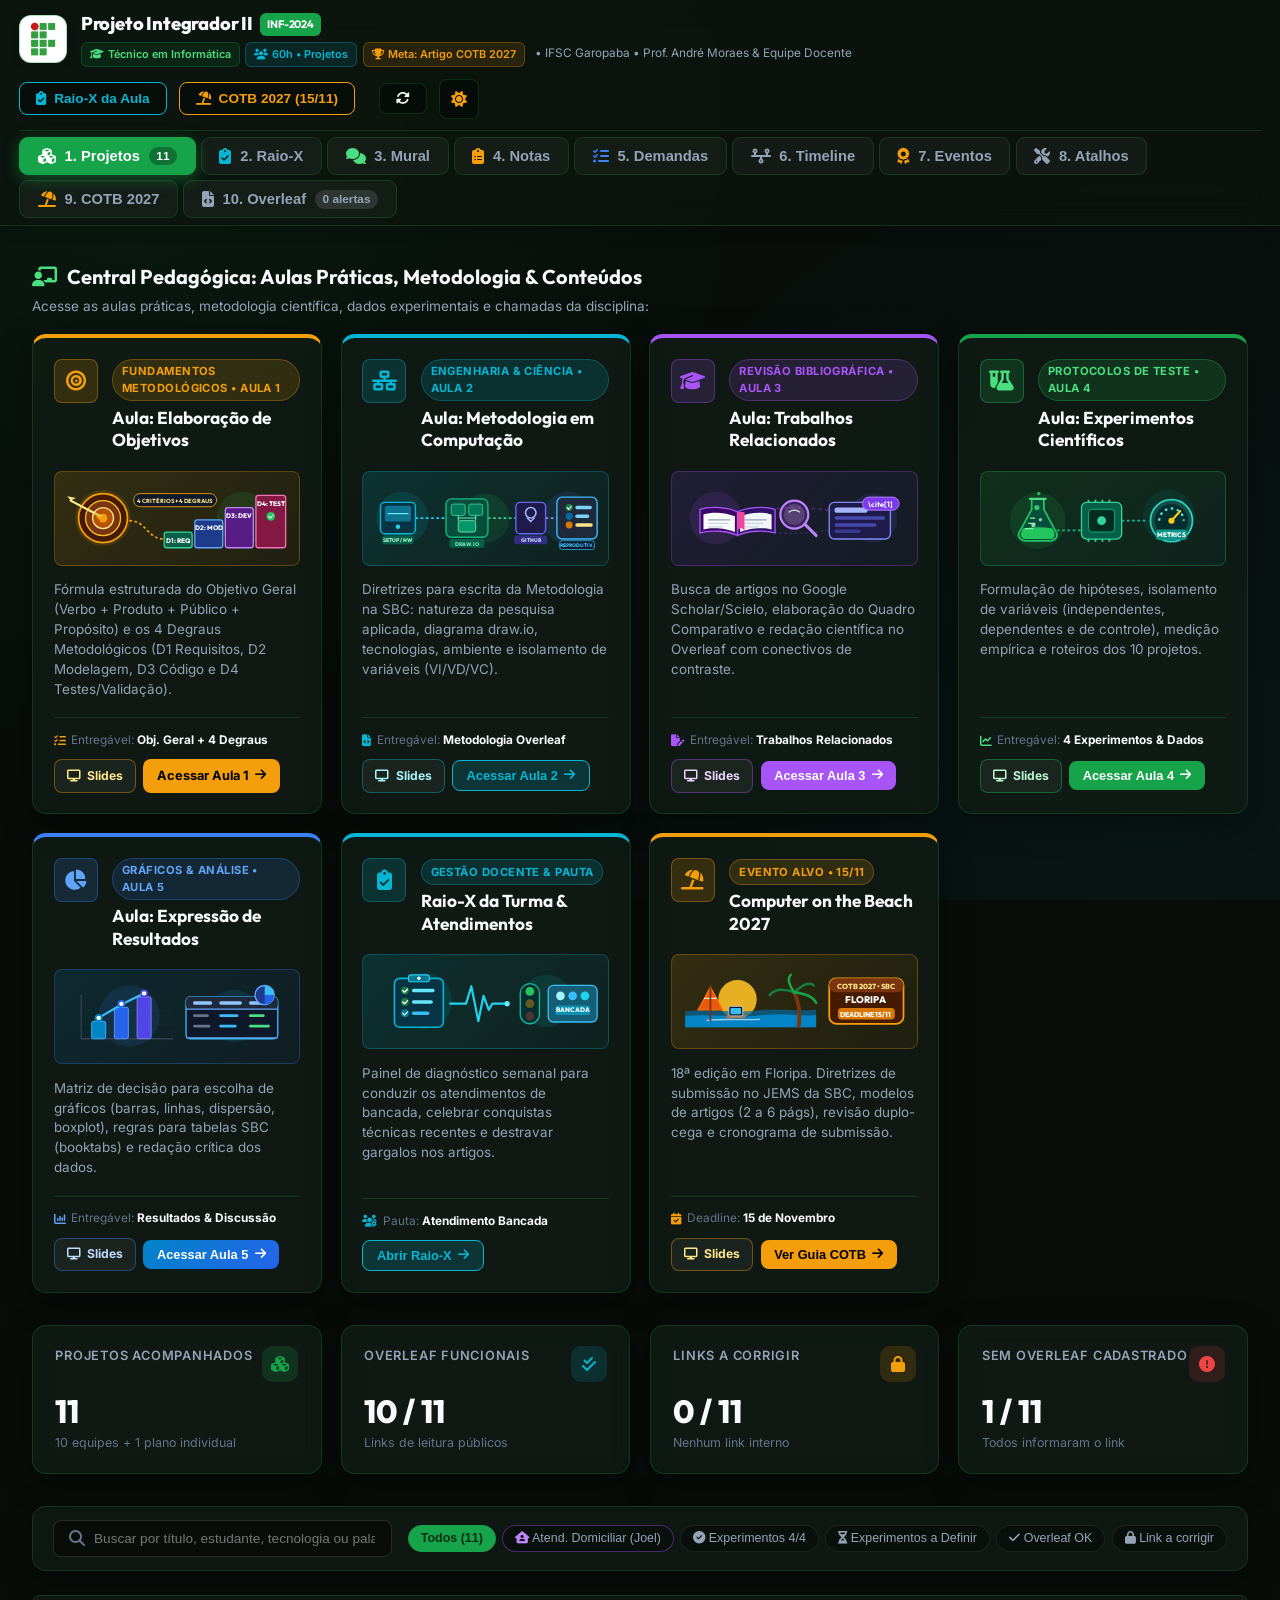
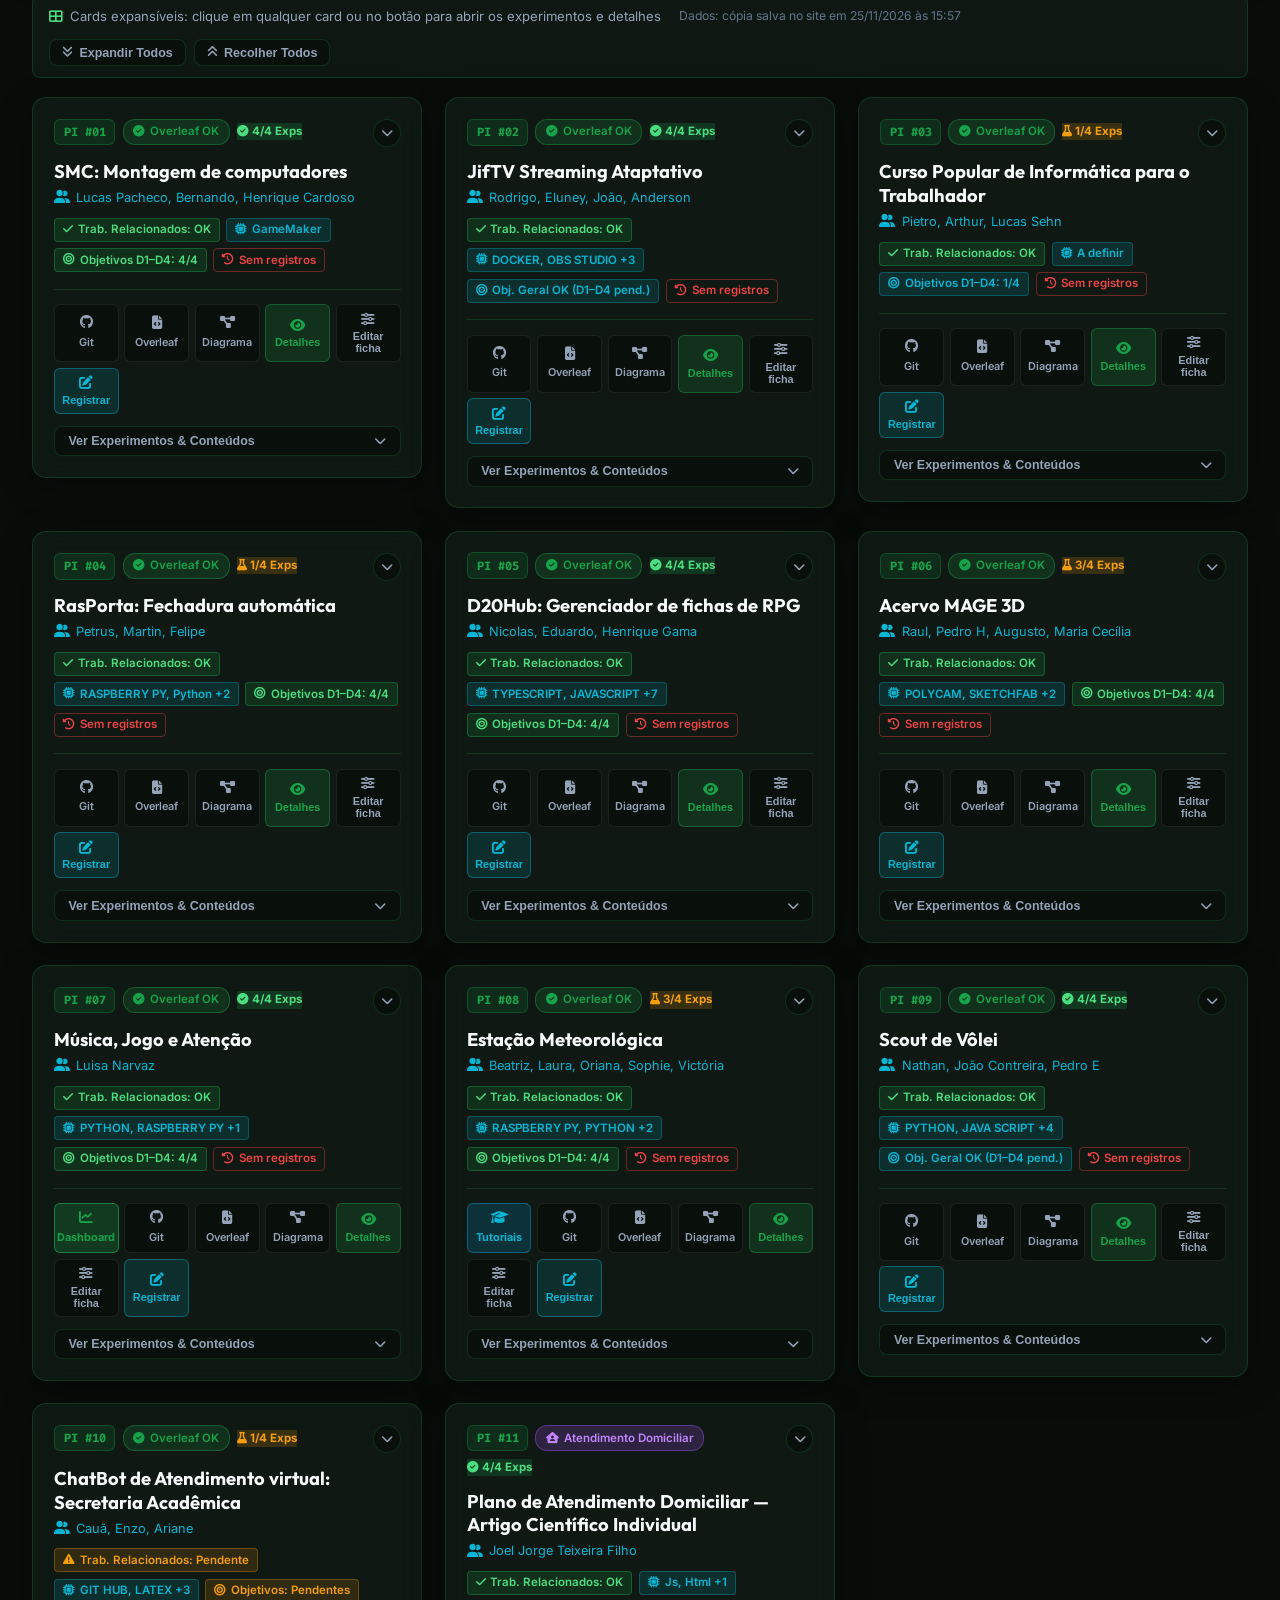
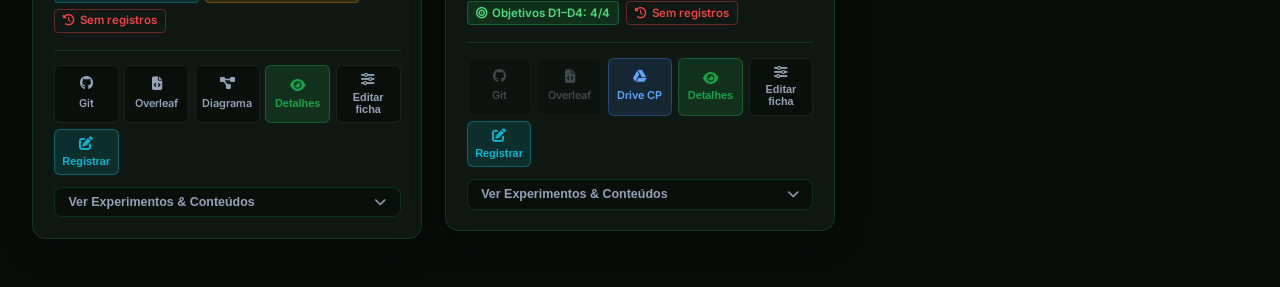
==== commit 767797b1: "chore(sync): sincronização automática da planilha de projetos [skip ci]" ====
--- a/2026-2/index.html
+++ b/2026-2/index.html
@@ -7869,7 +7869,7 @@
     }
 
     // Cópia dos dados gravada pelo scripts/sync_sheet.py (reserva para quando a leitura ao vivo falhar)
-window.PI2_BAKED_AT = "25/11/2026 às 00:56";
+window.PI2_BAKED_AT = "25/11/2026 às 15:57";
     const projectsData = [
   {
     "id": 1,
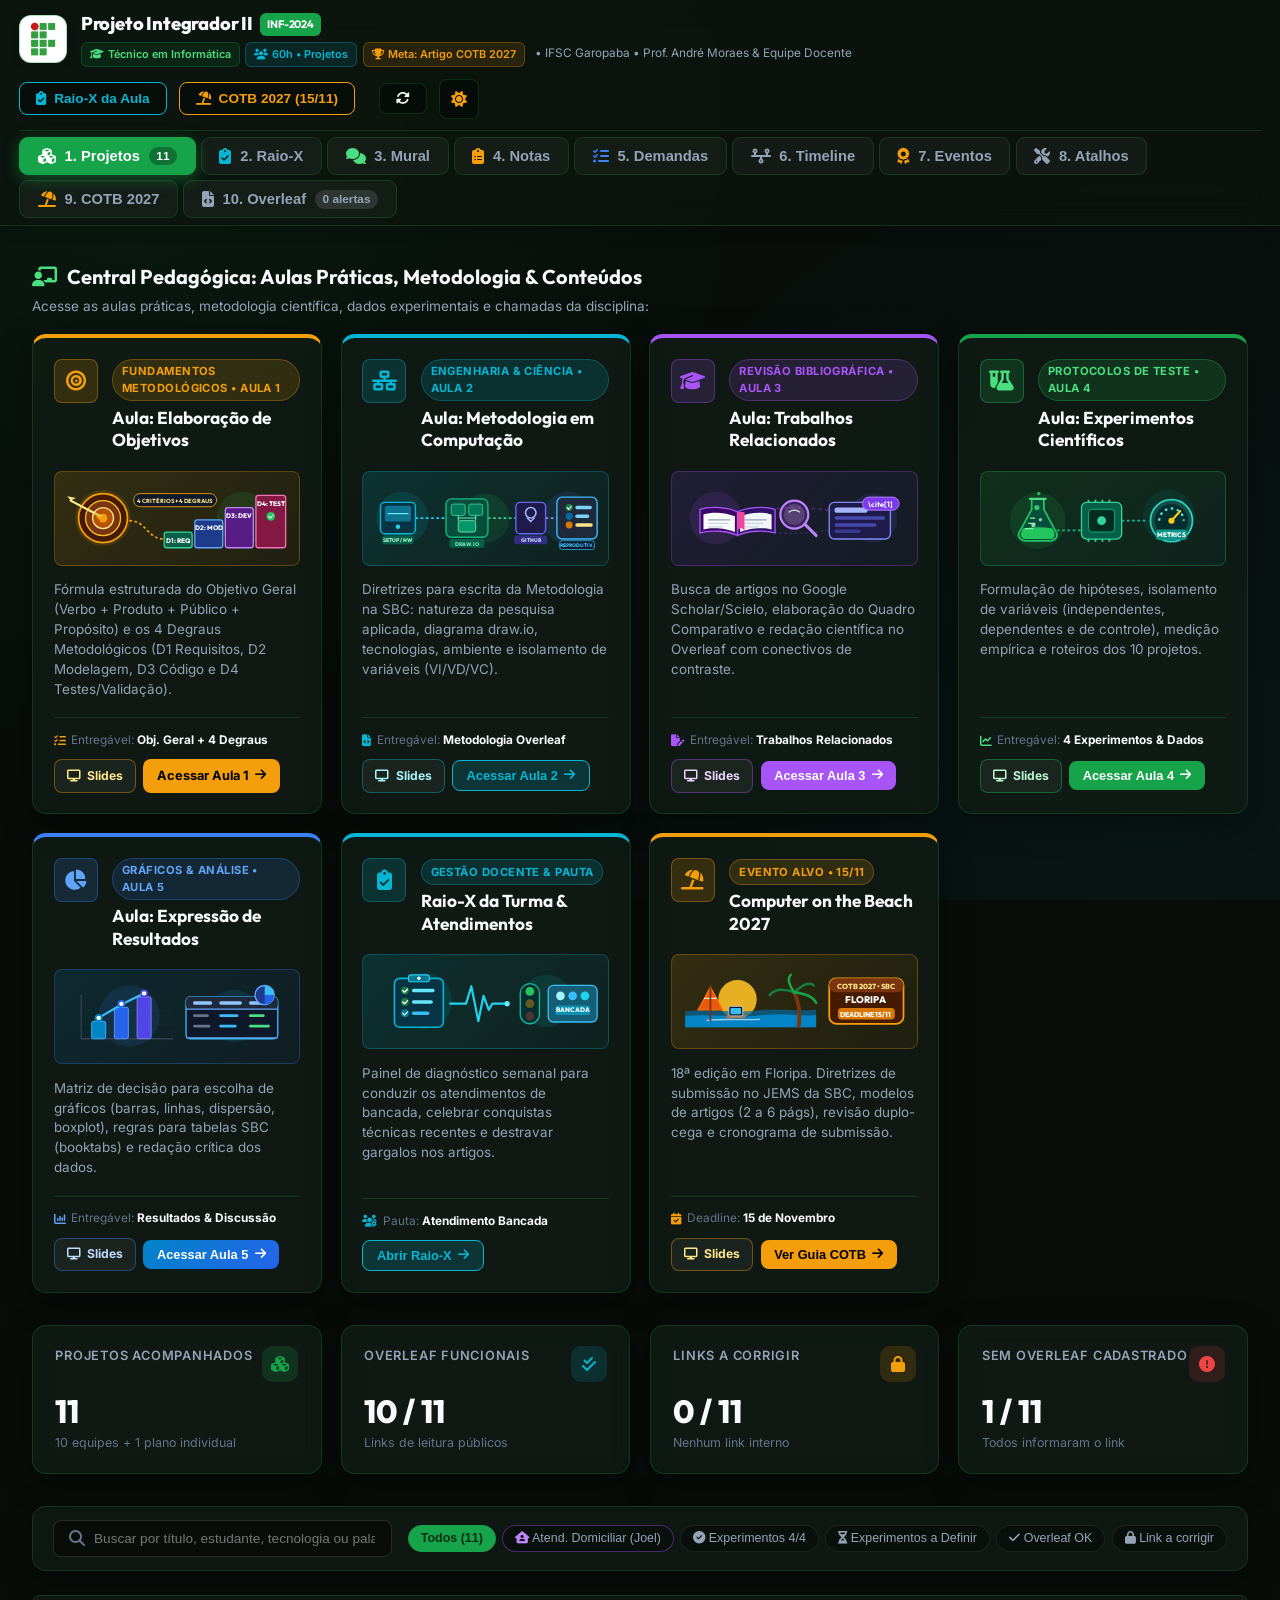
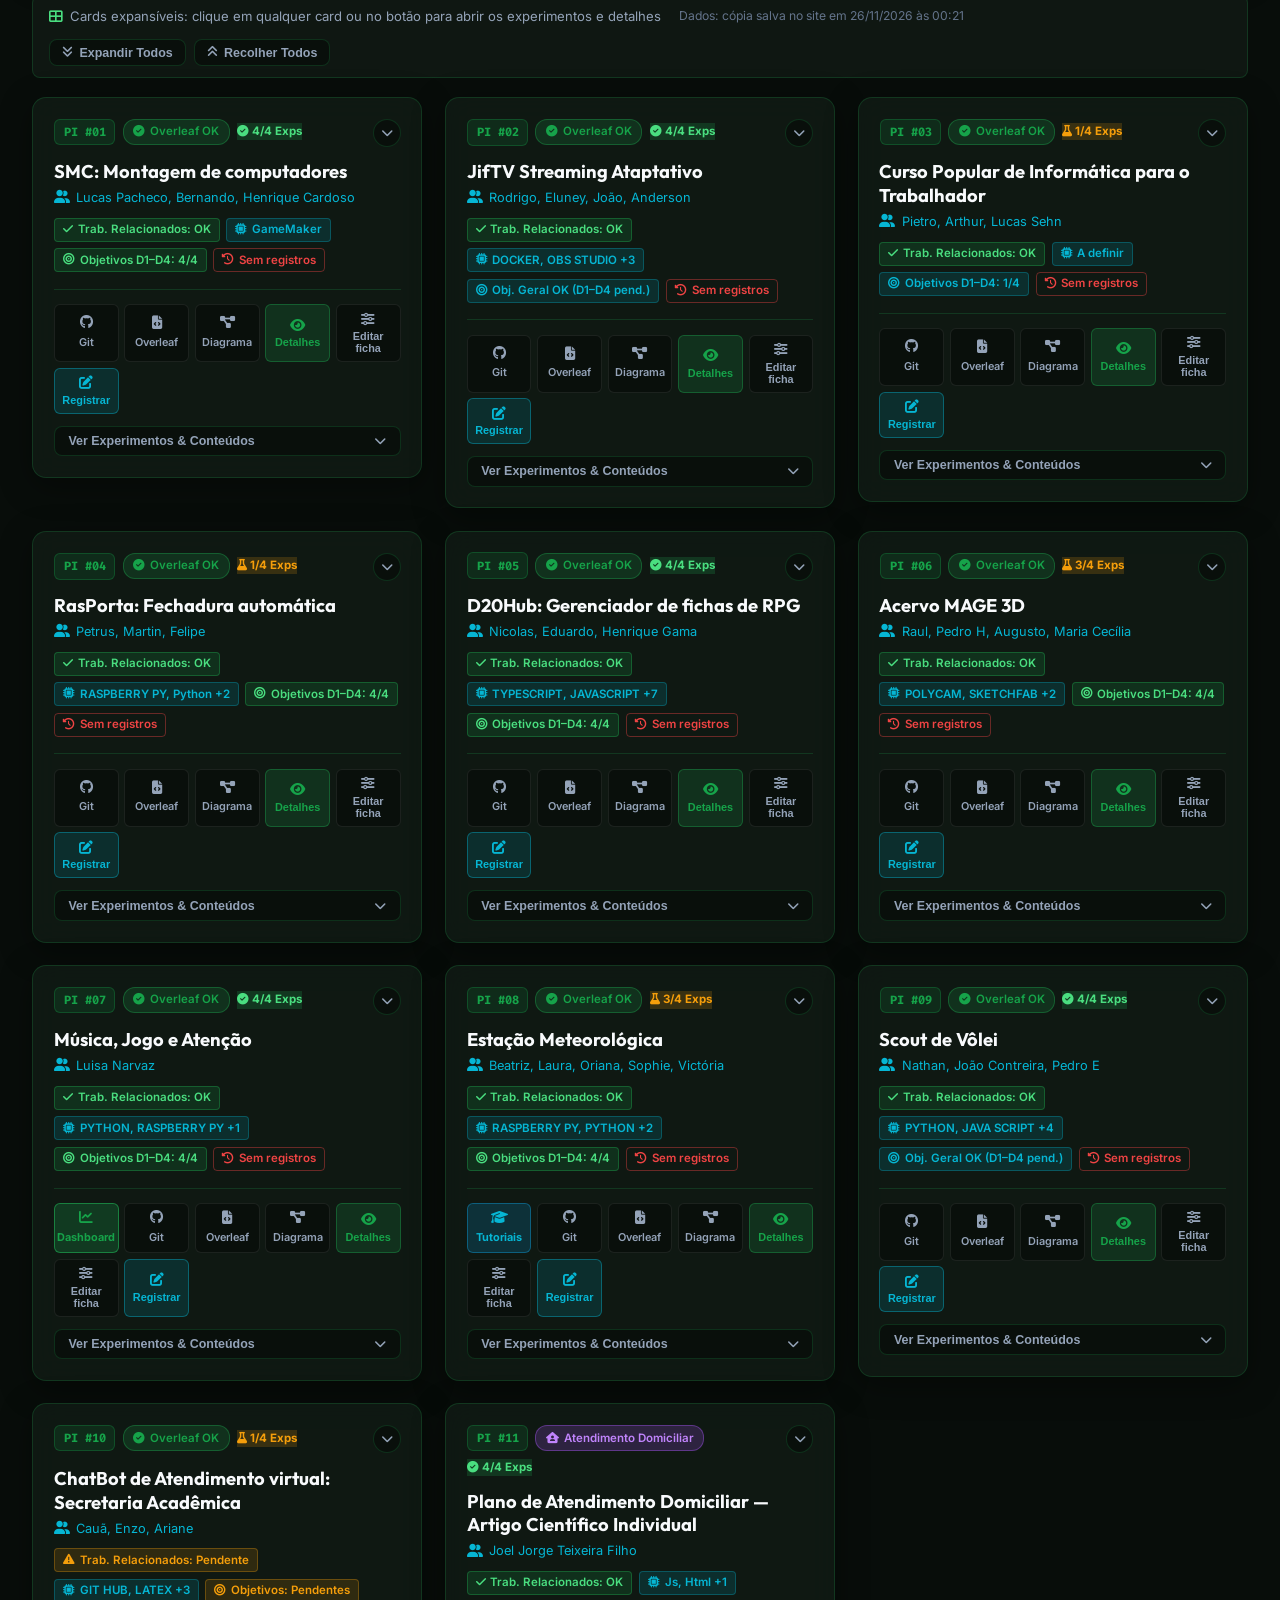
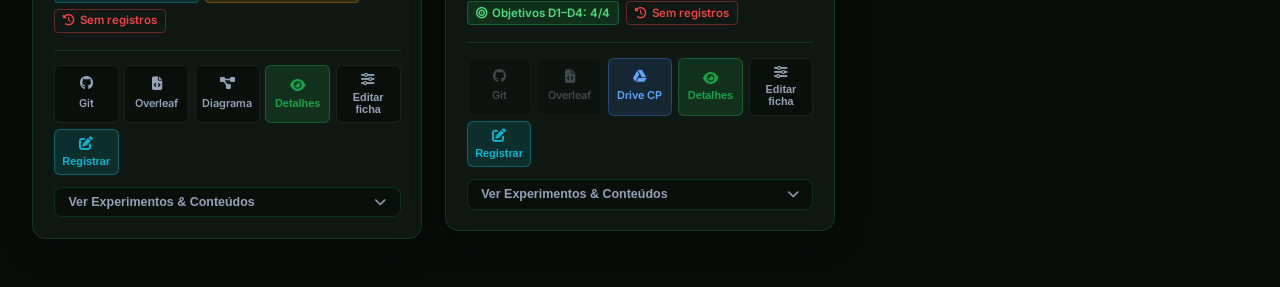
==== commit b7564aed: "chore(sync): sincronização automática da planilha de projetos [skip ci]" ====
--- a/2026-2/index.html
+++ b/2026-2/index.html
@@ -7869,7 +7869,7 @@
     }
 
     // Cópia dos dados gravada pelo scripts/sync_sheet.py (reserva para quando a leitura ao vivo falhar)
-window.PI2_BAKED_AT = "25/11/2026 às 15:57";
+window.PI2_BAKED_AT = "26/11/2026 às 00:21";
     const projectsData = [
   {
     "id": 1,
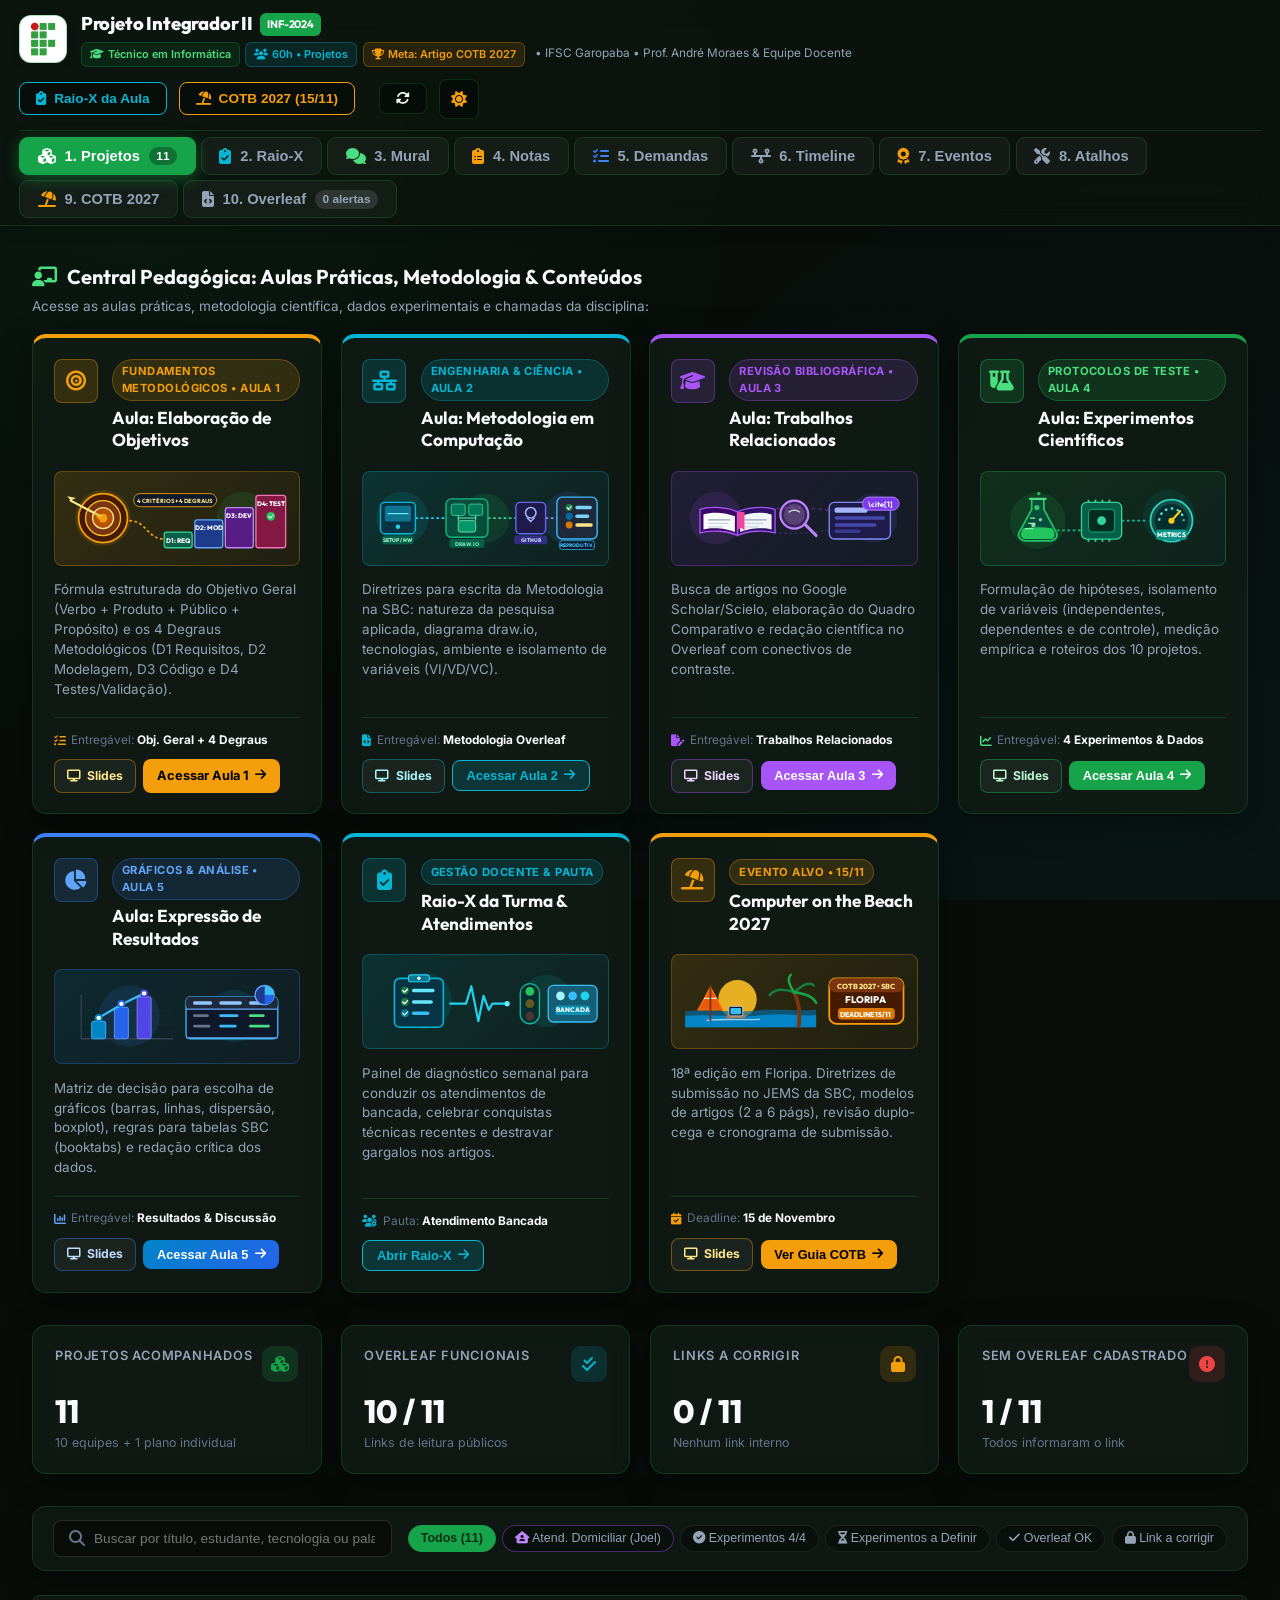
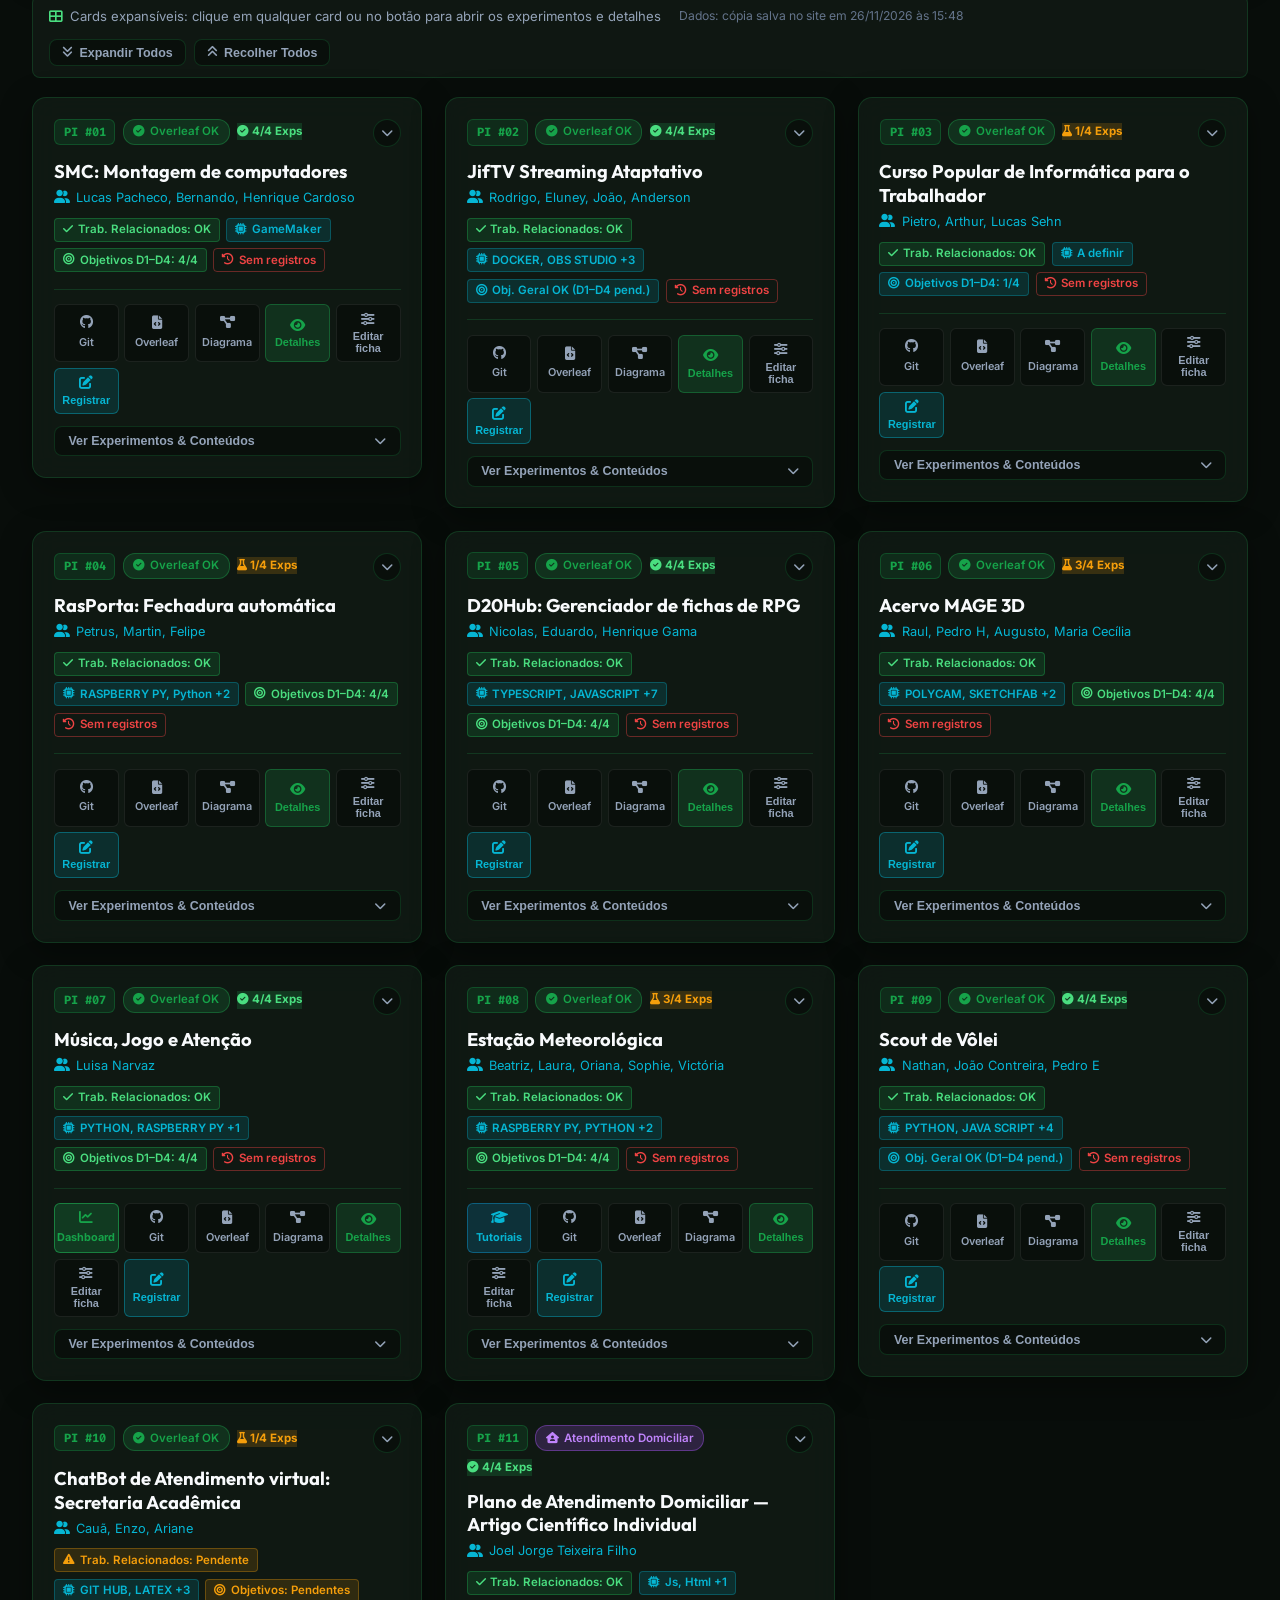
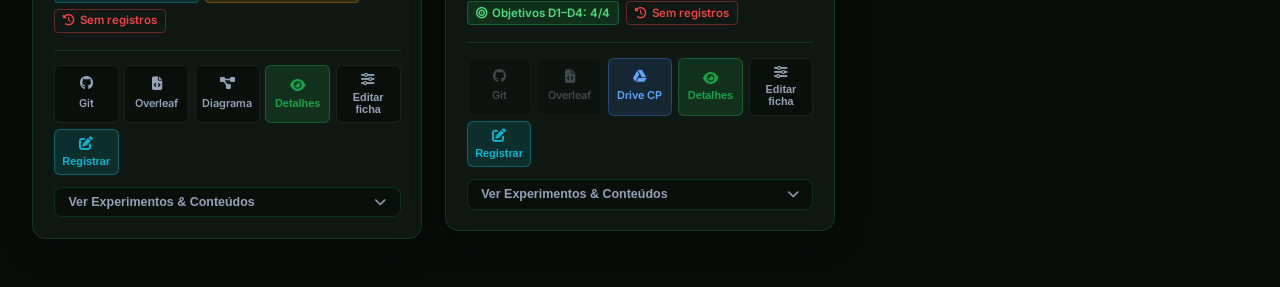
==== commit 68fa9ea5: "chore(sync): sincronização automática da planilha de projetos [skip ci]" ====
--- a/2026-2/index.html
+++ b/2026-2/index.html
@@ -7869,7 +7869,7 @@
     }
 
     // Cópia dos dados gravada pelo scripts/sync_sheet.py (reserva para quando a leitura ao vivo falhar)
-window.PI2_BAKED_AT = "26/11/2026 às 00:21";
+window.PI2_BAKED_AT = "26/11/2026 às 15:48";
     const projectsData = [
   {
     "id": 1,
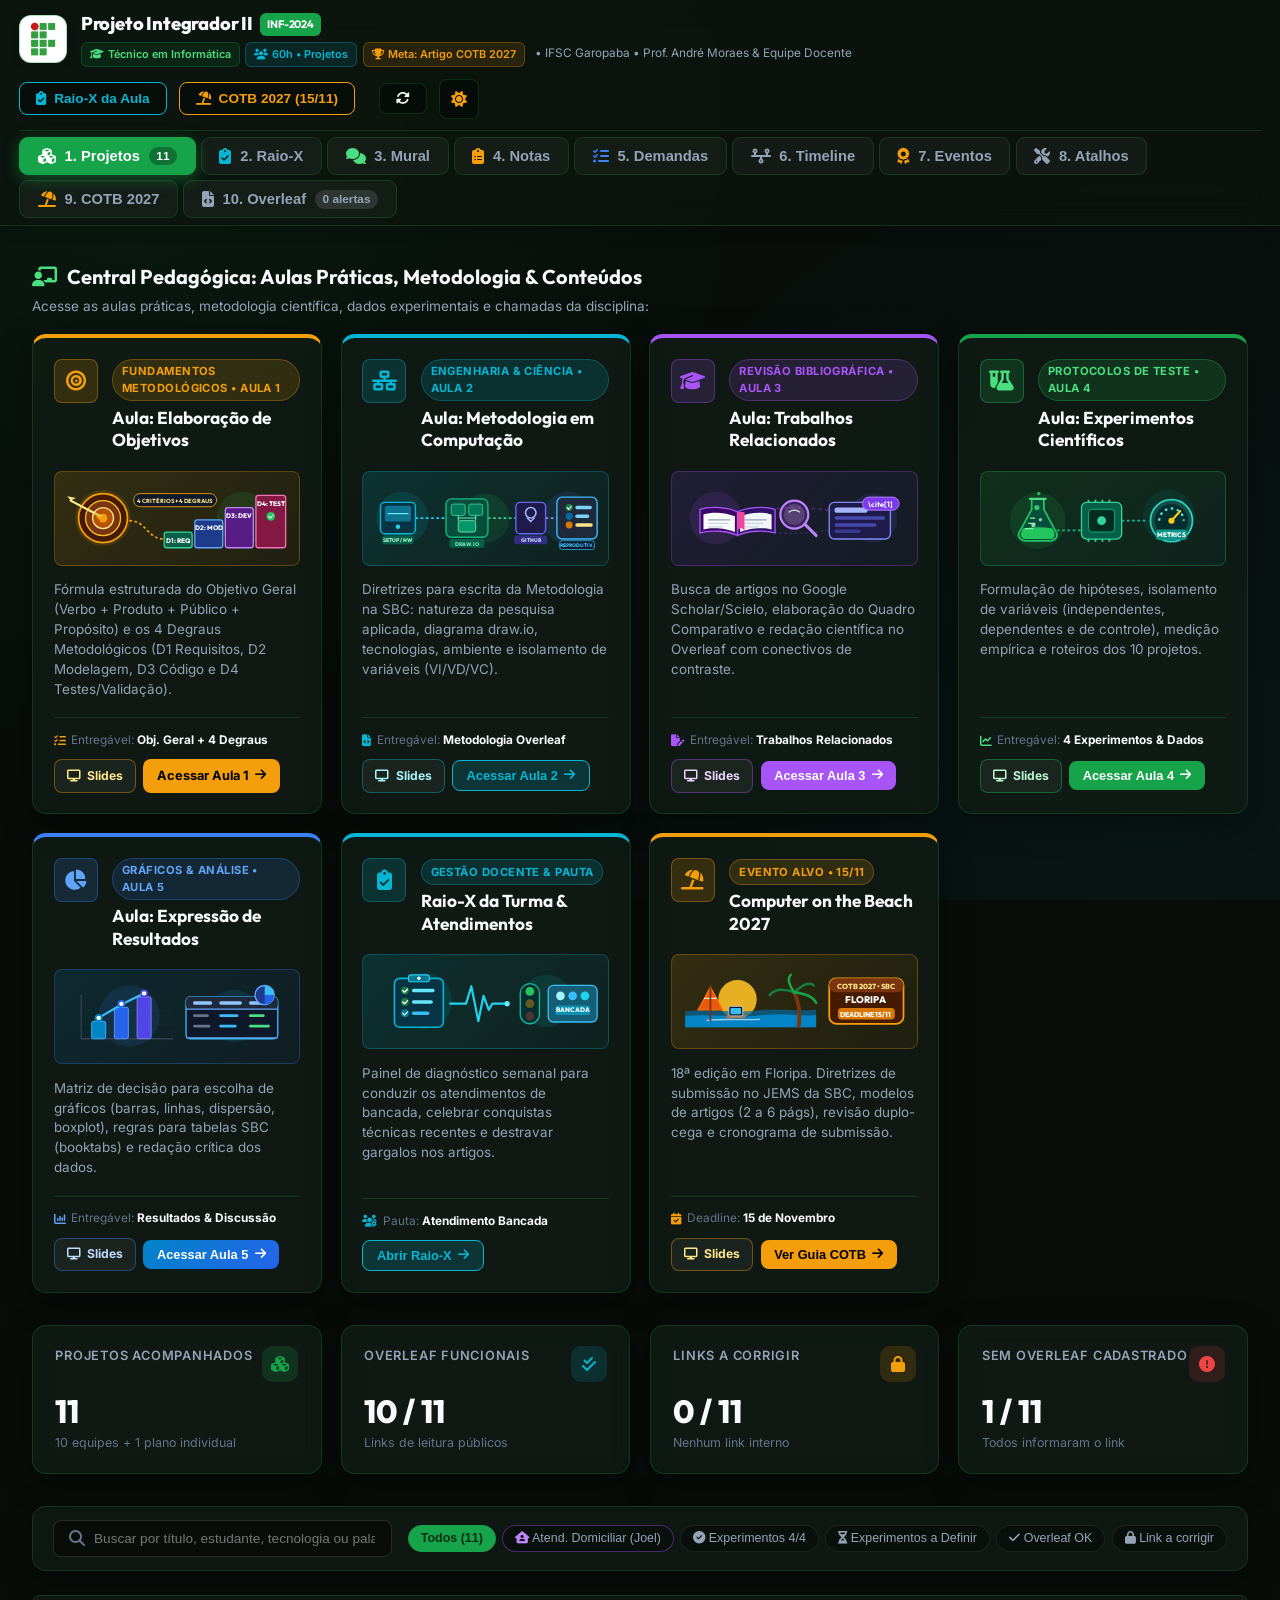
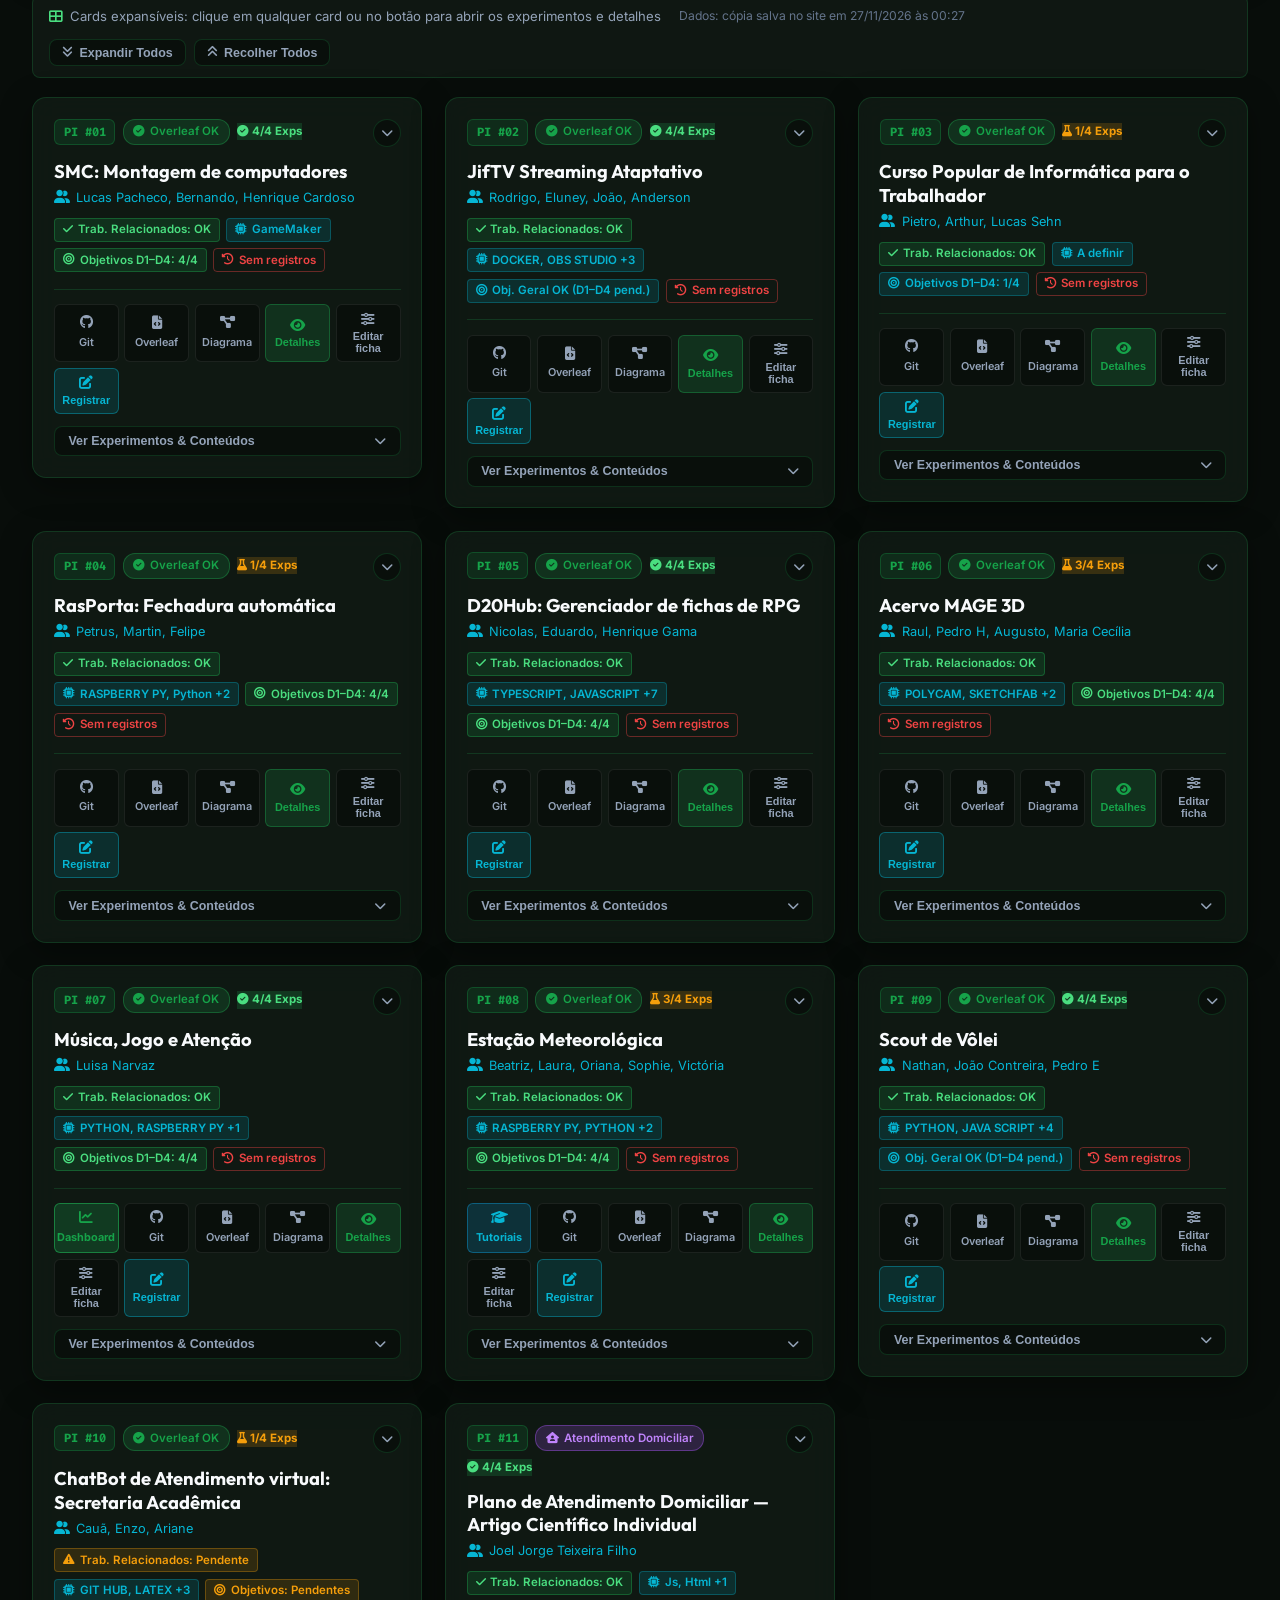
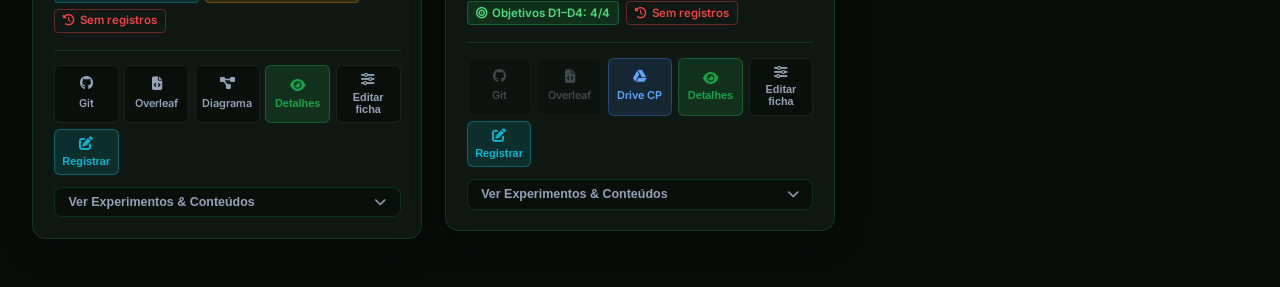
==== commit 5593b9a6: "chore(sync): sincronização automática da planilha de projetos [skip ci]" ====
--- a/2026-2/index.html
+++ b/2026-2/index.html
@@ -7869,7 +7869,7 @@
     }
 
     // Cópia dos dados gravada pelo scripts/sync_sheet.py (reserva para quando a leitura ao vivo falhar)
-window.PI2_BAKED_AT = "26/11/2026 às 15:48";
+window.PI2_BAKED_AT = "27/11/2026 às 00:27";
     const projectsData = [
   {
     "id": 1,
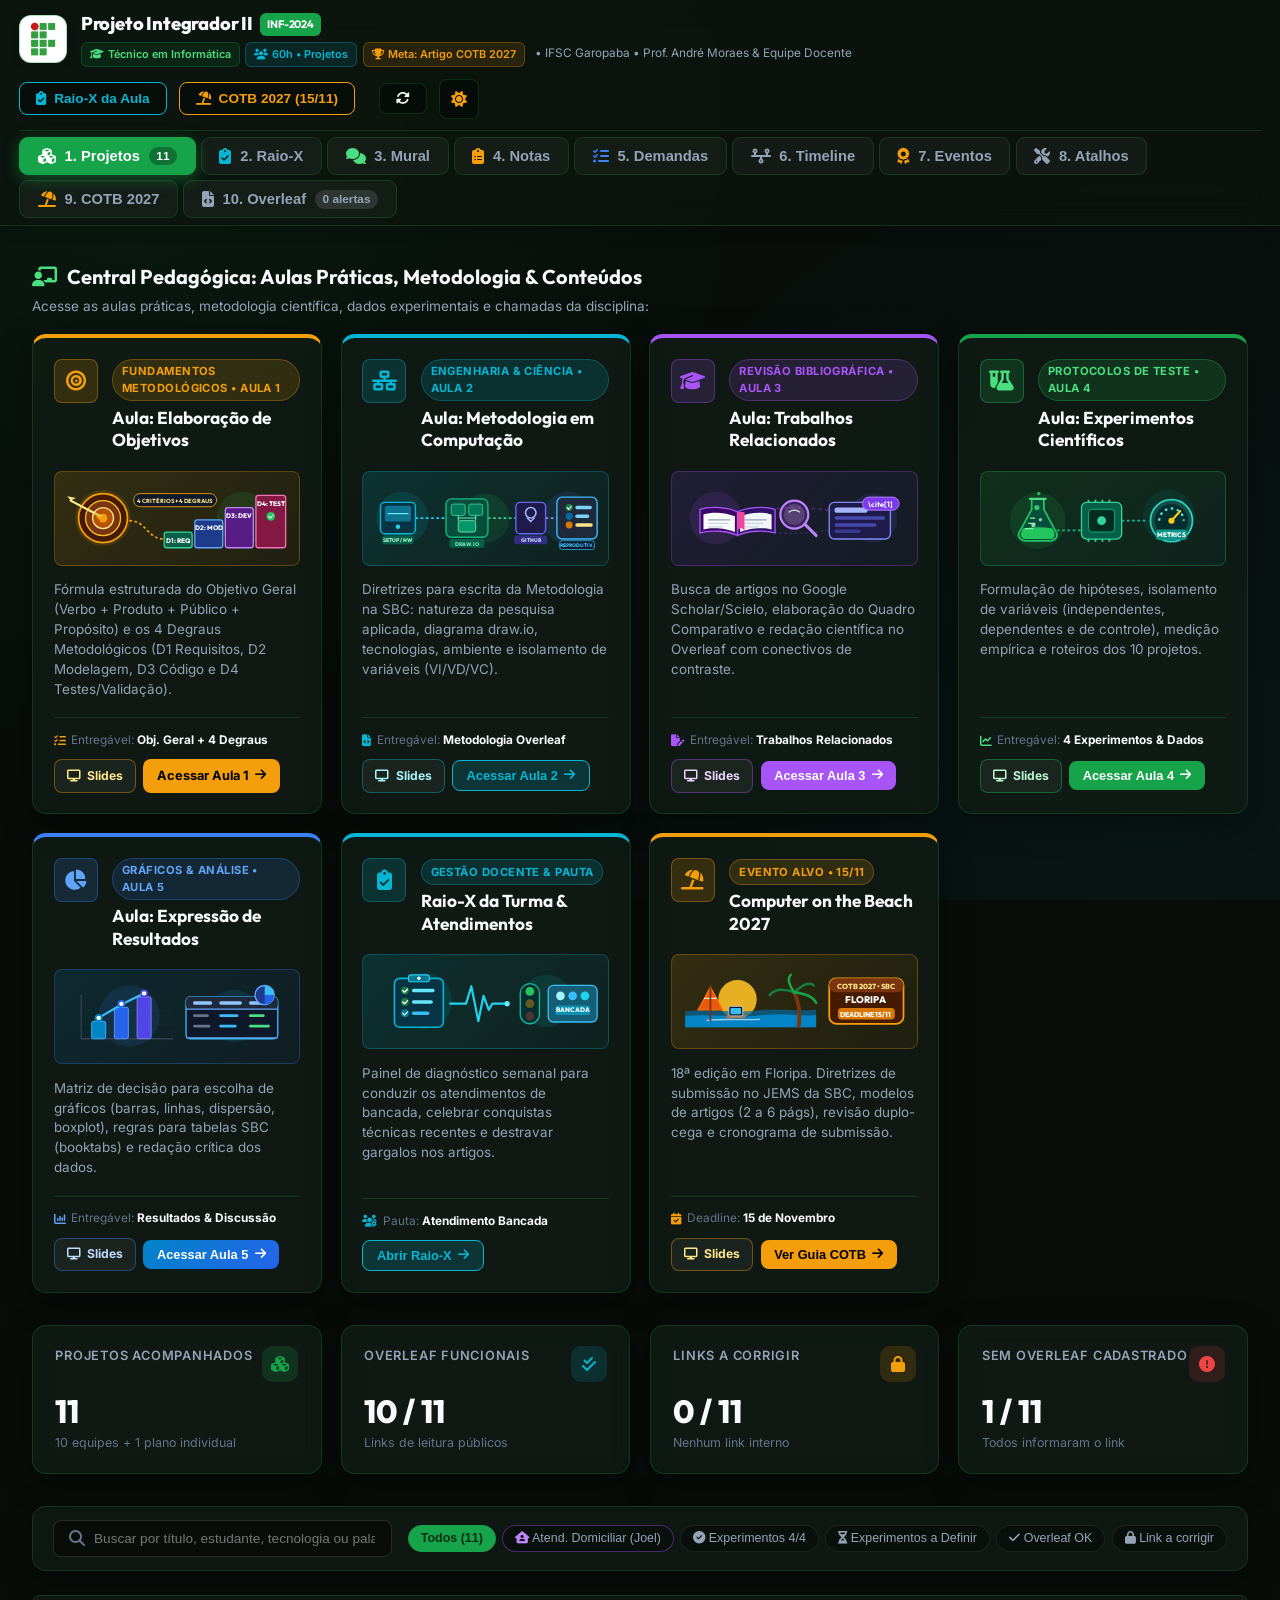
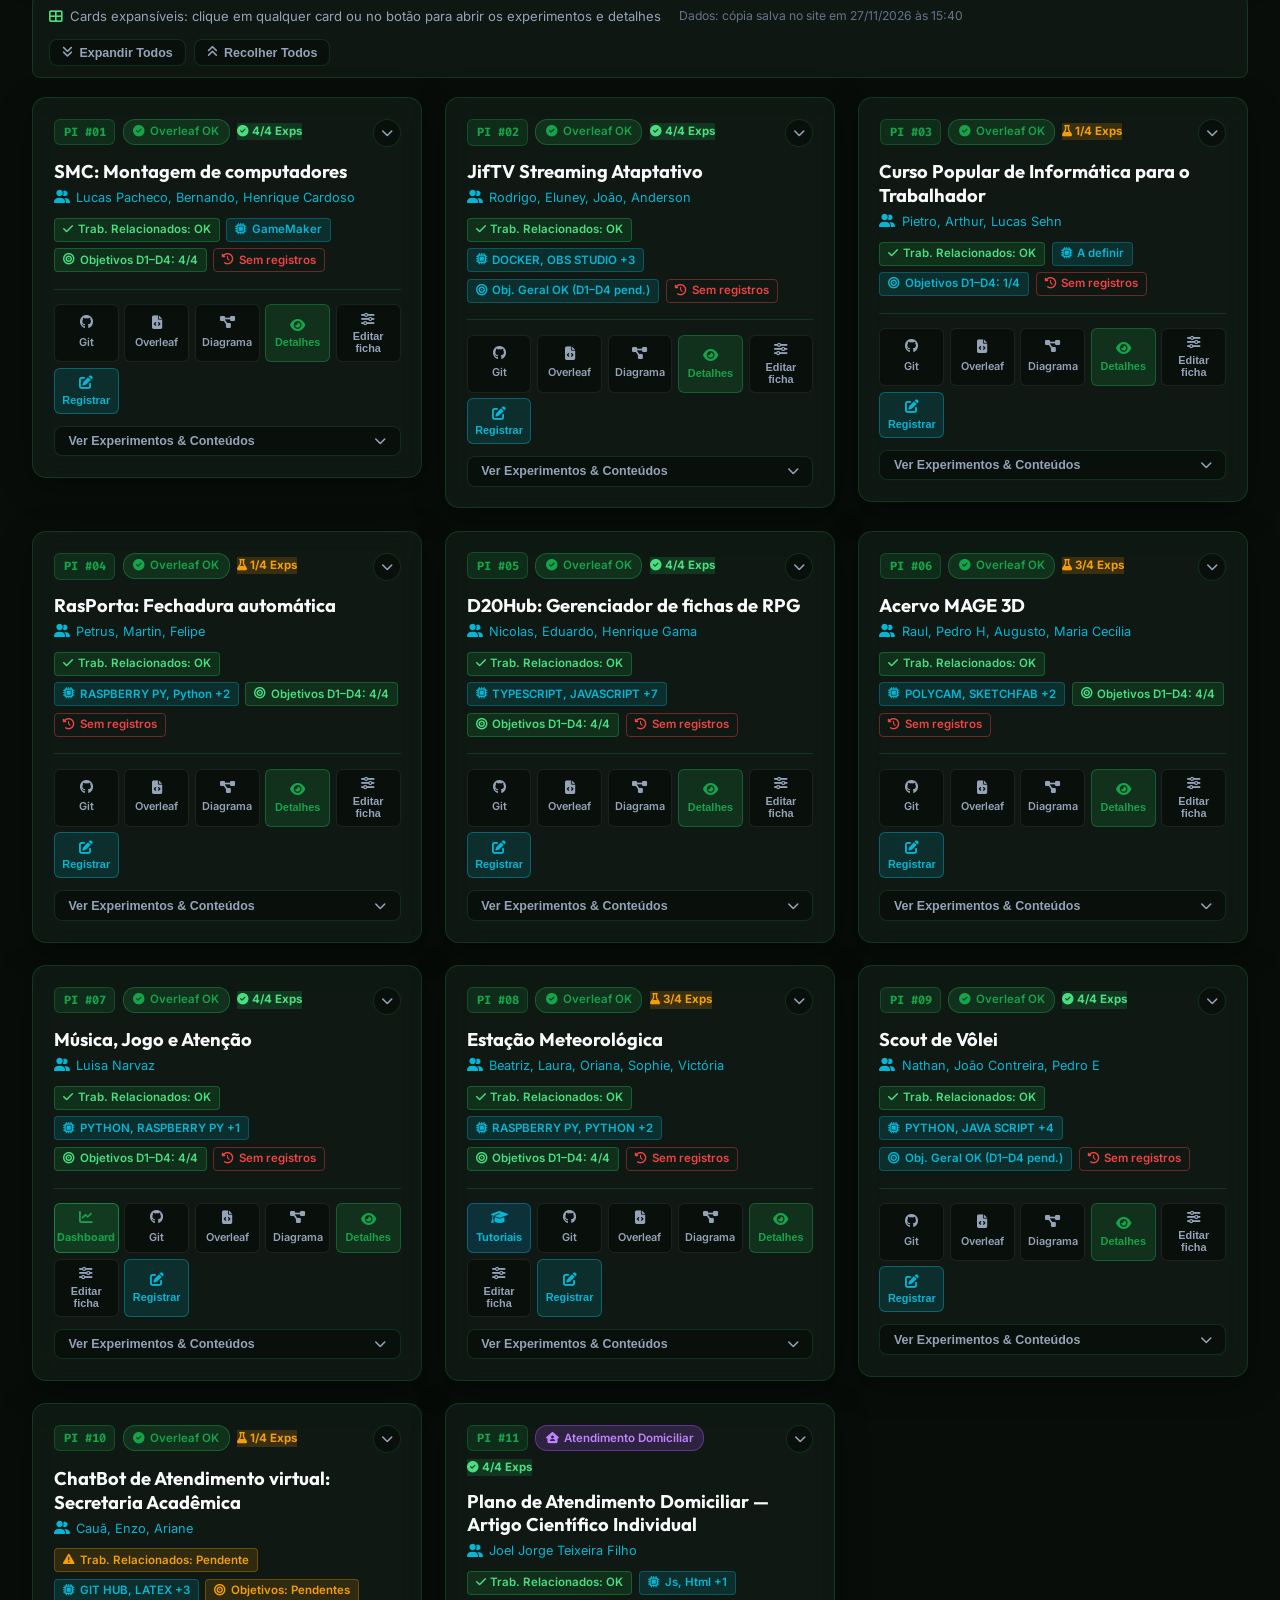
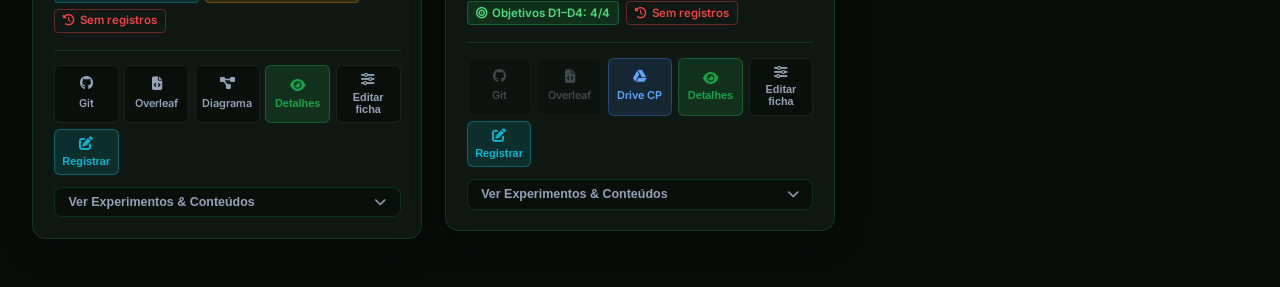
==== commit b62b36aa: "chore(sync): sincronização automática da planilha de projetos [skip ci]" ====
--- a/2026-2/index.html
+++ b/2026-2/index.html
@@ -7869,7 +7869,7 @@
     }
 
     // Cópia dos dados gravada pelo scripts/sync_sheet.py (reserva para quando a leitura ao vivo falhar)
-window.PI2_BAKED_AT = "27/11/2026 às 00:27";
+window.PI2_BAKED_AT = "27/11/2026 às 15:40";
     const projectsData = [
   {
     "id": 1,
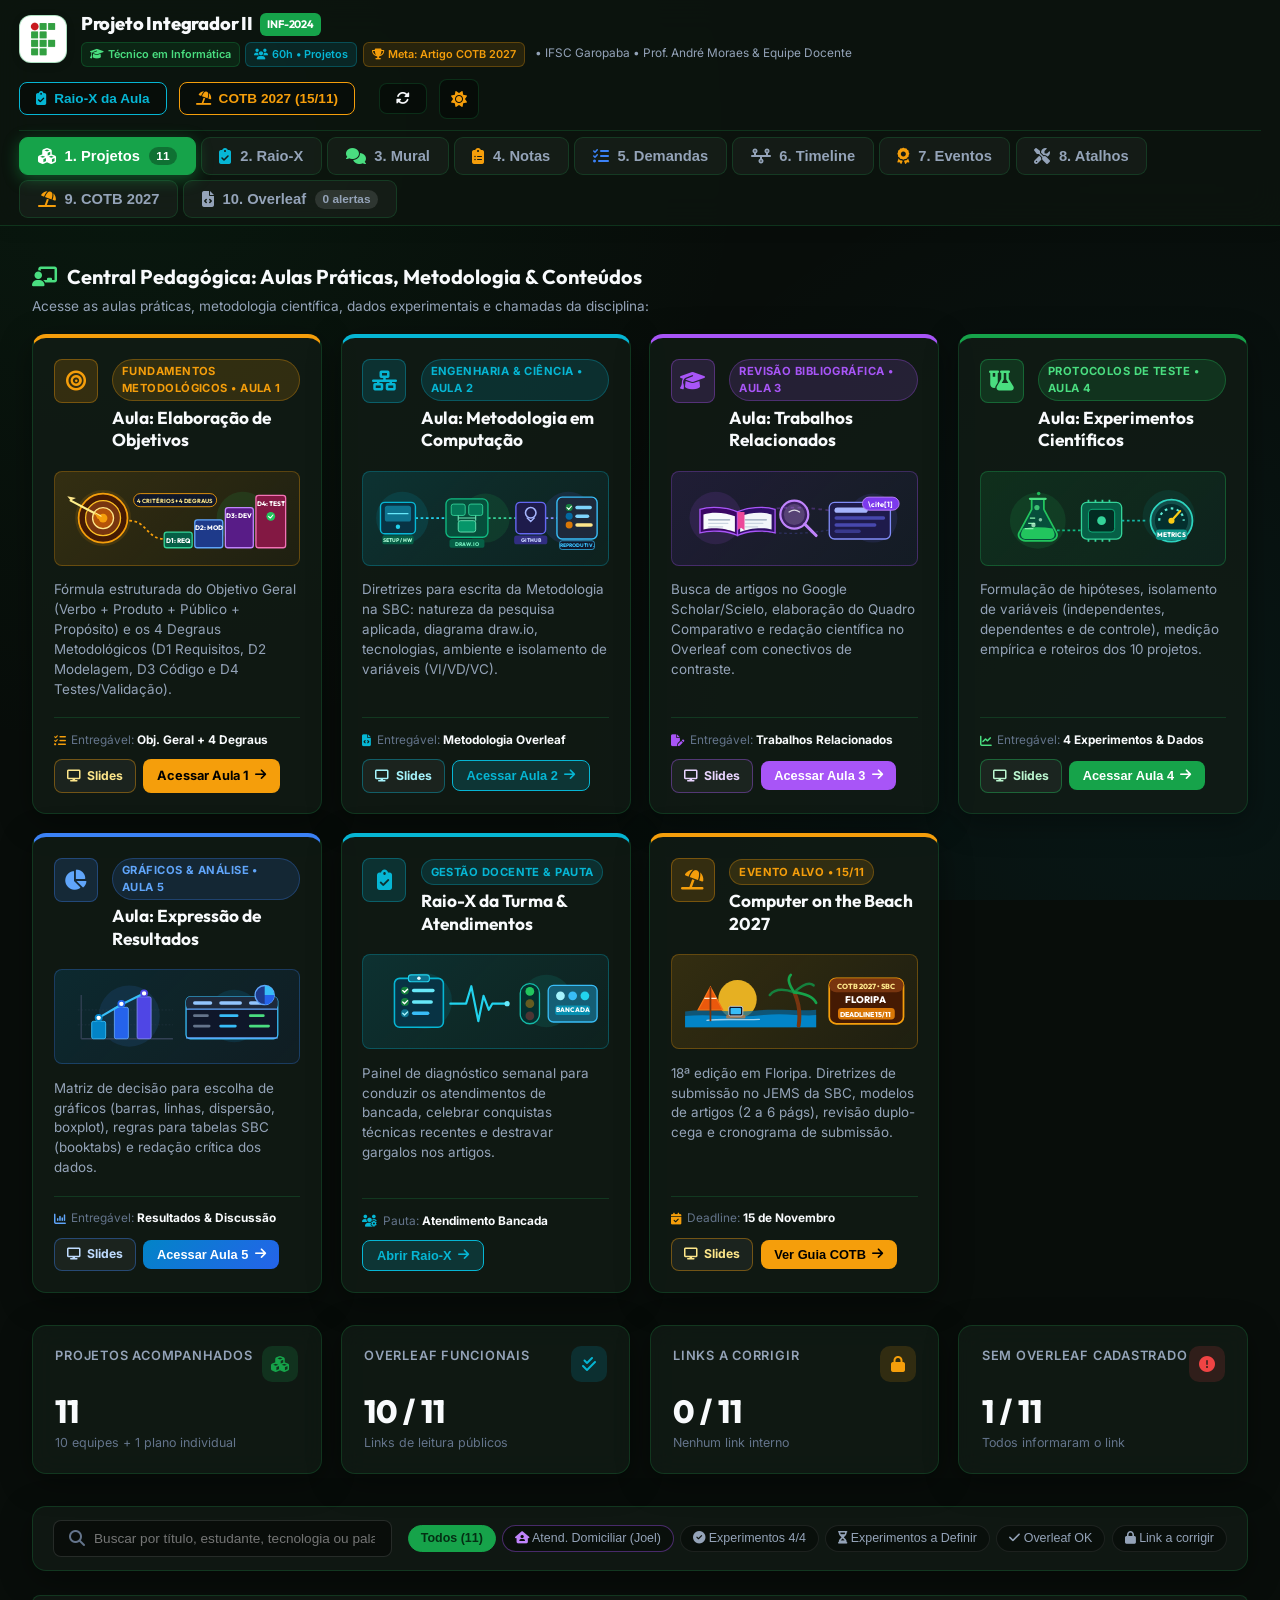
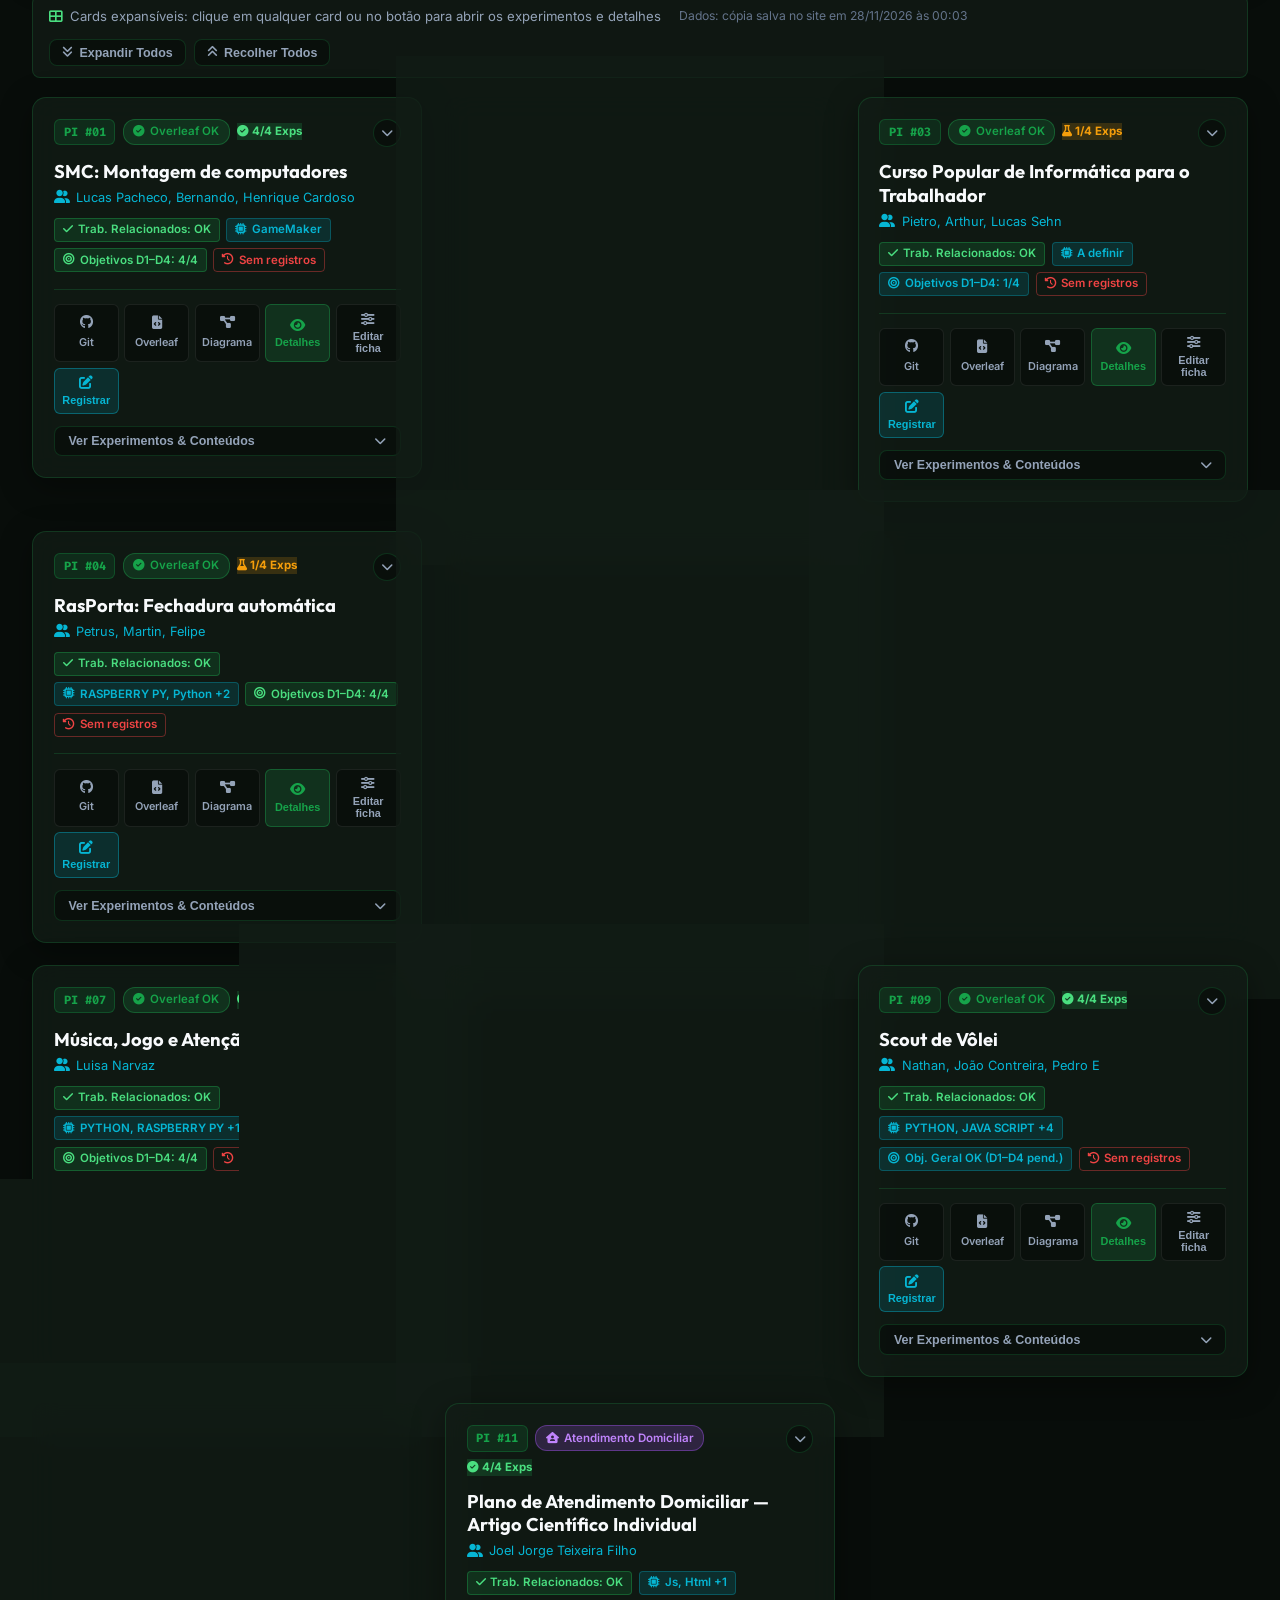
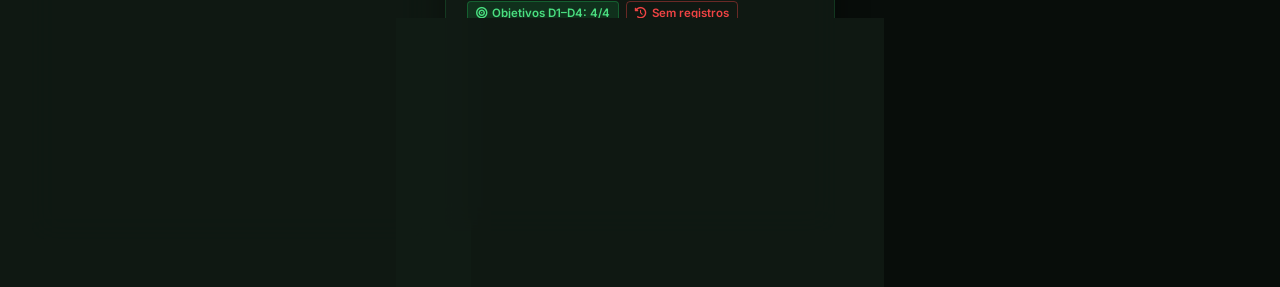
==== commit 962f03fd: "chore(sync): sincronização automática da planilha de projetos [skip ci]" ====
--- a/2026-2/index.html
+++ b/2026-2/index.html
@@ -7869,7 +7869,7 @@
     }
 
     // Cópia dos dados gravada pelo scripts/sync_sheet.py (reserva para quando a leitura ao vivo falhar)
-window.PI2_BAKED_AT = "27/11/2026 às 15:40";
+window.PI2_BAKED_AT = "28/11/2026 às 00:03";
     const projectsData = [
   {
     "id": 1,
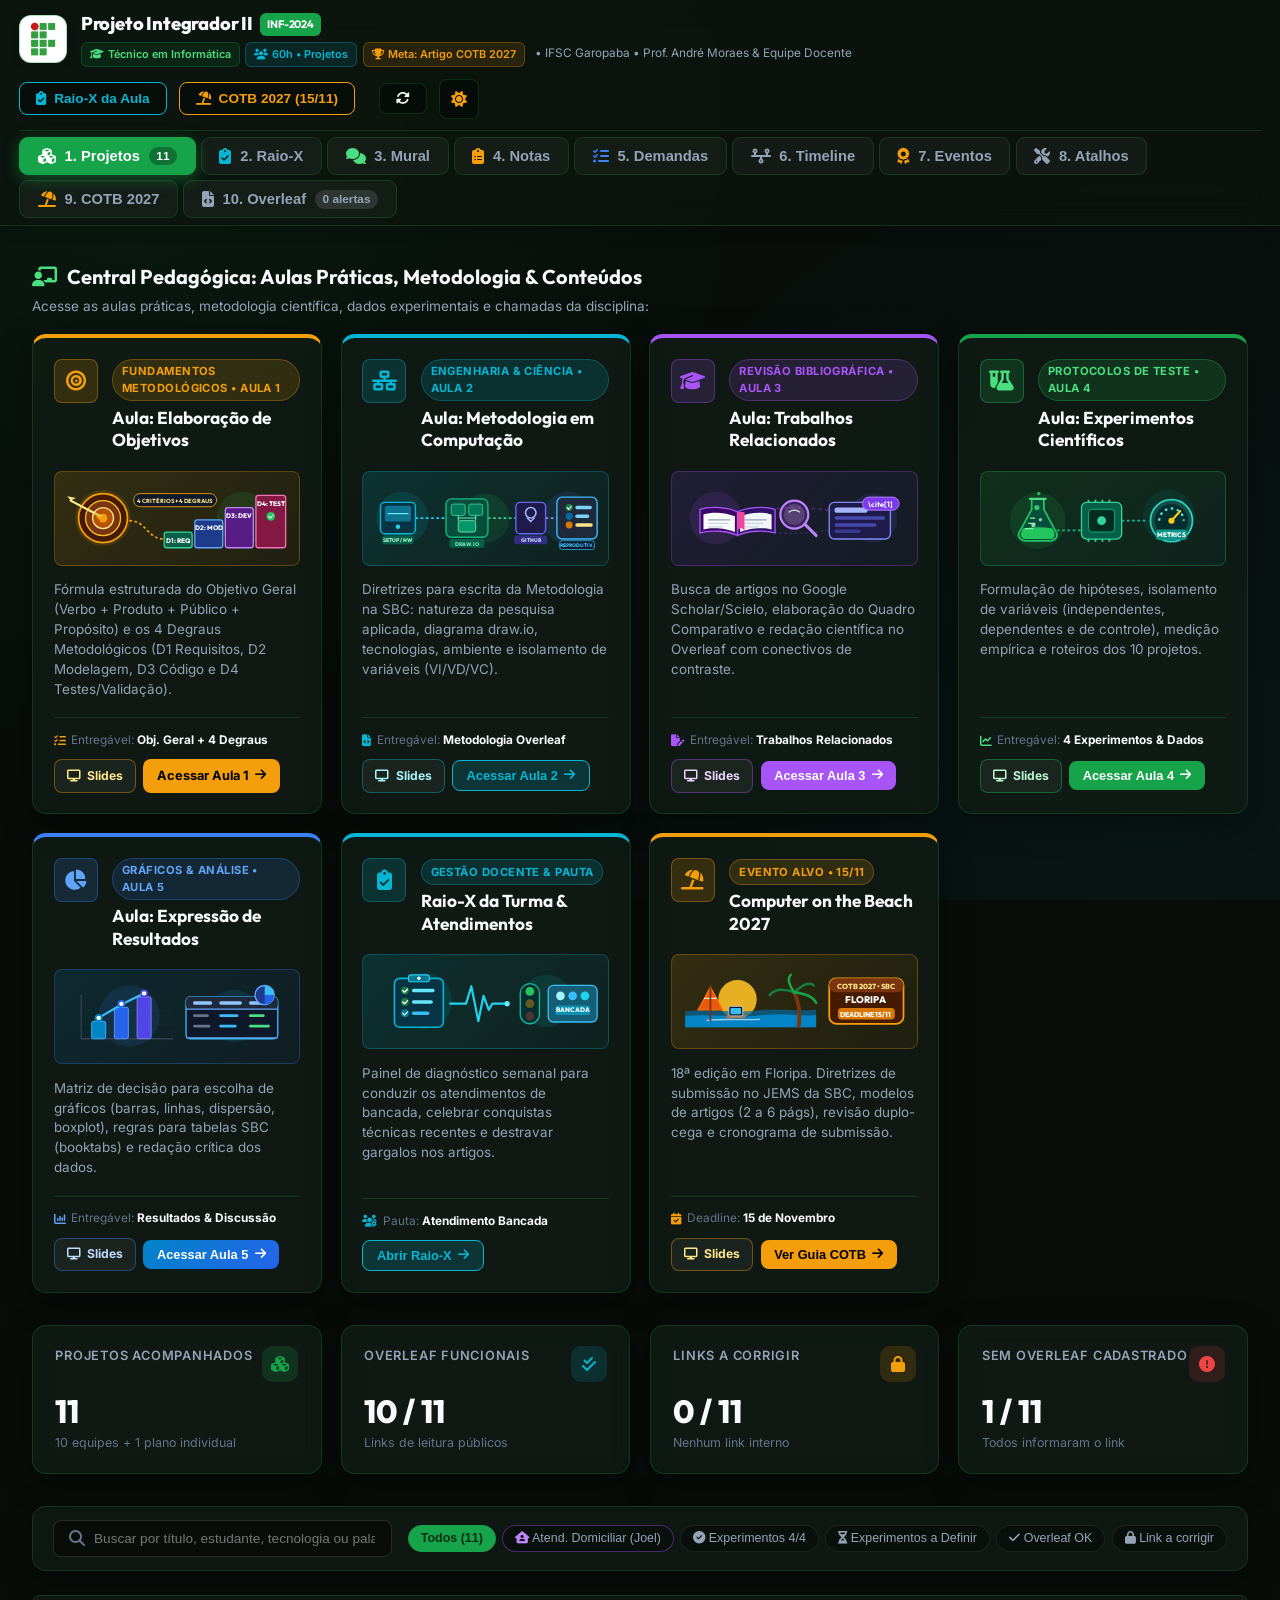
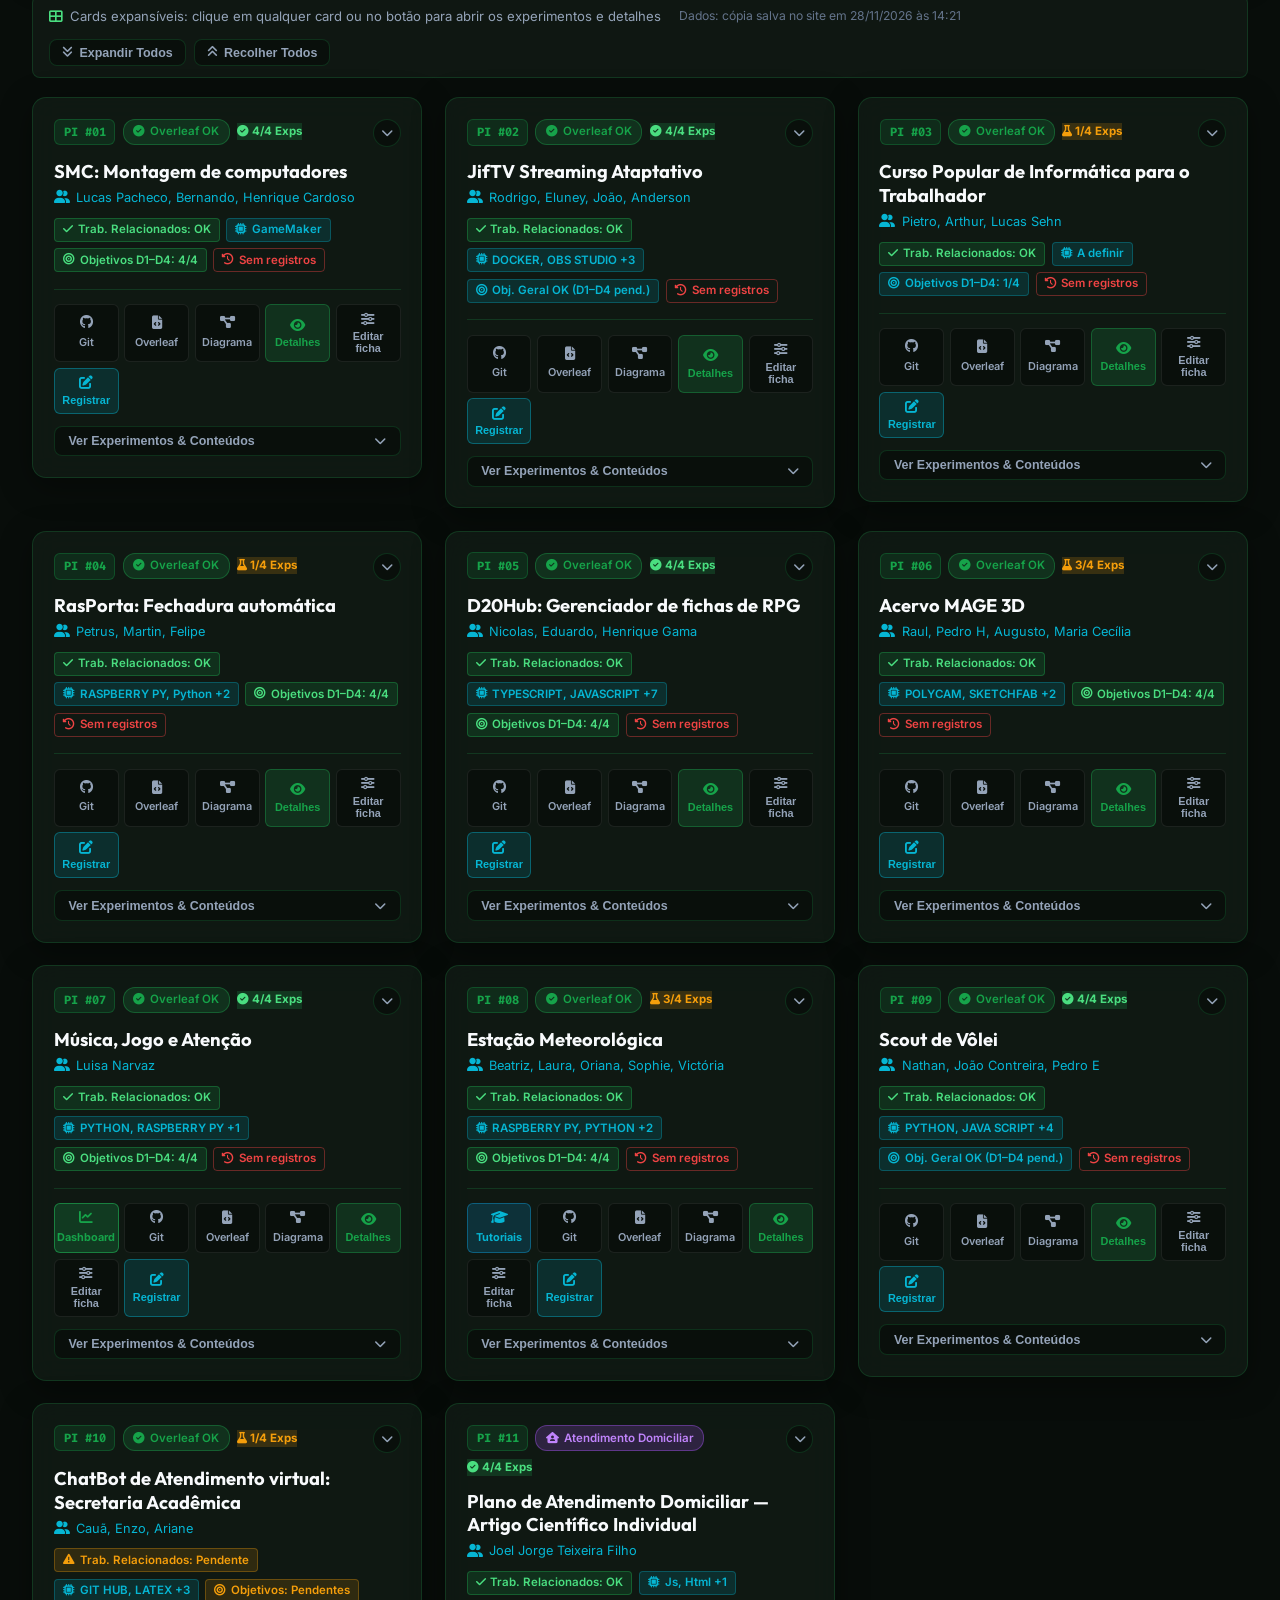
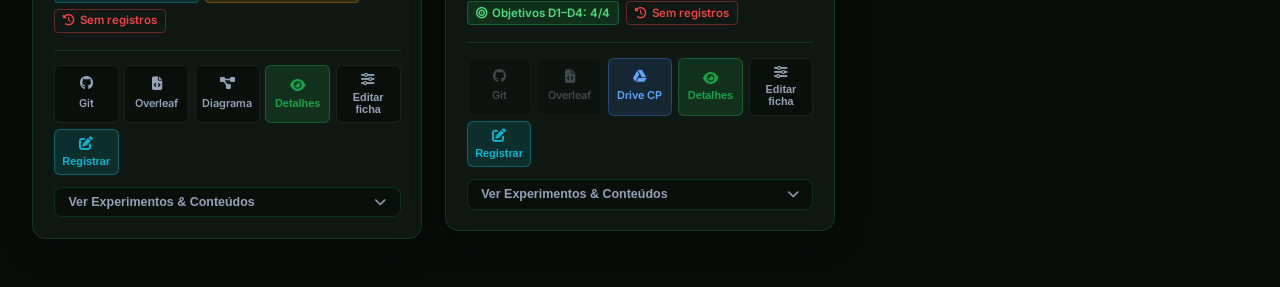
==== commit 90e880f9: "chore(sync): sincronização automática da planilha de projetos [skip ci]" ====
--- a/2026-2/index.html
+++ b/2026-2/index.html
@@ -7869,7 +7869,7 @@
     }
 
     // Cópia dos dados gravada pelo scripts/sync_sheet.py (reserva para quando a leitura ao vivo falhar)
-window.PI2_BAKED_AT = "28/11/2026 às 00:03";
+window.PI2_BAKED_AT = "28/11/2026 às 14:21";
     const projectsData = [
   {
     "id": 1,
